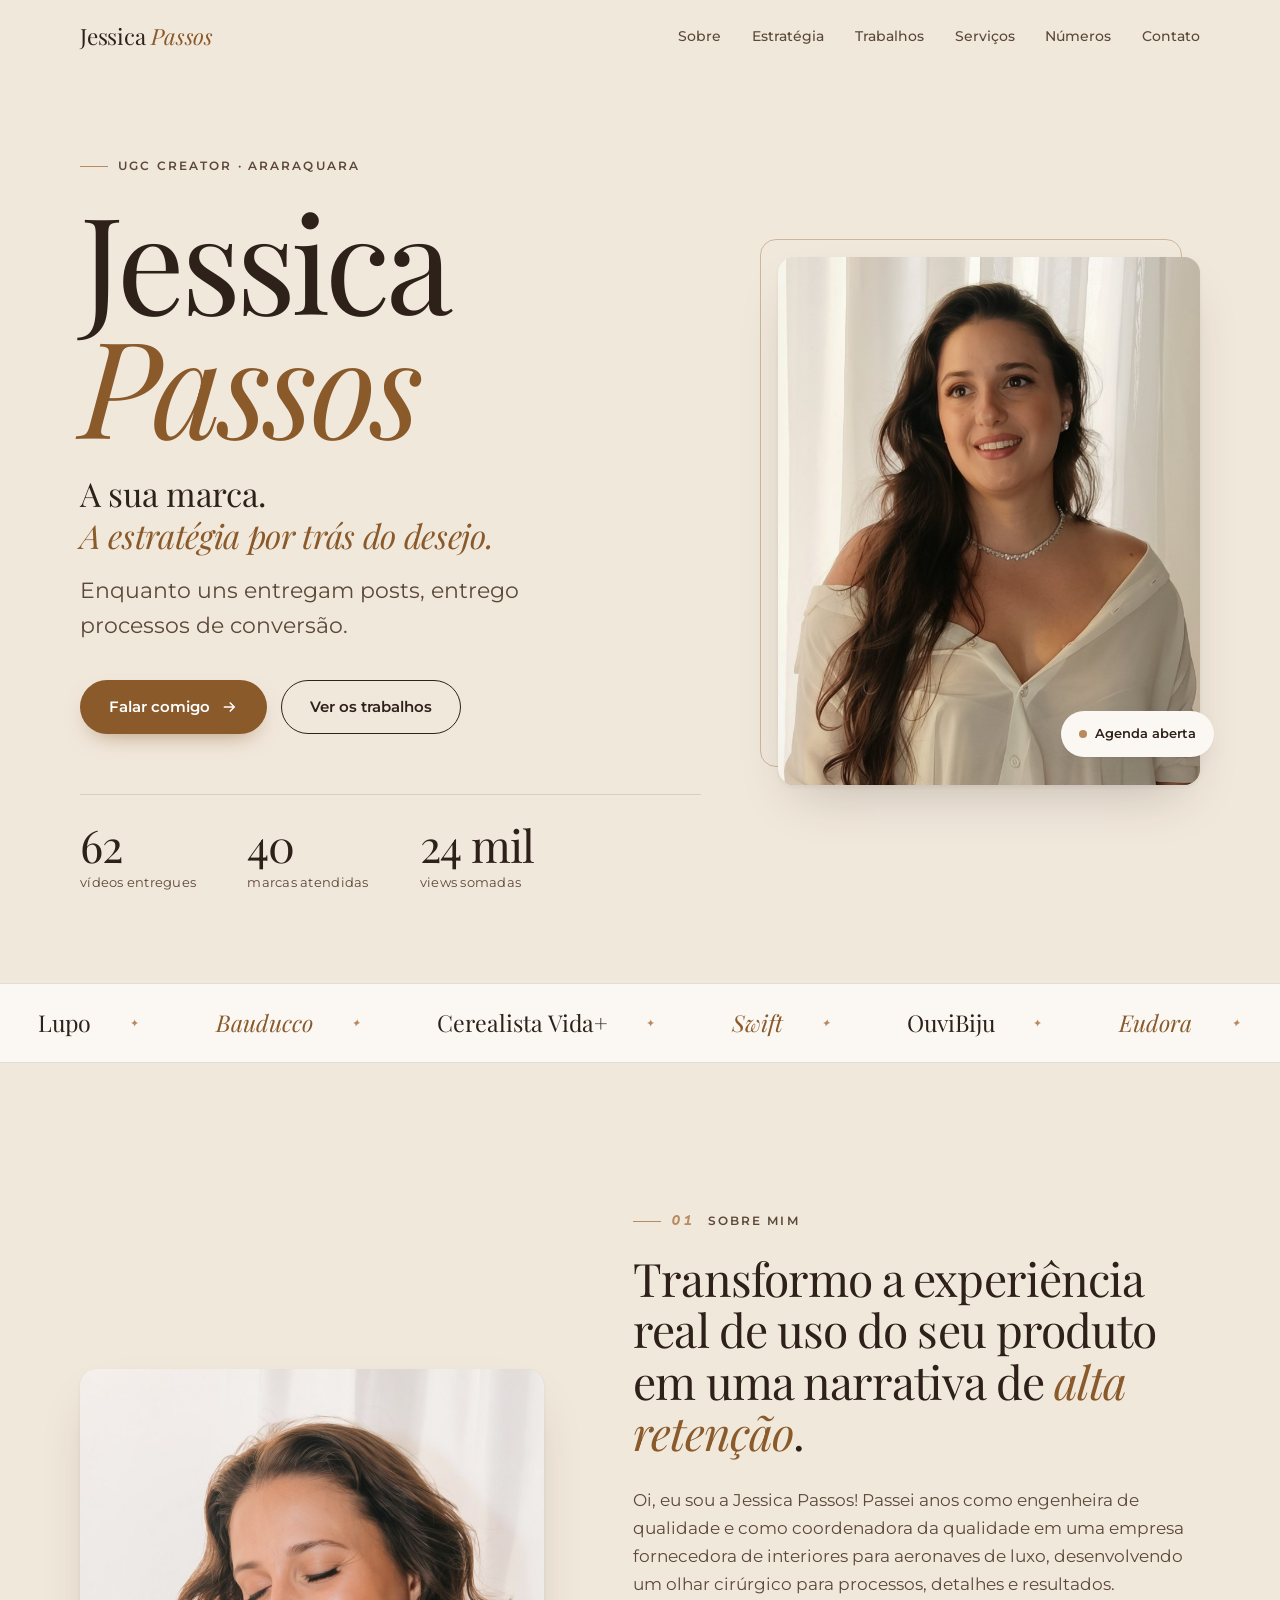
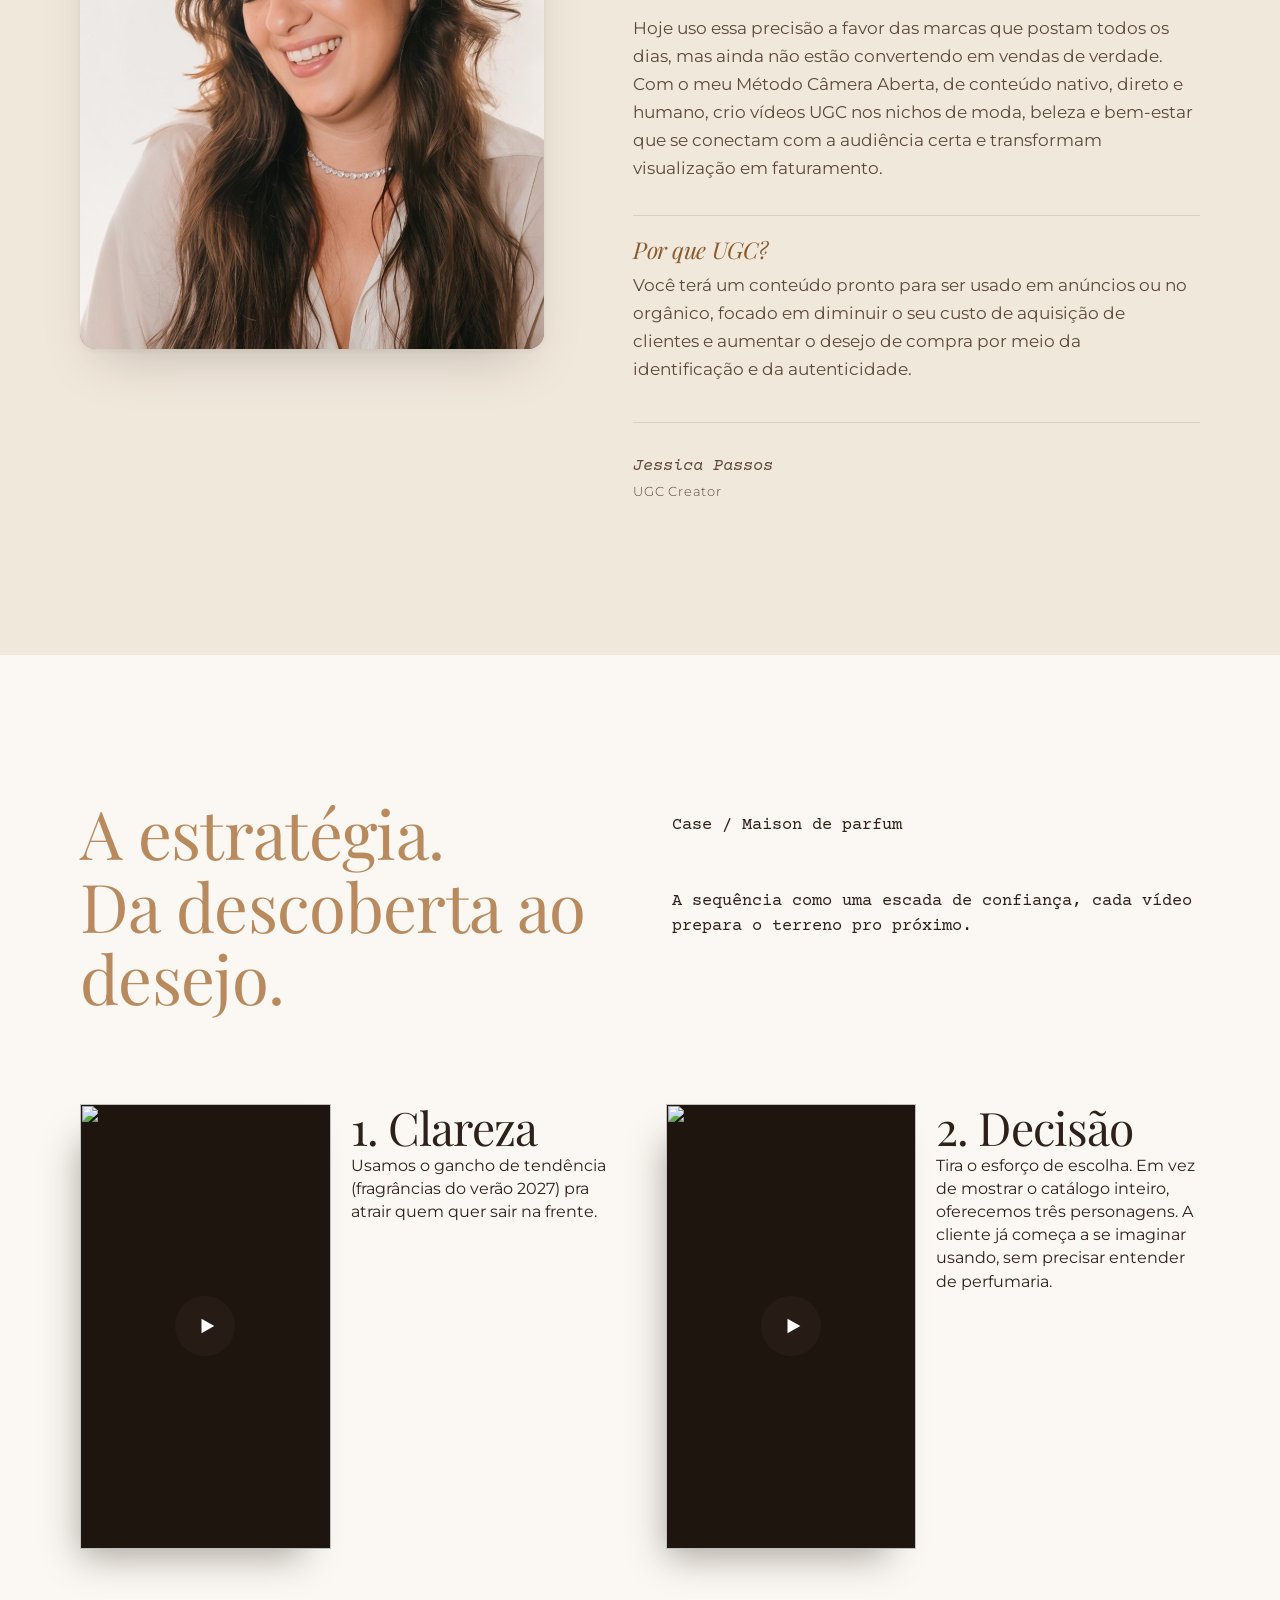
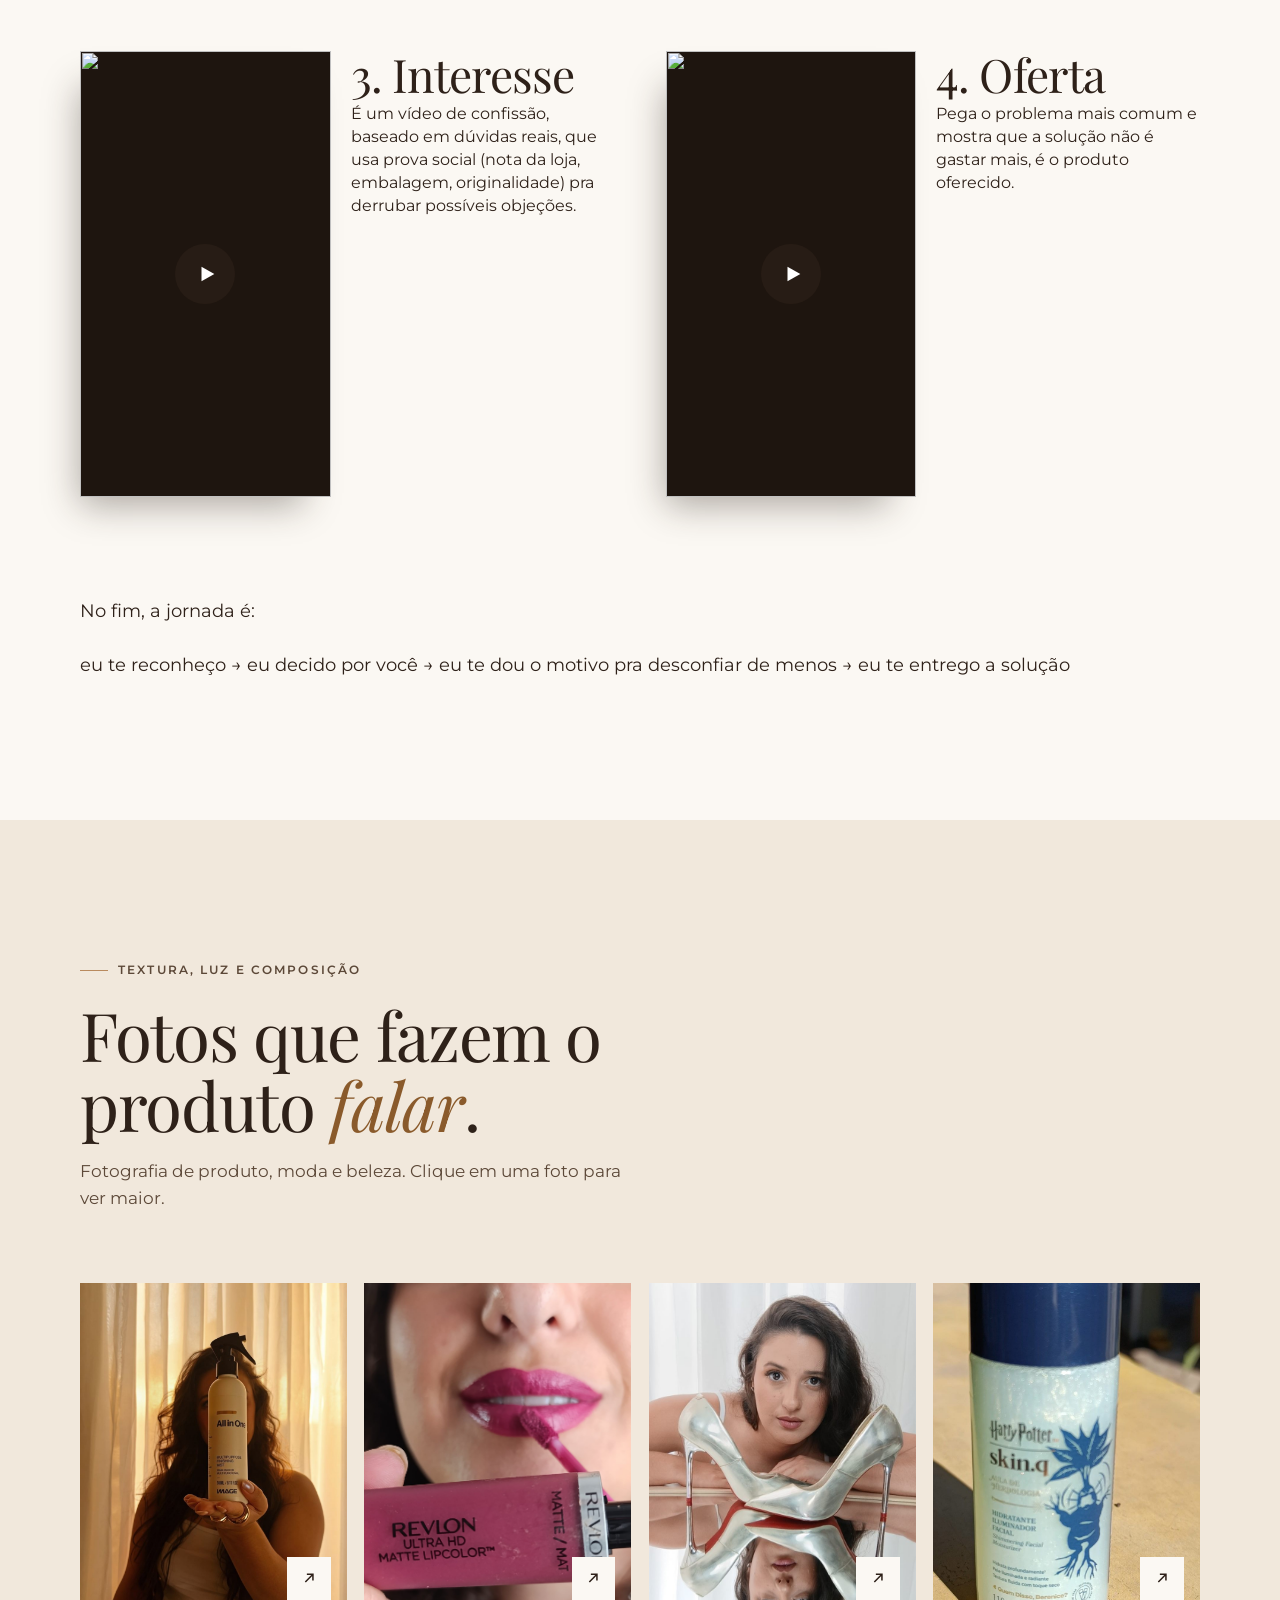
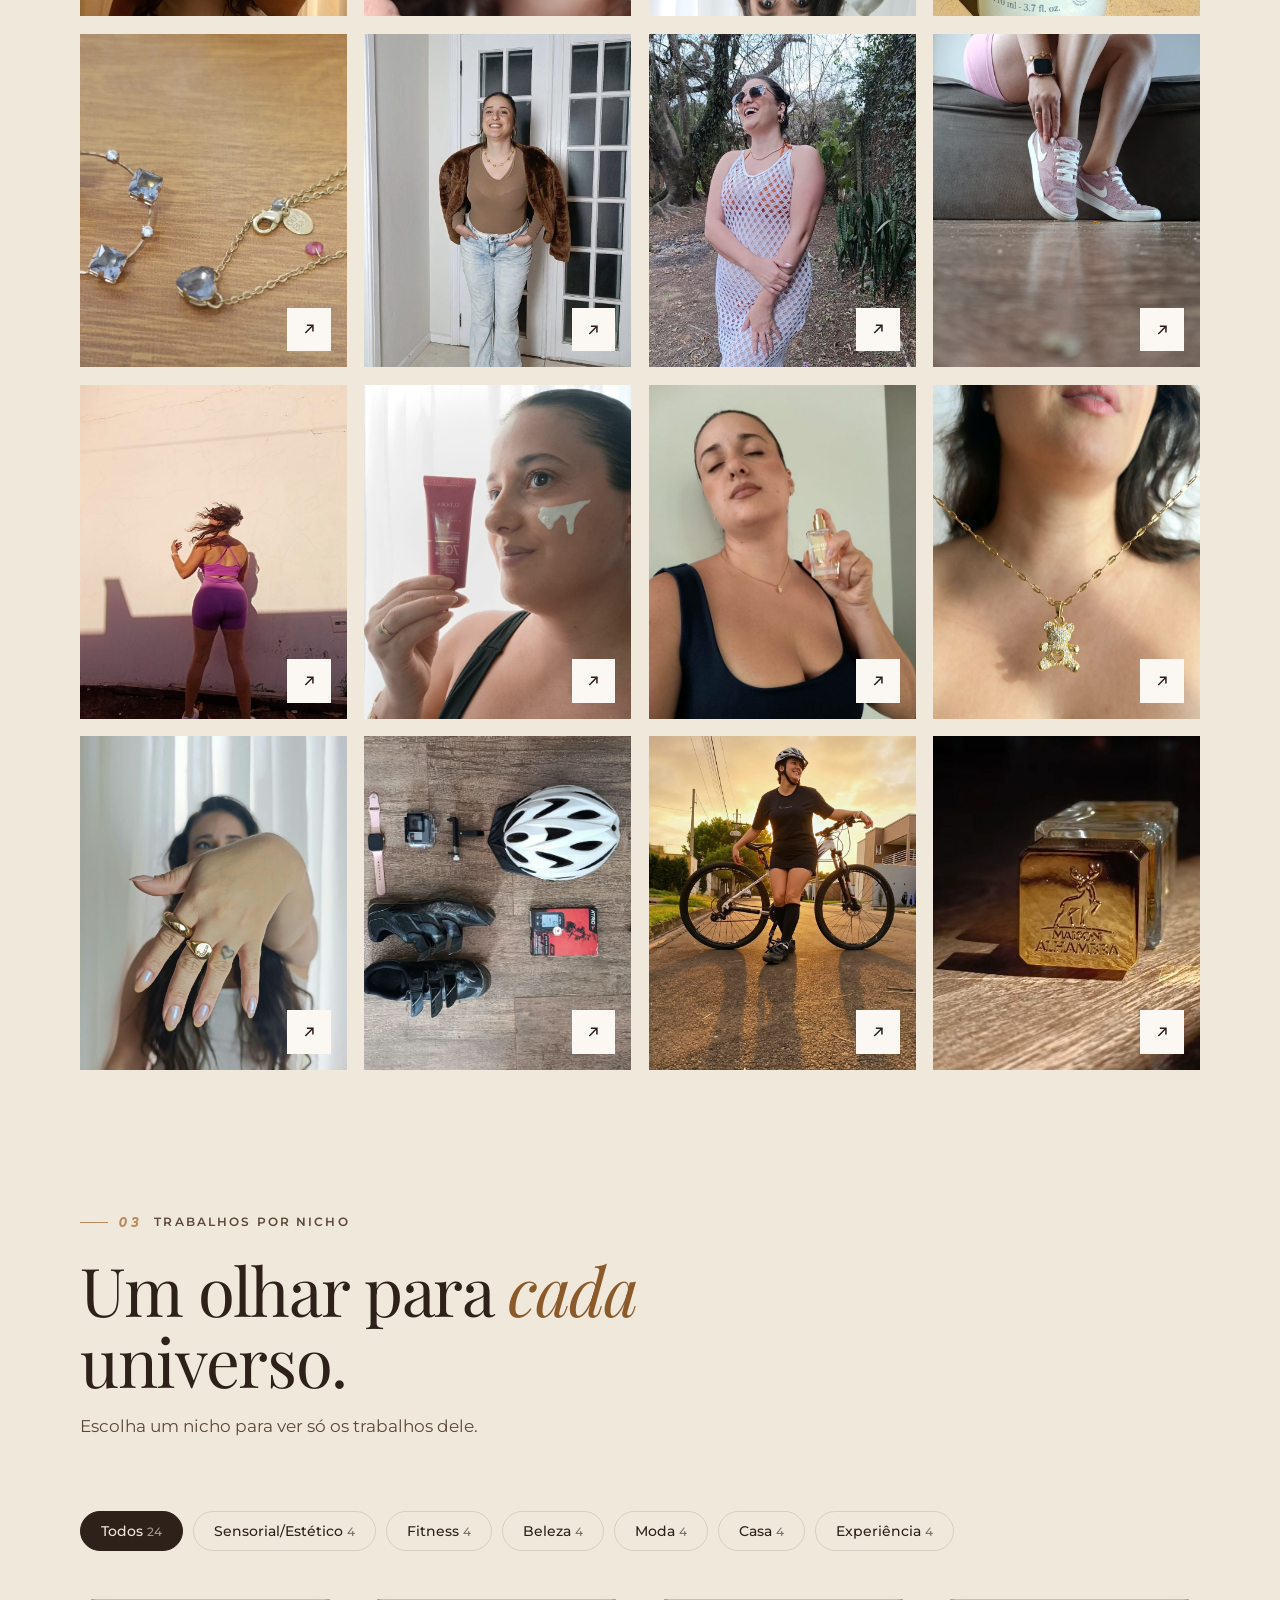
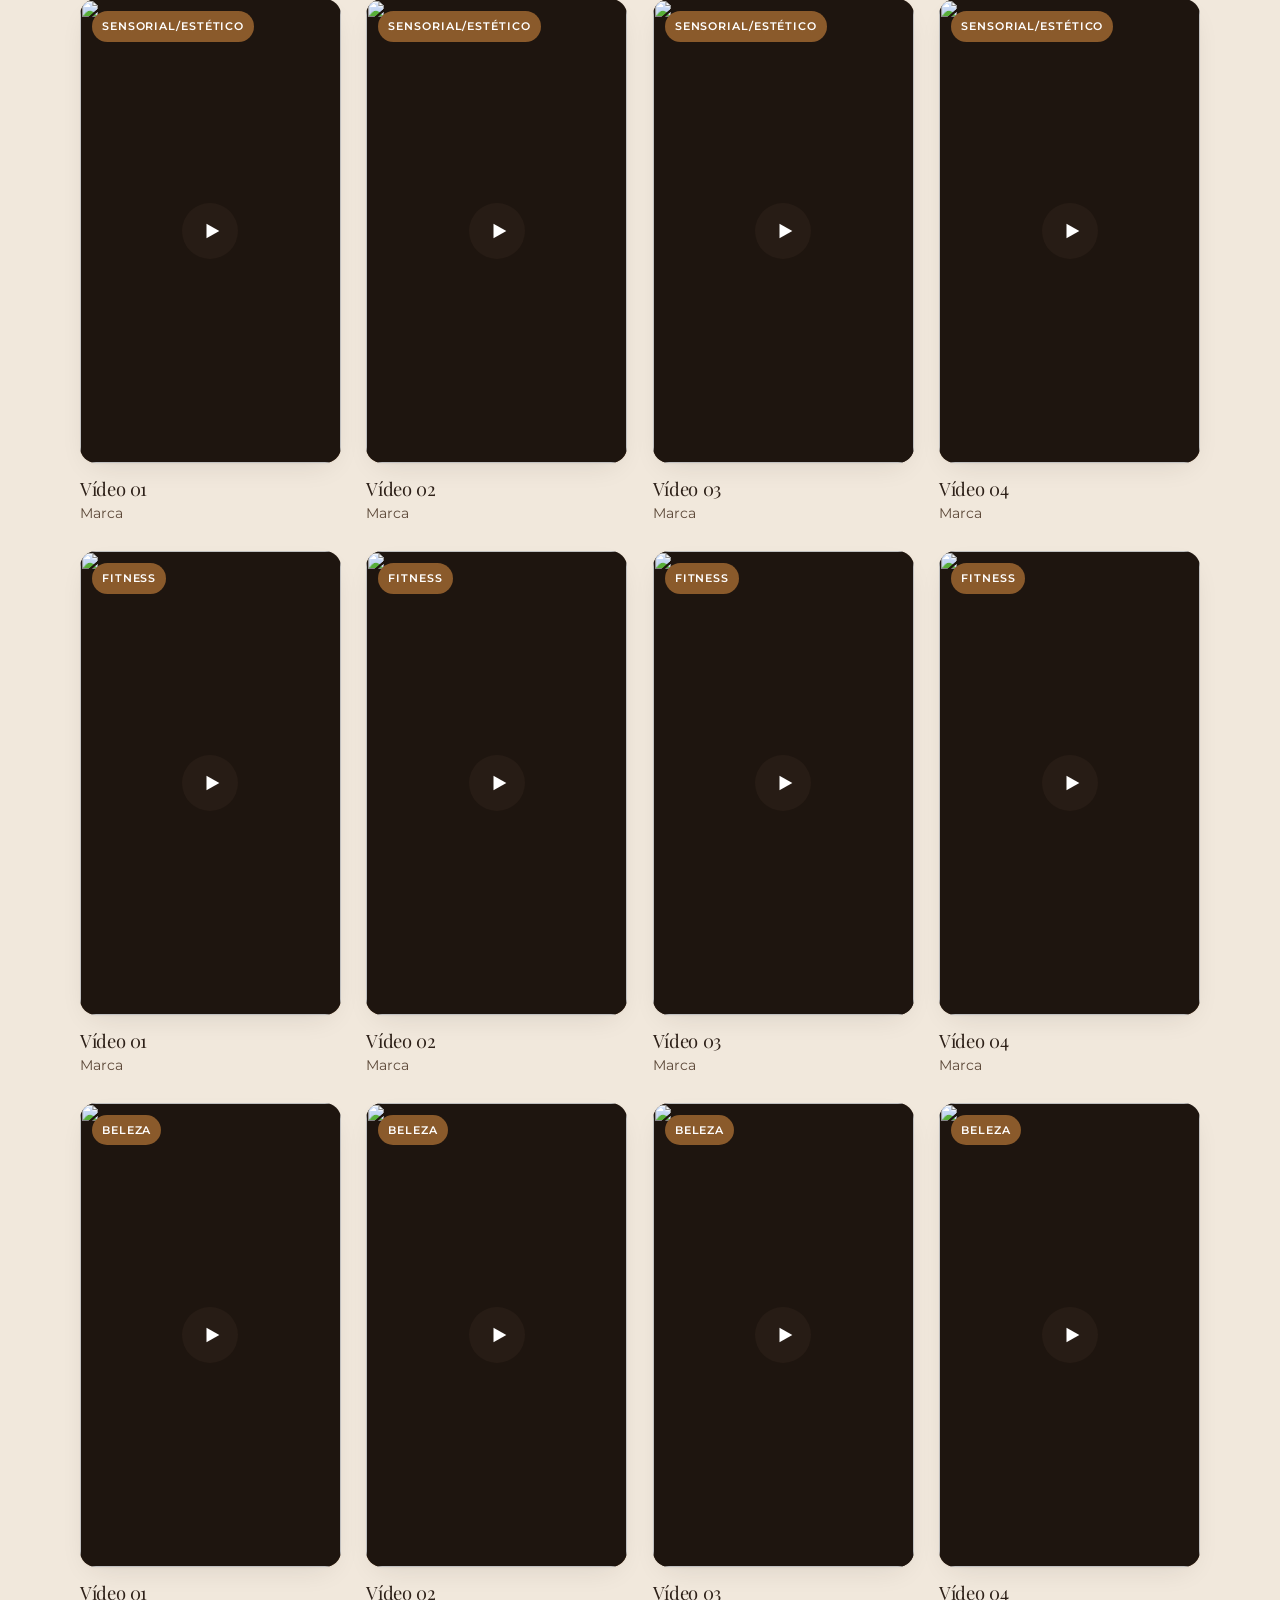
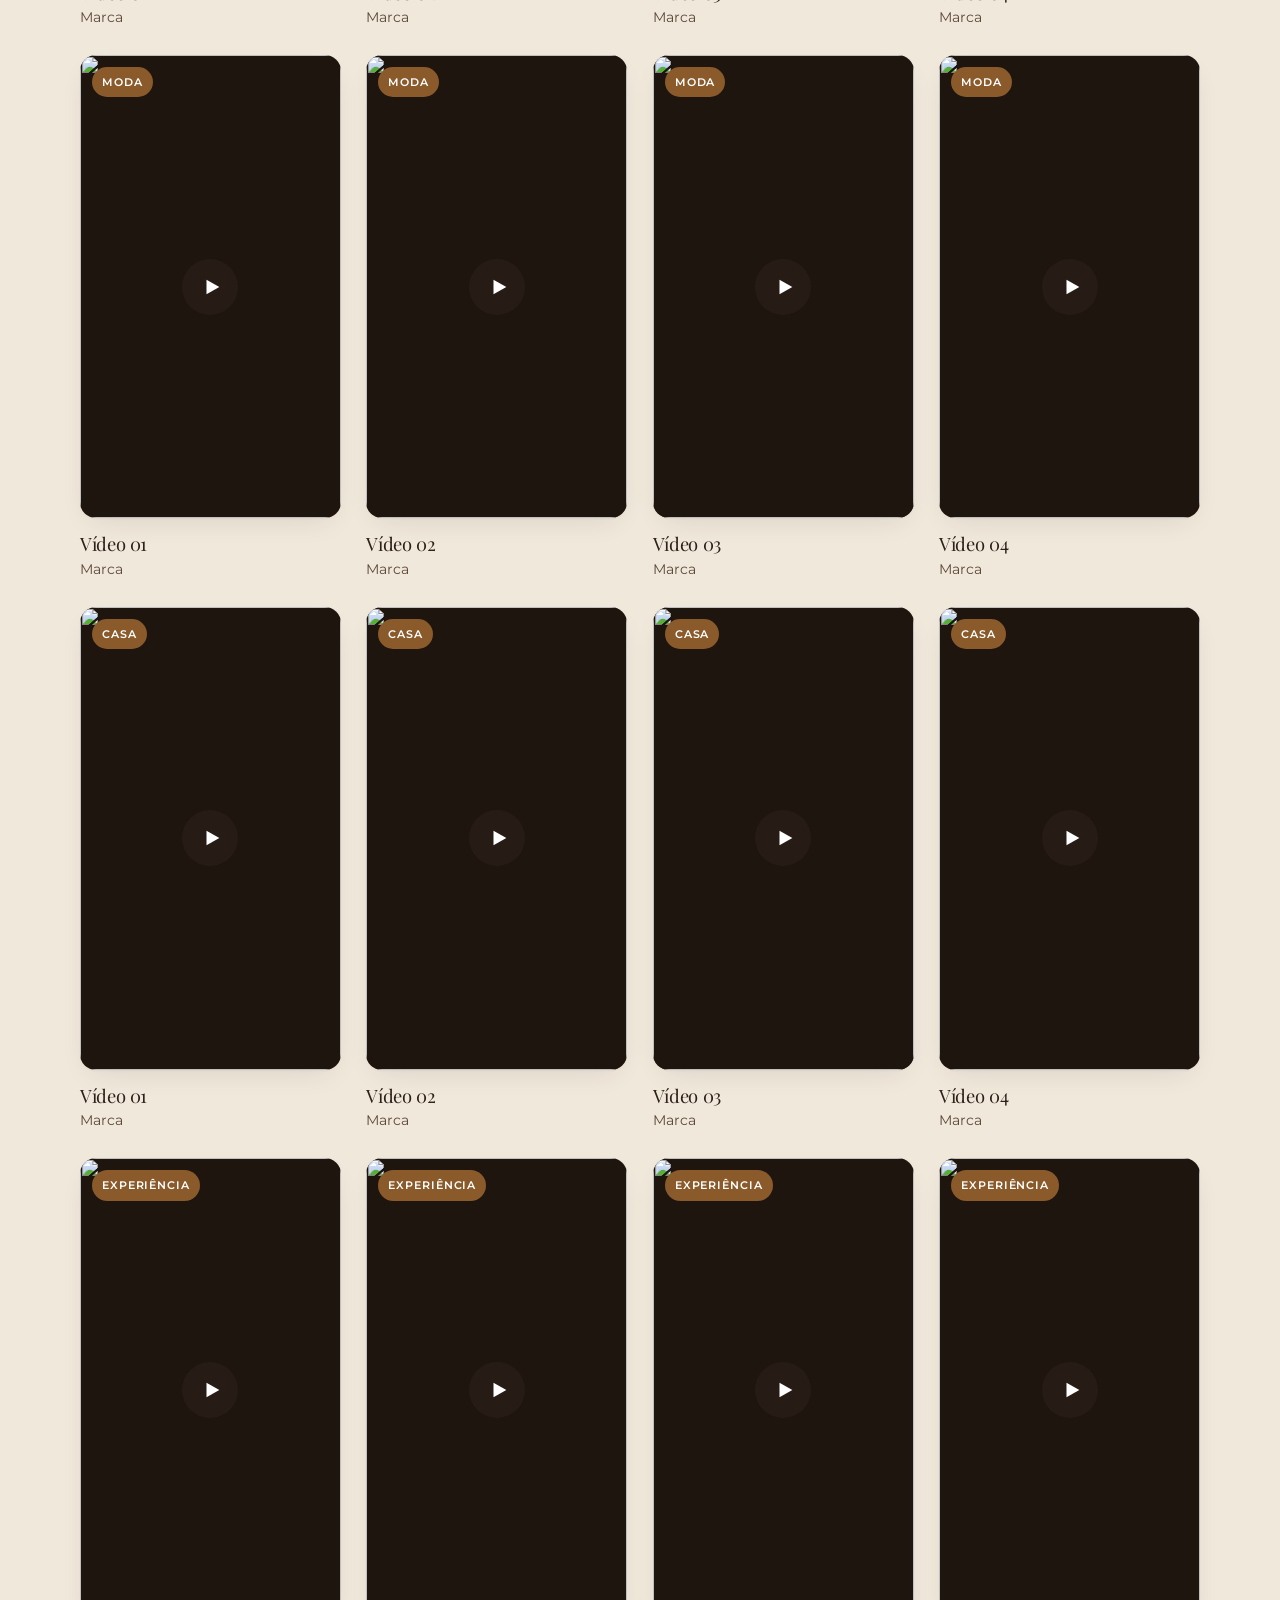
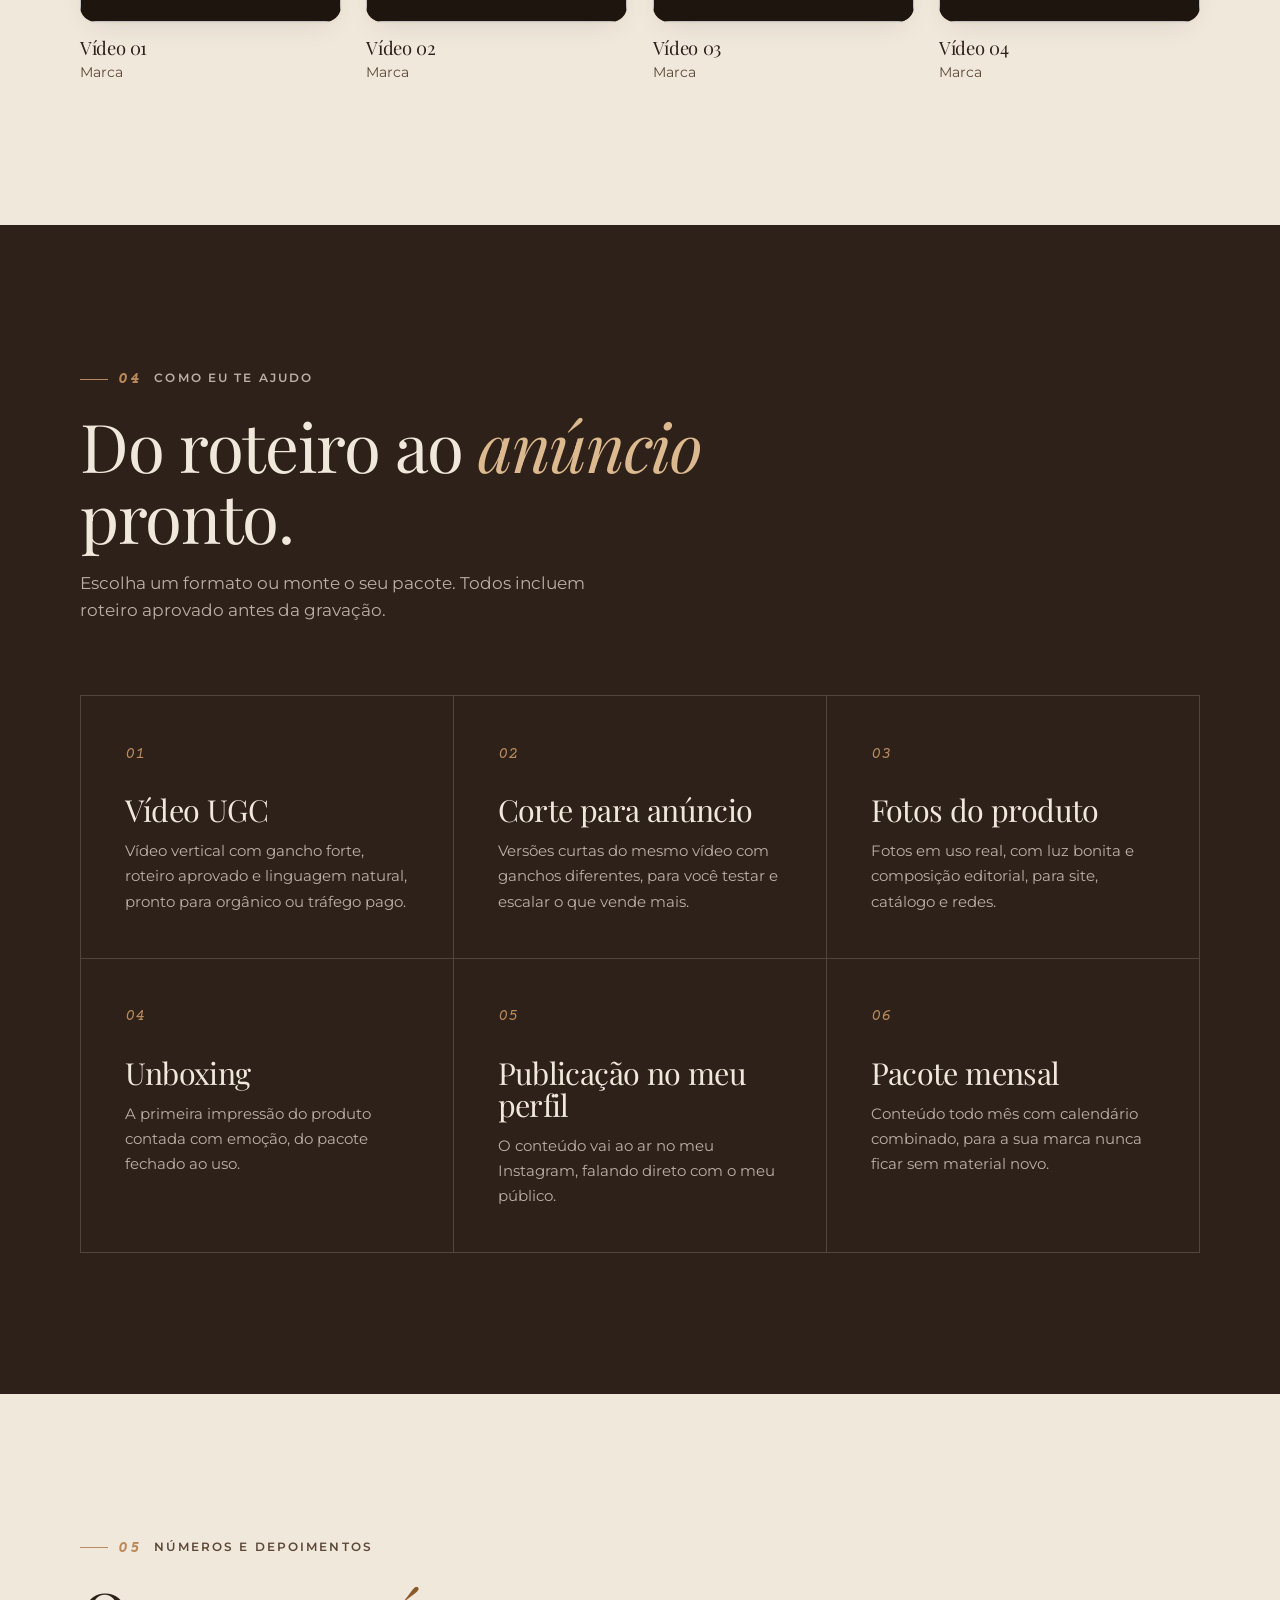
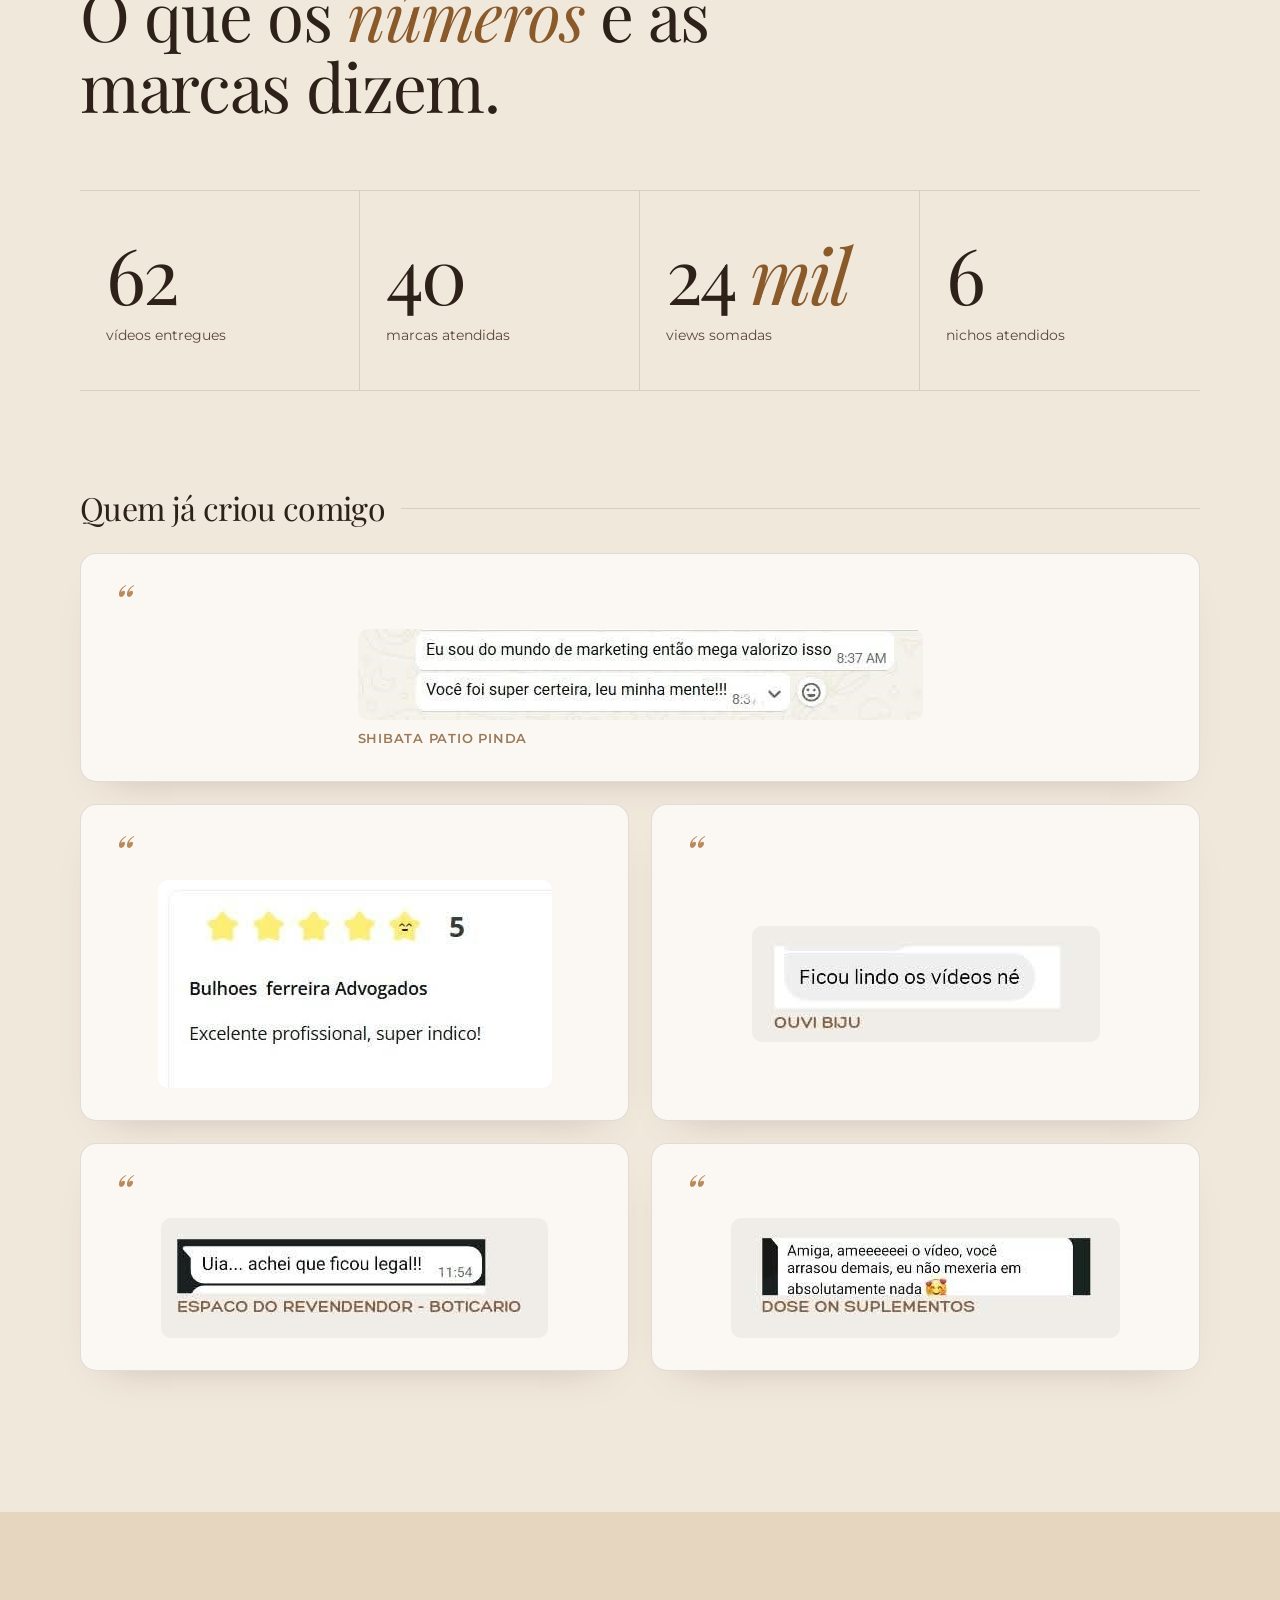
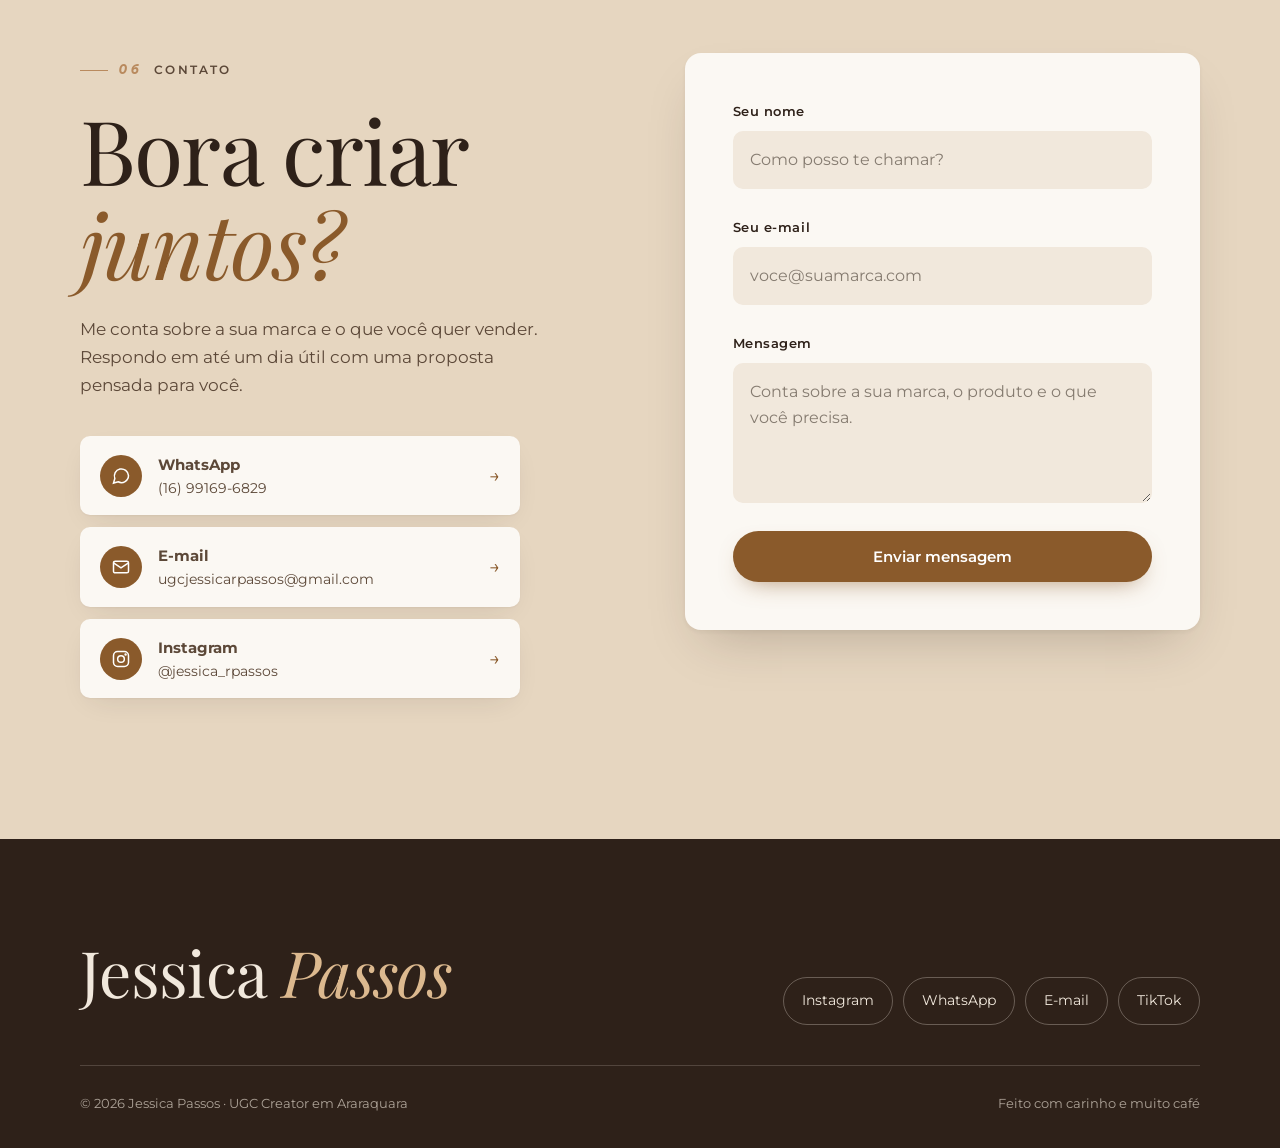
==== index.html @ 0a4bd17b "Atualiza portfolio 2026-11-25 16:59" ====
<!DOCTYPE html>
<html lang="pt-BR">
<head>
<meta charset="UTF-8">
<meta name="viewport" content="width=device-width, initial-scale=1">
<title>Jessica Passos | Portfólio UGC Creator</title>
<meta name="description" content="Jessica Passos, UGC Creator em Araraquara. Vídeos e fotos para marcas de beleza, moda, casa e decoração e fitness que querem vender mais.">
<meta name="theme-color" content="#f1e8dc">
<link rel="preconnect" href="https://fonts.googleapis.com">
<link rel="preconnect" href="https://fonts.gstatic.com" crossorigin>
<link href="https://fonts.googleapis.com/css2?family=Playfair+Display:ital,wght@0,400..700;1,400..700&family=Montserrat:wght@400;500;600;700&family=Poppins:wght@400;500;600&family=Courier+Prime:ital,wght@0,400;0,700;1,400&display=swap" rel="stylesheet">
<!-- Conexão com o banco (vídeos do painel, formulário e visitas). "defer" não atrasa a página. -->
<script src="https://cdn.jsdelivr.net/npm/@supabase/supabase-js@2.49.4/dist/umd/supabase.js" defer></script>
<script src="js/banco.js" defer></script>
<style>
/* =========================================================
   PALETA E TOKENS (troque aqui para mudar o visual todo)
   ========================================================= */
:root{
  /* Paleta terrosa: bege claro, off white, areia, camurça, caramelo escuro e marrom terroso.
     (os nomes das variáveis continuam os mesmos para não quebrar nada:
      --azul agora é o caramelo escuro e --laranja agora é a camurça) */
  --creme:#f1e8dc;        /* bege claro: fundo principal */
  --creme-2:#e6d6c0;      /* areia: fundo da seção de contato */
  --papel:#fbf8f3;        /* off white: cards e faixas */
  --tinta:#2e2119;        /* marrom terroso: textos e seções escuras */
  --tinta-suave:#5c4838;  /* marrom terroso suave: textos de apoio */
  --azul:#8a5a2b;         /* caramelo escuro: cor principal */
  --azul-escuro:#6b4420;  /* caramelo mais fundo: botão ao passar o mouse */
  --laranja:#b98a5e;      /* camurça: detalhes e fios decorativos */
  --linha:rgba(46,33,25,.13);
  --sombra:0 1px 2px rgba(46,33,25,.04),0 10px 30px -12px rgba(46,33,25,.14);
  --sombra-forte:0 2px 4px rgba(46,33,25,.05),0 24px 50px -20px rgba(46,33,25,.25);
  --raio:10px;
  --raio-g:16px;
  /* Fontes: títulos e frases de destaque / corpo, tópicos e subtítulos / assinatura e detalhes de processo */
  --serif:"Playfair Display",Georgia,"Times New Roman",serif;
  --sans:"Montserrat","Poppins",system-ui,-apple-system,"Segoe UI",Roboto,sans-serif;
  --mono:"Courier Prime","Courier New",Courier,monospace;
  --larg:1200px;
  --gutter:clamp(18px,4vw,40px);
  --header:72px;
}
*,*::before,*::after{box-sizing:border-box}
html{-webkit-text-size-adjust:100%}
@media (prefers-reduced-motion:no-preference){html{scroll-behavior:smooth}}
body{margin:0;background:var(--creme);color:var(--tinta);font-family:var(--sans);font-size:16px;line-height:1.65;overflow-x:hidden;-webkit-font-smoothing:antialiased}
img{max-width:100%;display:block}
a{color:inherit}
h1,h2,h3{font-family:var(--serif);font-weight:400;line-height:1.05;margin:0;letter-spacing:-.02em;font-variation-settings:"opsz" 144}
em{font-style:italic}
h1 em,h2 em,h3 em{color:var(--azul);font-weight:300}
p{margin:0}
[hidden]{display:none!important}
:focus-visible{outline:2px solid var(--azul);outline-offset:3px;border-radius:4px}
.sr-only{position:absolute;width:1px;height:1px;padding:0;margin:-1px;overflow:hidden;clip:rect(0,0,0,0);white-space:nowrap;border:0}
.pular{position:absolute;left:12px;top:-60px;background:var(--tinta);color:var(--creme);padding:10px 16px;border-radius:var(--raio);z-index:200;text-decoration:none}
.pular:focus{top:12px}
.container{max-width:var(--larg);margin:0 auto;padding-inline:var(--gutter)}
section{scroll-margin-top:var(--header)}
.secao{padding-block:clamp(80px,11vw,150px)}

/* Rótulo pequeno acima dos títulos */
.rotulo{display:inline-flex;align-items:center;gap:10px;font-size:.74rem;font-weight:600;letter-spacing:.18em;text-transform:uppercase;color:var(--tinta-suave)}
.rotulo::before{content:"";width:28px;height:1px;background:var(--laranja)}
.cabeca{display:grid;gap:18px;margin-bottom:clamp(40px,6vw,70px);max-width:720px}
.cabeca h2{font-size:clamp(2.3rem,5.4vw,4.2rem)}
.cabeca p{color:var(--tinta-suave);font-size:1.05rem;max-width:560px}
.num-secao{font-family:var(--mono);font-style:italic;color:var(--laranja);font-size:1rem;margin-right:2px}

/* Botões */
.btn{display:inline-flex;align-items:center;justify-content:center;gap:10px;font:600 .95rem/1 var(--sans);padding:17px 28px;border-radius:999px;text-decoration:none;border:1px solid transparent;cursor:pointer;transition:background .25s,color .25s,transform .25s,box-shadow .25s,border-color .25s}
.btn-primario{background:var(--azul);color:#fff;box-shadow:0 10px 24px -12px rgba(138,90,43,.7)}
.btn-primario:hover{background:var(--azul-escuro);transform:translateY(-2px)}
.btn-contorno{border-color:var(--tinta);color:var(--tinta);background:transparent}
.btn-contorno:hover{background:var(--tinta);color:var(--creme)}
.btn svg{width:18px;height:18px;flex:none}

/* =========================================================
   MENU FIXO
   ========================================================= */
.topo{position:fixed;inset:0 0 auto 0;z-index:100;height:var(--header);transition:background .3s,box-shadow .3s,backdrop-filter .3s}
.topo.rolou{background:rgba(241,232,220,.88);backdrop-filter:saturate(1.4) blur(12px);-webkit-backdrop-filter:saturate(1.4) blur(12px);box-shadow:0 1px 0 var(--linha)}
.topo .container{height:100%;display:flex;align-items:center;justify-content:space-between;gap:20px}
.marca-nome{font-family:var(--serif);font-size:1.4rem;text-decoration:none;letter-spacing:-.01em;white-space:nowrap}
.marca-nome em{color:var(--azul)}
.nav ul{list-style:none;margin:0;padding:0;display:flex;gap:clamp(16px,2.4vw,34px)}
.nav a{text-decoration:none;font-size:.9rem;font-weight:500;color:var(--tinta-suave);position:relative;padding:6px 0;transition:color .2s}
.nav a::after{content:"";position:absolute;left:0;right:0;bottom:0;height:1px;background:var(--azul);transform:scaleX(0);transform-origin:left;transition:transform .3s}
.nav a:hover,.nav a.ativo{color:var(--tinta)}
.nav a:hover::after,.nav a.ativo::after{transform:scaleX(1)}
.sanduiche{display:none;width:44px;height:44px;border:1px solid var(--linha);border-radius:50%;background:var(--papel);cursor:pointer;position:relative}
.sanduiche span{position:absolute;left:13px;right:13px;height:1.5px;background:var(--tinta);transition:transform .3s,opacity .3s}
.sanduiche span:nth-child(1){top:16px}.sanduiche span:nth-child(2){top:21px}.sanduiche span:nth-child(3){top:26px}
.sanduiche[aria-expanded="true"] span:nth-child(1){transform:translateY(5px) rotate(45deg)}
.sanduiche[aria-expanded="true"] span:nth-child(2){opacity:0}
.sanduiche[aria-expanded="true"] span:nth-child(3){transform:translateY(-5px) rotate(-45deg)}

@media (max-width:900px){
  .sanduiche{display:block}
  .nav{position:fixed;top:var(--header);left:0;right:0;background:var(--creme);border-bottom:1px solid var(--linha);box-shadow:var(--sombra);padding:12px var(--gutter) 28px;transform:translateY(-8px);opacity:0;visibility:hidden;transition:opacity .25s,transform .25s,visibility .25s}
  .nav.aberto{opacity:1;transform:none;visibility:visible}
  .nav ul{flex-direction:column;gap:0}
  .nav a{display:block;font-family:var(--serif);font-size:1.6rem;color:var(--tinta);padding:14px 0;border-bottom:1px solid var(--linha)}
  .nav a::after{display:none}
  .topo.menu-aberto{background:var(--creme)}
}

/* =========================================================
   1. CAPA
   ========================================================= */
.capa{padding-top:calc(var(--header) + clamp(36px,6vw,80px));position:relative;overflow:hidden}
.capa-grid{display:grid;grid-template-columns:1.25fr .85fr;gap:clamp(36px,6vw,90px);align-items:center;padding-bottom:clamp(50px,7vw,90px)}
.capa h1{font-size:clamp(3.4rem,10.5vw,8.6rem);line-height:.92;letter-spacing:-.035em;margin:22px 0 28px}
.capa h1 em{display:block}
.capa .frase-destaque{font-family:var(--serif);font-size:clamp(1.3rem,2.6vw,2.1rem);line-height:1.25;letter-spacing:-.01em;color:var(--tinta);margin-bottom:16px}
.capa .frase-destaque em{color:var(--azul)}
.capa .frase{font-size:clamp(1.1rem,1.8vw,1.35rem);max-width:520px;color:var(--tinta-suave)}
.capa .frase strong{color:var(--tinta);font-weight:600}
.capa-botoes{display:flex;flex-wrap:wrap;gap:14px;margin-top:36px}
.capa-numeros{display:flex;flex-wrap:wrap;gap:clamp(24px,4vw,56px);margin-top:clamp(40px,5vw,60px);padding-top:28px;border-top:1px solid var(--linha);list-style:none;padding-left:0;margin-bottom:0}
.capa-numeros li{display:grid;gap:4px}
.capa-numeros strong{font-family:var(--serif);font-weight:400;font-size:clamp(2rem,3.6vw,2.8rem);line-height:1;letter-spacing:-.02em}
.capa-numeros span{font-size:.82rem;color:var(--tinta-suave);letter-spacing:.02em}
.capa-foto-wrap{position:relative}
.capa-foto-wrap::before{content:"";position:absolute;inset:-18px 18px 18px -18px;border:1px solid var(--azul);border-radius:var(--raio-g);opacity:.35}
.selo{position:absolute;right:-14px;bottom:28px;background:var(--papel);border-radius:999px;padding:12px 18px;box-shadow:var(--sombra);font-size:.82rem;font-weight:600;display:flex;align-items:center;gap:8px}
.selo i{width:8px;height:8px;border-radius:50%;background:var(--laranja);display:block}

/* Blocos de mídia (placeholder com degradê).
   Para trocar por imagem real: coloque <img src="sua-foto.jpg" alt="descrição"> dentro do .midia
   e apague o <span class="legenda">. A imagem ocupa o bloco inteiro sozinha. */
.midia{position:relative;border-radius:var(--raio-g);overflow:hidden;background:linear-gradient(155deg,#efe4d4 0%,#dcc7aa 45%,#b98a5e 100%);box-shadow:var(--sombra-forte);isolation:isolate}
.midia::after{content:"";position:absolute;inset:0;background:radial-gradient(120% 80% at 80% 10%,rgba(255,255,255,.35),transparent 60%);z-index:-1}
.midia img,.midia video{position:absolute;inset:0;width:100%;height:100%;object-fit:cover}
.midia .legenda{position:absolute;left:14px;bottom:14px;font-size:.72rem;font-weight:600;letter-spacing:.12em;text-transform:uppercase;color:var(--tinta);background:rgba(250,247,243,.8);padding:7px 11px;border-radius:999px}
.r-4x5{aspect-ratio:4/5}
.r-9x16{aspect-ratio:9/16}
.r-1x1{aspect-ratio:1/1}
.g2{background:linear-gradient(160deg,#e6d6c0 0%,#c79c6e 55%,#8a5a2b 100%)}
.g3{background:linear-gradient(160deg,#d9c2a3 0%,#9a6b42 50%,#4a3424 100%)}
.g4{background:linear-gradient(160deg,#fbf8f3 0%,#e6d6c0 50%,#b98a5e 100%)}

/* Faixa de marcas */
.faixa{border-block:1px solid var(--linha);background:var(--papel);overflow:hidden;padding-block:20px}
.faixa-trilho{display:flex;width:max-content;animation:correr 38s linear infinite}
.faixa ul{display:flex;align-items:center;list-style:none;margin:0;padding:0}
.faixa li{font-family:var(--serif);font-size:clamp(1.1rem,2vw,1.45rem);white-space:nowrap;padding-inline:clamp(22px,3vw,40px);display:flex;align-items:center;gap:clamp(22px,3vw,40px);color:var(--tinta)}
.faixa li::after{content:"✦";font-size:.7rem;color:var(--laranja)}
.faixa li:nth-child(even){font-style:italic;color:var(--azul)}
.faixa:hover .faixa-trilho{animation-play-state:paused}
@keyframes correr{to{transform:translateX(-50%)}}

/* =========================================================
   2. SOBRE
   ========================================================= */
.sobre-grid{display:grid;grid-template-columns:.9fr 1.1fr;gap:clamp(40px,7vw,110px);align-items:center}
.sobre-texto h2{font-size:clamp(1.9rem,3.6vw,3rem);line-height:1.12;margin:18px 0 28px}
.por-que-ugc{margin:32px 0 36px;padding:22px 0;border-block:1px solid var(--linha)}
.por-que-ugc h3{font-family:var(--serif);font-style:italic;font-weight:400;font-size:1.45rem;color:var(--azul);margin-bottom:10px}
.por-que-ugc p{color:var(--tinta);font-size:1.02rem;max-width:560px}
.sobre-texto p{color:var(--tinta-suave);font-size:1.06rem;margin-bottom:16px;max-width:560px}
.promessas{list-style:none;margin:32px 0 36px;padding:0;display:grid;gap:0;border-top:1px solid var(--linha)}
.promessas li{display:grid;grid-template-columns:44px 1fr;gap:14px;align-items:baseline;padding:16px 0;border-bottom:1px solid var(--linha);font-weight:500}
.promessas li{font-family:var(--mono);font-size:1.02rem}
.promessas li span{font-family:var(--mono);font-style:italic;color:var(--azul);font-size:1.1rem}
.assinatura{font-family:var(--mono);font-style:italic;font-size:clamp(2rem,4vw,2.8rem);color:var(--azul);font-weight:300;line-height:1}
.assinatura small{display:block;font-family:var(--sans);font-style:normal;font-size:.8rem;color:var(--tinta-suave);letter-spacing:.06em;margin-top:10px}

/* =========================================================
   3. DESTAQUES
   ========================================================= */
.destaques{background:var(--papel)}
/* Case: cabeçalho em duas colunas, 4 passos em grade 2x2 e a jornada no fim */
.case-topo{display:grid;grid-template-columns:1fr 1fr;gap:clamp(24px,5vw,80px);align-items:start;margin-bottom:clamp(48px,7vw,90px)}
.case-titulo{font-family:var(--serif);font-weight:400;font-size:clamp(2.4rem,5.4vw,4.2rem);line-height:1.08;letter-spacing:-.01em;color:var(--laranja)}
.case-meta{font-family:var(--mono);font-size:clamp(.92rem,1.3vw,1.05rem);line-height:1.5;color:var(--tinta);padding-top:clamp(4px,1.4vw,20px)}
.case-meta p+p{margin-top:clamp(28px,4vw,52px)}
.case-grid{display:grid;grid-template-columns:repeat(2,1fr);gap:clamp(56px,8vw,110px) clamp(28px,4vw,60px)}
.case-passo{display:grid;grid-template-columns:minmax(0,.95fr) minmax(0,1fr);gap:clamp(12px,1.6vw,20px);align-items:start}
.case-video{position:relative;display:block;aspect-ratio:9/16;overflow:hidden;background:linear-gradient(160deg,#efe4d4,#dcc7aa,#b98a5e);box-shadow:-14px 22px 34px -14px rgba(46,33,25,.38);color:inherit;text-decoration:none}
.case-video.g2{background:linear-gradient(160deg,#e6d6c0,#c79c6e,#8a5a2b)}
.case-video.g3{background:linear-gradient(160deg,#d9c2a3,#9a6b42,#4a3424)}
.case-video.g4{background:linear-gradient(160deg,#fbf8f3,#e6d6c0,#b98a5e)}
.case-video video,.case-video img{position:absolute;inset:0;width:100%;height:100%;object-fit:cover;display:block}
.case-video .legenda{position:absolute;left:10px;bottom:10px;font-size:.66rem;font-weight:600;letter-spacing:.1em;text-transform:uppercase;color:var(--tinta);background:rgba(250,247,243,.8);padding:6px 10px;border-radius:999px}
.play{position:absolute;top:50%;left:50%;width:60px;height:60px;margin:-30px 0 0 -30px;border-radius:50%;background:rgba(46,33,25,.62);display:grid;place-items:center;transition:transform .35s,background .35s;pointer-events:none}
.play svg{width:22px;height:22px;margin-left:4px;fill:#fff}
a.case-video:hover .play{transform:scale(1.08);background:var(--azul)}
.case-texto h3{font-family:var(--serif);font-weight:400;font-size:clamp(2rem,3.6vw,3rem);line-height:1;letter-spacing:-.02em;color:var(--tinta);margin-bottom:4px;white-space:nowrap}
.case-texto p{font-size:clamp(.95rem,1.25vw,1.08rem);font-weight:400;line-height:1.45;color:var(--tinta)}
.case-jornada{margin-top:clamp(56px,8vw,100px);font-size:clamp(1rem,1.4vw,1.15rem);line-height:1.6;color:var(--tinta)}
.case-jornada p+p{margin-top:1.4em}

/* =========================================================
   4. TRABALHOS
   ========================================================= */
.filtros{display:flex;flex-wrap:wrap;gap:10px;margin-bottom:clamp(30px,4vw,48px)}
.filtro{font:500 .9rem/1 var(--sans);padding:12px 20px;border-radius:999px;border:1px solid var(--linha);background:transparent;color:var(--tinta);cursor:pointer;transition:all .25s}
.filtro:hover{border-color:var(--tinta)}
.filtro[aria-pressed="true"]{background:var(--tinta);color:var(--creme);border-color:var(--tinta)}
.filtro .qtd{font-size:.72rem;opacity:.6;margin-left:4px}
.galeria{display:grid;grid-template-columns:repeat(4,1fr);gap:clamp(16px,2vw,26px)}
.trabalho{animation:surgir .5s ease both}
.trabalho .midia{box-shadow:var(--sombra)}
.trabalho .midia video{position:absolute;inset:0;width:100%;height:100%;object-fit:cover;display:block}
.trabalho .play{width:56px;height:56px;margin:-28px 0 0 -28px}
.yt-capa{position:absolute;inset:0;width:100%;height:100%;padding:0;border:0;background:#1e150f;cursor:pointer}
.yt-capa img{position:absolute;inset:0;width:100%;height:100%;object-fit:cover}
.yt-capa:hover .play{transform:scale(1.08);background:var(--azul)}
.case-video iframe,.trabalho .midia iframe{position:absolute;inset:0;width:100%;height:100%;border:0;background:#000}
.trabalho .midia:has(iframe) .tag{display:none}
.trabalho .tag{position:absolute;top:12px;left:12px;font-size:.7rem;font-weight:600;letter-spacing:.08em;text-transform:uppercase;background:var(--azul);color:#fff;padding:6px 10px;border-radius:999px}
.trabalho h3{font-size:1.15rem;margin:16px 0 4px;font-family:var(--serif)}
.trabalho p{font-size:.88rem;color:var(--tinta-suave)}
@keyframes surgir{from{opacity:0;transform:translateY(12px)}to{opacity:1;transform:none}}

/* =========================================================
   5. SERVIÇOS
   ========================================================= */
.servicos{background:var(--tinta);color:var(--creme)}
.servicos .rotulo,.servicos .cabeca p{color:rgba(241,232,220,.72)}
.servicos h2 em{color:#dcb98f}
.servicos-grid{display:grid;grid-template-columns:repeat(3,1fr);border-top:1px solid rgba(241,232,220,.18);border-left:1px solid rgba(241,232,220,.18)}
.servico{padding:clamp(28px,3.4vw,44px);border-right:1px solid rgba(241,232,220,.18);border-bottom:1px solid rgba(241,232,220,.18);transition:background .35s}
.servico:hover{background:rgba(241,232,220,.04)}
.servico-num{font-family:var(--mono);font-style:italic;color:var(--laranja);font-size:1.05rem}
.servico h3{font-size:clamp(1.5rem,2.4vw,1.9rem);margin:26px 0 12px}
.servico p{color:rgba(241,232,220,.72);font-size:.96rem}

/* =========================================================
   6. NÚMEROS E DEPOIMENTOS
   ========================================================= */
.metricas{display:grid;grid-template-columns:repeat(4,1fr);gap:0;border-block:1px solid var(--linha);margin-bottom:clamp(60px,8vw,100px)}
.metrica{padding:clamp(26px,3.4vw,44px) clamp(14px,2vw,28px);border-right:1px solid var(--linha)}
.metrica:last-child{border-right:0}
.metrica strong{display:block;font-family:var(--serif);font-weight:300;font-size:clamp(2.8rem,6vw,5rem);line-height:1;letter-spacing:-.04em;font-variant-numeric:tabular-nums}
.metrica strong .suf{color:var(--azul);font-style:italic}
.metrica>span{display:block;margin-top:12px;font-size:.88rem;color:var(--tinta-suave)}
.sub-titulo{font-family:var(--serif);font-size:clamp(1.5rem,2.6vw,2rem);margin-bottom:28px;display:flex;align-items:center;gap:16px}
.sub-titulo::after{content:"";flex:1;height:1px;background:var(--linha)}
.resultados{display:grid;grid-template-columns:repeat(3,1fr);gap:clamp(16px,2vw,26px);margin-bottom:clamp(60px,8vw,100px)}
.resultado{background:var(--papel);border-radius:var(--raio-g);padding:clamp(26px,3vw,38px);box-shadow:var(--sombra);position:relative;overflow:hidden}
.resultado::before{content:"";position:absolute;top:0;left:0;width:48px;height:3px;background:var(--laranja)}
.resultado .marca{font-size:.76rem;font-weight:600;letter-spacing:.14em;text-transform:uppercase;color:var(--tinta-suave)}
.resultado strong{display:block;font-family:var(--serif);font-weight:400;font-size:clamp(2.6rem,4.4vw,3.4rem);color:var(--azul);line-height:1;margin:18px 0 10px;letter-spacing:-.03em}
.resultado p{color:var(--tinta-suave);font-size:.95rem}
.depoimentos{display:grid;grid-template-columns:repeat(2,1fr);gap:clamp(14px,1.8vw,22px);align-items:stretch}
.depoimento{margin:0;padding:clamp(22px,2.6vw,32px);border:1px solid var(--linha);border-radius:var(--raio-g);background:var(--papel);display:flex;flex-direction:column;gap:14px;box-shadow:0 18px 40px -30px rgba(60,40,20,.35)}
.depoimento::before{content:"“";display:block;font-family:var(--serif);font-size:3rem;line-height:.6;color:var(--laranja);font-style:italic}
.depoimento .print{flex:1;display:grid;place-items:center}
.depoimento .print img{display:block;max-width:100%;height:auto;border-radius:10px}
.depoimento:first-child{grid-column:1/-1}
.print-marca{display:block;margin-top:8px;font-size:.8rem;font-weight:600;letter-spacing:.06em;text-transform:uppercase;color:#9a7a5a}

/* =========================================================
   7. CONTATO
   ========================================================= */
.contato{background:var(--creme-2)}
.contato-grid{display:grid;grid-template-columns:1fr 1fr;gap:clamp(40px,7vw,100px);align-items:start}
.contato h2{font-size:clamp(2.8rem,7vw,5.6rem);margin:18px 0 26px}
.contato-texto>p{color:var(--tinta-suave);font-size:1.06rem;max-width:460px}
.canais{display:grid;gap:12px;margin-top:36px;max-width:440px}
.canal{display:flex;align-items:center;gap:16px;padding:16px 20px;background:var(--papel);border-radius:var(--raio);text-decoration:none;box-shadow:var(--sombra);transition:transform .25s,box-shadow .25s}
.canal:hover{transform:translateX(4px);box-shadow:var(--sombra-forte)}
.canal-ico{width:42px;height:42px;border-radius:50%;background:var(--azul);display:grid;place-items:center;flex:none}
.canal-ico svg{width:20px;height:20px;fill:none;stroke:#fff;stroke-width:1.8}
.canal strong{display:block;font-size:.95rem}
.canal span{font-size:.85rem;color:var(--tinta-suave);word-break:break-all}
.canal .seta{margin-left:auto;color:var(--azul);font-size:1.2rem}
.form-card{background:var(--papel);border-radius:var(--raio-g);padding:clamp(26px,4vw,48px);box-shadow:var(--sombra-forte)}
.campo{display:grid;gap:8px;margin-bottom:20px}
.campo label{font-size:.82rem;font-weight:600;letter-spacing:.04em}
.campo input,.campo textarea{font:inherit;font-size:1rem;color:var(--tinta);background:var(--creme);border:1px solid transparent;border-radius:var(--raio);padding:15px 16px;width:100%;transition:border-color .2s,background .2s}
.campo textarea{min-height:140px;resize:vertical}
.campo input:focus,.campo textarea:focus{outline:none;border-color:var(--azul);background:#fff;box-shadow:0 0 0 3px rgba(138,90,43,.15)}
.campo input::placeholder,.campo textarea::placeholder{color:#857b70}
.erro{font-size:.82rem;color:#a33a00;min-height:0}
.form-card .btn{width:100%}
.confirmacao{text-align:center;padding:30px 10px}
.confirmacao .check{width:64px;height:64px;border-radius:50%;background:var(--azul);color:#fff;display:grid;place-items:center;margin:0 auto 22px}
.confirmacao .check svg{width:28px;height:28px}
.confirmacao h3{font-size:2rem;margin-bottom:10px}
.confirmacao p{color:var(--tinta-suave)}

/* =========================================================
   8. RODAPÉ
   ========================================================= */
.rodape{background:var(--tinta);color:var(--creme);padding-block:clamp(50px,7vw,80px) 34px}
.rodape-topo{display:flex;flex-wrap:wrap;justify-content:space-between;align-items:flex-end;gap:30px;padding-bottom:40px;border-bottom:1px solid rgba(241,232,220,.18)}
.rodape .marca-nome{font-size:clamp(2.2rem,6vw,4rem)}
.rodape .marca-nome em{color:#dcb98f}
.redes{display:flex;flex-wrap:wrap;gap:10px;list-style:none;margin:0;padding:0}
.redes a{display:inline-flex;padding:11px 18px;border:1px solid rgba(241,232,220,.3);border-radius:999px;text-decoration:none;font-size:.88rem;transition:background .25s,color .25s}
.redes a:hover{background:var(--creme);color:var(--tinta)}
.rodape-base{display:flex;flex-wrap:wrap;justify-content:space-between;gap:12px;padding-top:26px;font-size:.84rem;color:rgba(241,232,220,.65)}
.rodape :focus-visible,.servicos :focus-visible{outline-color:#dcb98f}

/* =========================================================
   FOTOS (dentro de Trabalhos) e visualização ampliada
   ========================================================= */
.fotos-bloco{margin-bottom:clamp(80px,11vw,140px)}
.fotos-grid{display:grid;grid-template-columns:repeat(4,1fr);gap:clamp(10px,1.4vw,18px)}
.foto{position:relative;display:block;width:100%;padding:0;border:0;cursor:zoom-in;aspect-ratio:4/5;overflow:hidden;background:linear-gradient(160deg,#efe4d4,#dcc7aa,#b98a5e);font:inherit;color:inherit}
.foto.g2{background:linear-gradient(160deg,#e6d6c0,#c79c6e,#8a5a2b)}
.foto.g3{background:linear-gradient(160deg,#d9c2a3,#9a6b42,#4a3424)}
.foto.g4{background:linear-gradient(160deg,#fbf8f3,#e6d6c0,#b98a5e)}
.foto img{position:absolute;inset:0;width:100%;height:100%;object-fit:cover;transition:transform .6s cubic-bezier(.2,.7,.2,1)}
.foto:hover img{transform:scale(1.04)}
.foto .legenda{position:absolute;left:12px;top:12px;font-size:.66rem;font-weight:600;letter-spacing:.1em;text-transform:uppercase;color:var(--tinta);background:rgba(250,247,243,.8);padding:6px 10px;border-radius:999px}
.foto-seta{position:absolute;right:clamp(10px,1.4vw,16px);bottom:clamp(10px,1.4vw,16px);width:clamp(36px,3.4vw,46px);height:clamp(36px,3.4vw,46px);display:grid;place-items:center;background:var(--papel);color:var(--tinta);transition:background .3s,color .3s}
.foto-seta svg{width:42%;height:42%}
.foto:hover .foto-seta,.foto:focus-visible .foto-seta{background:var(--tinta);color:var(--papel)}
.lupa{position:fixed;inset:0;z-index:320;background:rgba(30,21,15,.92);display:grid;grid-template-columns:auto 1fr auto;align-items:center;gap:12px;padding:clamp(14px,3vw,40px);opacity:0;transition:opacity .3s}
.lupa.visivel{opacity:1}
.lupa-palco{position:relative;min-width:0;height:calc(100vh - clamp(28px,6vw,80px) - 40px);display:grid;place-items:center;margin:0}
.lupa-palco img{max-width:100%;max-height:calc(100vh - clamp(28px,6vw,80px) - 40px);width:auto;height:auto;object-fit:contain;box-shadow:0 30px 80px -30px rgba(0,0,0,.7)}
.lupa-vazio{width:min(100%,64vh);aspect-ratio:4/5;display:grid;place-items:center;background:linear-gradient(160deg,#efe4d4,#dcc7aa,#b98a5e);font-size:.8rem;font-weight:600;letter-spacing:.12em;text-transform:uppercase;color:var(--tinta)}
.lupa-legenda{position:absolute;left:0;right:0;top:100%;margin-top:10px;text-align:center;font-family:var(--mono);font-size:.9rem;color:rgba(241,232,220,.8)}
.lupa button{width:48px;height:48px;border-radius:50%;border:1px solid rgba(241,232,220,.35);background:transparent;color:#f1e8dc;cursor:pointer;display:grid;place-items:center;transition:background .25s}
.lupa button:hover{background:rgba(241,232,220,.14)}
.lupa button svg{width:20px;height:20px}
.lupa .lupa-fechar{position:absolute;top:clamp(12px,2vw,24px);right:clamp(12px,2vw,24px)}
.lupa :focus-visible{outline-color:#dcb98f}
.yt-lupa{grid-template-columns:1fr;justify-items:center}
.yt-palco{height:min(calc(100vh - 80px),calc((100vw - 32px) * 16 / 9));aspect-ratio:9/16;max-width:calc(100vw - 32px);background:#000;box-shadow:0 30px 80px -30px rgba(0,0,0,.7)}
.yt-palco iframe{width:100%;height:100%;border:0;display:block}

/* =========================================================
   CARD DE CAPTURA (mídia kit)
   ========================================================= */
.modal-fundo{position:fixed;inset:0;z-index:300;background:rgba(46,33,25,.6);backdrop-filter:blur(4px);-webkit-backdrop-filter:blur(4px);display:grid;place-items:center;padding:20px;opacity:0;transition:opacity .35s}
.modal-fundo.visivel{opacity:1}
.modal{position:relative;width:100%;max-width:440px;max-height:calc(100vh - 40px);overflow:auto;background:var(--creme);border-radius:var(--raio-g);padding:clamp(28px,5vw,44px);box-shadow:0 40px 80px -30px rgba(0,0,0,.5);transform:translateY(16px) scale(.98);transition:transform .4s cubic-bezier(.2,.7,.2,1)}
.modal-fundo.visivel .modal{transform:none}
.modal::before{content:"";position:absolute;top:0;left:clamp(28px,5vw,44px);width:56px;height:3px;background:var(--laranja)}
.modal h2{font-size:clamp(1.9rem,5vw,2.4rem);margin:14px 0 12px;padding-right:30px}
.modal>p,.modal form>p{color:var(--tinta-suave);margin-bottom:24px;font-size:.96rem}
.modal .campo input{background:var(--papel)}
.modal .btn{width:100%}
.fechar{position:absolute;top:14px;right:14px;width:40px;height:40px;border-radius:50%;border:1px solid var(--linha);background:var(--papel);cursor:pointer;display:grid;place-items:center;font-size:1.3rem;line-height:1;color:var(--tinta)}
.fechar:hover{background:var(--tinta);color:var(--creme)}

/* =========================================================
   ANIMAÇÃO DE ENTRADA
   ========================================================= */
.js .reveal{opacity:0;transform:translateY(26px);transition:opacity .9s cubic-bezier(.2,.7,.2,1),transform .9s cubic-bezier(.2,.7,.2,1)}
.js .reveal.visto{opacity:1;transform:none}
.js .reveal.d1{transition-delay:.1s}.js .reveal.d2{transition-delay:.2s}.js .reveal.d3{transition-delay:.3s}

@media (prefers-reduced-motion:reduce){
  *,*::before,*::after{animation-duration:.001ms!important;animation-iteration-count:1!important;transition-duration:.001ms!important;transition-delay:0s!important}
  .js .reveal{opacity:1;transform:none}
  .faixa-trilho{animation:none;flex-wrap:wrap;width:auto;justify-content:center}
  .faixa-trilho ul[aria-hidden]{display:none}
  .faixa ul{flex-wrap:wrap;justify-content:center;row-gap:8px}
}

/* =========================================================
   RESPONSIVO
   ========================================================= */
@media (max-width:1024px){
  .galeria{grid-template-columns:repeat(3,1fr)}
  .servicos-grid{grid-template-columns:repeat(2,1fr)}
  .metricas{grid-template-columns:repeat(2,1fr)}
  .metrica:nth-child(2){border-right:0}
  .metrica:nth-child(-n+2){border-bottom:1px solid var(--linha)}
}
@media (max-width:860px){
  .capa-grid,.sobre-grid,.contato-grid{grid-template-columns:1fr}
  .capa-foto-wrap{max-width:420px;width:100%;margin:10px auto 0;order:2}
  .sobre-grid .midia{max-width:460px}
  .case-topo{grid-template-columns:1fr}
  .case-grid{grid-template-columns:1fr;max-width:520px;margin-inline:auto}
  .resultados{grid-template-columns:1fr}

  .galeria{grid-template-columns:repeat(2,1fr)}
  .fotos-grid{grid-template-columns:repeat(2,1fr)}  .depoimentos{grid-template-columns:1fr}  .depoimento{padding:16px 12px 18px}  .lupa{grid-template-columns:1fr;padding:60px 12px 90px}
  .lupa-palco{height:calc(100vh - 200px)}  .lupa-palco img{max-height:calc(100vh - 200px)}
  .lupa .lupa-ant,.lupa .lupa-prox{position:absolute;bottom:12px}
  .lupa .lupa-ant{left:calc(50% - 60px)}
  .lupa .lupa-prox{left:calc(50% + 12px)}
  .lupa-legenda{margin-top:8px;font-size:.8rem}
}
@media (max-width:560px){
  :root{--header:64px}
  .servicos-grid{grid-template-columns:1fr}
  .capa-botoes .btn{flex:1 1 100%}
  .capa-numeros{gap:22px 28px}
  .capa-foto-wrap::before{inset:-10px 10px 10px -10px}
  .selo{right:8px}
  .galeria{gap:14px}
  .trabalho h3{font-size:1rem}
  .metrica strong{font-size:2.6rem}
}
@media (max-width:380px){
  .galeria{grid-template-columns:1fr}
}
</style>
</head>
<body>
<a class="pular" href="#conteudo">Pular para o conteúdo</a>

<!-- ================= MENU FIXO ================= -->
<header class="topo" id="topo">
  <div class="container">
    <a href="#capa" class="marca-nome" aria-label="Jessica Passos, voltar ao início">Jessica <em>Passos</em></a>
    <button class="sanduiche" id="sanduiche" aria-label="Abrir menu" aria-expanded="false" aria-controls="nav">
      <span></span><span></span><span></span>
    </button>
    <nav class="nav" id="nav" aria-label="Menu principal">
      <ul>
        <li><a href="#sobre">Sobre</a></li>
        <li><a href="#destaques">Estratégia</a></li>
        <li><a href="#trabalhos">Trabalhos</a></li>
        <li><a href="#servicos">Serviços</a></li>
        <li><a href="#numeros">Números</a></li>
        <li><a href="#contato">Contato</a></li>
      </ul>
    </nav>
  </div>
</header>

<main id="conteudo">

<!-- ================= 1. CAPA ================= -->
<section class="capa" id="capa" aria-labelledby="titulo-capa">
  <div class="container capa-grid">
    <div>
      <span class="rotulo reveal">UGC Creator · Araraquara</span>
      <h1 id="titulo-capa" class="reveal d1">Jessica <em>Passos</em></h1>
      <p class="frase-destaque reveal d2">A sua marca.<br><em>A estratégia por trás do desejo.</em></p>
      <p class="frase reveal d2">Enquanto uns entregam posts, entrego processos de conversão.</p>
      <div class="capa-botoes reveal d3">
        <a href="#contato" class="btn btn-primario">Falar comigo
          <svg viewBox="0 0 24 24" fill="none" stroke="currentColor" stroke-width="2" aria-hidden="true"><path d="M5 12h14M13 6l6 6-6 6"/></svg>
        </a>
        <a href="#trabalhos" class="btn btn-contorno">Ver os trabalhos</a>
      </div>
      <!-- Os três números da capa vêm do array "numerosCapa" no script -->
      <ul class="capa-numeros reveal d3" id="capaNumeros"></ul>
    </div>

    <div class="capa-foto-wrap reveal d2">
      <!-- FOTO DA CAPA: arquivo foto-capa.jpg, na mesma pasta do index -->
      <div class="midia r-4x5">
        <img src="foto-capa.jpg" alt="Jessica Passos de camisa branca, em pé em frente a uma cortina clara, sorrindo" width="722" height="903">
      </div>
      <div class="selo"><i aria-hidden="true"></i> Agenda aberta</div>
    </div>
  </div>

  <!-- Faixa de marcas: os nomes vêm do array "marcas" no script -->
  <div class="faixa" aria-label="Marcas com quem já trabalhei">
    <div class="faixa-trilho" id="faixaTrilho"></div>
  </div>
</section>

<!-- ================= 2. SOBRE MIM ================= -->
<section class="secao" id="sobre" aria-labelledby="titulo-sobre">
  <div class="container sobre-grid">
    <!-- FOTO DO SOBRE: arquivo foto-sobre.jpg, na mesma pasta do index -->
    <div class="midia r-4x5 g2 reveal">
      <img src="foto-sobre.jpg" alt="Jessica Passos sorrindo de olhos fechados, com cabelo longo ondulado e camisa branca" width="903" height="1129" loading="lazy">
    </div>
    <div class="sobre-texto">
      <span class="rotulo reveal"><span class="num-secao">01</span> Sobre mim</span>
      <h2 id="titulo-sobre" class="reveal d1">Transformo a experiência real de uso do seu produto em uma narrativa de <em>alta retenção</em>.</h2>
      <p class="reveal d2">Oi, eu sou a Jessica Passos! Passei anos como engenheira de qualidade e como coordenadora da qualidade em uma empresa fornecedora de interiores para aeronaves de luxo, desenvolvendo um olhar cirúrgico para processos, detalhes e resultados.</p>
      <p class="reveal d2">Hoje uso essa precisão a favor das marcas que postam todos os dias, mas ainda não estão convertendo em vendas de verdade. Com o meu Método Câmera Aberta, de conteúdo nativo, direto e humano, crio vídeos UGC nos nichos de moda, beleza e bem-estar que se conectam com a audiência certa e transformam visualização em faturamento.</p>
      <div class="por-que-ugc reveal d3">
        <h3>Por que UGC?</h3>
        <p>Você terá um conteúdo pronto para ser usado em anúncios ou no orgânico, focado em diminuir o seu custo de aquisição de clientes e aumentar o desejo de compra por meio da identificação e da autenticidade.</p>
      </div>
      <p class="assinatura reveal d3">Jessica Passos<small>UGC Creator</small></p>
    </div>
  </div>
</section>

<!-- ================= 3. CONTEÚDOS DE DESTAQUE ================= -->
<section class="secao destaques" id="destaques" aria-labelledby="titulo-destaques">
  <div class="container">
    <div class="case-topo">
      <h2 id="titulo-destaques" class="case-titulo reveal">A estratégia.<br>Da descoberta ao<br>desejo.</h2>
      <div class="case-meta reveal d1">
        <p>Case / Maison de parfum</p>
        <p>A sequência como uma escada de confiança, cada vídeo prepara o terreno pro próximo.</p>
      </div>
    </div>
    <!-- Os quatro passos vêm do array "casePassos" no script.
         VÍDEO: campo "video" de cada item (ex.: "video-1.mp4", na mesma pasta do index).
         CAPA: campo "capa" (ex.: "capa-1.jpg"). LINK: campo "link" (Reels, TikTok, Drive). -->
    <div class="case-grid" id="caseGrid"></div>
    <div class="case-jornada reveal">
      <p>No fim, a jornada é:</p>
      <p>eu te reconheço → eu decido por você → eu te dou o motivo pra desconfiar de menos → eu te entrego a solução</p>
    </div>
  </div>
</section>

<!-- ================= 4. TRABALHOS POR NICHO ================= -->
<section class="secao" id="trabalhos" aria-labelledby="titulo-trabalhos">
  <div class="container">
    <!-- FOTOS: as 12 fotos vêm do array "fotos" no script -->
    <div class="fotos-bloco">
      <div class="cabeca">
        <span class="rotulo reveal">Textura, luz e composição</span>
        <h2 class="reveal d1">Fotos que fazem o produto <em>falar</em>.</h2>
        <p class="reveal d2">Fotografia de produto, moda e beleza. Clique em uma foto para ver maior.</p>
      </div>
      <div class="fotos-grid" id="fotosGrid"></div>
    </div>

    <div class="cabeca">
      <span class="rotulo reveal"><span class="num-secao">03</span> Trabalhos por nicho</span>
      <h2 id="titulo-trabalhos" class="reveal d1">Um olhar para <em>cada</em> universo.</h2>
      <p class="reveal d2">Escolha um nicho para ver só os trabalhos dele.</p>
    </div>
    <div class="filtros reveal" id="filtros" role="group" aria-label="Filtrar trabalhos por nicho"></div>
    <!-- Os trabalhos vêm do array "trabalhos" no script -->
    <div class="galeria" id="galeria" aria-live="polite"></div>
  </div>
</section>

<!-- ================= 5. COMO EU TE AJUDO ================= -->
<section class="secao servicos" id="servicos" aria-labelledby="titulo-servicos">
  <div class="container">
    <div class="cabeca">
      <span class="rotulo reveal"><span class="num-secao">04</span> Como eu te ajudo</span>
      <h2 id="titulo-servicos" class="reveal d1">Do roteiro ao <em>anúncio</em> pronto.</h2>
      <p class="reveal d2">Escolha um formato ou monte o seu pacote. Todos incluem roteiro aprovado antes da gravação.</p>
    </div>
    <!-- Os serviços vêm do array "servicos" no script -->
    <div class="servicos-grid" id="servicosGrid"></div>
  </div>
</section>

<!-- ================= 6. NÚMEROS E DEPOIMENTOS ================= -->
<section class="secao" id="numeros" aria-labelledby="titulo-numeros">
  <div class="container">
    <div class="cabeca">
      <span class="rotulo reveal"><span class="num-secao">05</span> Números e depoimentos</span>
      <h2 id="titulo-numeros" class="reveal d1">O que os <em>números</em> e as marcas dizem.</h2>
    </div>
    <!-- Métricas: array "metricas" no script -->
    <div class="metricas" id="metricas"></div>

    <!-- "Resultados de campanha" foi tirado por enquanto. Para voltar, cole aqui:
         <h3 class="sub-titulo reveal">Resultados de campanha</h3>
         <div class="resultados" id="resultados"></div>  e preencha o array "resultados" no script -->

    <h3 class="sub-titulo reveal">Quem já criou comigo</h3>
    <!-- Depoimentos: array "depoimentos" no script -->
    <div class="depoimentos" id="depoimentos"></div>
  </div>
</section>

<!-- ================= 7. BORA CRIAR JUNTOS ================= -->
<section class="secao contato" id="contato" aria-labelledby="titulo-contato">
  <div class="container contato-grid">
    <div class="contato-texto">
      <span class="rotulo reveal"><span class="num-secao">06</span> Contato</span>
      <h2 id="titulo-contato" class="reveal d1">Bora criar <em>juntos?</em></h2>
      <p class="reveal d2">Me conta sobre a sua marca e o que você quer vender. Respondo em até um dia útil com uma proposta pensada para você.</p>
      <div class="canais reveal d3">
        <a class="canal" href="https://wa.me/5516991696829" target="_blank" rel="noopener">
          <span class="canal-ico" aria-hidden="true"><svg viewBox="0 0 24 24"><path d="M21 11.5a8.4 8.4 0 0 1-12.4 7.4L3 20.5l1.6-5.4A8.5 8.5 0 1 1 21 11.5z"/></svg></span>
          <span><strong>WhatsApp</strong><span>(16) 99169-6829</span></span>
          <span class="seta" aria-hidden="true">→</span>
        </a>
        <a class="canal" href="mailto:ugcjessicarpassos@gmail.com">
          <span class="canal-ico" aria-hidden="true"><svg viewBox="0 0 24 24"><rect x="3" y="5" width="18" height="14" rx="2"/><path d="m3 7 9 6 9-6"/></svg></span>
          <span><strong>E-mail</strong><span>ugcjessicarpassos@gmail.com</span></span>
          <span class="seta" aria-hidden="true">→</span>
        </a>
        <a class="canal" href="https://www.instagram.com/jessica_rpassos/" target="_blank" rel="noopener">
          <span class="canal-ico" aria-hidden="true"><svg viewBox="0 0 24 24"><rect x="3" y="3" width="18" height="18" rx="5"/><circle cx="12" cy="12" r="4"/><circle cx="17.5" cy="6.5" r=".6" fill="#fff"/></svg></span>
          <span><strong>Instagram</strong><span>@jessica_rpassos</span></span>
          <span class="seta" aria-hidden="true">→</span>
        </a>
      </div>
    </div>

    <div class="form-card reveal d2">
      <!-- Cada mensagem enviada aqui entra no painel, em Marcas, como "Lead". -->
      <form id="formContato" novalidate>
        <div class="campo">
          <label for="cNome">Seu nome</label>
          <input id="cNome" name="nome" type="text" autocomplete="name" placeholder="Como posso te chamar?" required>
          <span class="erro" id="cNomeErro" aria-live="polite"></span>
        </div>
        <div class="campo">
          <label for="cEmail">Seu e-mail</label>
          <input id="cEmail" name="email" type="email" autocomplete="email" placeholder="voce@suamarca.com" required>
          <span class="erro" id="cEmailErro" aria-live="polite"></span>
        </div>
        <div class="campo">
          <label for="cMsg">Mensagem</label>
          <textarea id="cMsg" name="mensagem" placeholder="Conta sobre a sua marca, o produto e o que você precisa." required></textarea>
          <span class="erro" id="cMsgErro" aria-live="polite"></span>
        </div>
        <button type="submit" class="btn btn-primario">Enviar mensagem</button>
      </form>
      <div class="confirmacao" id="confirmacao" hidden tabindex="-1">
        <div class="check" aria-hidden="true"><svg viewBox="0 0 24 24" fill="none" stroke="currentColor" stroke-width="2.4"><path d="m5 12 5 5 9-10"/></svg></div>
        <h3>Recebi, <em id="confNome">obrigada</em>!</h3>
        <p>Sua mensagem chegou. Em até um dia útil eu te respondo com todos os detalhes.</p>
      </div>
    </div>
  </div>
</section>

</main>

<!-- ================= 8. RODAPÉ ================= -->
<footer class="rodape">
  <div class="container">
    <div class="rodape-topo">
      <a href="#capa" class="marca-nome">Jessica <em>Passos</em></a>
      <ul class="redes">
        <li><a href="https://www.instagram.com/jessica_rpassos/" target="_blank" rel="noopener">Instagram</a></li>
        <li><a href="https://wa.me/5516991696829" target="_blank" rel="noopener">WhatsApp</a></li>
        <li><a href="mailto:ugcjessicarpassos@gmail.com">E-mail</a></li>
        <!-- TikTok: troque @seuusuario pelo seu perfil ou apague esta linha -->
        <li><a href="https://www.tiktok.com/@seuusuario" target="_blank" rel="noopener">TikTok</a></li>
      </ul>
    </div>
    <div class="rodape-base">
      <span>© <span id="ano"></span> Jessica Passos · UGC Creator em Araraquara</span>
      <span>Feito com carinho e muito café</span>
    </div>
  </div>
</footer>

<!-- ================= CARD DE CAPTURA (MÍDIA KIT) ================= -->
<!-- Player do YouTube em tamanho grande -->
<div class="lupa yt-lupa" id="ytLupa" role="dialog" aria-modal="true" aria-label="Vídeo" hidden>
  <div class="yt-palco" id="ytPalco"></div>
  <button type="button" class="lupa-fechar" id="ytFechar" aria-label="Fechar vídeo"><svg viewBox="0 0 24 24" fill="none" stroke="currentColor" stroke-width="2"><path d="M6 6l12 12M18 6L6 18"/></svg></button>
</div>

<!-- Visualização ampliada das fotos -->
<div class="lupa" id="lupa" role="dialog" aria-modal="true" aria-label="Foto ampliada" hidden>
  <button type="button" class="lupa-ant" id="lupaAnt" aria-label="Foto anterior"><svg viewBox="0 0 24 24" fill="none" stroke="currentColor" stroke-width="2"><path d="M15 5l-7 7 7 7"/></svg></button>
  <figure class="lupa-palco" id="lupaPalco"></figure>
  <button type="button" class="lupa-prox" id="lupaProx" aria-label="Próxima foto"><svg viewBox="0 0 24 24" fill="none" stroke="currentColor" stroke-width="2"><path d="M9 5l7 7-7 7"/></svg></button>
  <button type="button" class="lupa-fechar" id="lupaFechar" aria-label="Fechar"><svg viewBox="0 0 24 24" fill="none" stroke="currentColor" stroke-width="2"><path d="M6 6l12 12M18 6L6 18"/></svg></button>
</div>

<div class="modal-fundo" id="modalFundo" hidden>
  <div class="modal" role="dialog" aria-modal="true" aria-labelledby="modalTitulo">
    <button class="fechar" id="modalFechar" aria-label="Fechar">×</button>
    <div id="modalConteudo">
      <span class="rotulo">Presente para marcas</span>
      <h2 id="modalTitulo">Quer meu <em>mídia kit</em> completo?</h2>
      <!-- Quem pede o mídia kit entra no painel, em Marcas, como "Lead". -->
      <form id="formKit" novalidate>
        <p>Valores, formatos e cases reunidos em um PDF. Deixa seu contato que eu te envio.</p>
        <div class="campo">
          <label for="kNome">Nome</label>
          <input id="kNome" type="text" autocomplete="name" placeholder="Seu nome" required>
        </div>
        <div class="campo">
          <label for="kEmail">E-mail</label>
          <input id="kEmail" type="email" autocomplete="email" placeholder="voce@suamarca.com" required>
          <span class="erro" id="kErro" aria-live="polite"></span>
        </div>
        <button type="submit" class="btn btn-primario">Quero receber</button>
      </form>
    </div>
  </div>
</div>

<script>
/* =========================================================
   DADOS DO PORTFÓLIO
   Edite só aqui. O HTML se monta sozinho a partir destes arrays.
   ========================================================= */

/* Números curtos da capa */
const numerosCapa = [
  { valor: 62, sufixo: "",     rotulo: "vídeos entregues" },
  { valor: 40, sufixo: "",     rotulo: "marcas atendidas" },
  { valor: 24, sufixo: " mil", rotulo: "views somadas" }
];

/* Marcas da faixa da capa (adicione ou remova à vontade) */
const marcas = ["Lupo", "Bauducco", "Cerealista Vida+", "Swift", "OuviBiju", "Eudora", "OLX", "OBoticario", "Shibata"];

/* Case Maison de parfum: os 4 vídeos da sequência
   video: nome do arquivo do vídeo vertical 9:16 (ex.: "video-1.mp4"), na mesma pasta do index. Toca direto na página.
   capa: imagem que aparece antes do play (ex.: "capa-1.jpg"). Opcional.
   link: se preferir, cole o link do Reels, TikTok ou Drive. Usado quando "video" estiver vazio.
   Tudo vazio mostra o espaço reservado com o degradê. */
const casePassos = [
  { titulo: "Clareza",    texto: "Usamos o gancho de tendência (fragrâncias do verão 2027) pra atrair quem quer sair na frente.", youtube: "https://youtube.com/shorts/-ddsvJnyfX4", video: "", capa: "", link: "", degrade: "" },
  { titulo: "Decisão",    texto: "Tira o esforço de escolha. Em vez de mostrar o catálogo inteiro, oferecemos três personagens. A cliente já começa a se imaginar usando, sem precisar entender de perfumaria.", youtube: "https://youtube.com/shorts/rKPtQIDraKA", video: "", capa: "", link: "", degrade: "g4" },
  { titulo: "Interesse",  texto: "É um vídeo de confissão, baseado em dúvidas reais, que usa prova social (nota da loja, embalagem, originalidade) pra derrubar possíveis objeções.", youtube: "https://youtube.com/shorts/LMXSDcYPg_M", video: "", capa: "", link: "", degrade: "g2" },
  { titulo: "Oferta",     texto: "Pega o problema mais comum e mostra que a solução não é gastar mais, é o produto oferecido.", youtube: "https://youtube.com/shorts/pgzU-hQ5-O8", video: "", capa: "", link: "", degrade: "g3" }
];

/* Fotos que aparecem antes dos vídeos por nicho
   imagem: arquivo da foto na pasta "fotos"
   descricao: o que aparece na foto (legenda da foto ampliada e leitores de tela)
   foco (opcional): qual parte da foto aparece no quadradinho, ex.: "center 80%" mostra mais a parte de baixo */
const fotos = [
  { imagem: "fotos/foto-01.jpg", descricao: "Finalizador All in One contra a luz dourada da cortina" },
  { imagem: "fotos/foto-02.jpg", descricao: "Batom líquido matte sendo aplicado nos lábios" },
  { imagem: "fotos/foto-03.jpg", descricao: "Scarpins prateados refletidos no espelho" },
  { imagem: "fotos/foto-04.jpg", descricao: "Hidratante iluminador facial brilhando ao sol" },
  { imagem: "fotos/foto-05.jpg", descricao: "Colar e pulseira com pedras azuis sobre a madeira" },
  { imagem: "fotos/foto-06.jpg", descricao: "Look com casaco de pelúcia marrom e jeans claro" },
  { imagem: "fotos/foto-07.jpg", descricao: "Saída de praia de crochê branca no jardim" },
  { imagem: "fotos/foto-08.jpg", descricao: "Tênis rosa com conjunto fitness" },
  { imagem: "fotos/foto-09.jpg", descricao: "Conjunto fitness roxo contra o muro ao sol", foco: "center 75%" },
  { imagem: "fotos/foto-10.jpg", descricao: "Protetor solar facial aplicado no rosto" },
  { imagem: "fotos/foto-11.jpg", descricao: "Perfume borrifado no pescoço" },
  { imagem: "fotos/foto-12.jpg", descricao: "Colar dourado com pingente de ursinho cravejado" },
  { imagem: "fotos/foto-13.jpg", descricao: "Anéis dourados em destaque na mão estendida" },
  { imagem: "fotos/foto-14.jpg", descricao: "Acessórios de ciclismo organizados sobre a madeira" },
  { imagem: "fotos/foto-15.jpg", descricao: "Pedal ao pôr do sol com a bicicleta", foco: "center 40%" },
  { imagem: "fotos/foto-16.jpg", descricao: "Tampa dourada do perfume sob a luz do sol", foco: "54% center" }
];

/* Nichos, na ordem dos botões. O primeiro abre selecionado. "todos" mostra tudo. */
const nichos = [
  { id: "todos",       nome: "Todos" },
  { id: "sensorial",   nome: "Sensorial/Estético" },
  { id: "fitness",     nome: "Fitness" },
  { id: "beleza",      nome: "Beleza" },
  { id: "moda",        nome: "Moda" },
  { id: "casa",        nome: "Casa" },
  { id: "experiencia", nome: "Experiência" }
];

/* Vídeos da galeria: 4 por nicho
   nicho: use um id da lista acima
   titulo e marca: TROQUE pelo nome do vídeo e da marca
   video: nome do arquivo do vídeo vertical 9:16 (ex.: "fitness-1.mp4"), na mesma pasta do index. Toca direto na página.
   capa: imagem que aparece antes do play (ex.: "fitness-1.jpg"). Opcional.
   link: se preferir, cole o link do Reels, TikTok ou Drive. Usado quando "video" estiver vazio.
   youtube: link do YouTube ou YouTube Shorts. O vídeo toca dentro do próprio site. */
/* Esta lista é a reserva: o site passa a mostrar os vídeos cadastrados no painel (tabela "videos").
   Ela só aparece se o banco não responder. */
let trabalhos = [
  { nicho: "sensorial",   titulo: "Vídeo 01", marca: "Marca", youtube: "https://youtube.com/shorts/BuXYTkAcTx8", video: "", capa: "", link: "" },
  { nicho: "sensorial",   titulo: "Vídeo 02", marca: "Marca", youtube: "https://youtube.com/shorts/09SJ9cvk9sA", video: "", capa: "", link: "" },
  { nicho: "sensorial",   titulo: "Vídeo 03", marca: "Marca", youtube: "https://youtube.com/shorts/bYbx7PSaAws", video: "", capa: "", link: "" },
  { nicho: "sensorial",   titulo: "Vídeo 04", marca: "Marca", youtube: "https://youtube.com/shorts/I7alzuYg6xY", video: "", capa: "", link: "" },
  { nicho: "fitness",     titulo: "Vídeo 01", marca: "Marca", youtube: "https://youtube.com/shorts/P8lf_rLAGU0", video: "", capa: "", link: "" },
  { nicho: "fitness",     titulo: "Vídeo 02", marca: "Marca", youtube: "https://youtube.com/shorts/2hF5AJEsu6U", video: "", capa: "", link: "" },
  { nicho: "fitness",     titulo: "Vídeo 03", marca: "Marca", youtube: "https://youtube.com/shorts/lywLD-rxNOM", video: "", capa: "", link: "" },
  { nicho: "fitness",     titulo: "Vídeo 04", marca: "Marca", youtube: "https://youtube.com/shorts/CyTenlZls8c", video: "", capa: "", link: "" },
  { nicho: "beleza",      titulo: "Vídeo 01", marca: "Marca", youtube: "https://youtube.com/shorts/RtnM47xZVBg", video: "", capa: "", link: "" },
  { nicho: "beleza",      titulo: "Vídeo 02", marca: "Marca", youtube: "https://youtube.com/shorts/5wSsqSWEHzk", video: "", capa: "", link: "" },
  { nicho: "beleza",      titulo: "Vídeo 03", marca: "Marca", youtube: "https://youtube.com/shorts/JYUPs7DxQa0", video: "", capa: "", link: "" },
  { nicho: "beleza",      titulo: "Vídeo 04", marca: "Marca", youtube: "https://youtube.com/shorts/9_OY8A4A3mc", video: "", capa: "", link: "" },
  { nicho: "moda",        titulo: "Vídeo 01", marca: "Marca", youtube: "https://youtube.com/shorts/3JYNXBiQ830", video: "", capa: "", link: "" },
  { nicho: "moda",        titulo: "Vídeo 02", marca: "Marca", youtube: "https://youtube.com/shorts/fTWkzCsSXdE", video: "", capa: "", link: "" },
  { nicho: "moda",        titulo: "Vídeo 03", marca: "Marca", youtube: "https://youtube.com/shorts/vMOMZiYj5yI", video: "", capa: "", link: "" },
  { nicho: "moda",        titulo: "Vídeo 04", marca: "Marca", youtube: "https://youtube.com/shorts/C_CnRQ05ZzE", video: "", capa: "", link: "" },
  { nicho: "casa",        titulo: "Vídeo 01", marca: "Marca", youtube: "https://youtube.com/shorts/fe0QgZkCqHY", video: "", capa: "", link: "" },
  { nicho: "casa",        titulo: "Vídeo 02", marca: "Marca", youtube: "https://youtube.com/shorts/Q3mxBSZR5no", video: "", capa: "", link: "" },
  { nicho: "casa",        titulo: "Vídeo 03", marca: "Marca", youtube: "https://youtube.com/shorts/h1vrkrv4rlg", video: "", capa: "", link: "" },
  { nicho: "casa",        titulo: "Vídeo 04", marca: "Marca", youtube: "https://youtube.com/shorts/VwcBguvZNBA", video: "", capa: "", link: "" },
  { nicho: "experiencia", titulo: "Vídeo 01", marca: "Marca", youtube: "https://youtube.com/shorts/VPeDsEUpmWU", video: "", capa: "", link: "" },
  { nicho: "experiencia", titulo: "Vídeo 02", marca: "Marca", youtube: "https://youtube.com/shorts/G9P8jWsGWV8", video: "", capa: "", link: "" },
  { nicho: "experiencia", titulo: "Vídeo 03", marca: "Marca", youtube: "https://youtube.com/shorts/G0HCqfV8Evc", video: "", capa: "", link: "" },
  { nicho: "experiencia", titulo: "Vídeo 04", marca: "Marca", youtube: "https://youtube.com/shorts/bW3l9AmJEGE", video: "", capa: "", link: "" }
];

/* Serviços */
const servicos = [
  { titulo: "Vídeo UGC",            descricao: "Vídeo vertical com gancho forte, roteiro aprovado e linguagem natural, pronto para orgânico ou tráfego pago." },
  { titulo: "Corte para anúncio",   descricao: "Versões curtas do mesmo vídeo com ganchos diferentes, para você testar e escalar o que vende mais." },
  { titulo: "Fotos do produto",     descricao: "Fotos em uso real, com luz bonita e composição editorial, para site, catálogo e redes." },
  { titulo: "Unboxing",             descricao: "A primeira impressão do produto contada com emoção, do pacote fechado ao uso." },
  { titulo: "Publicação no meu perfil", descricao: "O conteúdo vai ao ar no meu Instagram, falando direto com o meu público." },
  { titulo: "Pacote mensal",        descricao: "Conteúdo todo mês com calendário combinado, para a sua marca nunca ficar sem material novo." }
];

/* Métricas com contador animado */
const metricas = [
  { valor: 62, sufixo: "",     rotulo: "vídeos entregues" },
  { valor: 40, sufixo: "",     rotulo: "marcas atendidas" },
  { valor: 24, sufixo: " mil", rotulo: "views somadas" },
  { valor: 6,  sufixo: "",     rotulo: "nichos atendidos" }
];

/* Resultados de campanha: TROQUE pelos resultados reais */
const resultados = [
  { marca: "Marca 01", numero: "+00%", texto: "Resultado da campanha 01. Ex.: aumento nas vendas no primeiro mês." },
  { marca: "Marca 02", numero: "+00K", texto: "Resultado da campanha 02. Ex.: views em uma semana de anúncio." },
  { marca: "Marca 03", numero: "0,0x", texto: "Resultado da campanha 03. Ex.: retorno sobre o investimento em mídia." }
];

/* Depoimentos: prints dos feedbacks reais, na pasta "depoimentos"
   texto: o que está escrito no print (lido por leitores de tela e pelo Google) */
const depoimentos = [
  { imagem: "depoimentos/depoimento-01.jpg", largura: 565, altura: 91, marca: "Shibata Patio Pinda", texto: "Shibata Patio Pinda: Eu sou do mundo de marketing então mega valorizo isso. Você foi super certeira, leu minha mente!!!" },
  { imagem: "depoimentos/depoimento-02.jpg", largura: 394, altura: 208, texto: "Avaliação 5 estrelas de Bulhoes Ferreira Advogados: Excelente profissional, super indico!" },
  { imagem: "depoimentos/depoimento-03.jpg", largura: 348, altura: 116, texto: "Ouvi Biju: Ficou lindo os vídeos né" },
  { imagem: "depoimentos/depoimento-04.jpg", largura: 387, altura: 120, texto: "Espaço do Revendedor Boticário: Uia... achei que ficou legal!!" },
  { imagem: "depoimentos/depoimento-05.jpg", largura: 389, altura: 120, texto: "Dose On Suplementos: Amiga, ameeeeeei o vídeo, você arrasou demais, eu não mexeria em absolutamente nada" }
];

/* =========================================================
   A PARTIR DAQUI É O FUNCIONAMENTO (não precisa mexer)
   ========================================================= */
document.documentElement.classList.add("js");
const semMovimento = window.matchMedia("(prefers-reduced-motion: reduce)").matches;
const $ = (s, el = document) => el.querySelector(s);
const esc = s => String(s).replace(/[&<>"']/g, c => ({ "&":"&amp;", "<":"&lt;", ">":"&gt;", '"':"&quot;", "'":"&#39;" }[c]));
const pad = n => String(n).padStart(2, "0");
const degrades = ["", "g2", "g3", "g4"];

/* Capa: números */
$("#capaNumeros").innerHTML = numerosCapa.map(n =>
  `<li><strong data-contar="${n.valor}" data-sufixo="${esc(n.sufixo)}">${n.valor}${esc(n.sufixo)}</strong><span>${esc(n.rotulo)}</span></li>`
).join("");

/* Faixa de marcas (duplicada para o loop contínuo) */
const listaMarcas = marcas.map(m => `<li>${esc(m)}</li>`).join("");
$("#faixaTrilho").innerHTML = `<ul>${listaMarcas}</ul><ul aria-hidden="true">${listaMarcas}</ul>`;

/* Case: 4 passos com vídeo */
const iconePlay = `<span class="play" aria-hidden="true"><svg viewBox="0 0 24 24"><path d="M6 4l14 8-14 8z"/></svg></span>`;
$("#caseGrid").innerHTML = casePassos.map((p, i) => {
  const nome = `${i + 1}. ${p.titulo}`;
  let midia;
  const yt = idYoutube(p.youtube);
  if (yt) {
    midia = `<div class="case-video ${p.degrade}" data-yt="${yt}" data-nome="${esc(nome)}">${capaYoutube(yt, nome)}</div>`;
  } else if (p.video) {
    midia = `<div class="case-video ${p.degrade}"><video src="${esc(p.video)}" ${p.capa ? `poster="${esc(p.capa)}"` : ""} controls playsinline preload="metadata" aria-label="Vídeo ${esc(nome)}"></video></div>`;
  } else {
    const dentro = (p.capa ? `<img src="${esc(p.capa)}" alt="Capa do vídeo ${esc(nome)}" loading="lazy">` : `<span class="legenda">Vídeo ${i + 1} · 9:16</span>`) + iconePlay;
    midia = p.link
      ? `<a class="case-video ${p.degrade}" href="${esc(p.link)}" target="_blank" rel="noopener" aria-label="Assistir: ${esc(nome)}">${dentro}</a>`
      : `<div class="case-video ${p.degrade}">${dentro}</div>`;
  }
  return `
  <article class="case-passo reveal d${(i % 2) + 1}">
    ${midia}
    <div class="case-texto">
      <h3>${esc(nome)}</h3>
      <p>${esc(p.texto)}</p>
    </div>
  </article>`;
}).join("");

/* Fotos e visualização ampliada */
const setaFoto = `<span class="foto-seta" aria-hidden="true"><svg viewBox="0 0 24 24" fill="none" stroke="currentColor" stroke-width="2"><path d="M7 17L17 7M9 7h8v8"/></svg></span>`;
$("#fotosGrid").innerHTML = fotos.map((f, i) => `
  <button type="button" class="foto ${degrades[i % 4]}" data-foto="${i}" aria-label="Ver maior: ${esc(f.descricao)}">
    ${f.imagem ? `<img src="${esc(f.imagem)}" alt="${esc(f.descricao)}" loading="lazy"${f.foco ? ` style="object-position:${esc(f.foco)}"` : ""}>` : `<span class="legenda">Foto ${pad(i + 1)} · 4:5</span>`}
    ${setaFoto}
  </button>`).join("");

const lupa = $("#lupa");
let fotoAtual = 0, focoAntesLupa = null;
function mostrarFoto(i) {
  fotoAtual = (i + fotos.length) % fotos.length;
  const f = fotos[fotoAtual];
  $("#lupaPalco").innerHTML = (f.imagem
    ? `<img src="${esc(f.imagem)}" alt="${esc(f.descricao)}">`
    : `<div class="lupa-vazio ${degrades[fotoAtual % 4]}">Foto ${pad(fotoAtual + 1)}</div>`)
    + `<figcaption class="lupa-legenda">${pad(fotoAtual + 1)} / ${pad(fotos.length)}${f.imagem ? " · " + esc(f.descricao) : ""}</figcaption>`;
}
function abrirLupa(i) {
  focoAntesLupa = document.activeElement;
  mostrarFoto(i);
  lupa.hidden = false;
  document.body.style.overflow = "hidden";
  requestAnimationFrame(() => lupa.classList.add("visivel"));
  $("#lupaFechar").focus();
}
function fecharLupa() {
  lupa.classList.remove("visivel");
  document.body.style.overflow = "";
  setTimeout(() => { lupa.hidden = true; }, semMovimento ? 0 : 300);
  if (focoAntesLupa && focoAntesLupa.focus) focoAntesLupa.focus();
}
$("#fotosGrid").addEventListener("click", e => {
  const b = e.target.closest(".foto");
  if (b) abrirLupa(+b.dataset.foto);
});
$("#lupaFechar").addEventListener("click", fecharLupa);
$("#lupaAnt").addEventListener("click", () => mostrarFoto(fotoAtual - 1));
$("#lupaProx").addEventListener("click", () => mostrarFoto(fotoAtual + 1));
lupa.addEventListener("click", e => { if (e.target === lupa || e.target.id === "lupaPalco") fecharLupa(); });
document.addEventListener("keydown", e => {
  if (lupa.hidden) return;
  if (e.key === "Escape") fecharLupa();
  else if (e.key === "ArrowLeft") mostrarFoto(fotoAtual - 1);
  else if (e.key === "ArrowRight") mostrarFoto(fotoAtual + 1);
  else if (e.key === "Tab") { /* mantém o foco dentro da visualização */
    const foc = lupa.querySelectorAll("button"), pri = foc[0], ult = foc[foc.length - 1];
    if (e.shiftKey && document.activeElement === pri) { e.preventDefault(); ult.focus(); }
    else if (!e.shiftKey && document.activeElement === ult) { e.preventDefault(); pri.focus(); }
  }
});
/* deslizar o dedo para o lado troca a foto no celular */
let toqueX = null;
lupa.addEventListener("touchstart", e => { toqueX = e.touches[0].clientX; }, { passive: true });
lupa.addEventListener("touchend", e => {
  if (toqueX === null) return;
  const dx = e.changedTouches[0].clientX - toqueX; toqueX = null;
  if (Math.abs(dx) > 50) mostrarFoto(fotoAtual + (dx < 0 ? 1 : -1));
});

/* Trabalhos e filtros */
const nomeNicho = id => (nichos.find(n => n.id === id) || {}).nome || id;
let nichoAtual = nichos[0].id;
function desenharFiltros() {
  $("#filtros").innerHTML = nichos.map(n => {
    const qtd = n.id === "todos" ? trabalhos.length : trabalhos.filter(t => t.nicho === n.id).length;
    return `<button type="button" class="filtro" data-nicho="${n.id}" aria-pressed="${n.id === nichoAtual}">${esc(n.nome)}<span class="qtd">${qtd}</span></button>`;
  }).join("");
}
desenharFiltros();

/* YouTube: mostra a capa do vídeo e só carrega o player quando a pessoa clica (a página fica leve) */
function idYoutube(url) {
  const m = String(url || "").match(/(?:shorts\/|youtu\.be\/|[?&]v=|embed\/)([\w-]{11})/);
  return m ? m[1] : "";
}
function capaYoutube(id, nome) {
  return `<button type="button" class="yt-capa" data-yt-play="${id}" aria-label="Assistir: ${esc(nome)}">
      <img src="https://i.ytimg.com/vi/${id}/oar2.jpg" alt="" loading="lazy" onerror="this.onerror=null;this.src='https://i.ytimg.com/vi/${id}/hqdefault.jpg'" onload="if(this.naturalWidth<400&&!/hqdefault/.test(this.src))this.src='https://i.ytimg.com/vi/${id}/hqdefault.jpg'">${iconePlay}</button>`;
}
/* O vídeo abre grande, por cima da página: player maior = o YouTube entrega em HD */
const ytLupa = $("#ytLupa");
let focoAntesYt = null;
function abrirYoutube(id, nome) {
  focoAntesYt = document.activeElement;
  $("#ytPalco").innerHTML = `<iframe id="ytFrame" src="https://www.youtube-nocookie.com/embed/${id}?autoplay=1&playsinline=1&rel=0&modestbranding=1&cc_load_policy=0&iv_load_policy=3&hl=pt-BR&vq=hd1080&enablejsapi=1&origin=${encodeURIComponent(location.origin)}" title="${esc(nome)}" allow="autoplay; encrypted-media; picture-in-picture; fullscreen" allowfullscreen></iframe>`;
  ytLupa.hidden = false;
  document.body.style.overflow = "hidden";
  requestAnimationFrame(() => ytLupa.classList.add("visivel"));
  $("#ytFechar").focus();
  comecarMedirVideo(id, nome);
}
function fecharYoutube() {
  terminarMedirVideo();
  $("#ytPalco").innerHTML = ""; /* tirar o player para o som parar */
  ytLupa.classList.remove("visivel");
  ytLupa.hidden = true;
  document.body.style.overflow = "";
  if (focoAntesYt && focoAntesYt.focus) focoAntesYt.focus();
}
document.addEventListener("click", e => {
  const b = e.target.closest("[data-yt-play]");
  if (!b) return;
  abrirYoutube(b.dataset.ytPlay, b.getAttribute("aria-label").replace("Assistir: ", ""));
});
$("#ytFechar").addEventListener("click", fecharYoutube);
ytLupa.addEventListener("click", e => { if (e.target === ytLupa) fecharYoutube(); });
document.addEventListener("keydown", e => {
  if (ytLupa.hidden) return;
  if (e.key === "Escape") fecharYoutube();
  if (e.key === "Tab") { e.preventDefault(); $("#ytFechar").focus(); }
});

function desenharGaleria(nicho) {
  const lista = nicho === "todos" ? trabalhos : trabalhos.filter(t => t.nicho === nicho);
  $("#galeria").innerHTML = lista.map((t, i) => {
    const nome = `${t.titulo}, ${nomeNicho(t.nicho)}`;
    const tag = `<span class="tag">${esc(nomeNicho(t.nicho))}</span>`;
    let midia;
    const yt = idYoutube(t.youtube);
    if (yt) {
      midia = `<div class="midia r-9x16 ${degrades[i % 4]}" data-yt="${yt}" data-nome="${esc(nome)}">${capaYoutube(yt, nome)}${tag}</div>`;
    } else if (t.video) {
      midia = `<div class="midia r-9x16 ${degrades[i % 4]}"><video src="${esc(t.video)}" ${t.capa ? `poster="${esc(t.capa)}"` : ""} controls playsinline preload="metadata" aria-label="Vídeo ${esc(nome)}"></video>${tag}</div>`;
    } else {
      midia = `<div class="midia r-9x16 ${degrades[i % 4]}">
        ${t.capa ? `<img src="${esc(t.capa)}" alt="Capa do vídeo ${esc(nome)}" loading="lazy">` : `<span class="legenda">Vídeo 9:16</span>`}
        ${iconePlay}${tag}
      </div>`;
    }
    const corpo = `${midia}<h3>${esc(t.titulo)}</h3><p>${esc(t.marca)}</p>`;
    return `<article class="trabalho" style="animation-delay:${semMovimento ? 0 : i * 60}ms">
      ${!t.video && t.link ? `<a href="${esc(t.link)}" target="_blank" rel="noopener" aria-label="Assistir: ${esc(nome)}" style="text-decoration:none;color:inherit;display:block">${corpo}</a>` : corpo}
    </article>`;
  }).join("") || `<p>Nenhum vídeo neste nicho ainda.</p>`;
}
$("#filtros").addEventListener("click", e => {
  const b = e.target.closest(".filtro");
  if (!b) return;
  document.querySelectorAll(".filtro").forEach(f => f.setAttribute("aria-pressed", f === b));
  nichoAtual = b.dataset.nicho;
  desenharGaleria(nichoAtual);
});
desenharGaleria(nichoAtual);

/* =========================================================
   LIGAÇÃO COM O PAINEL (banco de dados)
   ========================================================= */
/* Os vídeos vêm do painel. Quando você edita lá, o site muda sozinho. */
async function videosDoPainel() {
  const db = window.banco;
  if (!db) return;
  try {
    const { data, error } = await db.from("videos").select("*").eq("visivel", true);
    if (error || !Array.isArray(data)) return; /* sem resposta: fica a lista reserva */
    data.sort((a, b) => (Number(a.ordem) || 0) - (Number(b.ordem) || 0) || (Number(a.id) || 0) - (Number(b.id) || 0));
    trabalhos = data.map(v => {
      const link = String(v.link || "");
      const ehArquivo = /\.(mp4|webm|mov)(\?|$)/i.test(link);
      return {
        nicho: v.nicho || "", titulo: v.titulo || "",
        marca: [v.marca, v.destaque].filter(Boolean).join(" · "),
        youtube: idYoutube(link) ? link : "", video: ehArquivo ? link : "",
        capa: "", link: !idYoutube(link) && !ehArquivo ? link : ""
      };
    });
    desenharFiltros();
    desenharGaleria(nichoAtual);
  } catch (e) { /* sem banco, o site segue com a lista reserva */ }
}

/* Registra a visita: data, página e de onde a pessoa veio. Sem serviço de fora e sem pedir nada. */
function deOndeVeio() {
  try {
    const utm = new URLSearchParams(location.search).get("utm_source");
    if (utm) return utm.slice(0, 60);
    if (!document.referrer) return "Direto";
    const host = new URL(document.referrer).hostname.replace(/^www\./, "");
    if (host === location.hostname) return "Direto";
    const conhecidos = [["instagram", "Instagram"], ["facebook", "Facebook"], ["fb.", "Facebook"], ["google", "Google"], ["bing", "Bing"],
      ["whatsapp", "WhatsApp"], ["wa.me", "WhatsApp"], ["tiktok", "TikTok"], ["youtube", "YouTube"], ["linkedin", "LinkedIn"], ["t.co", "X (Twitter)"], ["twitter", "X (Twitter)"], ["pinterest", "Pinterest"]];
    const achado = conhecidos.find(([k]) => host.includes(k));
    return achado ? achado[1] : host.slice(0, 60);
  } catch (e) { return "Direto"; }
}
function podeContar() {
  try {
    if (window.JP_TESTE) return true;
    if (location.protocol === "file:" || /^(localhost|127\.0\.0\.1|\[::1\])$/.test(location.hostname)) return false; /* testes no computador não contam */
    if (localStorage.getItem("jp_nao_contar")) return false; /* você mesma, depois de entrar no painel, não conta */
  } catch (e) {}
  return true;
}
async function registrarVisita() {
  try {
    if (!podeContar()) return;
    if (sessionStorage.getItem("jp_visita")) return;    /* recarregar a página não conta duas vezes */
    sessionStorage.setItem("jp_visita", "1");
    if (window.banco) await window.banco.from("visitas").insert({ pagina: location.pathname.slice(0, 300), origem: deOndeVeio() });
  } catch (e) {}
}
document.addEventListener("DOMContentLoaded", () => { videosDoPainel(); registrarVisita(); });

/* ---------- Métricas: tempo no site e vídeos assistidos ----------
   Nada aparece na tela. Não identifica ninguém: só um código sorteado
   por visita, para somar os tempos da mesma pessoa. */
const sessaoId = (() => {
  const novo = () => Math.random().toString(36).slice(2, 12) + Date.now().toString(36);
  try {
    let s = sessionStorage.getItem("jp_sessao");
    if (!s) { s = novo(); sessionStorage.setItem("jp_sessao", s); }
    return s;
  } catch (e) { return novo(); }
})();
function anotar(evento) {
  if (!podeContar() || !window.BANCO_URL || !window.BANCO_CHAVE) return;
  try {
    /* "keepalive" deixa o envio terminar mesmo se a pessoa estiver fechando a página */
    fetch(window.BANCO_URL + "/rest/v1/eventos", {
      method: "POST", keepalive: true,
      headers: { apikey: window.BANCO_CHAVE, "Content-Type": "application/json", Prefer: "return=minimal" },
      body: JSON.stringify(Object.assign({ sessao: sessaoId }, evento))
    }).catch(() => {});
  } catch (e) {}
}

/* Tempo no site: conta só enquanto a página está na tela e a pessoa está por perto.
   Se ficar 5 minutos sem mexer em nada (e sem vídeo tocando), o relógio para. */
const PARADO_MS = 5 * 60 * 1000;
let tempoDesde = document.visibilityState === "visible" ? Date.now() : 0;
let tempoMs = 0, ultimoMovimento = Date.now();
function pararRelogio(fim) {
  if (!tempoDesde) return;
  tempoMs += Math.max(0, (fim || Date.now()) - tempoDesde);
  tempoDesde = 0;
}
function enviarTempo() {
  const s = Math.floor(tempoMs / 1000);
  if (s < 1) return;
  tempoMs -= s * 1000;
  anotar({ tipo: "tempo", segundos: Math.min(s, 86400) });
}
function mexeu() {
  ultimoMovimento = Date.now();
  if (!tempoDesde && document.visibilityState === "visible") tempoDesde = Date.now();
}
["pointerdown", "pointermove", "keydown", "scroll", "touchstart", "wheel"].forEach(ev =>
  addEventListener(ev, mexeu, { passive: true, capture: true }));
setInterval(() => {
  if (videoAtual && videoAtual.desde) ultimoMovimento = Date.now(); /* assistindo vídeo conta como presente */
  if (tempoDesde && Date.now() - ultimoMovimento > PARADO_MS) pararRelogio(ultimoMovimento + PARADO_MS);
}, 15000);

/* Vídeos: anota quando abre e quanto tempo ficou TOCANDO (pausado não conta) */
let videoAtual = null, apiYoutube = null;
function carregarApiYoutube() {
  if (window.YT && window.YT.Player) return Promise.resolve();
  if (!apiYoutube) apiYoutube = new Promise((ok, falhou) => {
    const antes = window.onYouTubeIframeAPIReady;
    window.onYouTubeIframeAPIReady = () => { if (typeof antes === "function") antes(); ok(); };
    const s = document.createElement("script");
    s.src = "https://www.youtube.com/iframe_api";
    s.async = true;
    s.onerror = () => { apiYoutube = null; falhou(); };
    document.head.appendChild(s);
  });
  return apiYoutube;
}
function videoTocando(sim) {
  const v = videoAtual;
  if (!v) return;
  if (sim && !v.desde) v.desde = Date.now();
  if (!sim && v.desde) { v.ms += Date.now() - v.desde; v.desde = 0; }
}
function enviarVideo() {
  const v = videoAtual;
  if (!v) return;
  if (v.desde) { v.ms += Date.now() - v.desde; v.desde = Date.now(); }
  const s = Math.floor(v.ms / 1000);
  if (s < 1) return;
  v.ms -= s * 1000;
  anotar({ tipo: "assistiu", video: v.id, titulo: v.nome, segundos: Math.min(s, 86400) });
}
function comecarMedirVideo(id, nome) {
  terminarMedirVideo();
  const v = videoAtual = { id: String(id).slice(0, 20), nome: String(nome || "").slice(0, 200), ms: 0, desde: 0 };
  anotar({ tipo: "abriu", video: v.id, titulo: v.nome });
  carregarApiYoutube().then(() => {
    const frame = document.getElementById("ytFrame");
    if (videoAtual !== v || !frame) return; /* a pessoa já fechou */
    new YT.Player(frame, { events: {
      onReady: e => { try { if (videoAtual === v && e.target.getPlayerState() === 1) videoTocando(true); } catch (x) {} },
      onStateChange: e => { if (videoAtual === v) videoTocando(e.data === 1); }
    } });
  }).catch(() => {});
}
function terminarMedirVideo() {
  if (!videoAtual) return;
  videoTocando(false);
  enviarVideo();
  videoAtual = null;
}

/* Quando a pessoa sai da aba, minimiza ou fecha: manda o que foi medido até ali */
function guardarTudo() {
  pararRelogio();
  enviarTempo();
  enviarVideo();
}
document.addEventListener("visibilitychange", () => {
  if (document.visibilityState === "hidden") guardarTudo();
  else { ultimoMovimento = Date.now(); if (!tempoDesde) tempoDesde = Date.now(); }
});
addEventListener("pagehide", guardarTudo);

/* Serviços */
$("#servicosGrid").innerHTML = servicos.map((s, i) => `
  <article class="servico reveal d${i % 3 + 1}">
    <span class="servico-num">${pad(i + 1)}</span>
    <h3>${esc(s.titulo)}</h3>
    <p>${esc(s.descricao)}</p>
  </article>`).join("");

/* Métricas */
$("#metricas").innerHTML = metricas.map((m, i) => `
  <div class="metrica reveal d${i % 3 + 1}">
    <strong><span data-contar="${m.valor}">${m.valor}</span><span class="suf">${esc(m.sufixo)}</span></strong>
    <span>${esc(m.rotulo)}</span>
  </div>`).join("");

/* Resultados */
if ($("#resultados")) $("#resultados").innerHTML = resultados.map((r, i) => `
  <article class="resultado reveal d${i + 1}">
    <span class="marca">${esc(r.marca)}</span>
    <strong>${esc(r.numero)}</strong>
    <p>${esc(r.texto)}</p>
  </article>`).join("");

/* Depoimentos */
$("#depoimentos").innerHTML = depoimentos.map((d, i) => `
  <figure class="depoimento reveal d${i % 3 + 1}">
    <div class="print"><div><img src="${esc(d.imagem)}" alt="${esc(d.texto)}" width="${d.largura}" height="${d.altura}" loading="lazy">${d.marca ? `<span class="print-marca">${esc(d.marca)}</span>` : ""}</div></div>
  </figure>`).join("");

/* Ano automático */
$("#ano").textContent = new Date().getFullYear();

/* =========================================================
   CONTADOR ANIMADO
   ========================================================= */
function contar(el) {
  const alvo = +el.dataset.contar;
  const suf = el.dataset.sufixo || "";
  if (semMovimento) { el.textContent = alvo + suf; return; }
  const dur = 1600, ini = performance.now();
  const passo = agora => {
    const p = Math.min((agora - ini) / dur, 1);
    const e = 1 - Math.pow(1 - p, 3);
    el.textContent = Math.round(alvo * e) + suf;
    if (p < 1) requestAnimationFrame(passo);
  };
  el.textContent = "0" + suf;
  requestAnimationFrame(passo);
}

/* =========================================================
   ANIMAÇÃO DE ENTRADA AO ROLAR
   ========================================================= */
const reveals = document.querySelectorAll(".reveal");
const contadores = document.querySelectorAll("[data-contar]");
if ("IntersectionObserver" in window && !semMovimento) {
  const io = new IntersectionObserver(ents => {
    ents.forEach(en => { if (en.isIntersecting) { en.target.classList.add("visto"); io.unobserve(en.target); } });
  }, { threshold: .12, rootMargin: "0px 0px -40px 0px" });
  reveals.forEach(el => io.observe(el));
  const ioC = new IntersectionObserver(ents => {
    ents.forEach(en => { if (en.isIntersecting) { contar(en.target); ioC.unobserve(en.target); } });
  }, { threshold: .5 });
  contadores.forEach(el => ioC.observe(el));
} else {
  reveals.forEach(el => el.classList.add("visto"));
}

/* =========================================================
   MENU: fundo ao rolar, sanduíche e link ativo
   ========================================================= */
const topo = $("#topo"), nav = $("#nav"), sand = $("#sanduiche");
const aoRolar = () => topo.classList.toggle("rolou", window.scrollY > 20);
window.addEventListener("scroll", aoRolar, { passive: true }); aoRolar();

function menu(abrir) {
  nav.classList.toggle("aberto", abrir);
  topo.classList.toggle("menu-aberto", abrir);
  sand.setAttribute("aria-expanded", abrir);
  sand.setAttribute("aria-label", abrir ? "Fechar menu" : "Abrir menu");
}
sand.addEventListener("click", () => menu(sand.getAttribute("aria-expanded") !== "true"));
nav.addEventListener("click", e => { if (e.target.closest("a")) menu(false); });
document.addEventListener("keydown", e => { if (e.key === "Escape" && nav.classList.contains("aberto")) { menu(false); sand.focus(); } });

if ("IntersectionObserver" in window) {
  const links = nav.querySelectorAll("a");
  const ioNav = new IntersectionObserver(ents => {
    ents.forEach(en => {
      if (en.isIntersecting) links.forEach(a => a.classList.toggle("ativo", a.getAttribute("href") === "#" + en.target.id));
    });
  }, { rootMargin: "-45% 0px -50% 0px" });
  document.querySelectorAll("main section[id]").forEach(s => ioNav.observe(s));
}

/* =========================================================
   FORMULÁRIO DE CONTATO
   ========================================================= */
const emailOk = v => /^[^\s@]+@[^\s@]+\.[^\s@]+$/.test(v);
$("#formContato").addEventListener("submit", async e => {
  e.preventDefault();
  const f = e.target;
  const nome = f.nome.value.trim(), email = f.email.value.trim(), msg = f.mensagem.value.trim();
  const erros = {
    cNome: nome ? "" : "Me conta seu nome.",
    cEmail: emailOk(email) ? "" : "Confere o e-mail, por favor.",
    cMsg: msg ? "" : "Escreve uma mensagem rapidinha."
  };
  let primeiro = null;
  Object.entries(erros).forEach(([id, txt]) => {
    $("#" + id + "Erro").textContent = txt;
    $("#" + id).setAttribute("aria-invalid", !!txt);
    if (txt && !primeiro) primeiro = $("#" + id);
  });
  if (primeiro) { primeiro.focus(); return; }
  /* Manda o contato para a sua base de Marcas no painel, como "Lead" */
  const botao = f.querySelector("[type=submit]");
  botao.disabled = true; botao.textContent = "Enviando...";
  const ok = await novoLead({ nome, email, obs: "Mensagem pelo site: " + msg });
  botao.disabled = false; botao.textContent = "Enviar mensagem";
  if (!ok) {
    $("#cMsgErro").textContent = "Não consegui enviar agora. Tenta de novo em instantes ou me chama no WhatsApp ou no e-mail aqui ao lado.";
    return;
  }
  $("#confNome").textContent = nome.split(" ")[0];
  f.hidden = true;
  const c = $("#confirmacao"); c.hidden = false; c.focus();
});
/* Grava um novo contato na tabela "marcas" do painel */
async function novoLead({ nome, email, obs }) {
  const db = window.banco;
  if (!db) return false;
  try {
    const { error } = await db.from("marcas").insert({
      nome: nome.slice(0, 200), email: email.slice(0, 200), obs: obs.slice(0, 3000),
      situacao: "lead", ultimo_contato: new Date().toISOString().slice(0, 10)
    });
    return !error;
  } catch (e) { return false; }
}

/* =========================================================
   CARD DE CAPTURA: aparece após 7s, uma vez por visita
   ========================================================= */
const fundo = $("#modalFundo");
let ultimoFoco = null;
function lerSessao() { try { return sessionStorage.getItem("midiaKitVisto"); } catch (e) { return null; } }
function marcarSessao() { try { sessionStorage.setItem("midiaKitVisto", "1"); } catch (e) {} }

function abrirModal() {
  ultimoFoco = document.activeElement;
  fundo.hidden = false;
  requestAnimationFrame(() => fundo.classList.add("visivel"));
  marcarSessao();
  setTimeout(() => $("#kNome") ? $("#kNome").focus() : $("#modalFechar").focus(), 50);
}
function fecharModal() {
  fundo.classList.remove("visivel");
  setTimeout(() => { fundo.hidden = true; }, semMovimento ? 0 : 350);
  if (ultimoFoco && ultimoFoco.focus) ultimoFoco.focus();
}
$("#modalFechar").addEventListener("click", fecharModal);
fundo.addEventListener("click", e => { if (e.target === fundo) fecharModal(); });
document.addEventListener("keydown", e => {
  if (fundo.hidden) return;
  if (e.key === "Escape") fecharModal();
  if (e.key === "Tab") { /* mantém o foco dentro do card */
    const foc = fundo.querySelectorAll("button, input, [tabindex]:not([tabindex='-1'])");
    const pri = foc[0], ult = foc[foc.length - 1];
    if (e.shiftKey && document.activeElement === pri) { e.preventDefault(); ult.focus(); }
    else if (!e.shiftKey && document.activeElement === ult) { e.preventDefault(); pri.focus(); }
  }
});
$("#formKit").addEventListener("submit", e => {
  e.preventDefault();
  const nome = $("#kNome").value.trim(), email = $("#kEmail").value.trim();
  if (!nome || !emailOk(email)) { $("#kErro").textContent = "Preenche seu nome e um e-mail válido."; (nome ? $("#kEmail") : $("#kNome")).focus(); return; }
  novoLead({ nome, email, obs: "Pediu o mídia kit pelo site." }); /* entra na sua base de Marcas como Lead */
  $("#modalConteudo").innerHTML = `
    <span class="rotulo">Tudo certo</span>
    <h2 id="modalTitulo">Obrigada, <em>${esc(nome.split(" ")[0])}</em>!</h2>
    <p>Meu mídia kit vai chegar no seu e-mail em breve. Enquanto isso, dá uma olhada nos meus trabalhos.</p>
    <button type="button" class="btn btn-primario" id="kOk">Ver os trabalhos</button>`;
  $("#kOk").addEventListener("click", () => { fecharModal(); location.hash = "#trabalhos"; });
  $("#kOk").focus();
});
/* não interrompe quem está vendo uma foto ampliada: espera ela fechar */
function tentarAbrirModal() { if (lerSessao()) return; if (!lupa.hidden) { setTimeout(tentarAbrirModal, 3000); return; } abrirModal(); }
if (!lerSessao()) setTimeout(tentarAbrirModal, 7000);
</script>
</body>
</html>
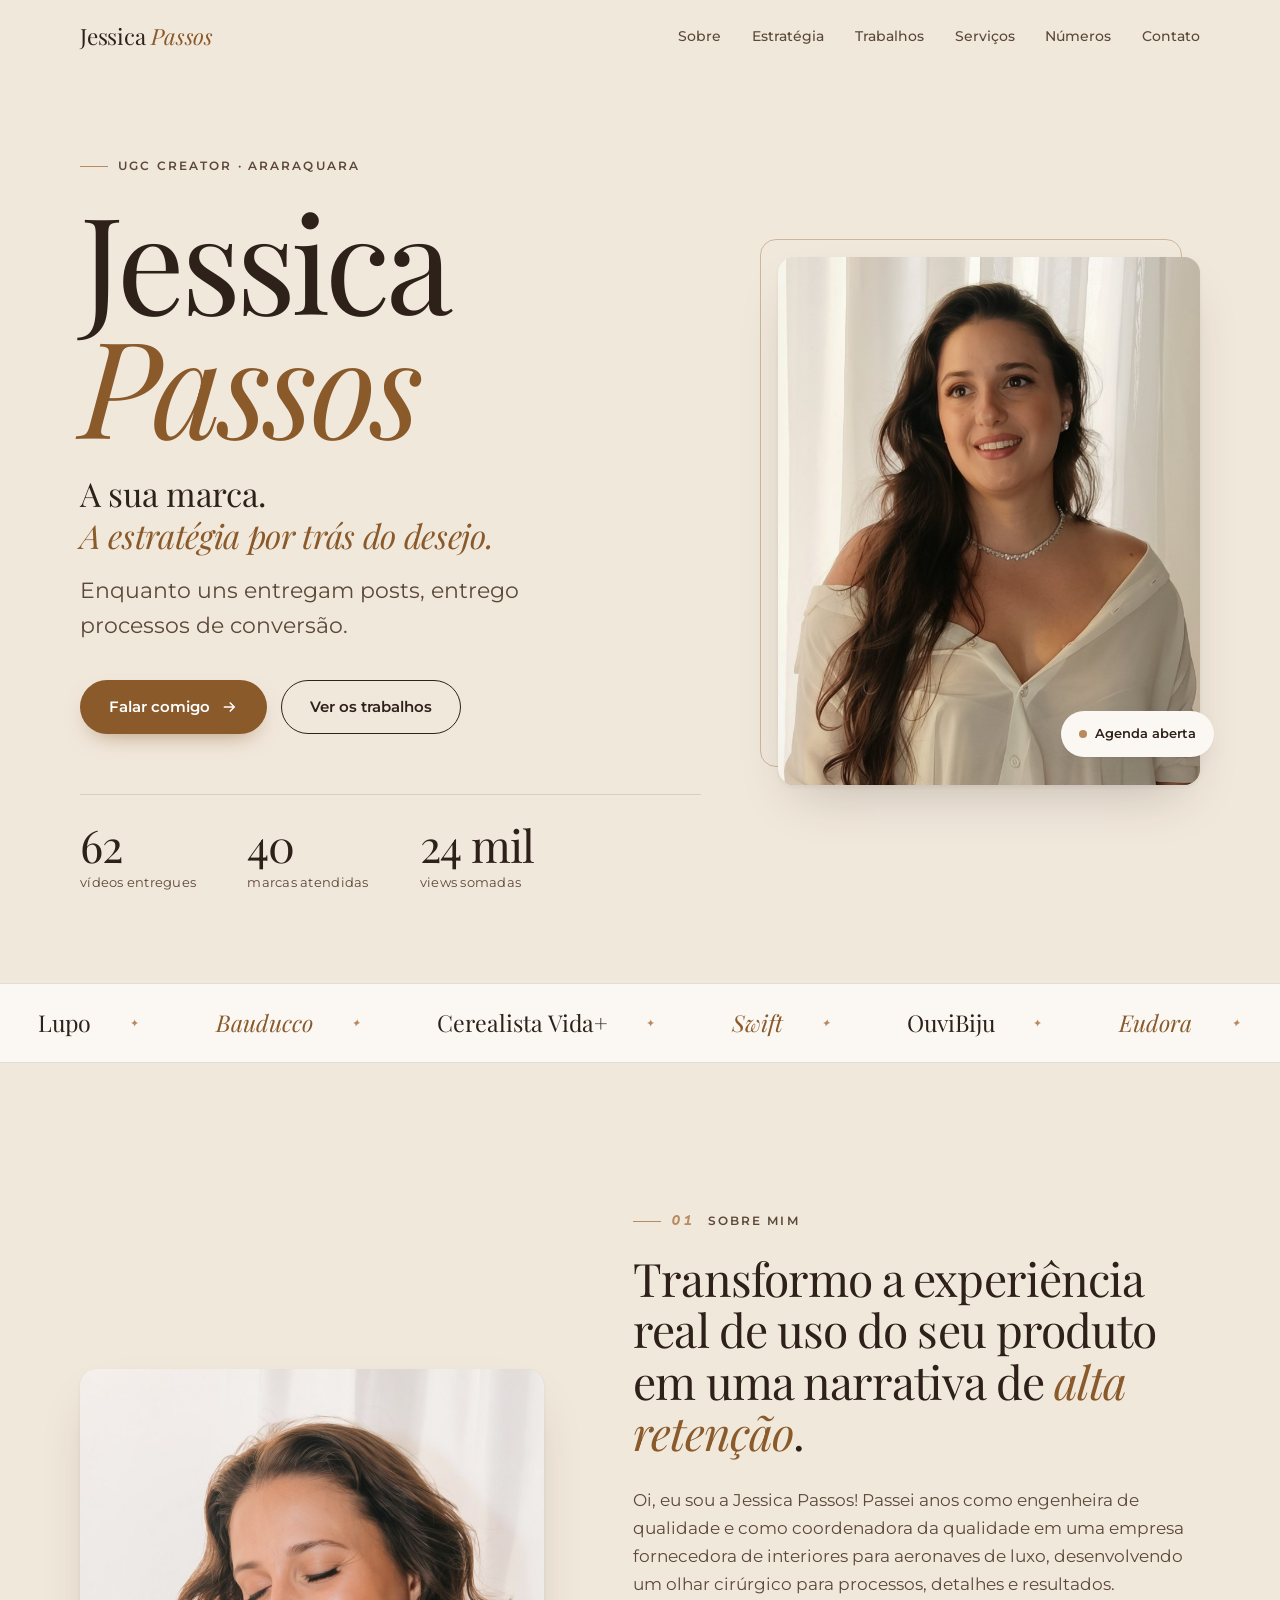
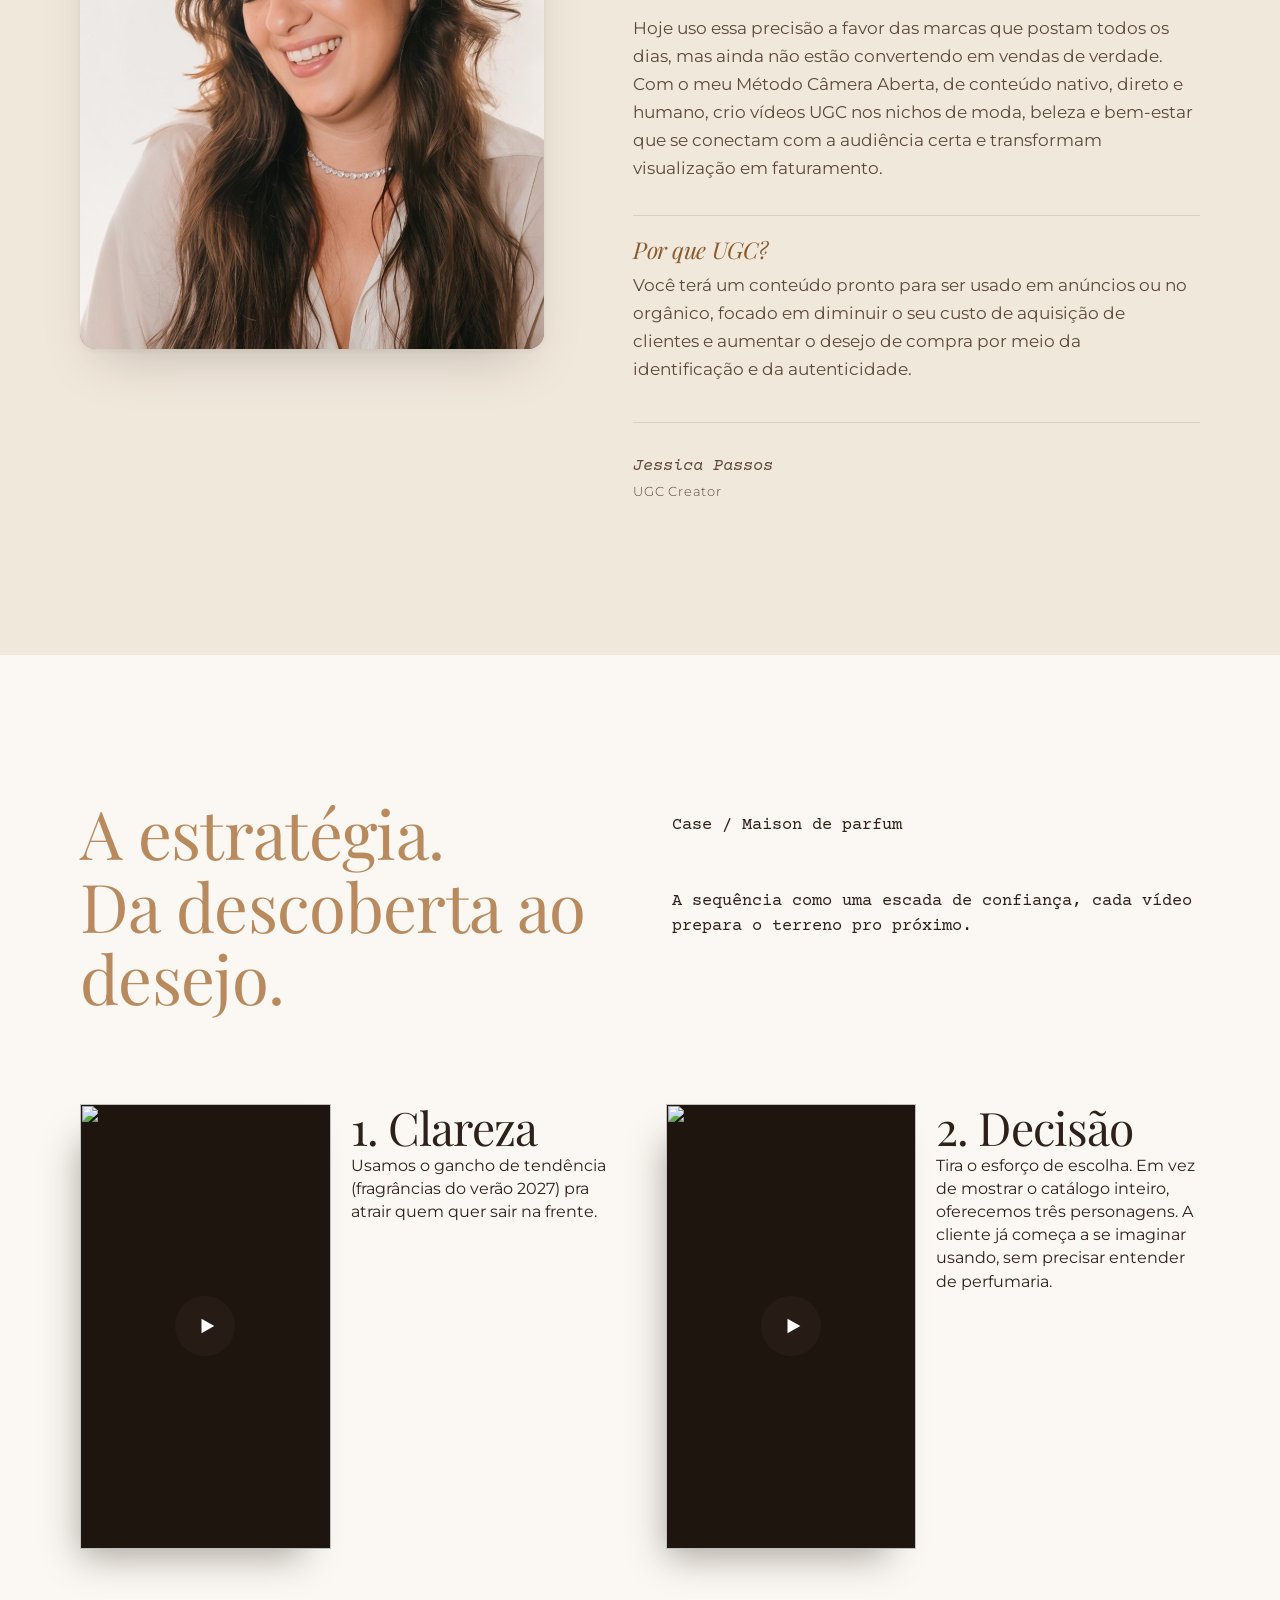
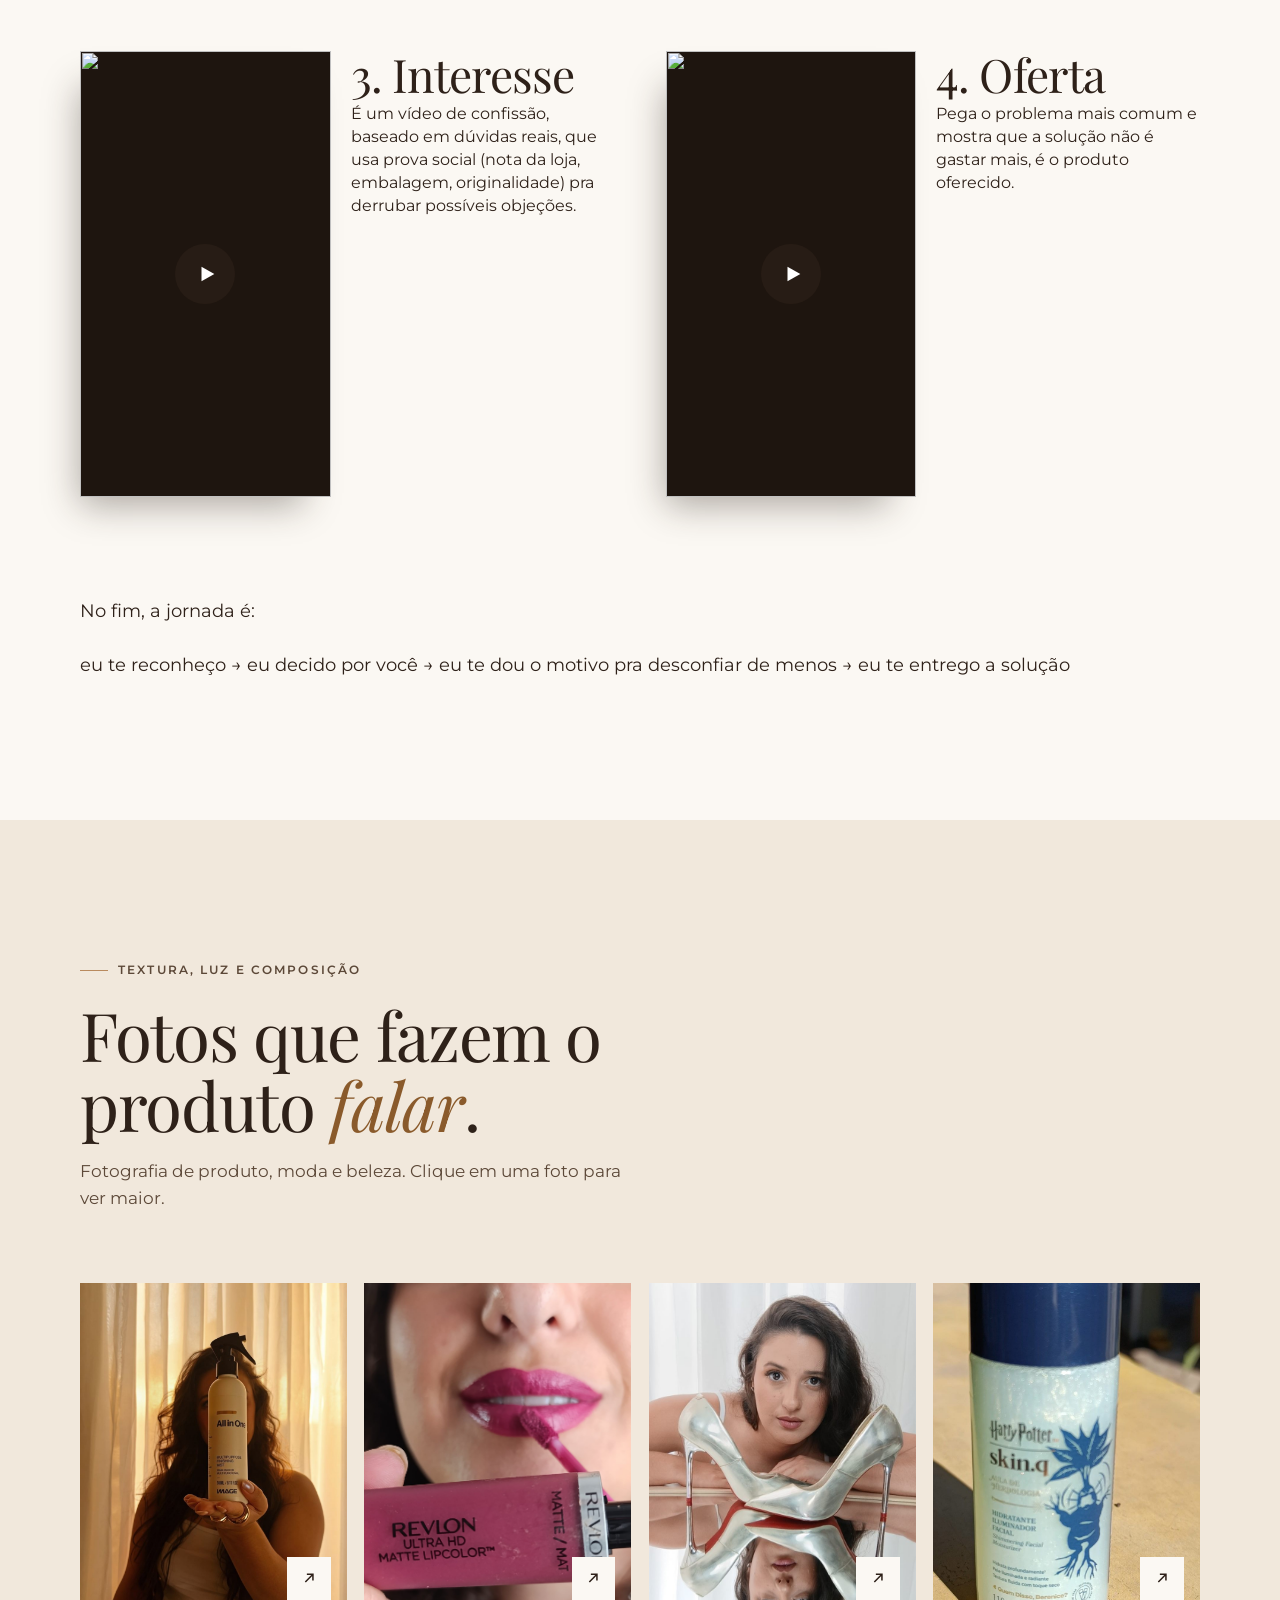
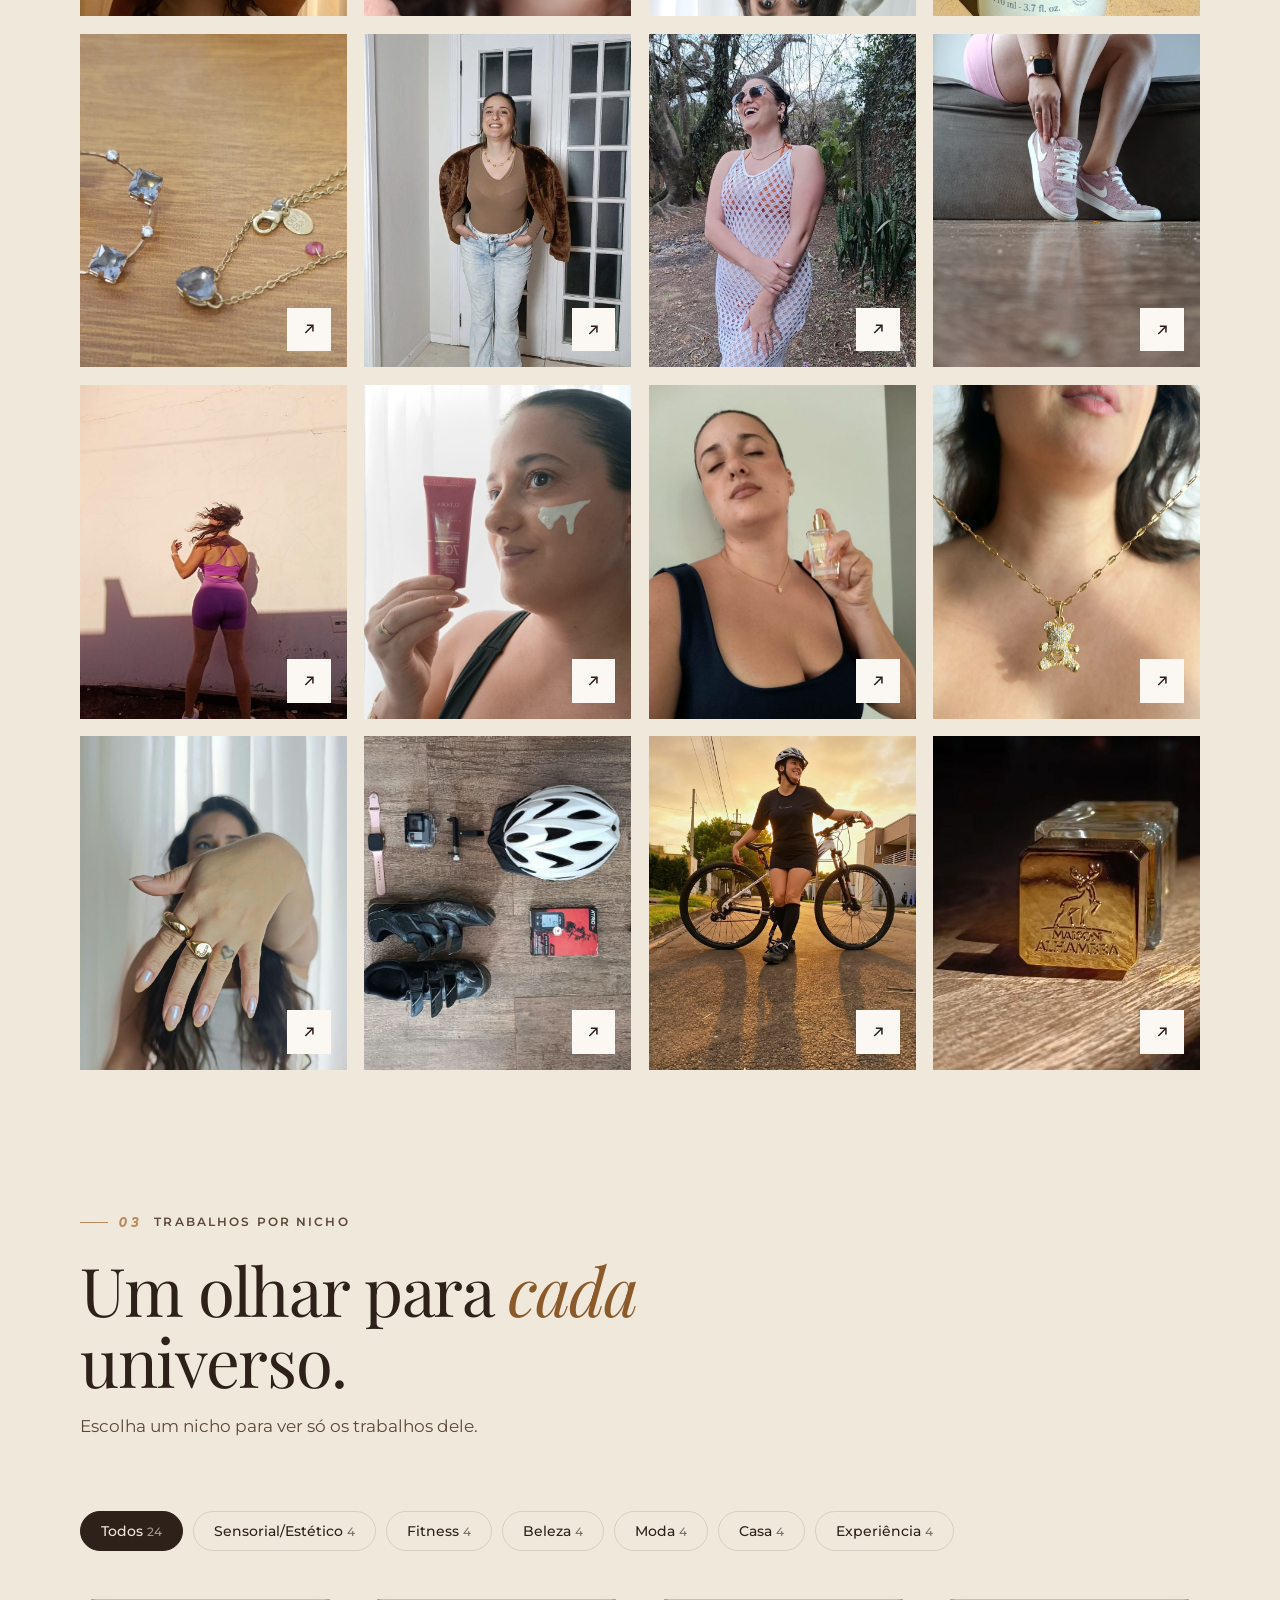
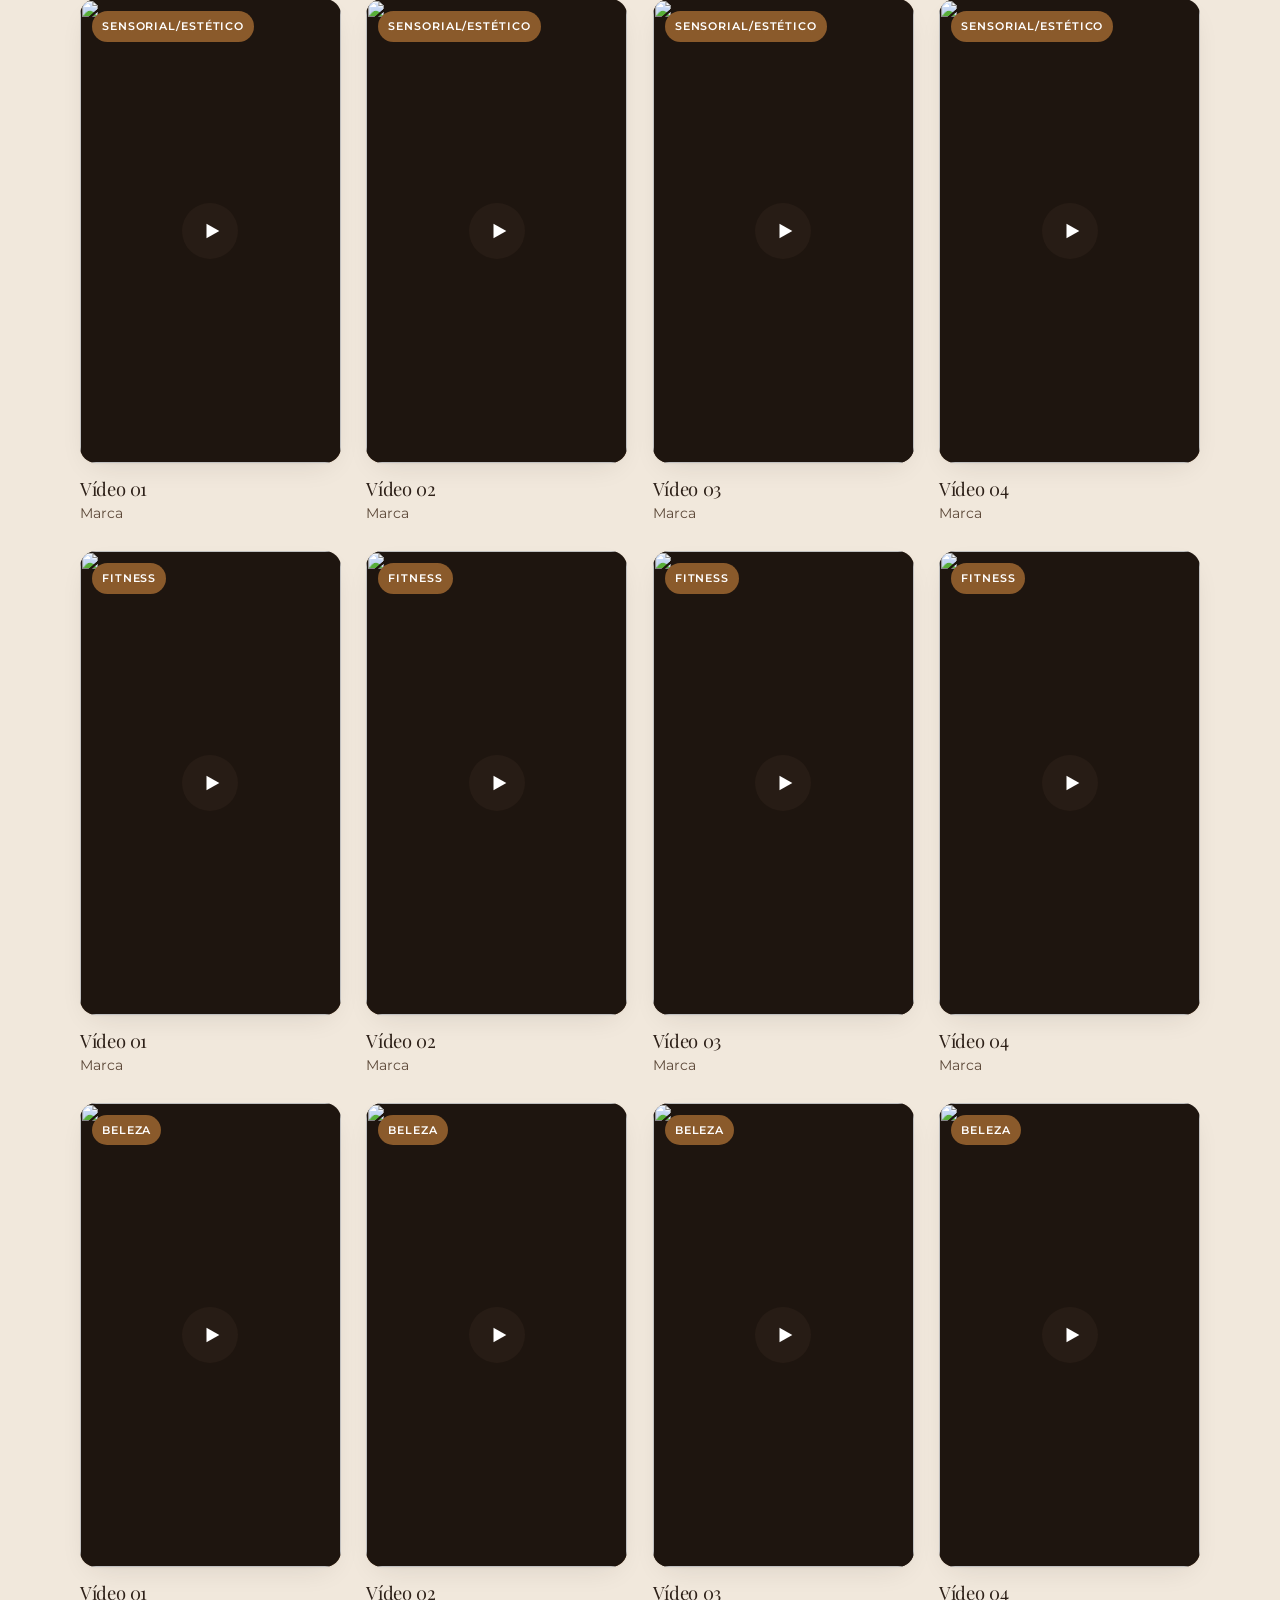
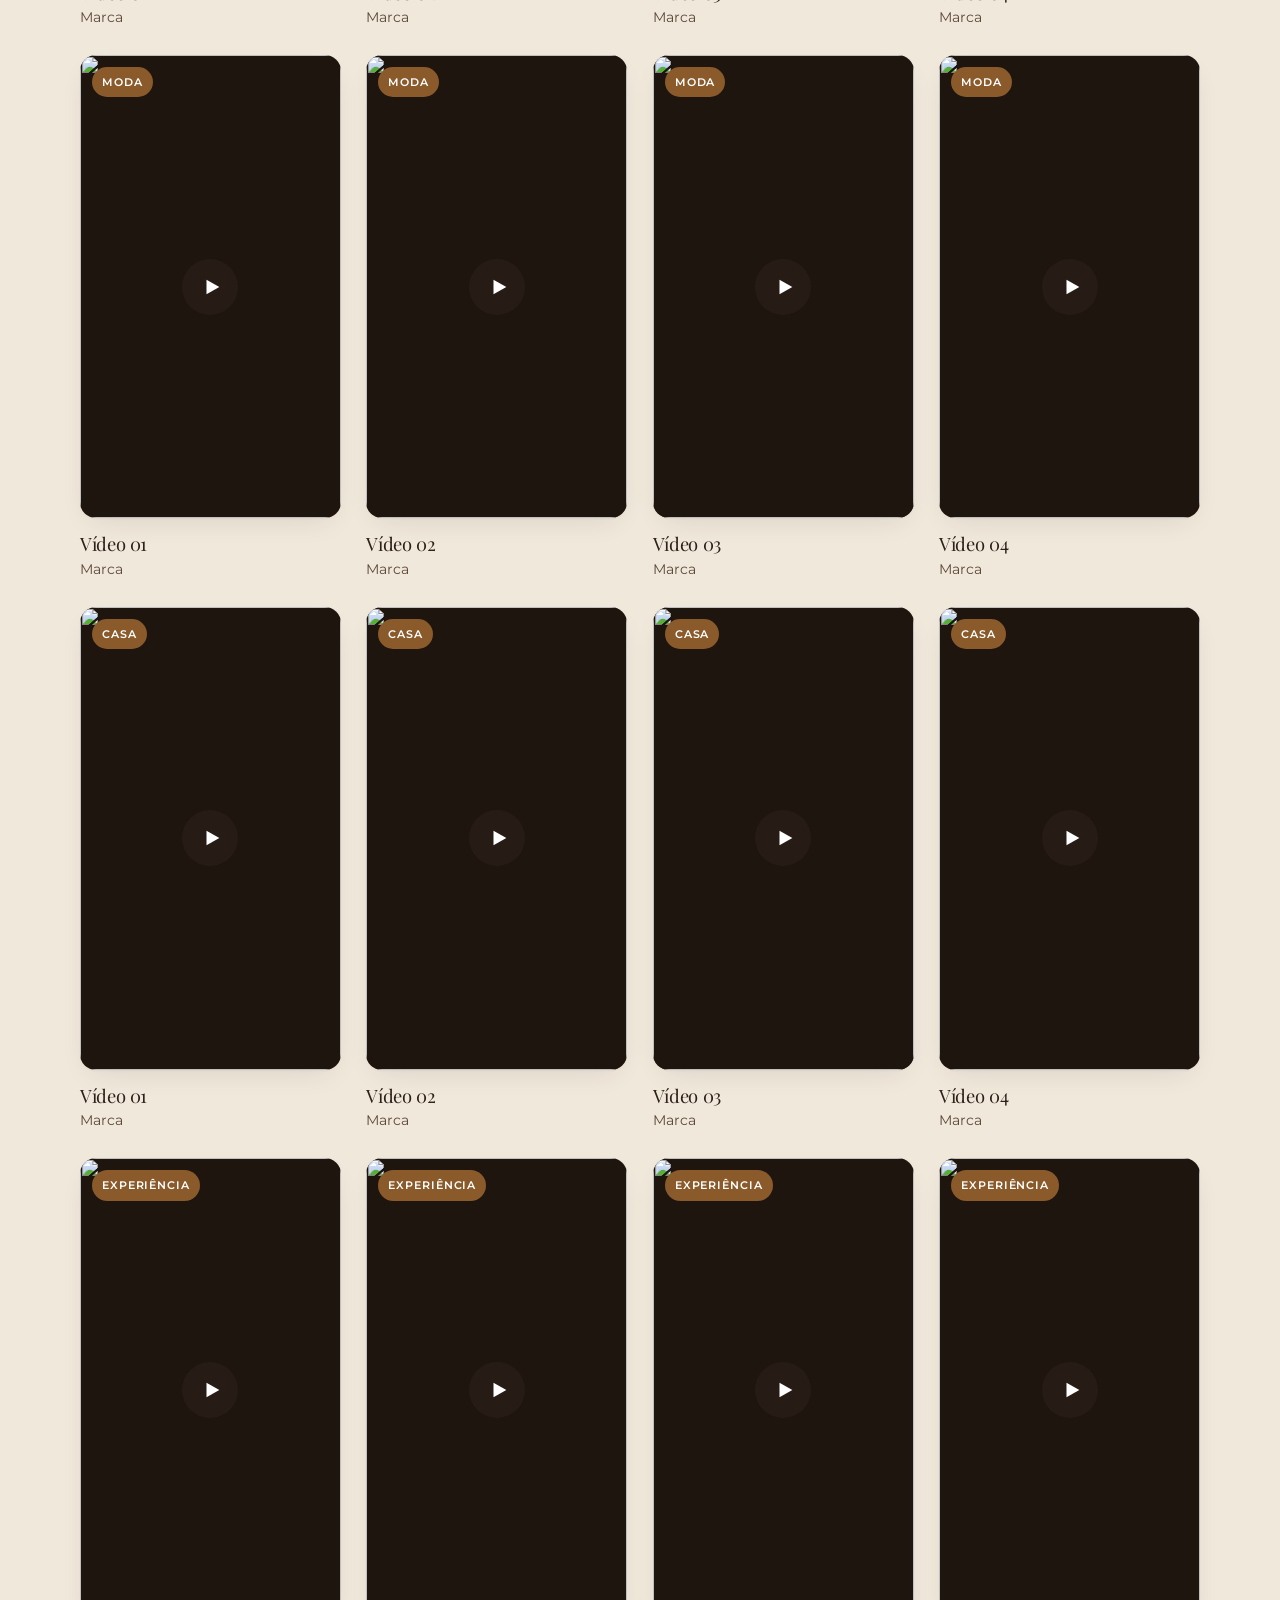
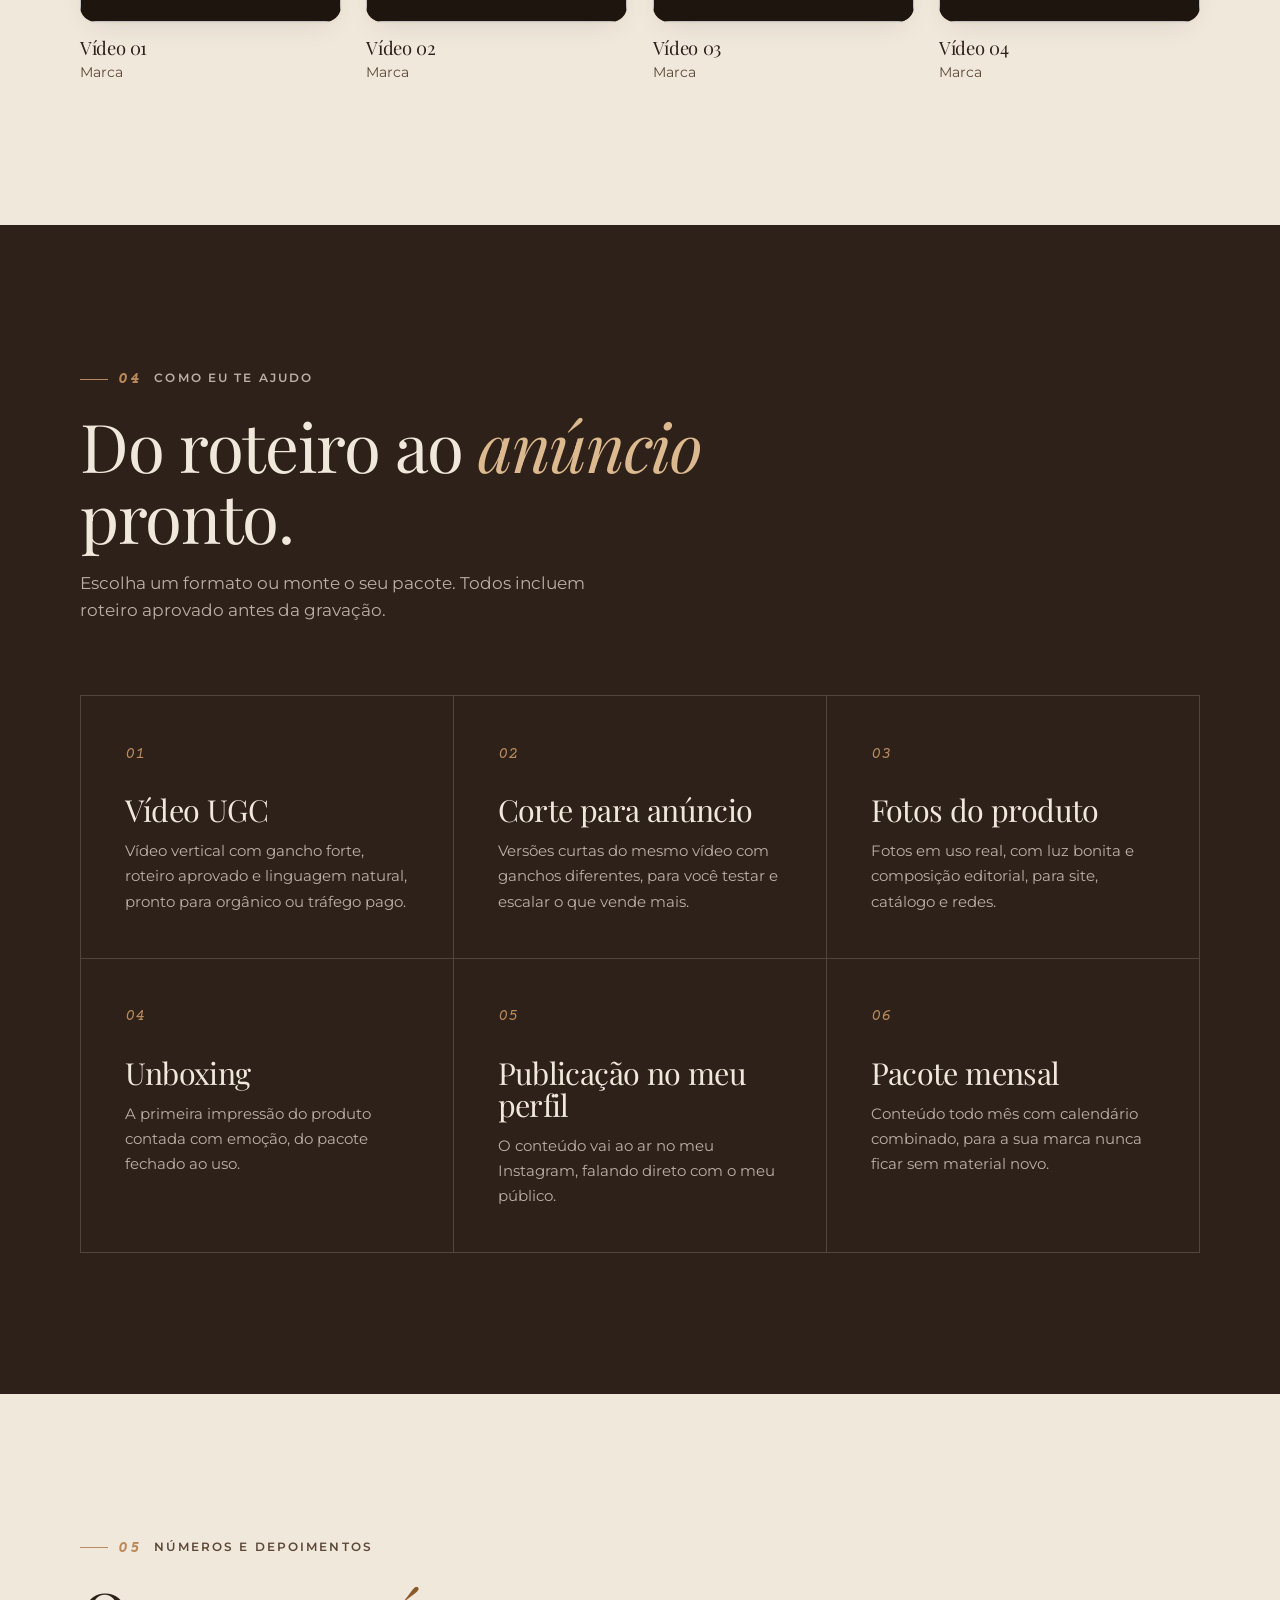
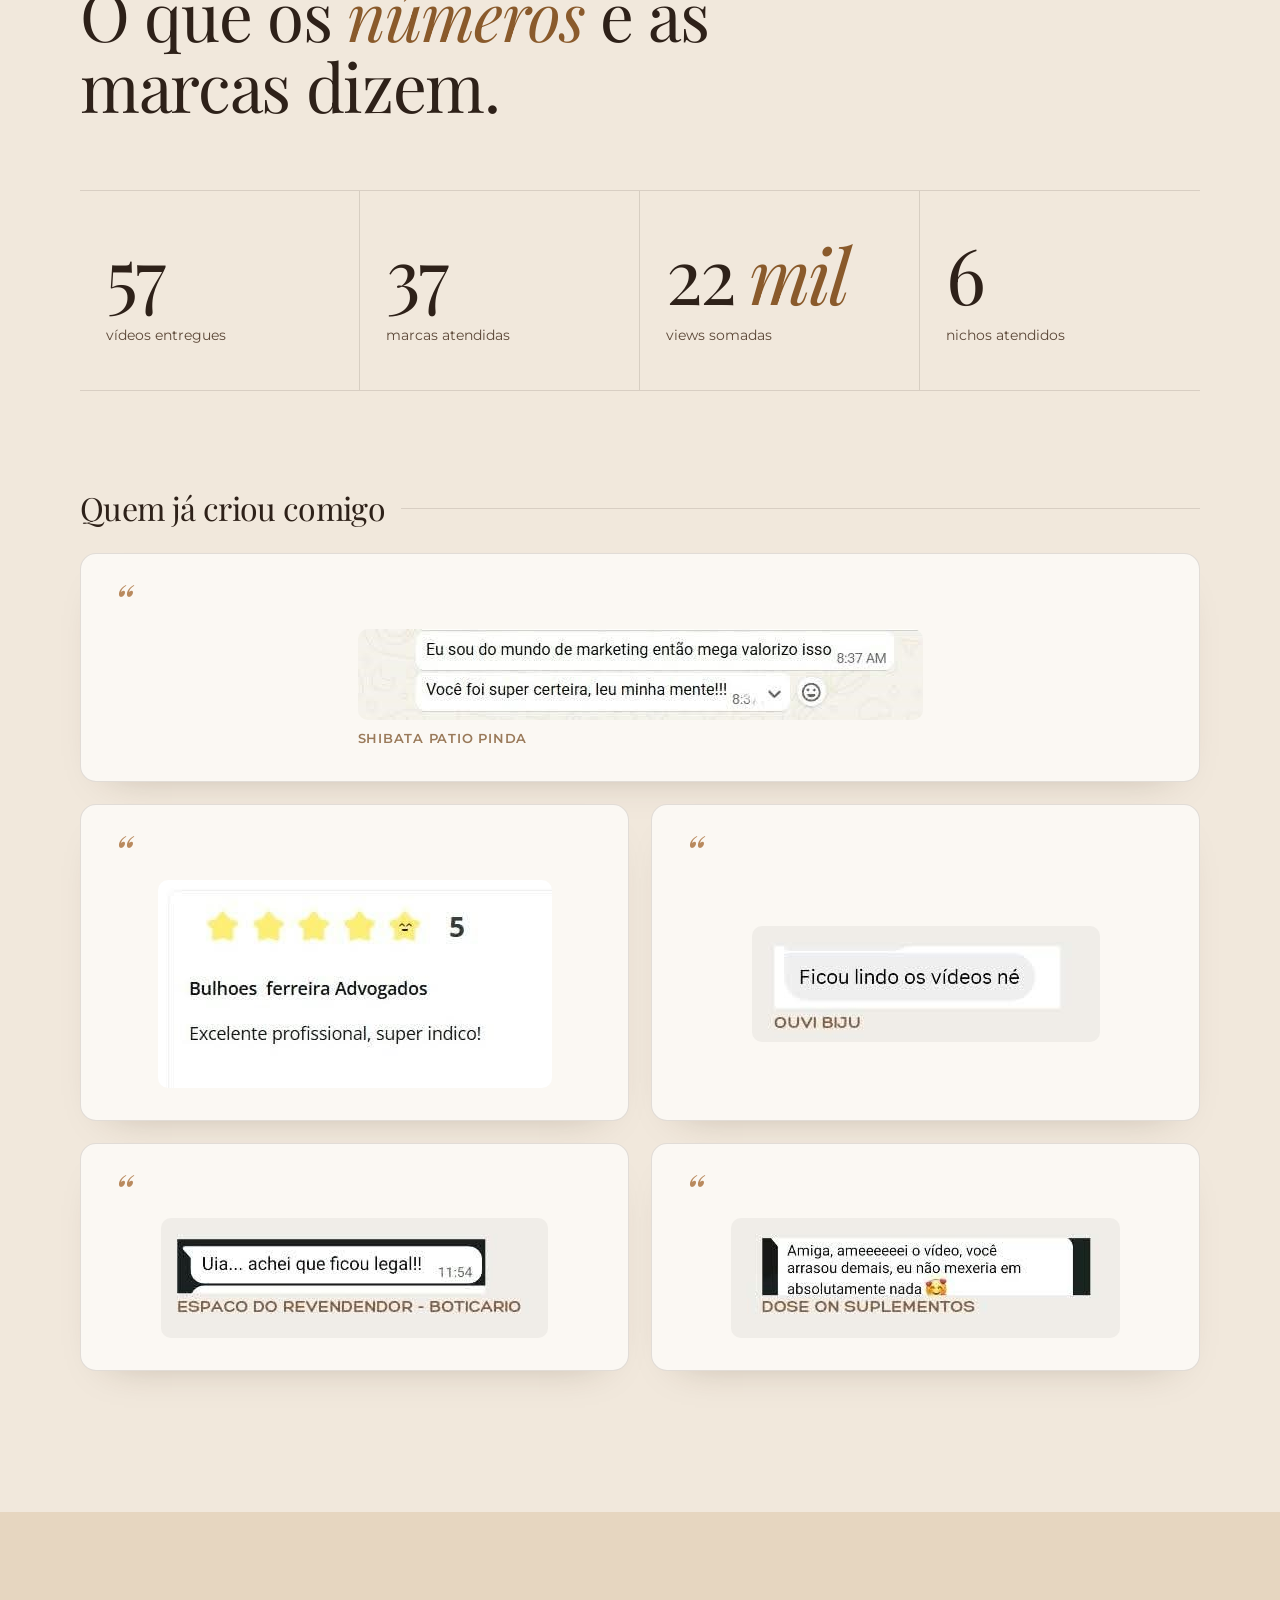
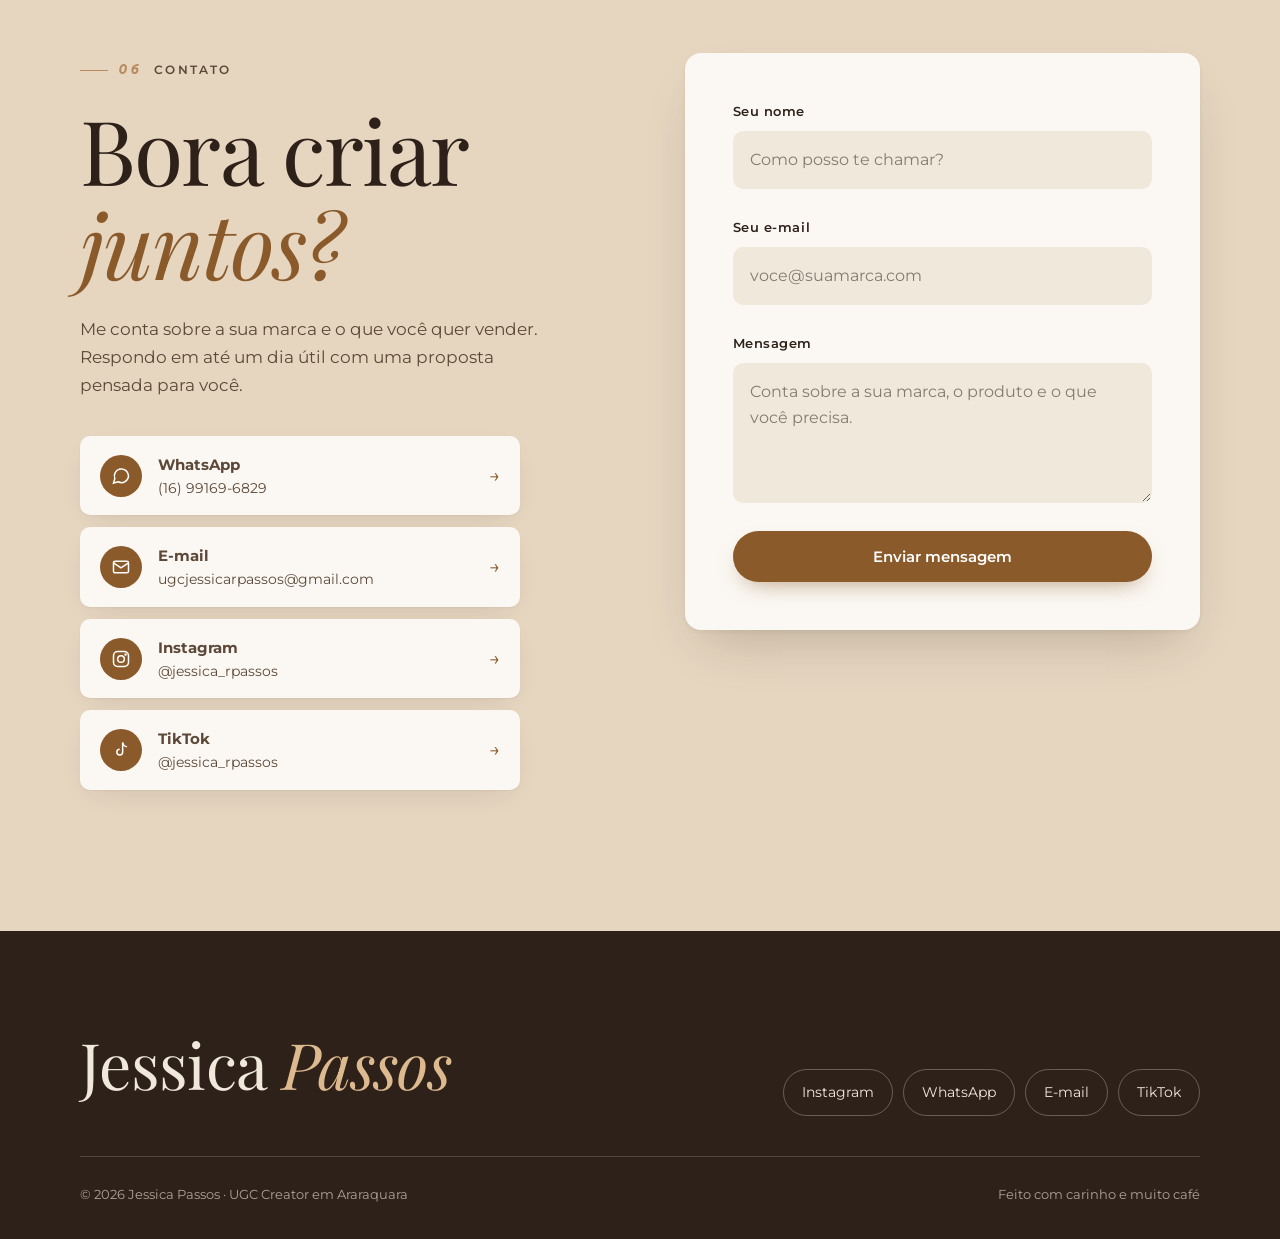
==== commit e1cf9878: "Atualiza portfolio 2026-11-25 17:04" ====
--- a/index.html
+++ b/index.html
@@ -578,6 +578,11 @@
           <span><strong>Instagram</strong><span>@jessica_rpassos</span></span>
           <span class="seta" aria-hidden="true">→</span>
         </a>
+        <a class="canal" href="https://www.tiktok.com/@jessica_rpassos" target="_blank" rel="noopener">
+          <span class="canal-ico" aria-hidden="true"><svg viewBox="0 0 24 24"><path d="M14 3v11.5a3.5 3.5 0 1 1-3.5-3.5"/><path d="M14 3c.4 2.7 2.3 4.6 5 5"/></svg></span>
+          <span><strong>TikTok</strong><span>@jessica_rpassos</span></span>
+          <span class="seta" aria-hidden="true">→</span>
+        </a>
       </div>
     </div>
 
@@ -621,8 +626,7 @@
         <li><a href="https://www.instagram.com/jessica_rpassos/" target="_blank" rel="noopener">Instagram</a></li>
         <li><a href="https://wa.me/5516991696829" target="_blank" rel="noopener">WhatsApp</a></li>
         <li><a href="mailto:ugcjessicarpassos@gmail.com">E-mail</a></li>
-        <!-- TikTok: troque @seuusuario pelo seu perfil ou apague esta linha -->
-        <li><a href="https://www.tiktok.com/@seuusuario" target="_blank" rel="noopener">TikTok</a></li>
+        <li><a href="https://www.tiktok.com/@jessica_rpassos" target="_blank" rel="noopener">TikTok</a></li>
       </ul>
     </div>
     <div class="rodape-base">
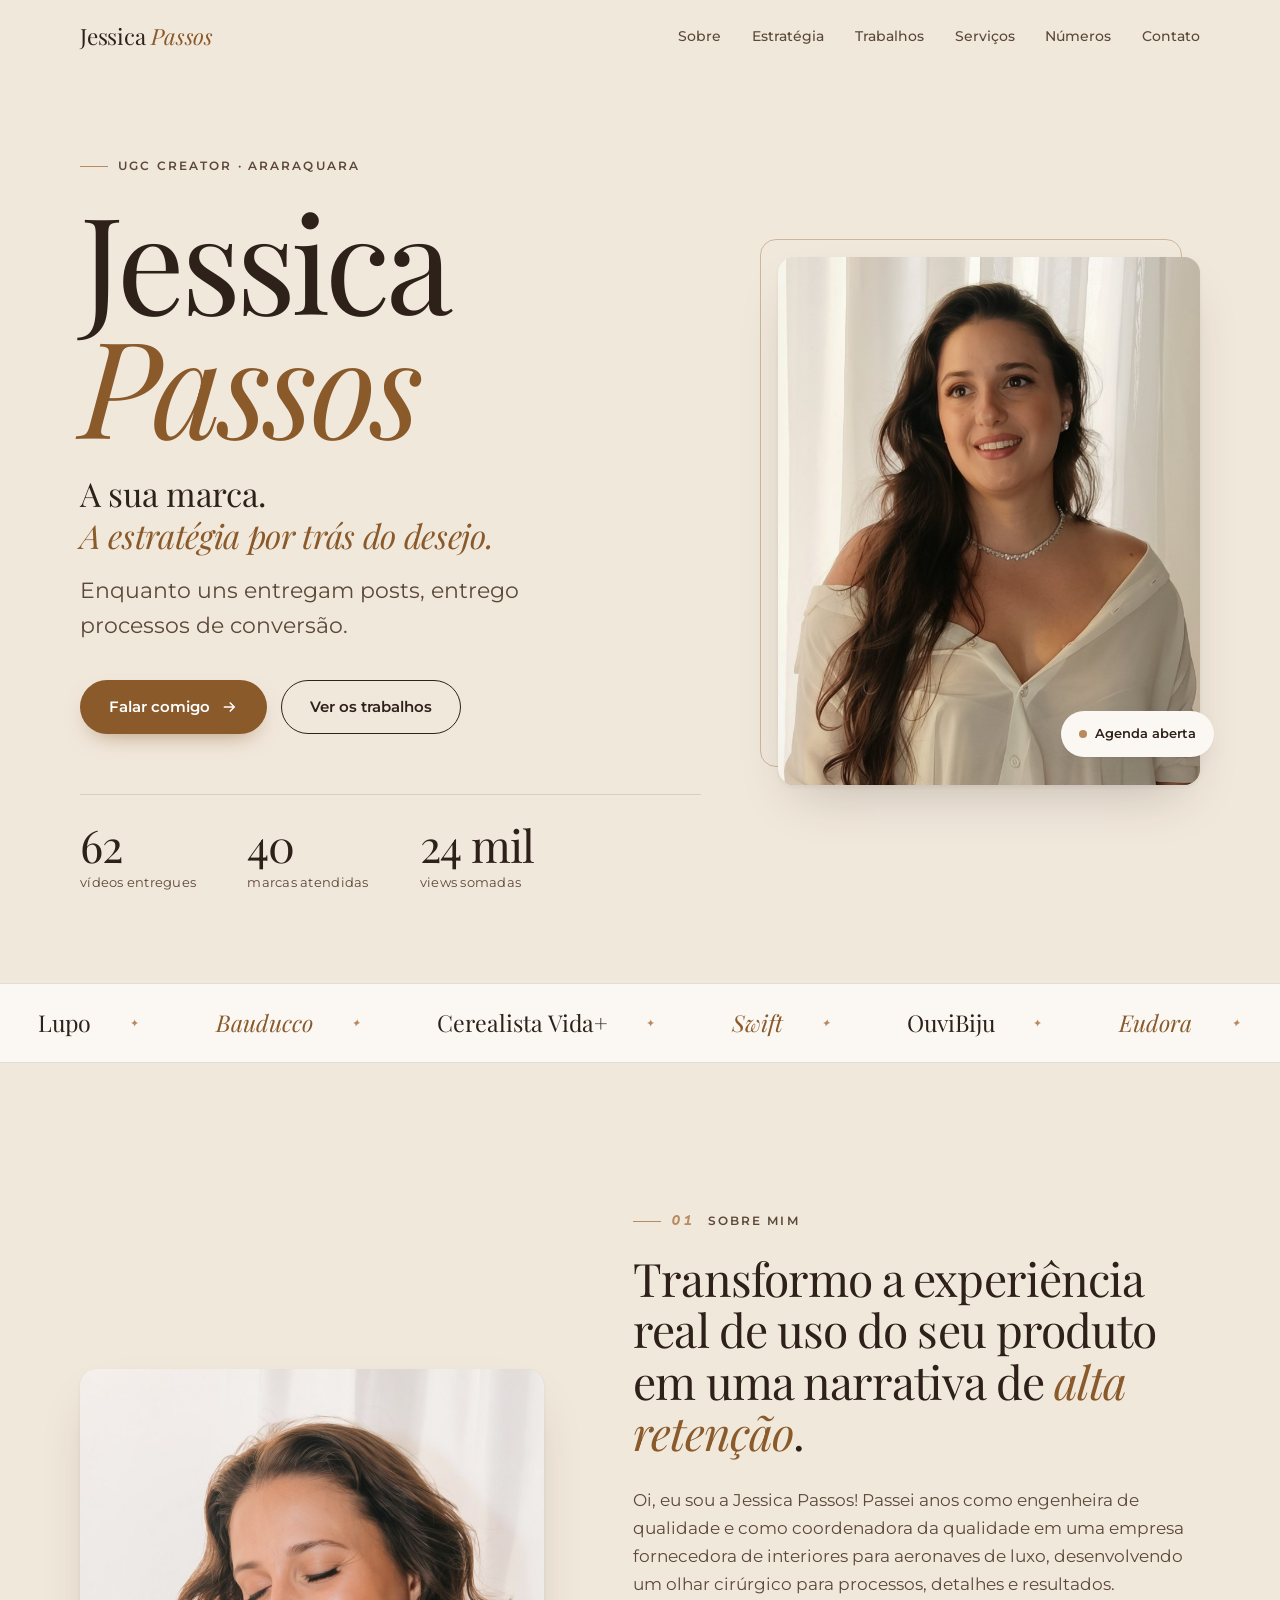
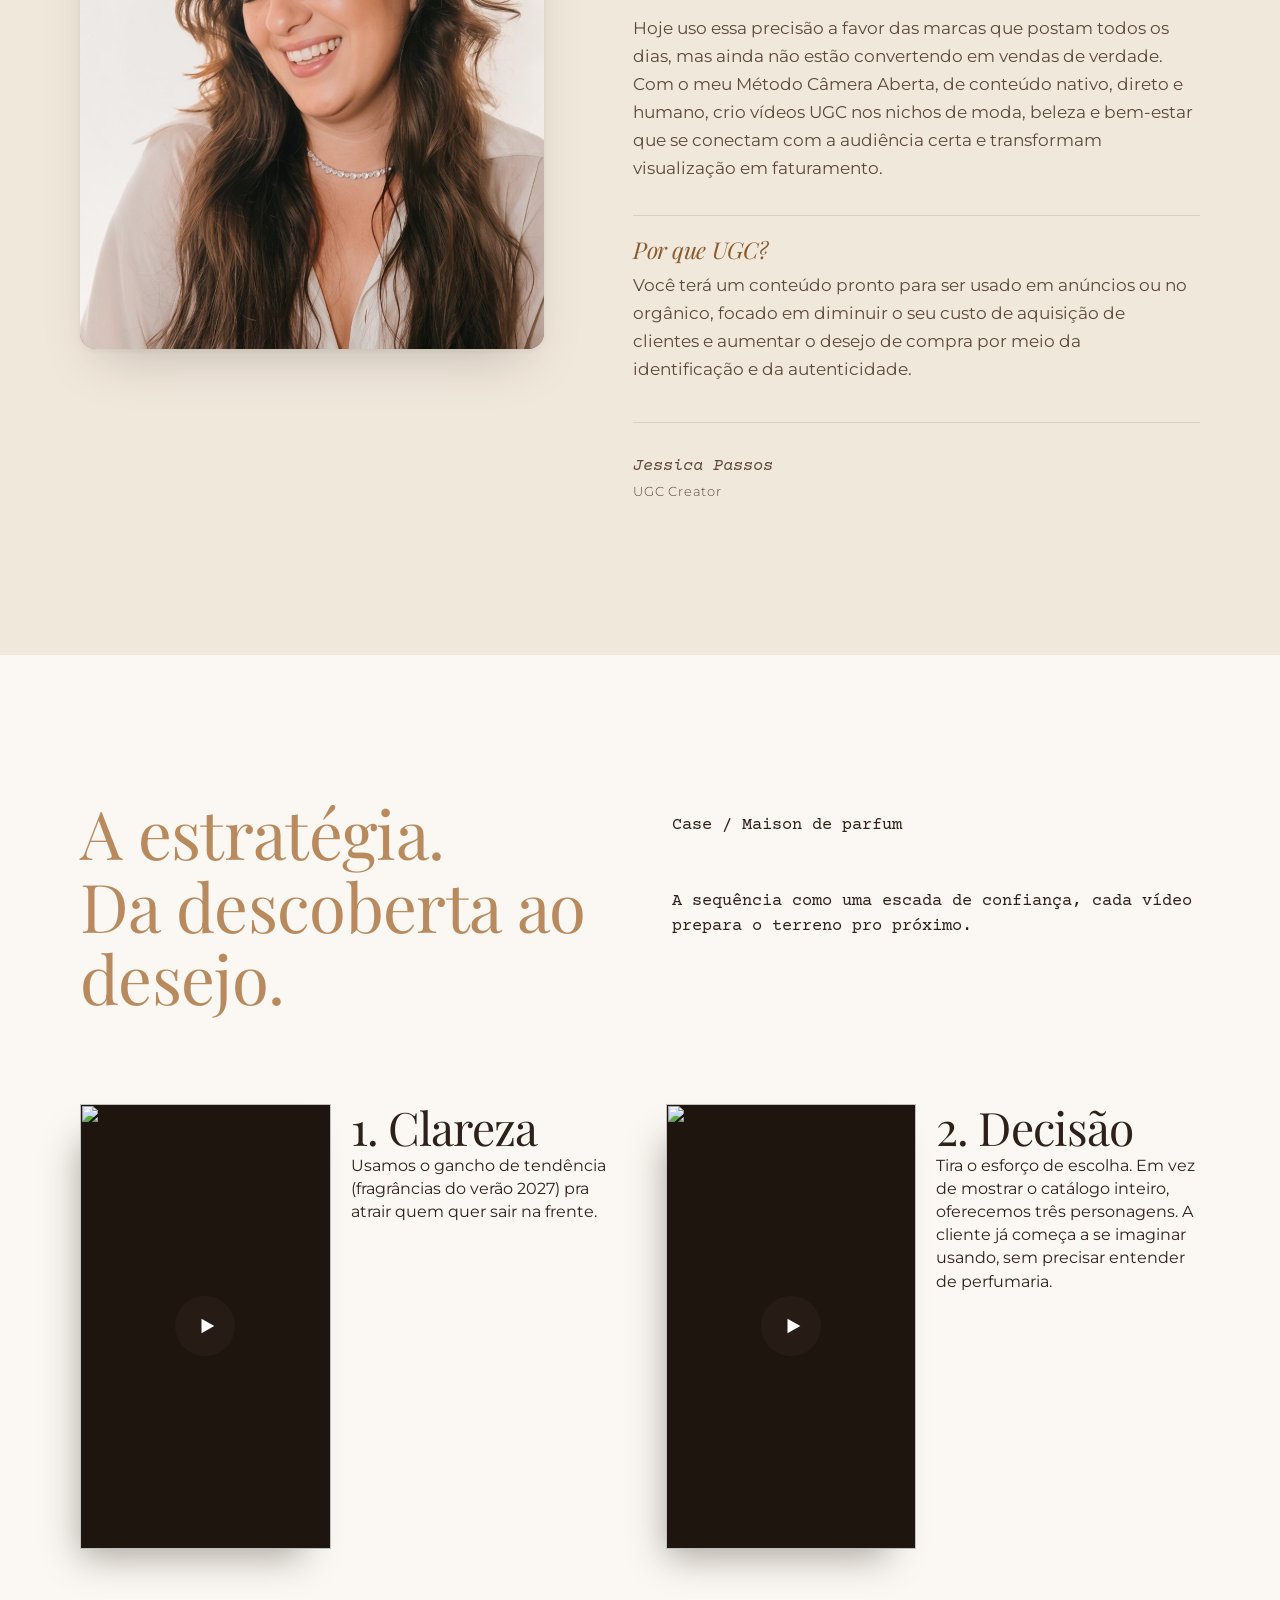
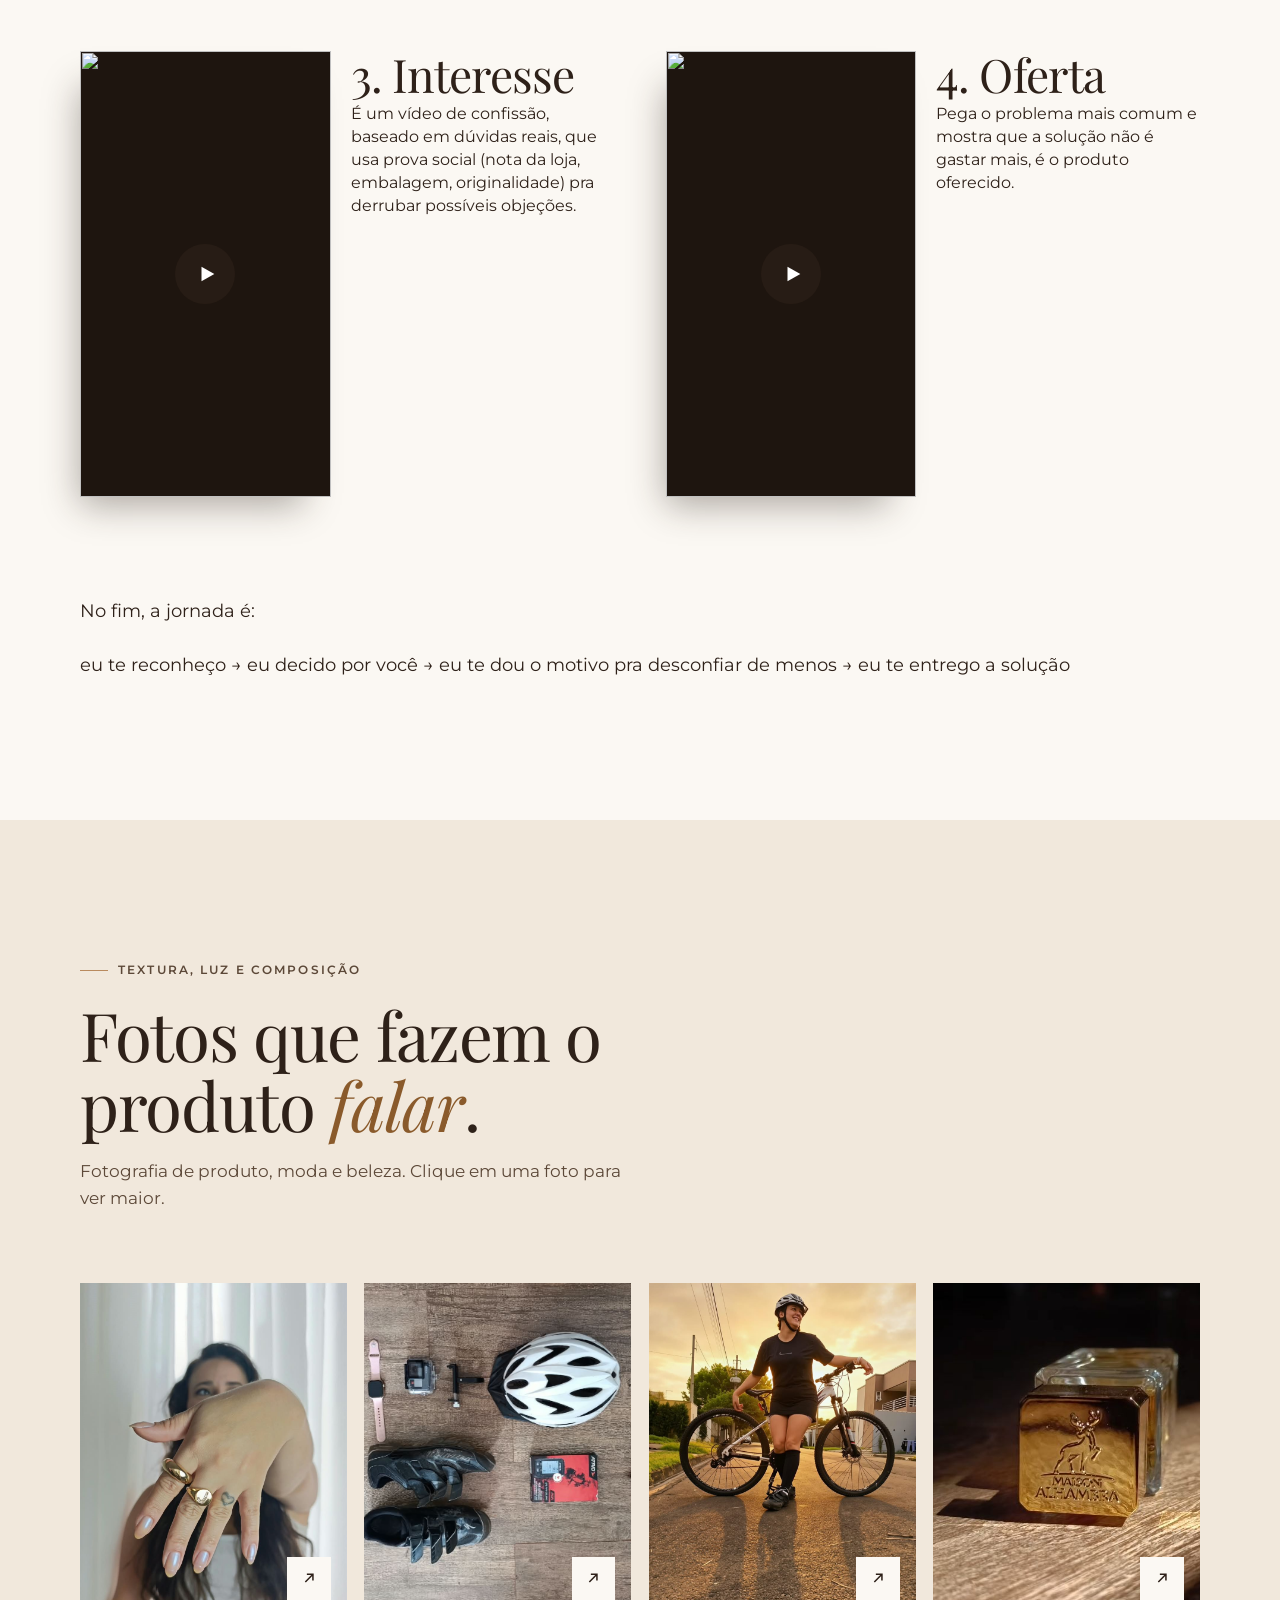
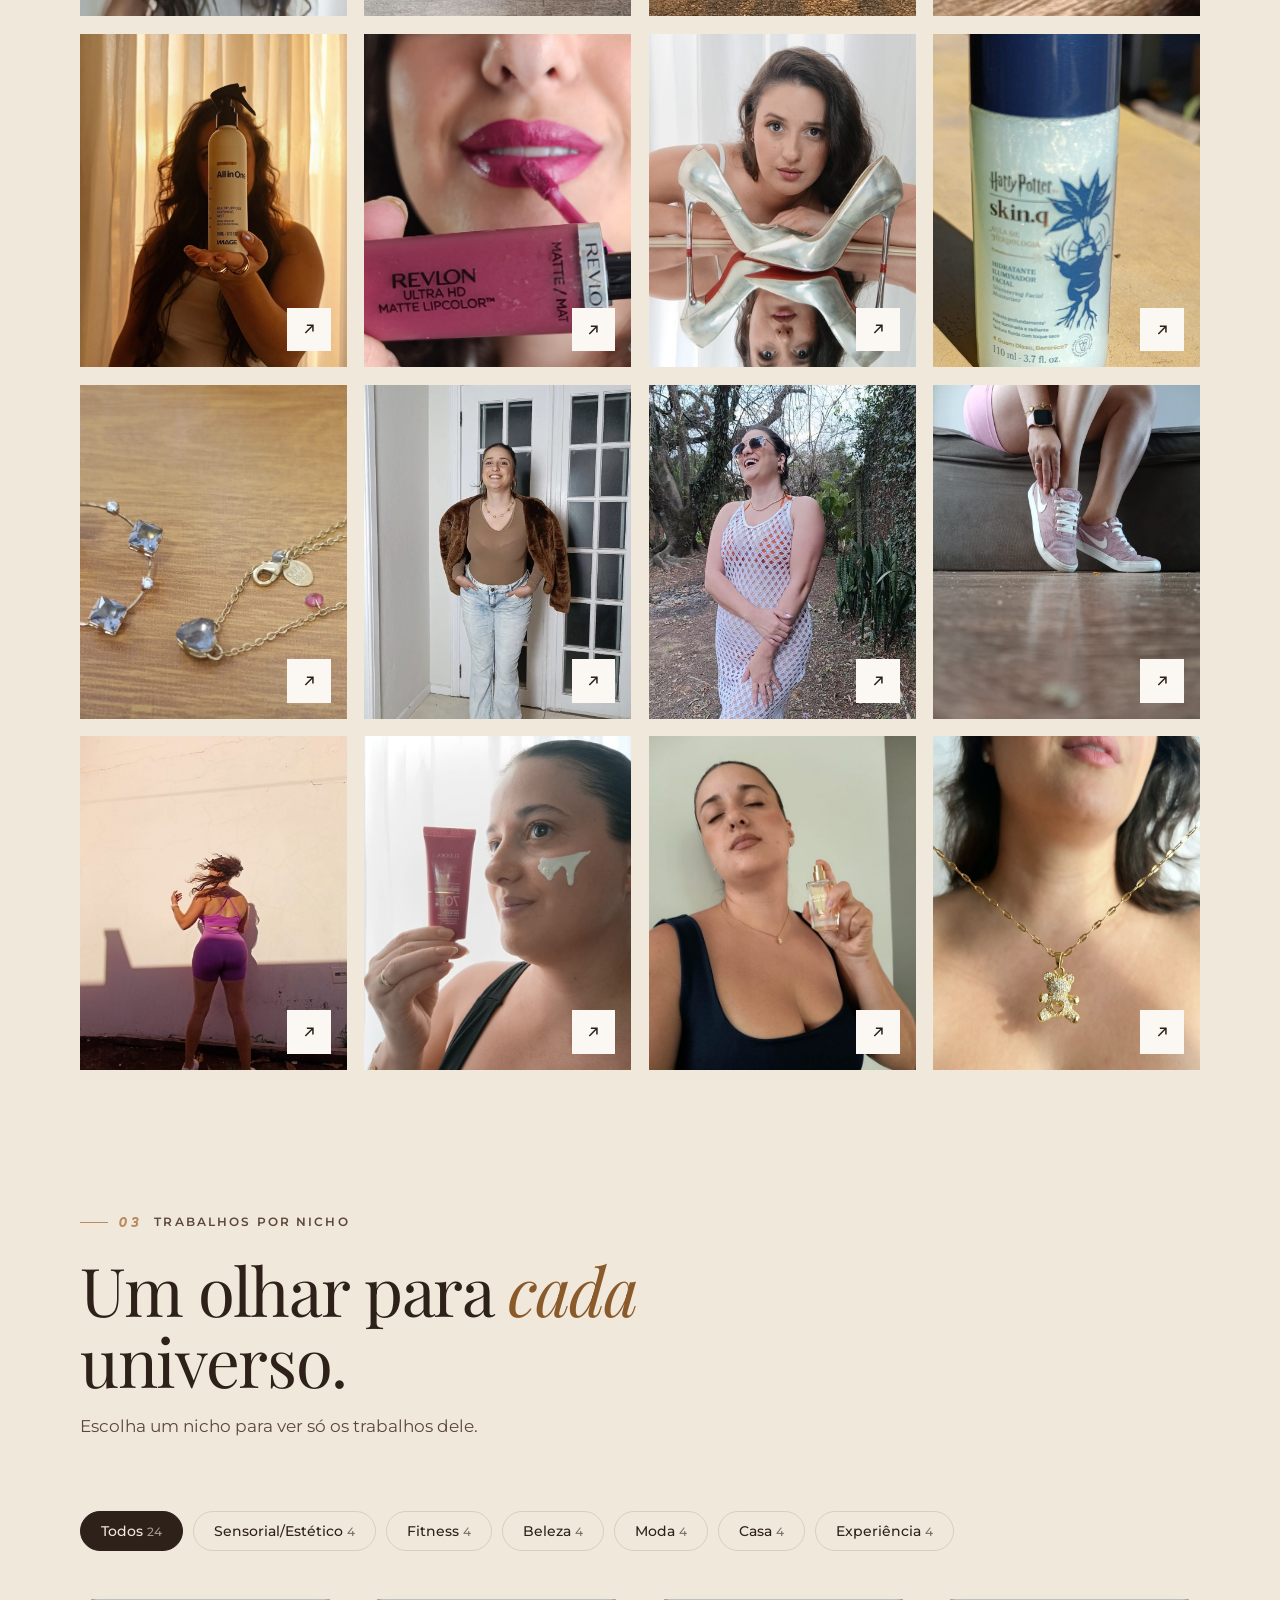
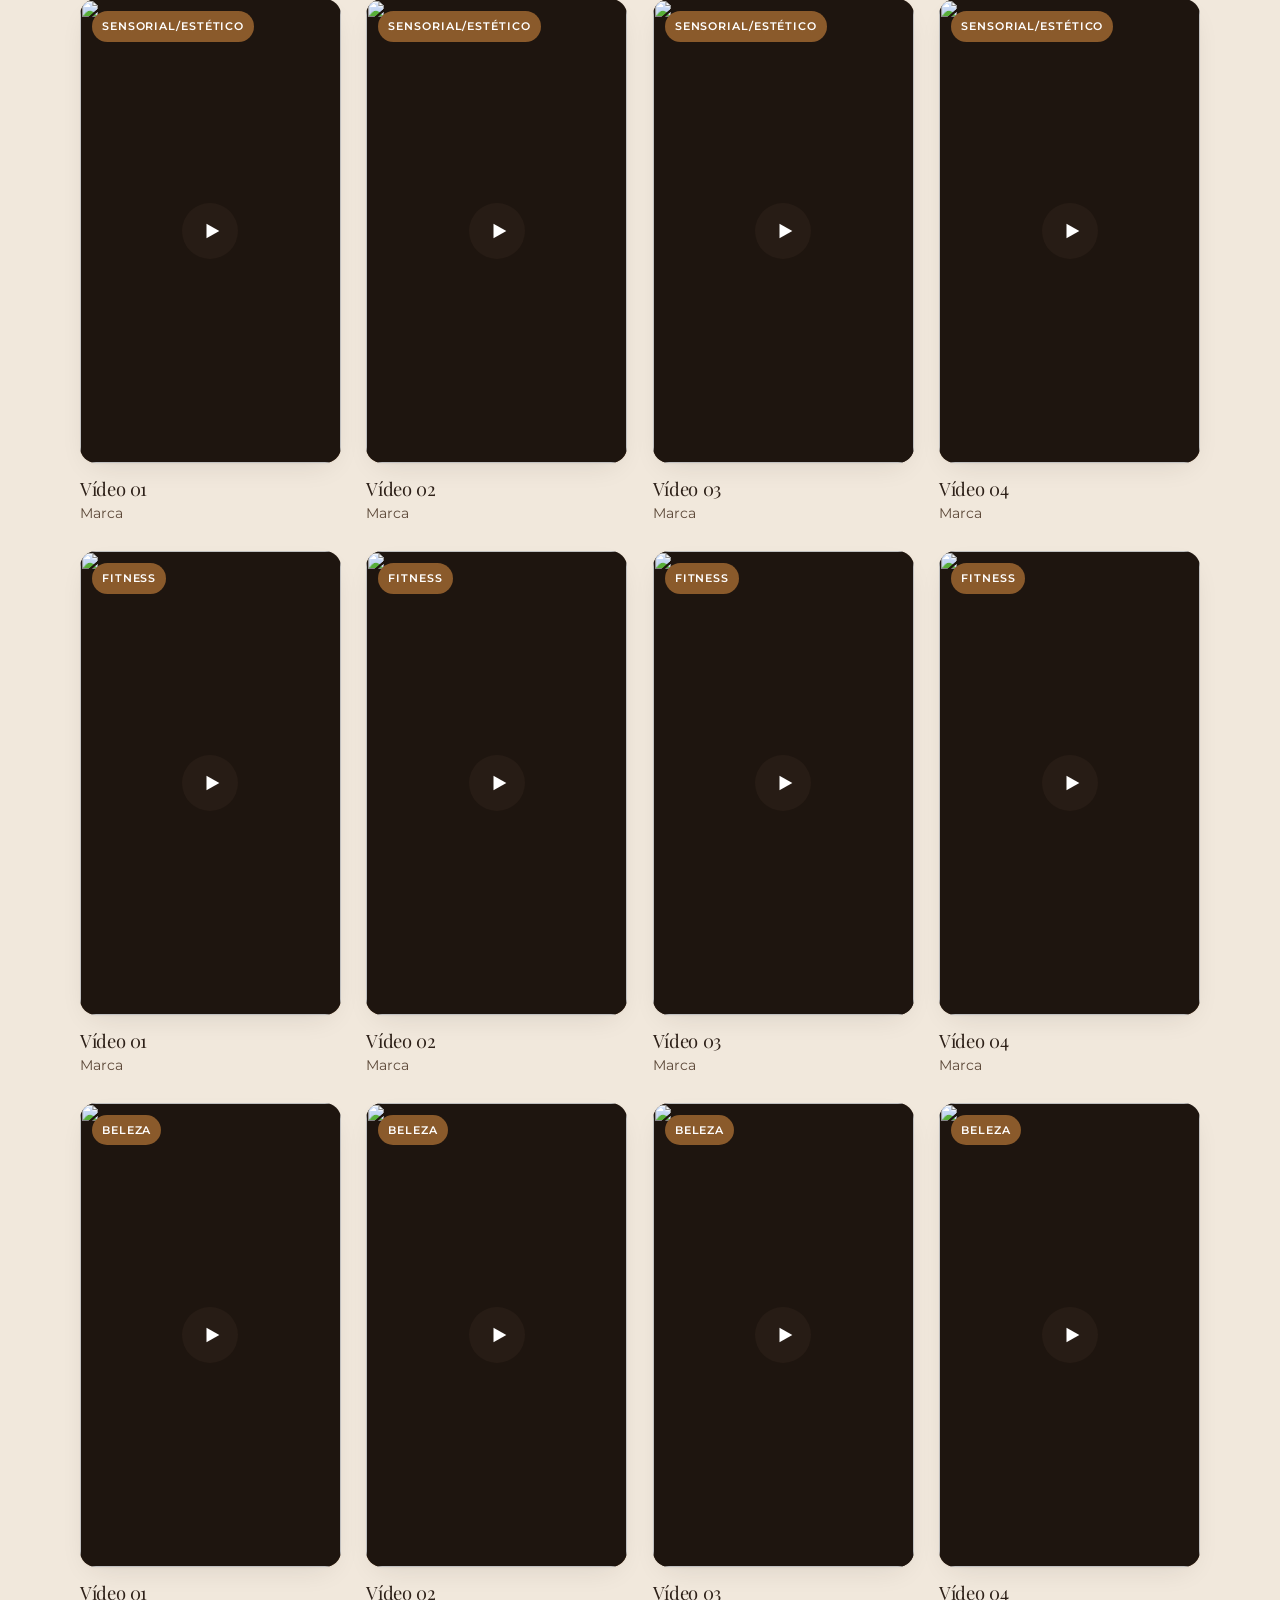
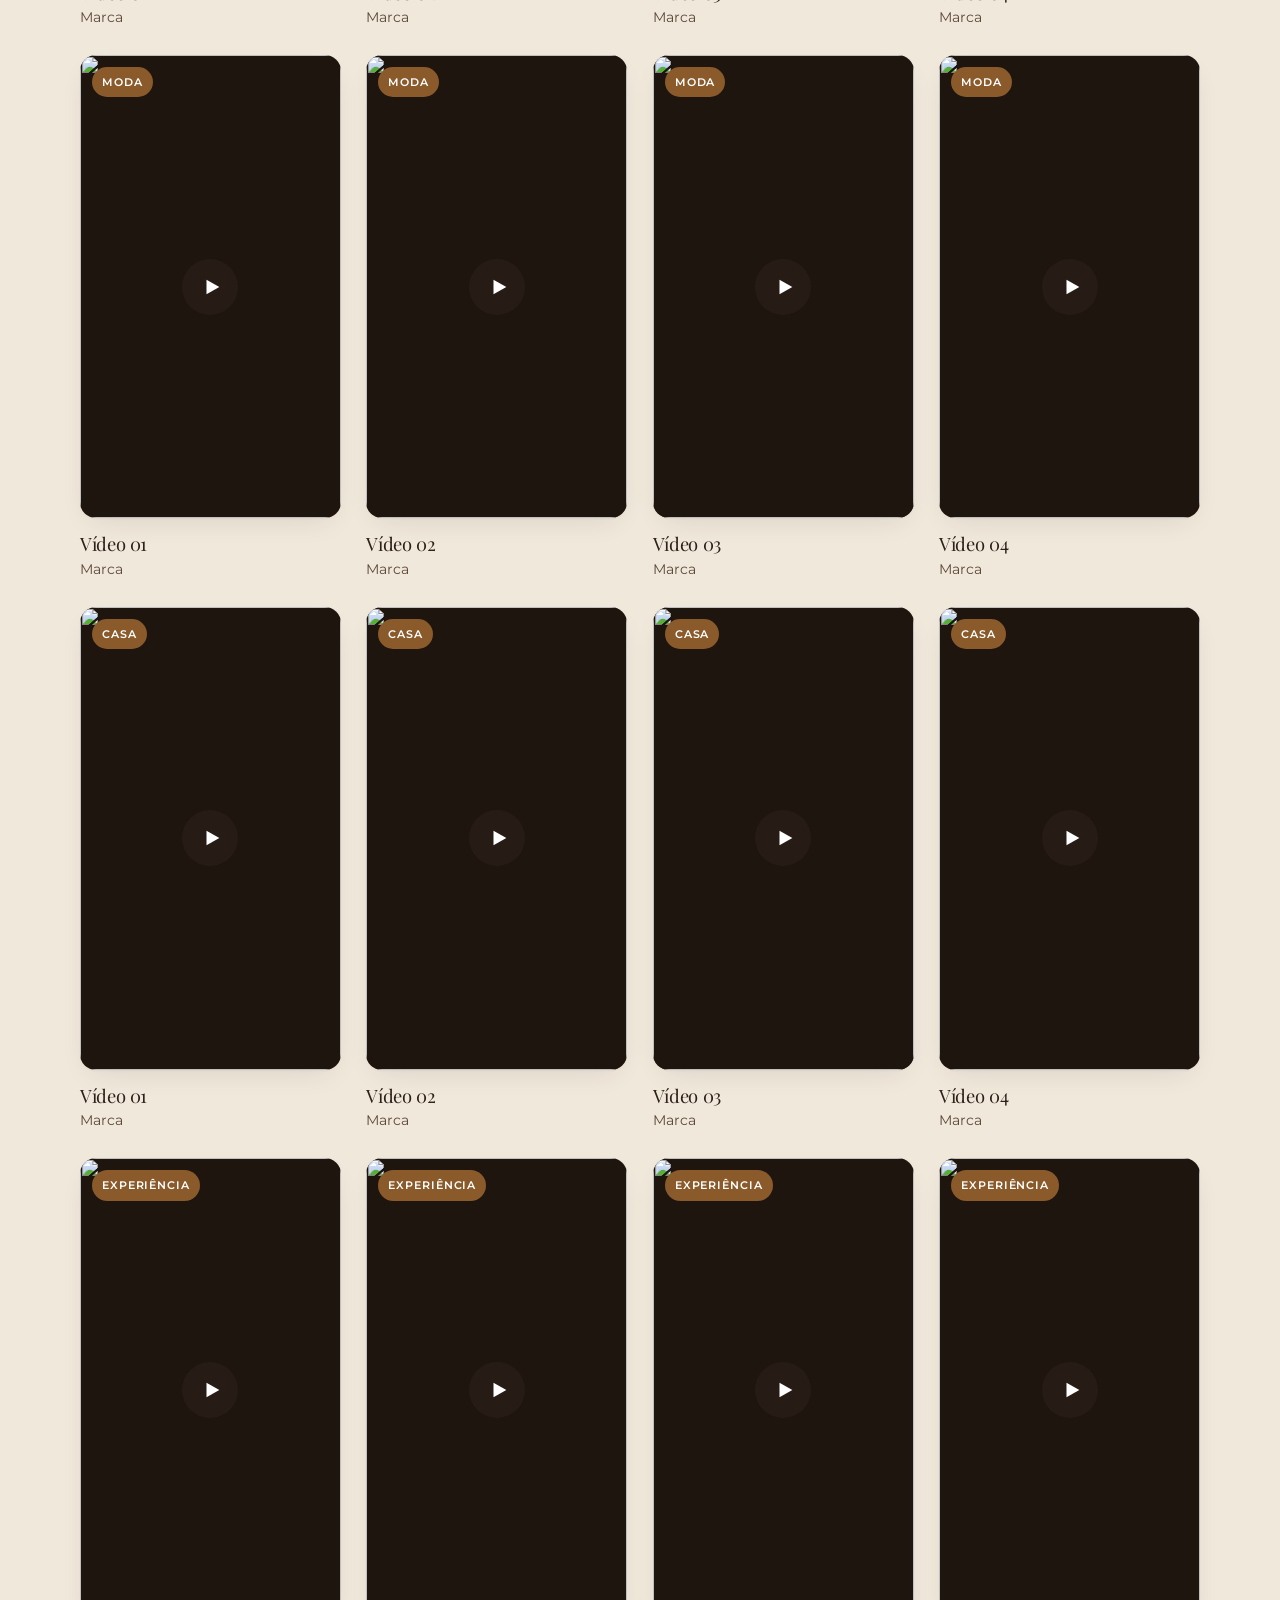
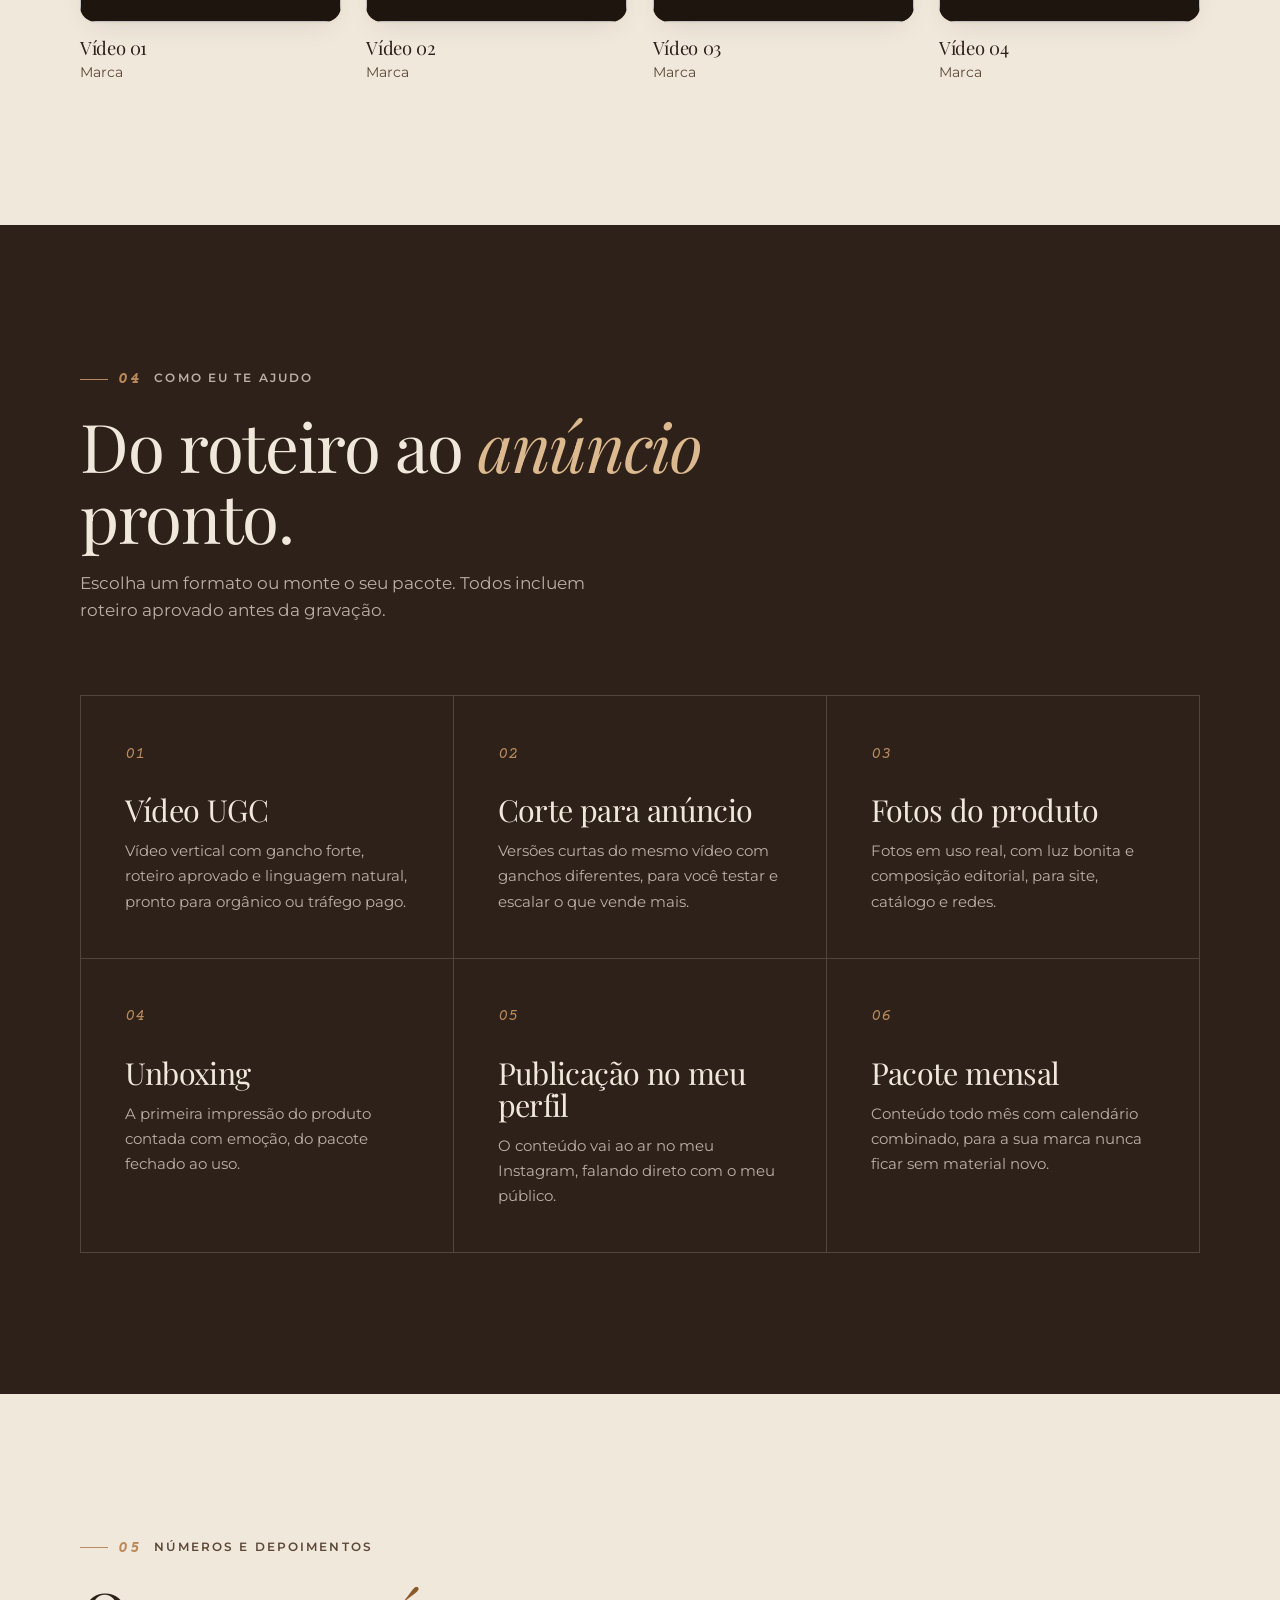
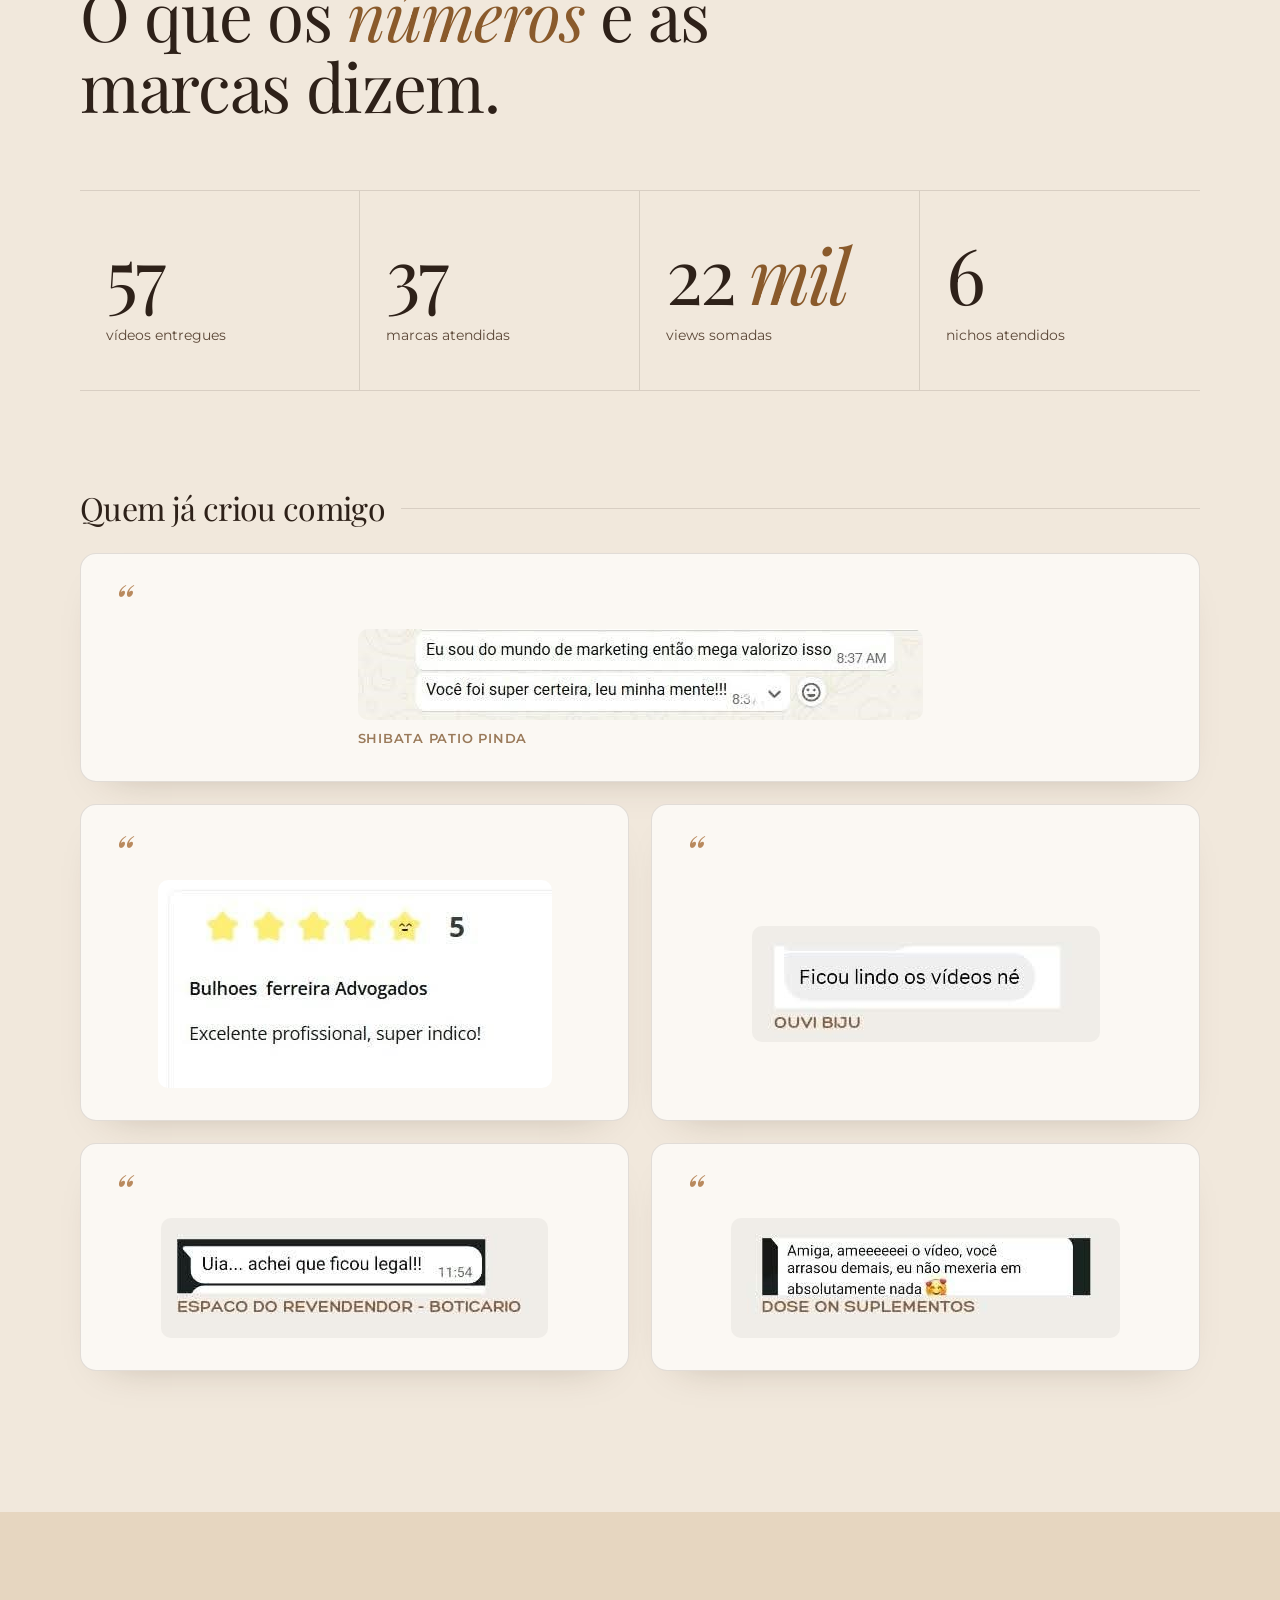
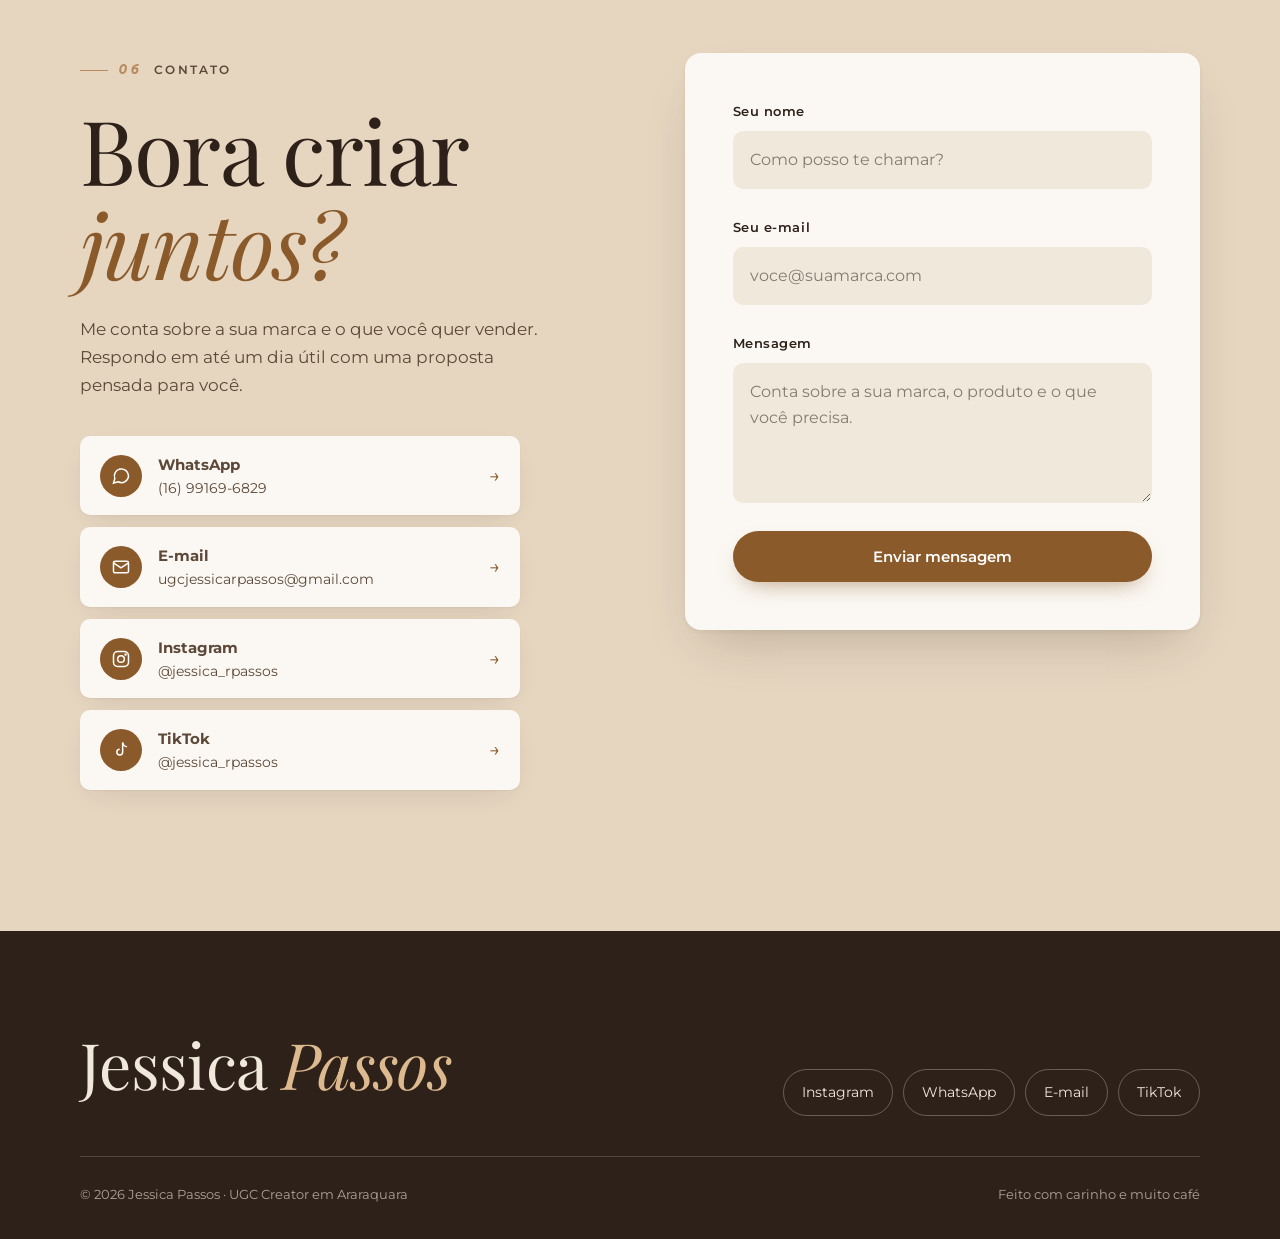
==== commit 7eba947c: "Atualiza portfolio 2026-11-25 17:11" ====
--- a/index.html
+++ b/index.html
@@ -708,6 +708,10 @@
    descricao: o que aparece na foto (legenda da foto ampliada e leitores de tela)
    foco (opcional): qual parte da foto aparece no quadradinho, ex.: "center 80%" mostra mais a parte de baixo */
 const fotos = [
+  { imagem: "fotos/foto-13.jpg", descricao: "Anéis dourados em destaque na mão estendida" },
+  { imagem: "fotos/foto-14.jpg", descricao: "Acessórios de ciclismo organizados sobre a madeira" },
+  { imagem: "fotos/foto-15.jpg", descricao: "Pedal ao pôr do sol com a bicicleta", foco: "center 40%" },
+  { imagem: "fotos/foto-16.jpg", descricao: "Tampa dourada do perfume sob a luz do sol", foco: "54% center" },
   { imagem: "fotos/foto-01.jpg", descricao: "Finalizador All in One contra a luz dourada da cortina" },
   { imagem: "fotos/foto-02.jpg", descricao: "Batom líquido matte sendo aplicado nos lábios" },
   { imagem: "fotos/foto-03.jpg", descricao: "Scarpins prateados refletidos no espelho" },
@@ -719,11 +723,7 @@
   { imagem: "fotos/foto-09.jpg", descricao: "Conjunto fitness roxo contra o muro ao sol", foco: "center 75%" },
   { imagem: "fotos/foto-10.jpg", descricao: "Protetor solar facial aplicado no rosto" },
   { imagem: "fotos/foto-11.jpg", descricao: "Perfume borrifado no pescoço" },
-  { imagem: "fotos/foto-12.jpg", descricao: "Colar dourado com pingente de ursinho cravejado" },
-  { imagem: "fotos/foto-13.jpg", descricao: "Anéis dourados em destaque na mão estendida" },
-  { imagem: "fotos/foto-14.jpg", descricao: "Acessórios de ciclismo organizados sobre a madeira" },
-  { imagem: "fotos/foto-15.jpg", descricao: "Pedal ao pôr do sol com a bicicleta", foco: "center 40%" },
-  { imagem: "fotos/foto-16.jpg", descricao: "Tampa dourada do perfume sob a luz do sol", foco: "54% center" }
+  { imagem: "fotos/foto-12.jpg", descricao: "Colar dourado com pingente de ursinho cravejado" }
 ];
 
 /* Nichos, na ordem dos botões. O primeiro abre selecionado. "todos" mostra tudo. */
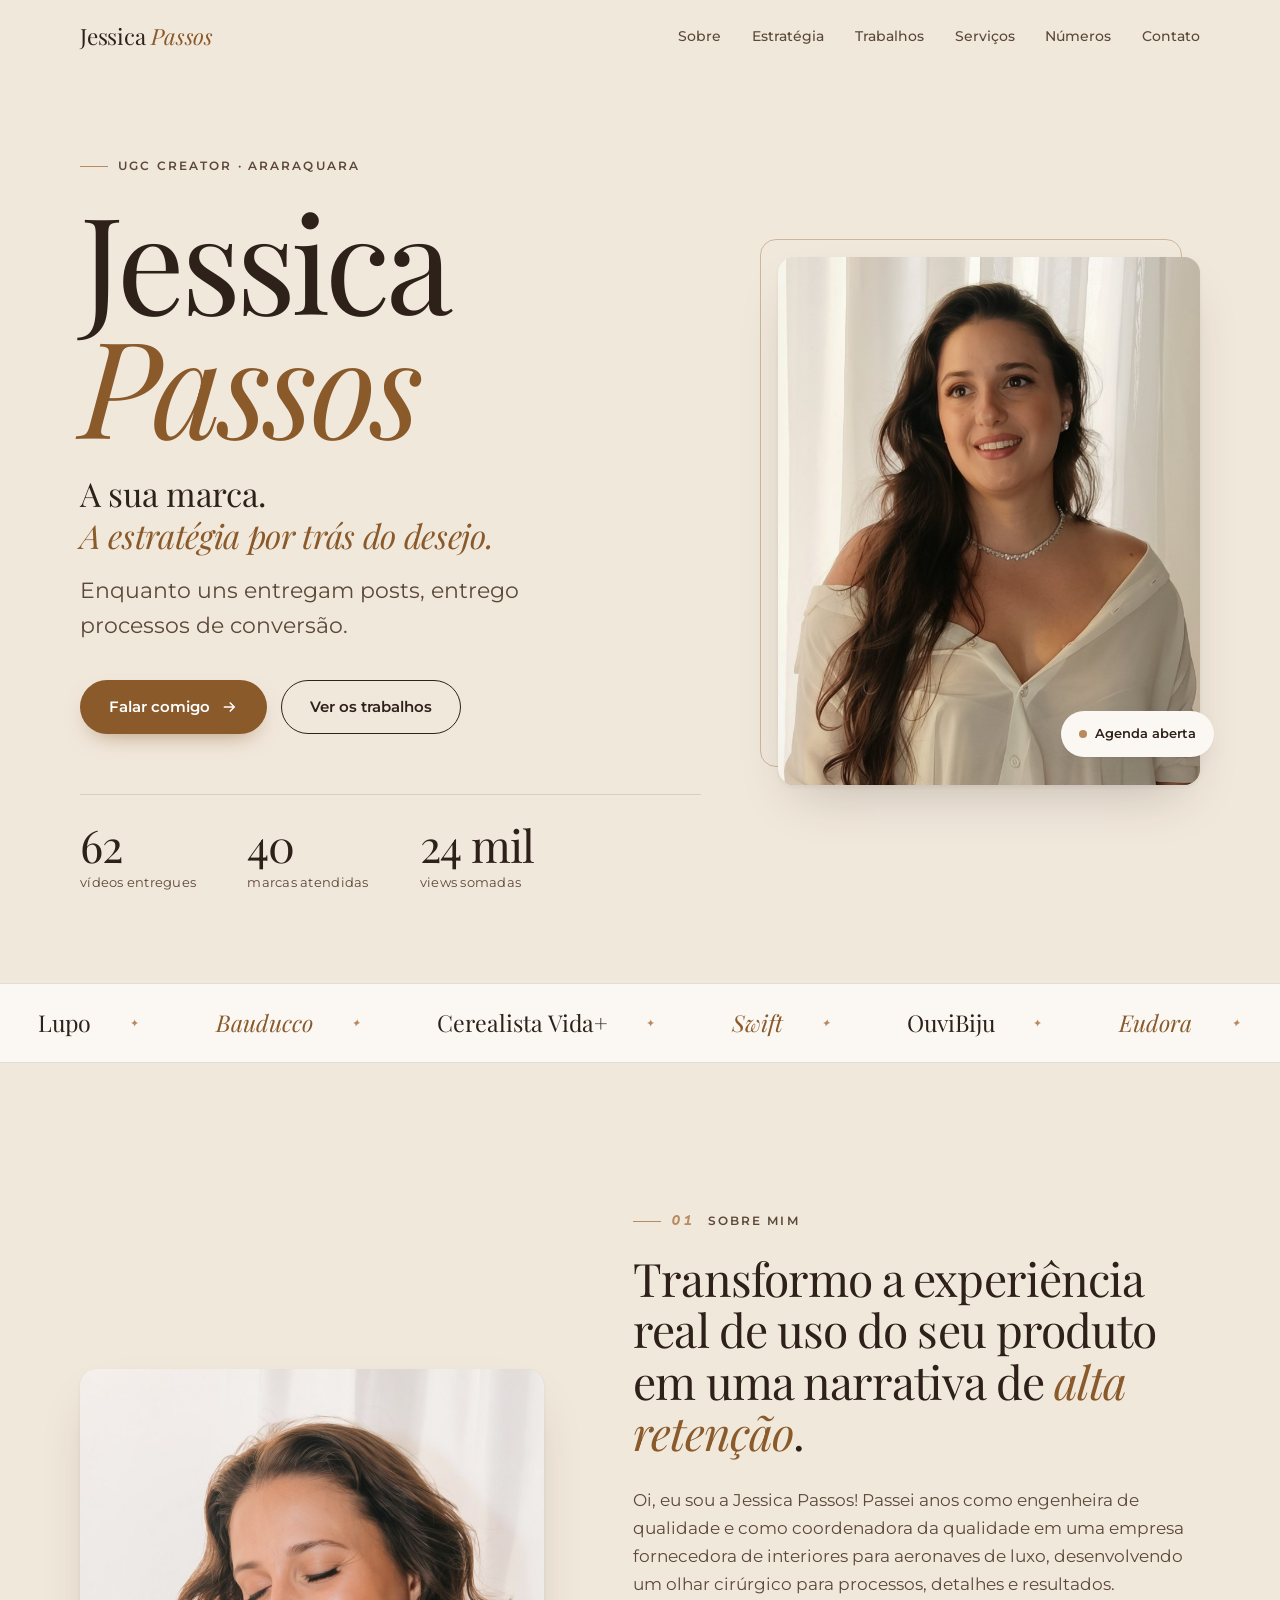
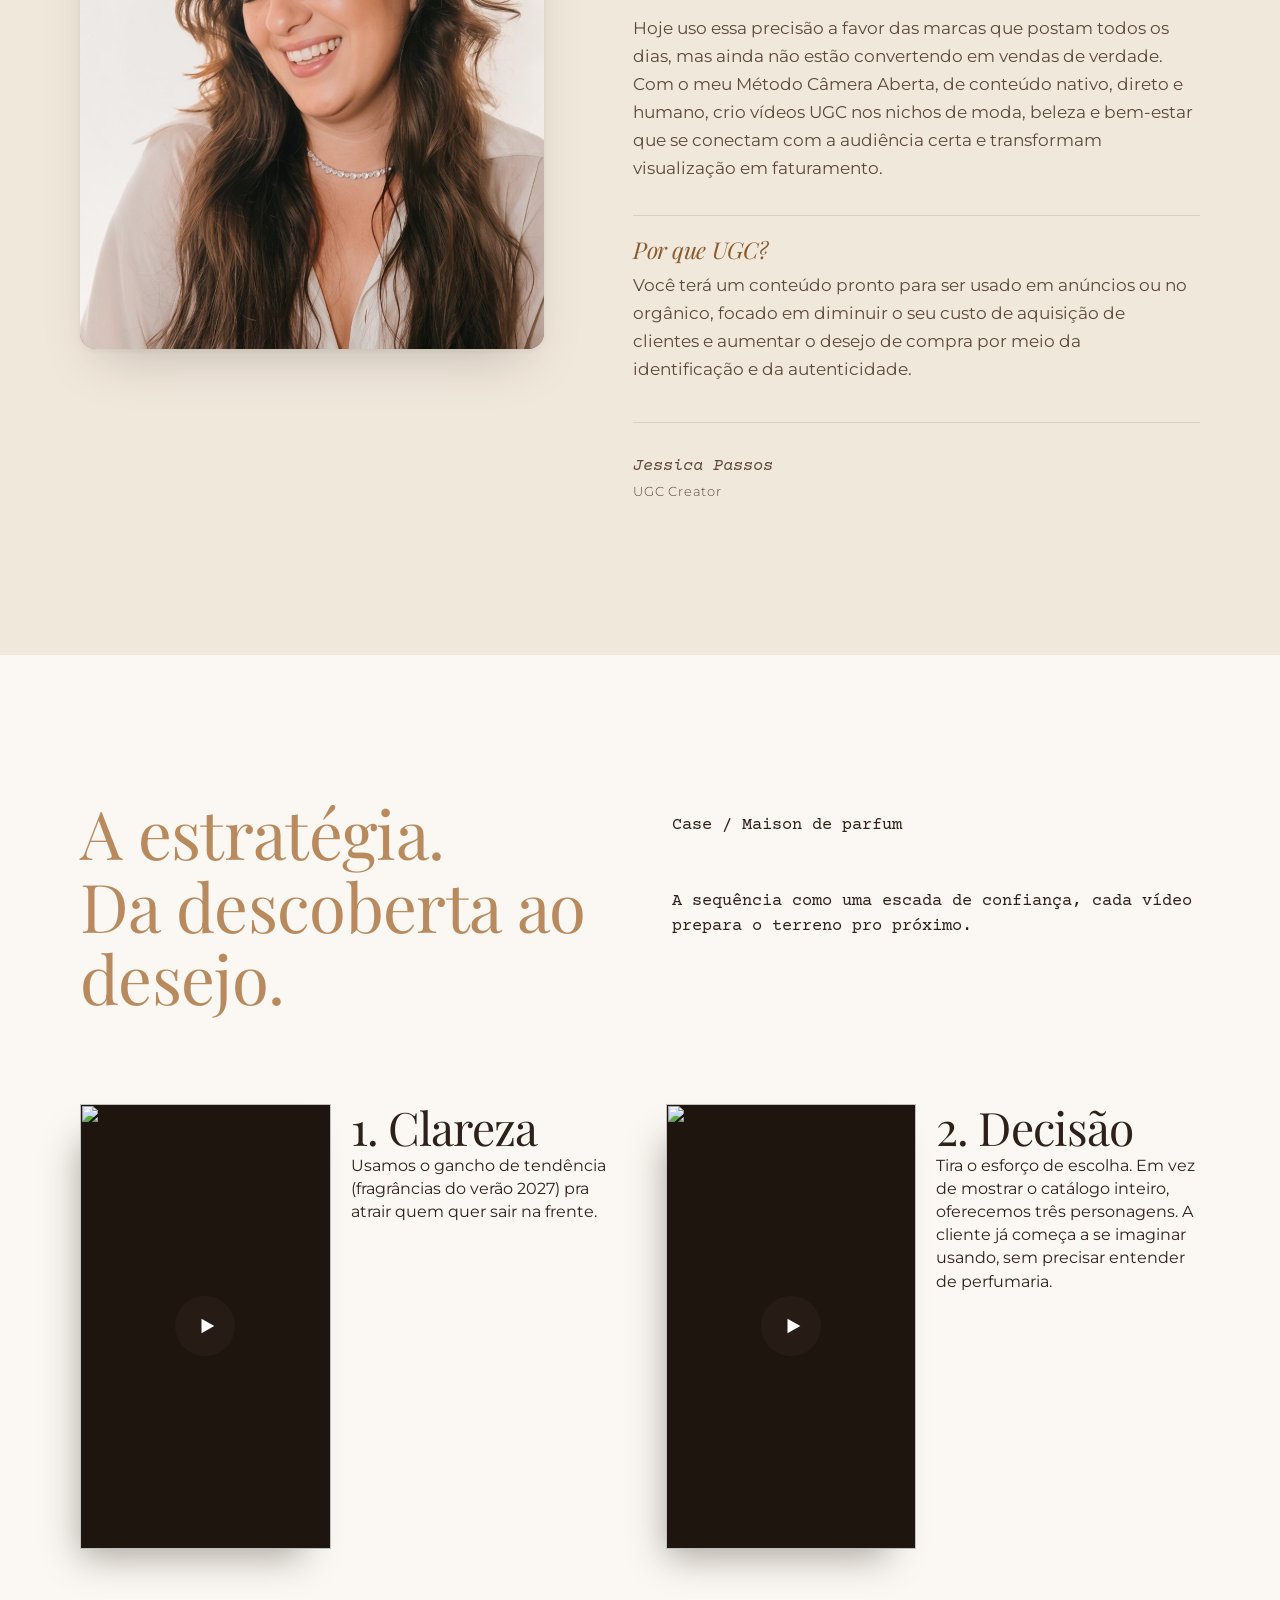
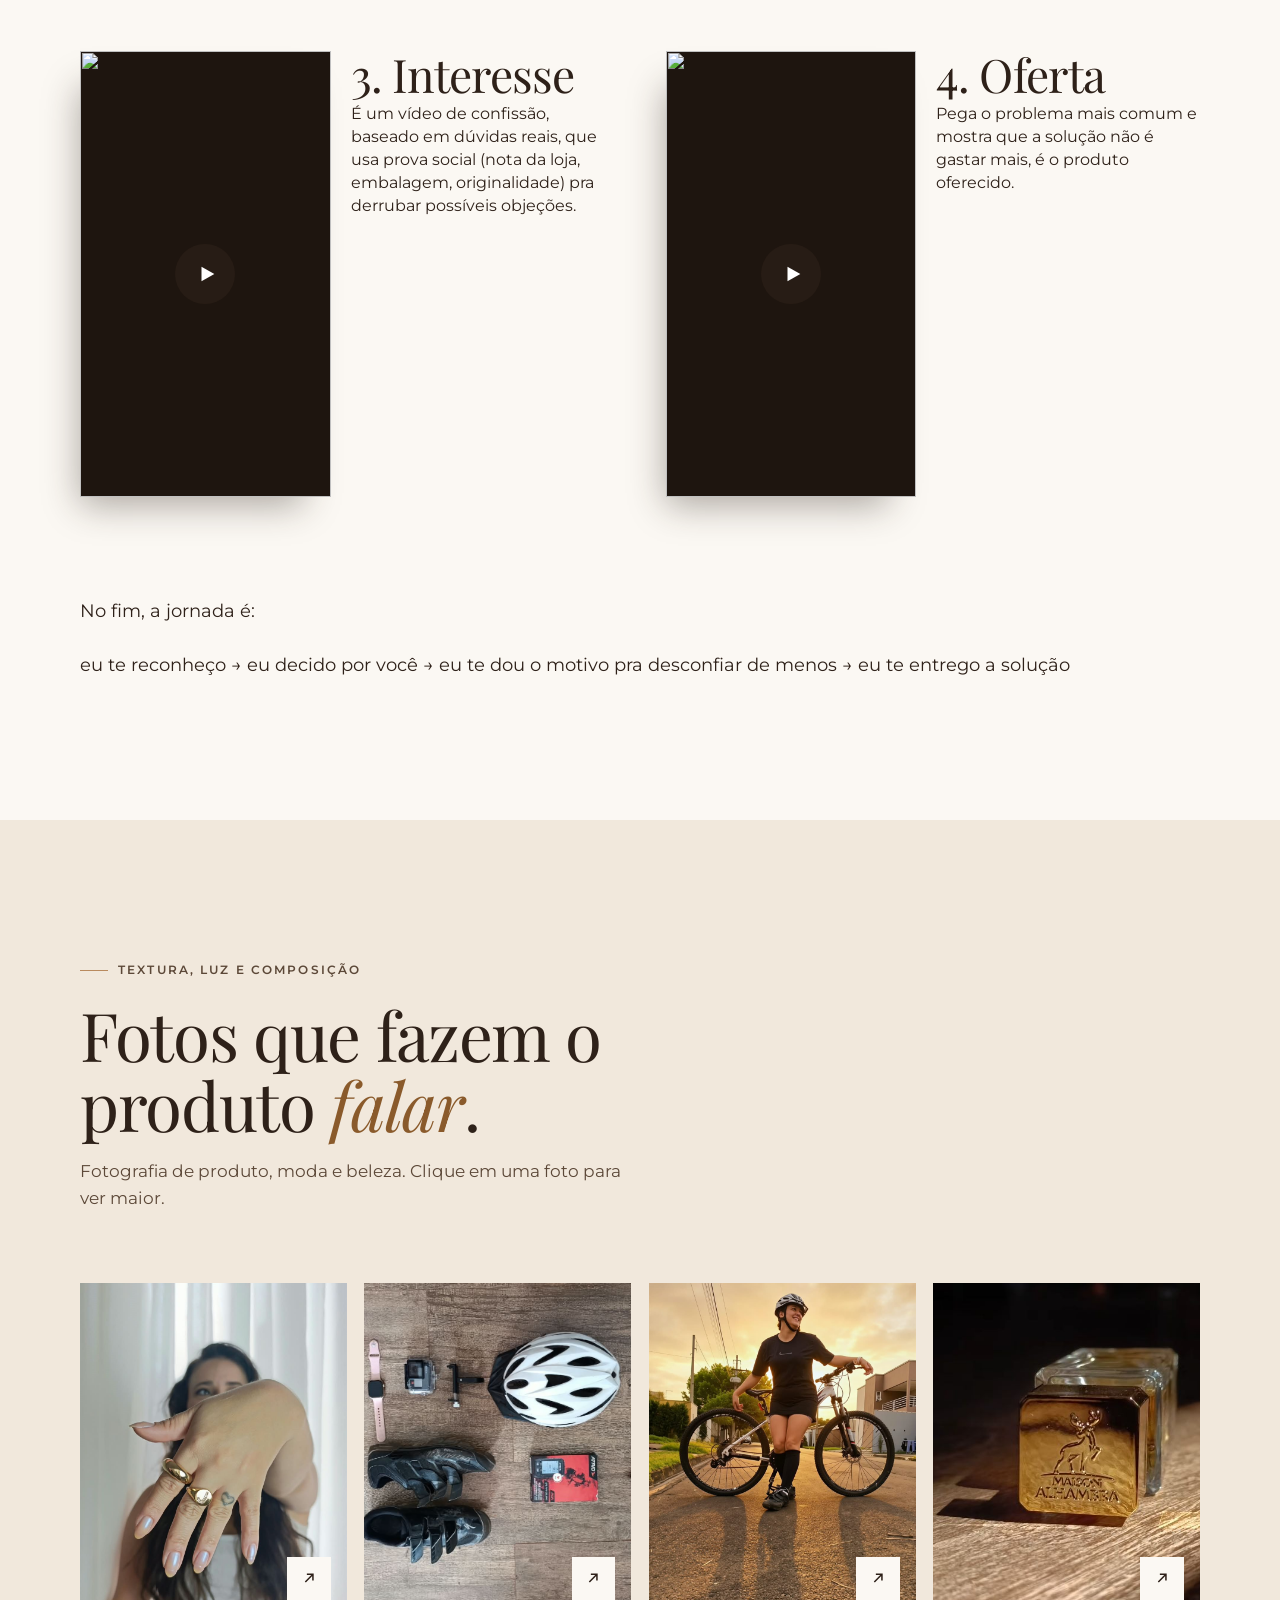
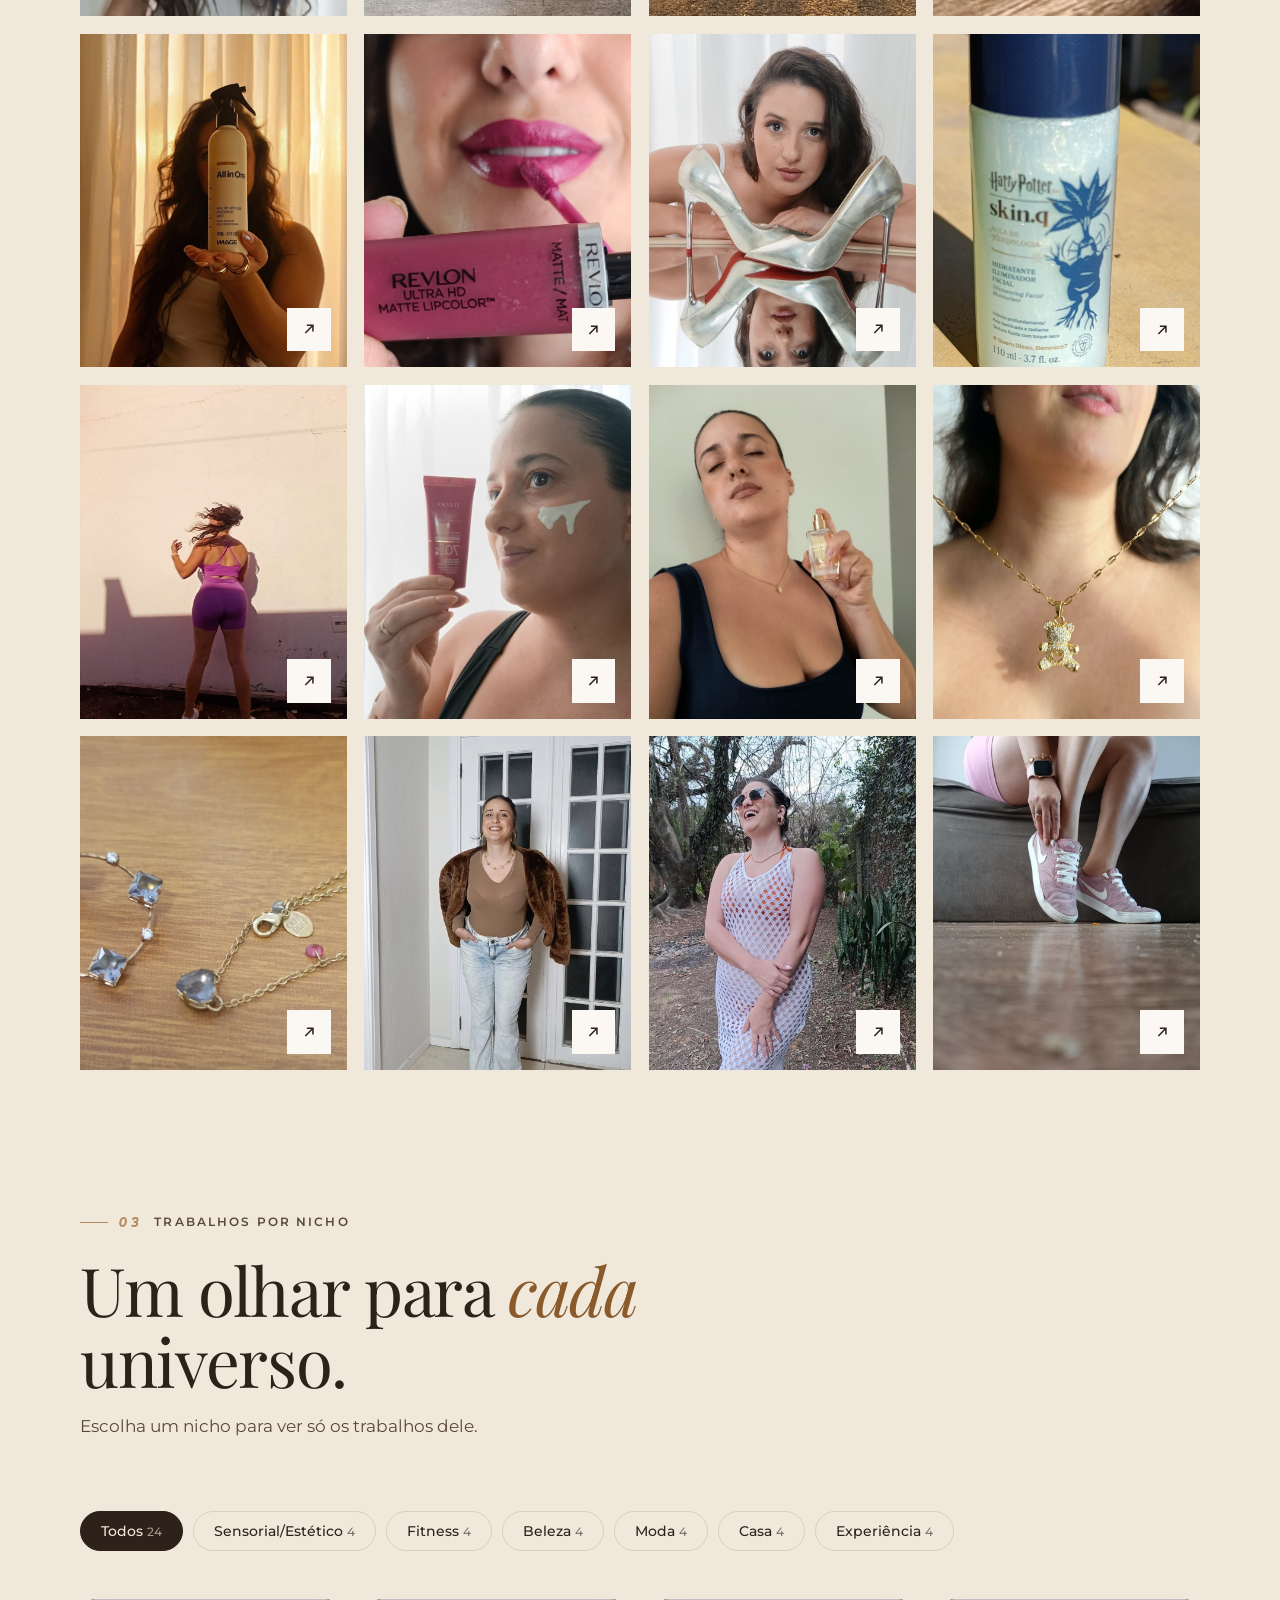
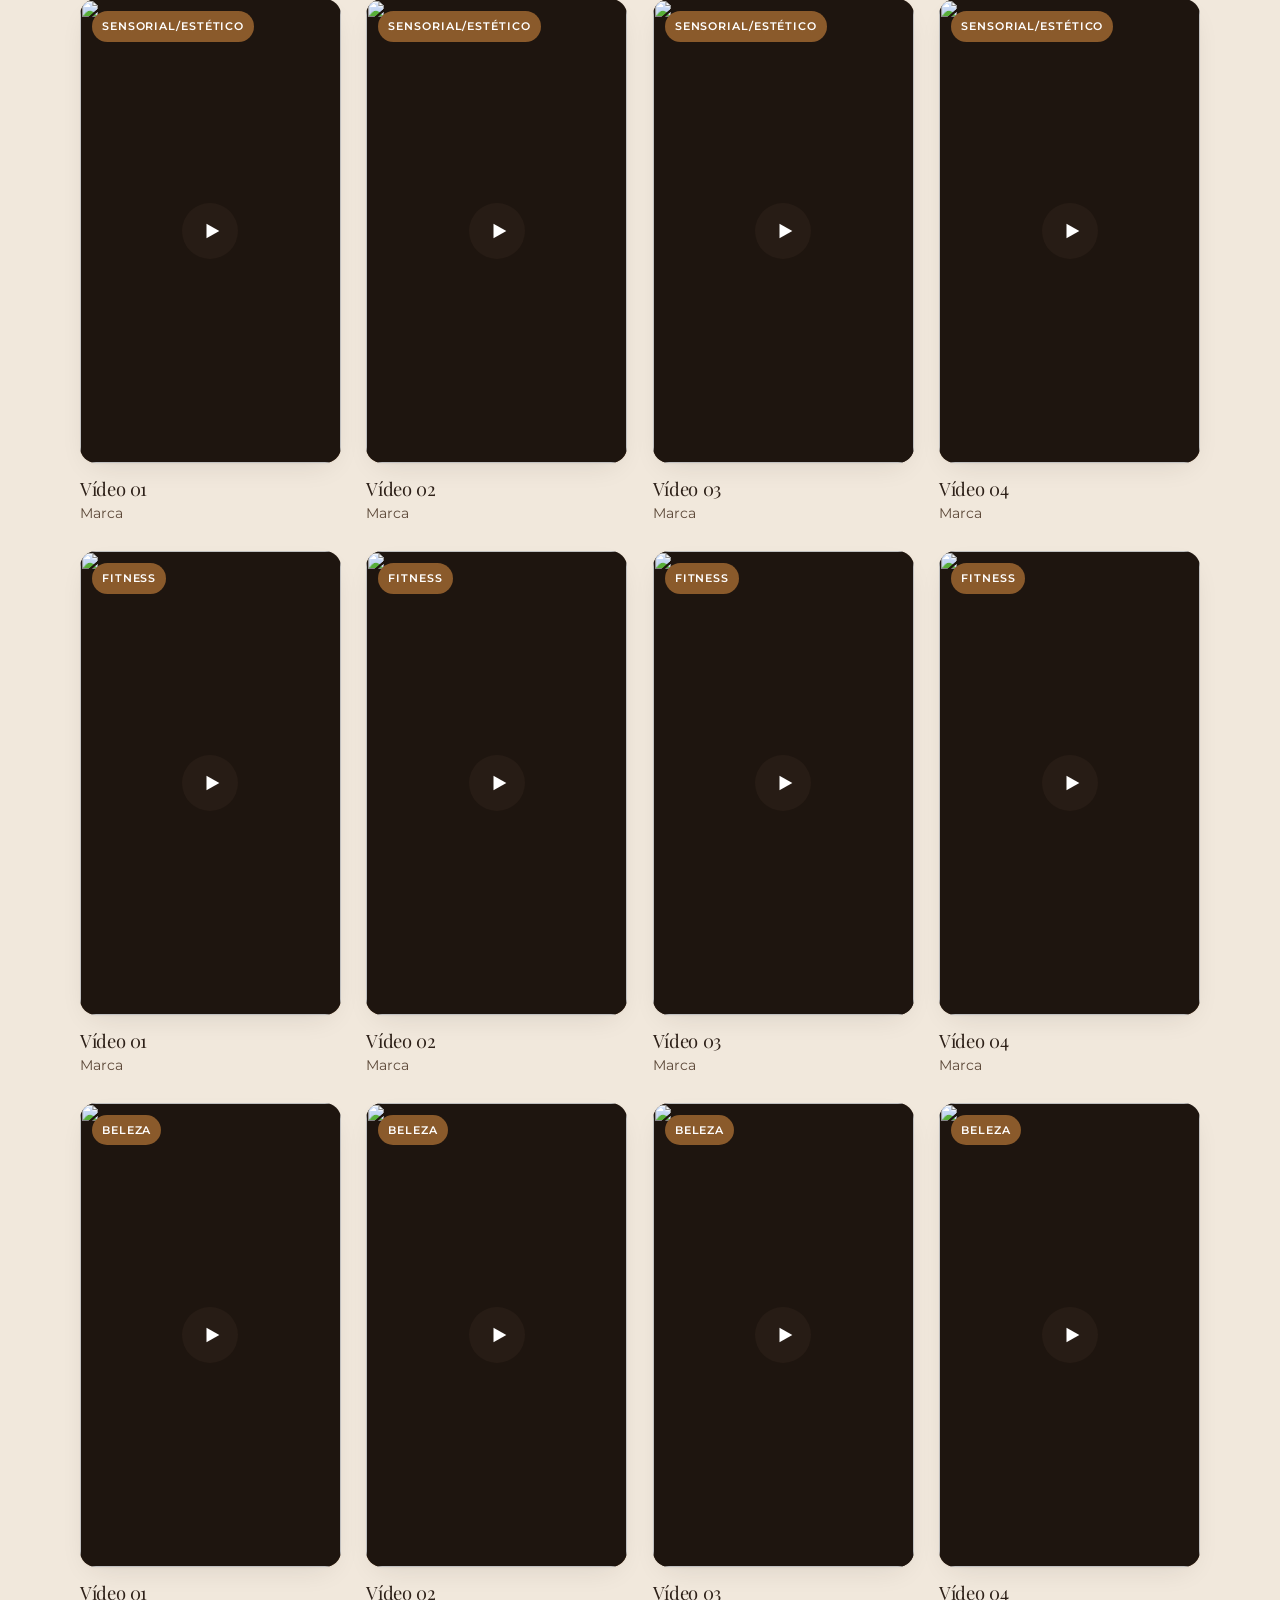
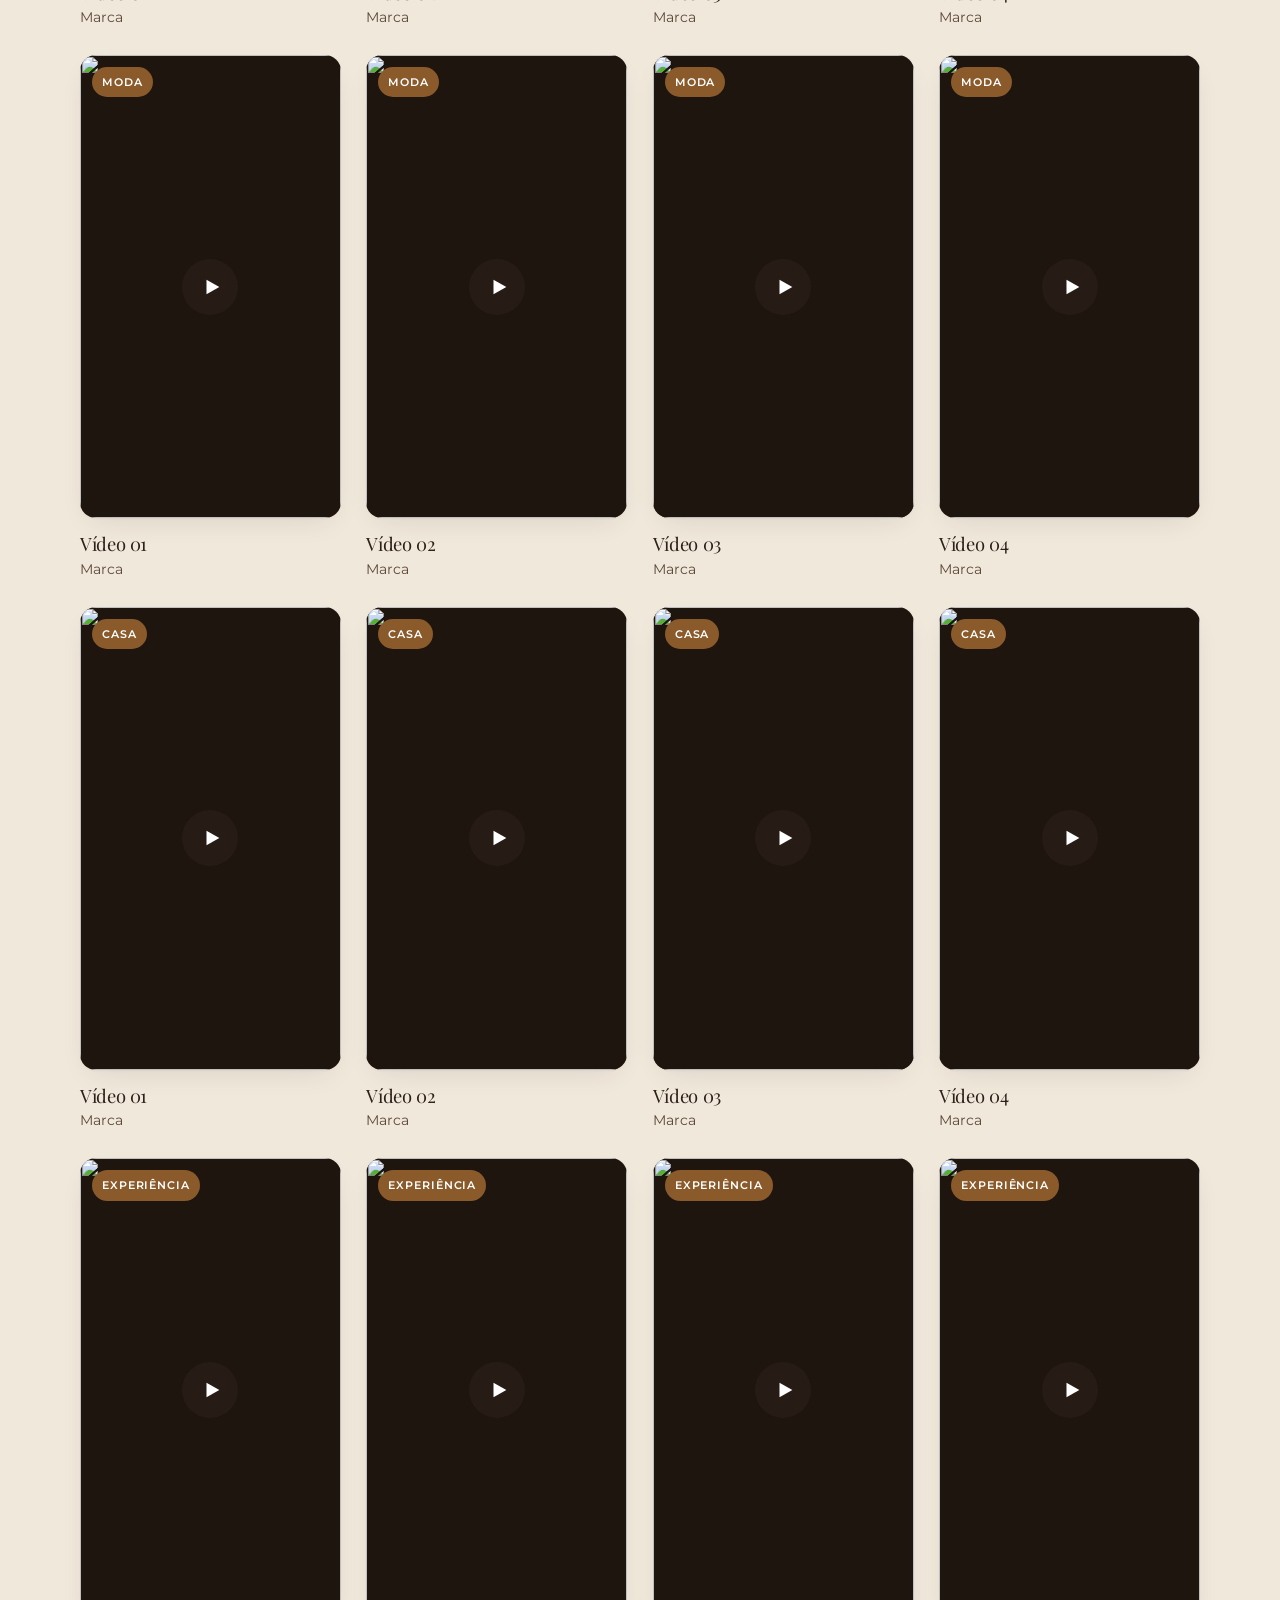
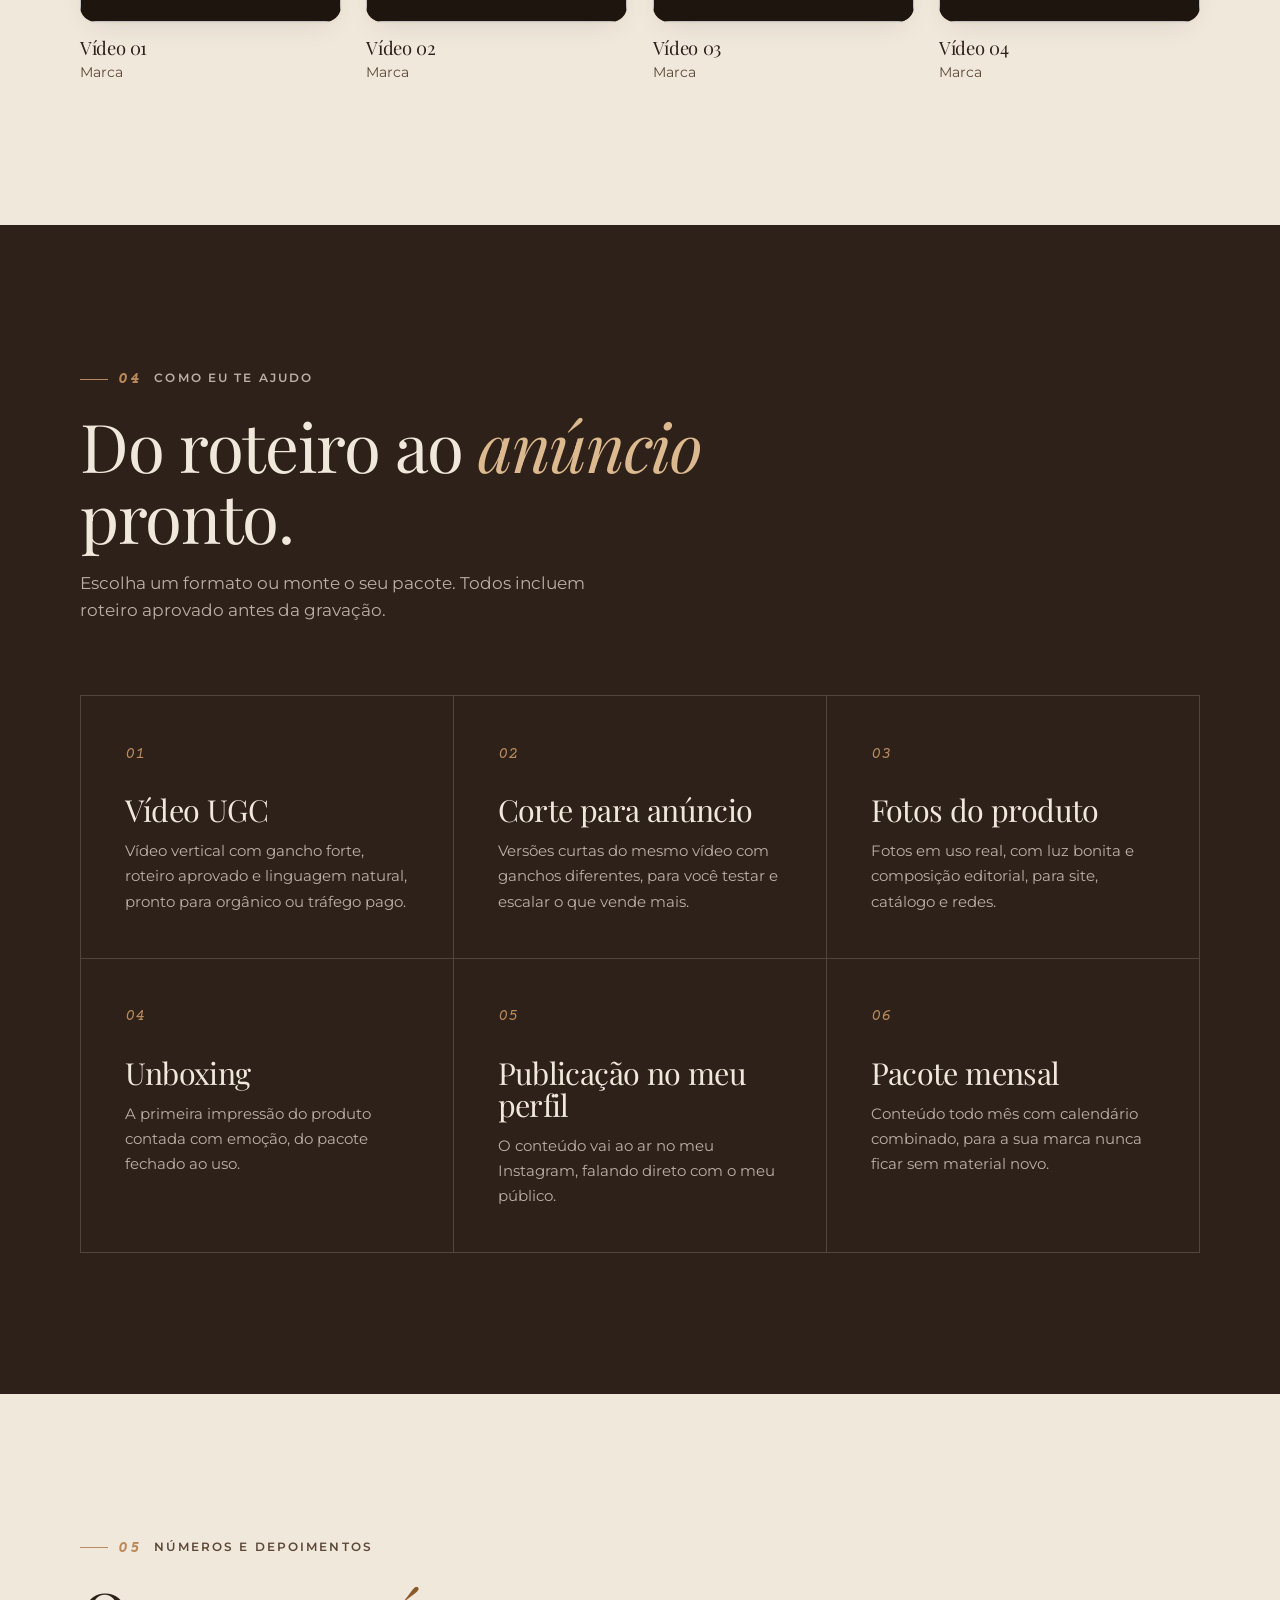
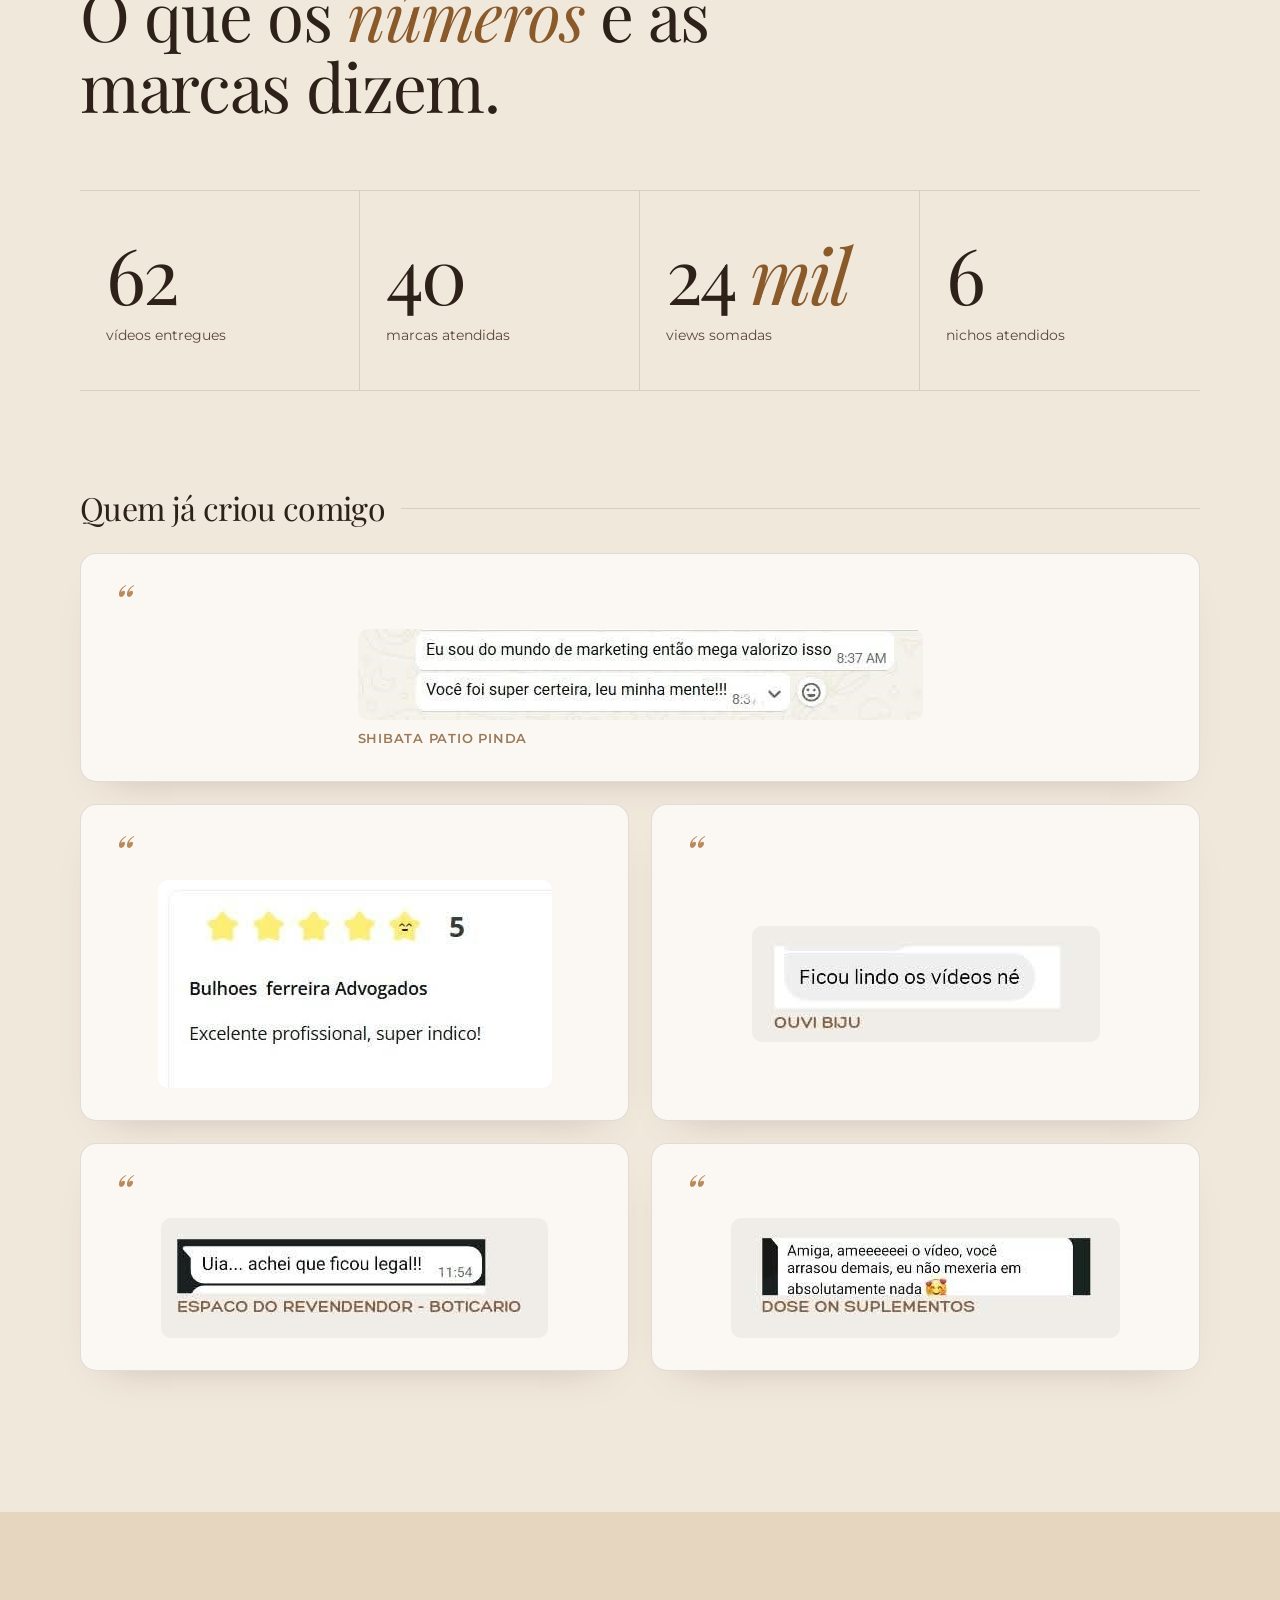
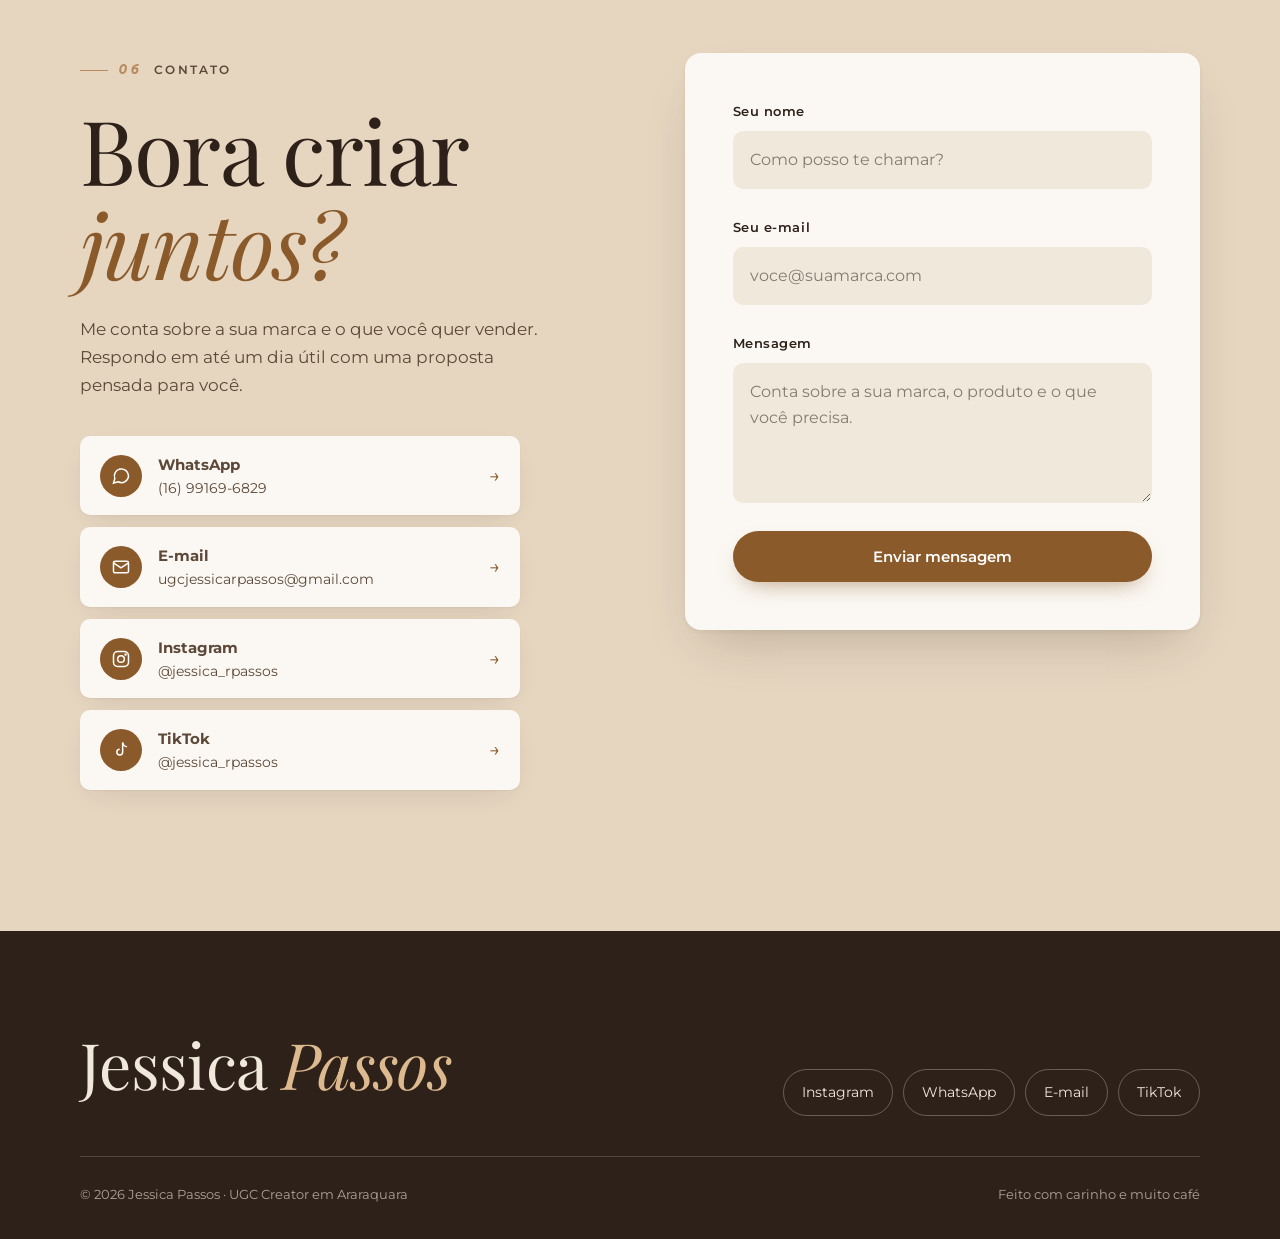
==== commit e01fa709: "Atualiza portfolio 2026-11-25 17:14" ====
--- a/index.html
+++ b/index.html
@@ -716,14 +716,14 @@
   { imagem: "fotos/foto-02.jpg", descricao: "Batom líquido matte sendo aplicado nos lábios" },
   { imagem: "fotos/foto-03.jpg", descricao: "Scarpins prateados refletidos no espelho" },
   { imagem: "fotos/foto-04.jpg", descricao: "Hidratante iluminador facial brilhando ao sol" },
+  { imagem: "fotos/foto-09.jpg", descricao: "Conjunto fitness roxo contra o muro ao sol", foco: "center 75%" },
+  { imagem: "fotos/foto-10.jpg", descricao: "Protetor solar facial aplicado no rosto" },
+  { imagem: "fotos/foto-11.jpg", descricao: "Perfume borrifado no pescoço" },
+  { imagem: "fotos/foto-12.jpg", descricao: "Colar dourado com pingente de ursinho cravejado" },
   { imagem: "fotos/foto-05.jpg", descricao: "Colar e pulseira com pedras azuis sobre a madeira" },
   { imagem: "fotos/foto-06.jpg", descricao: "Look com casaco de pelúcia marrom e jeans claro" },
   { imagem: "fotos/foto-07.jpg", descricao: "Saída de praia de crochê branca no jardim" },
-  { imagem: "fotos/foto-08.jpg", descricao: "Tênis rosa com conjunto fitness" },
-  { imagem: "fotos/foto-09.jpg", descricao: "Conjunto fitness roxo contra o muro ao sol", foco: "center 75%" },
-  { imagem: "fotos/foto-10.jpg", descricao: "Protetor solar facial aplicado no rosto" },
-  { imagem: "fotos/foto-11.jpg", descricao: "Perfume borrifado no pescoço" },
-  { imagem: "fotos/foto-12.jpg", descricao: "Colar dourado com pingente de ursinho cravejado" }
+  { imagem: "fotos/foto-08.jpg", descricao: "Tênis rosa com conjunto fitness" }
 ];
 
 /* Nichos, na ordem dos botões. O primeiro abre selecionado. "todos" mostra tudo. */
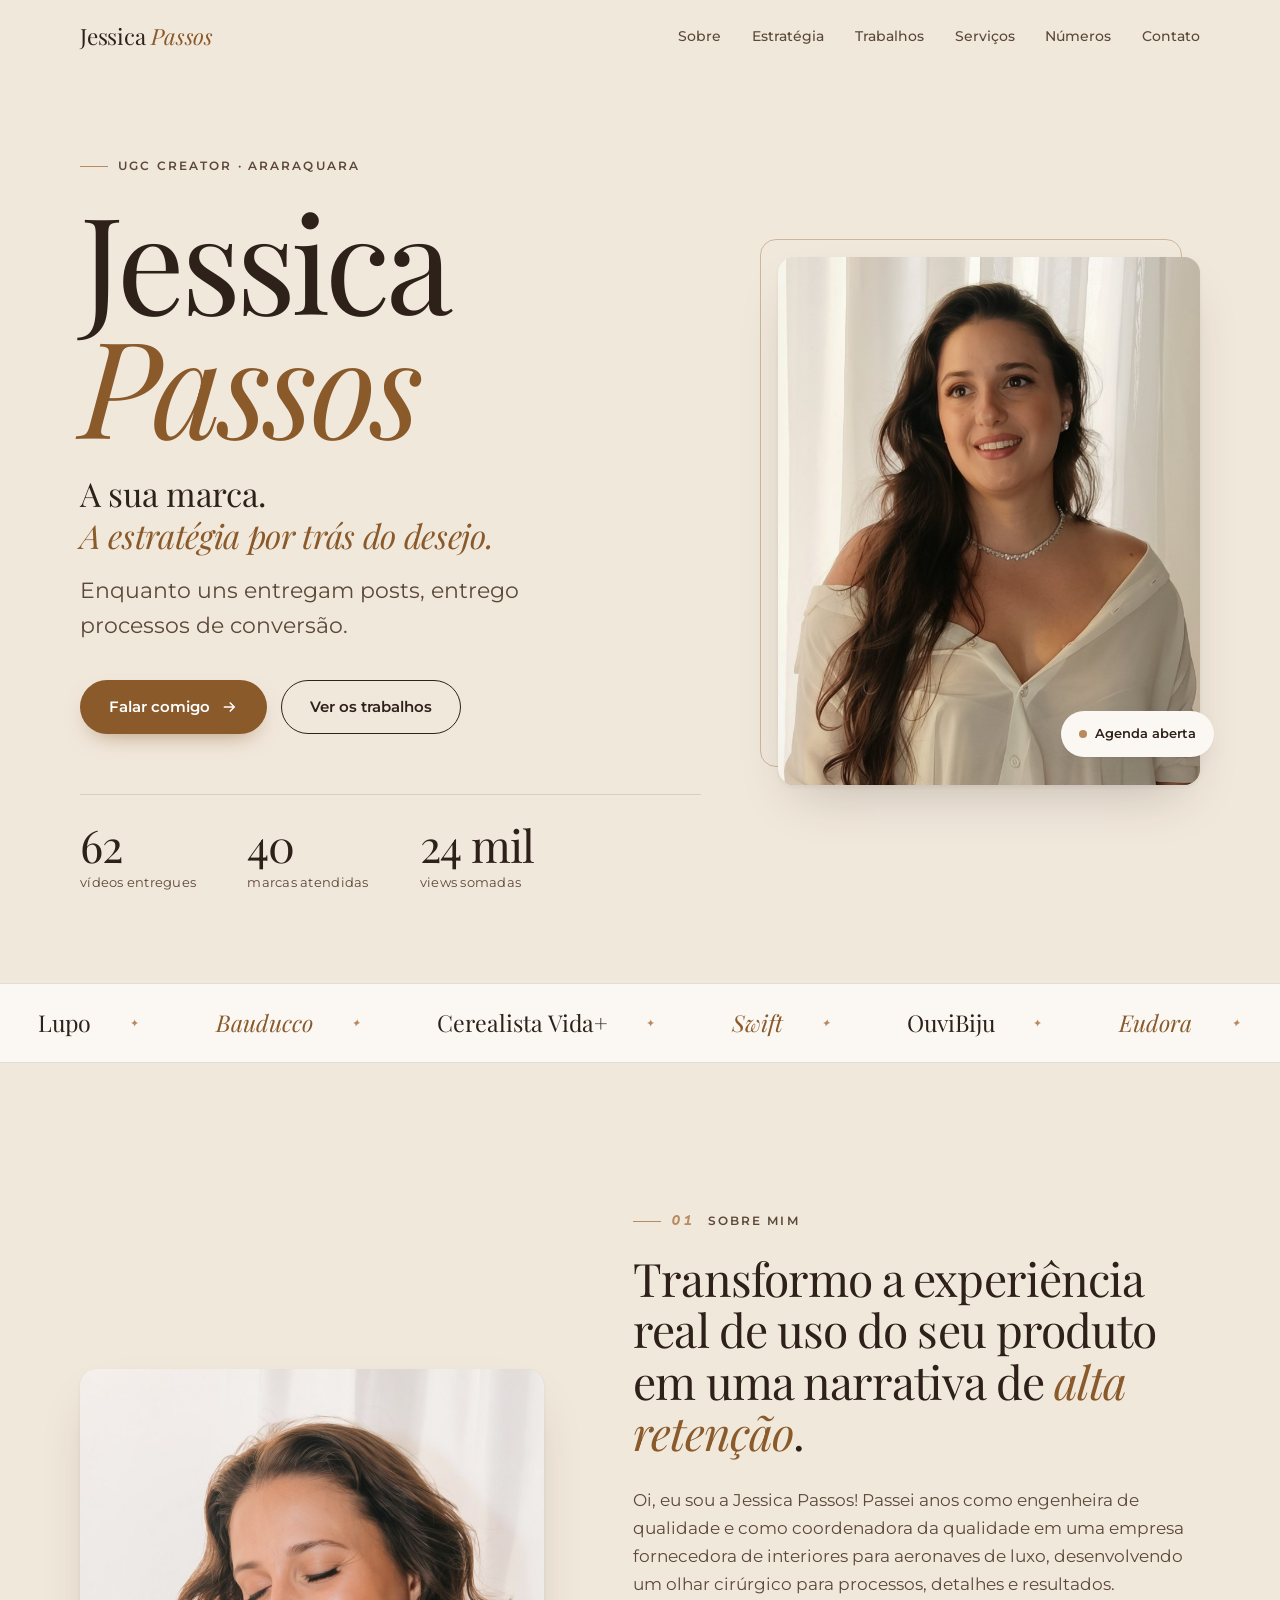
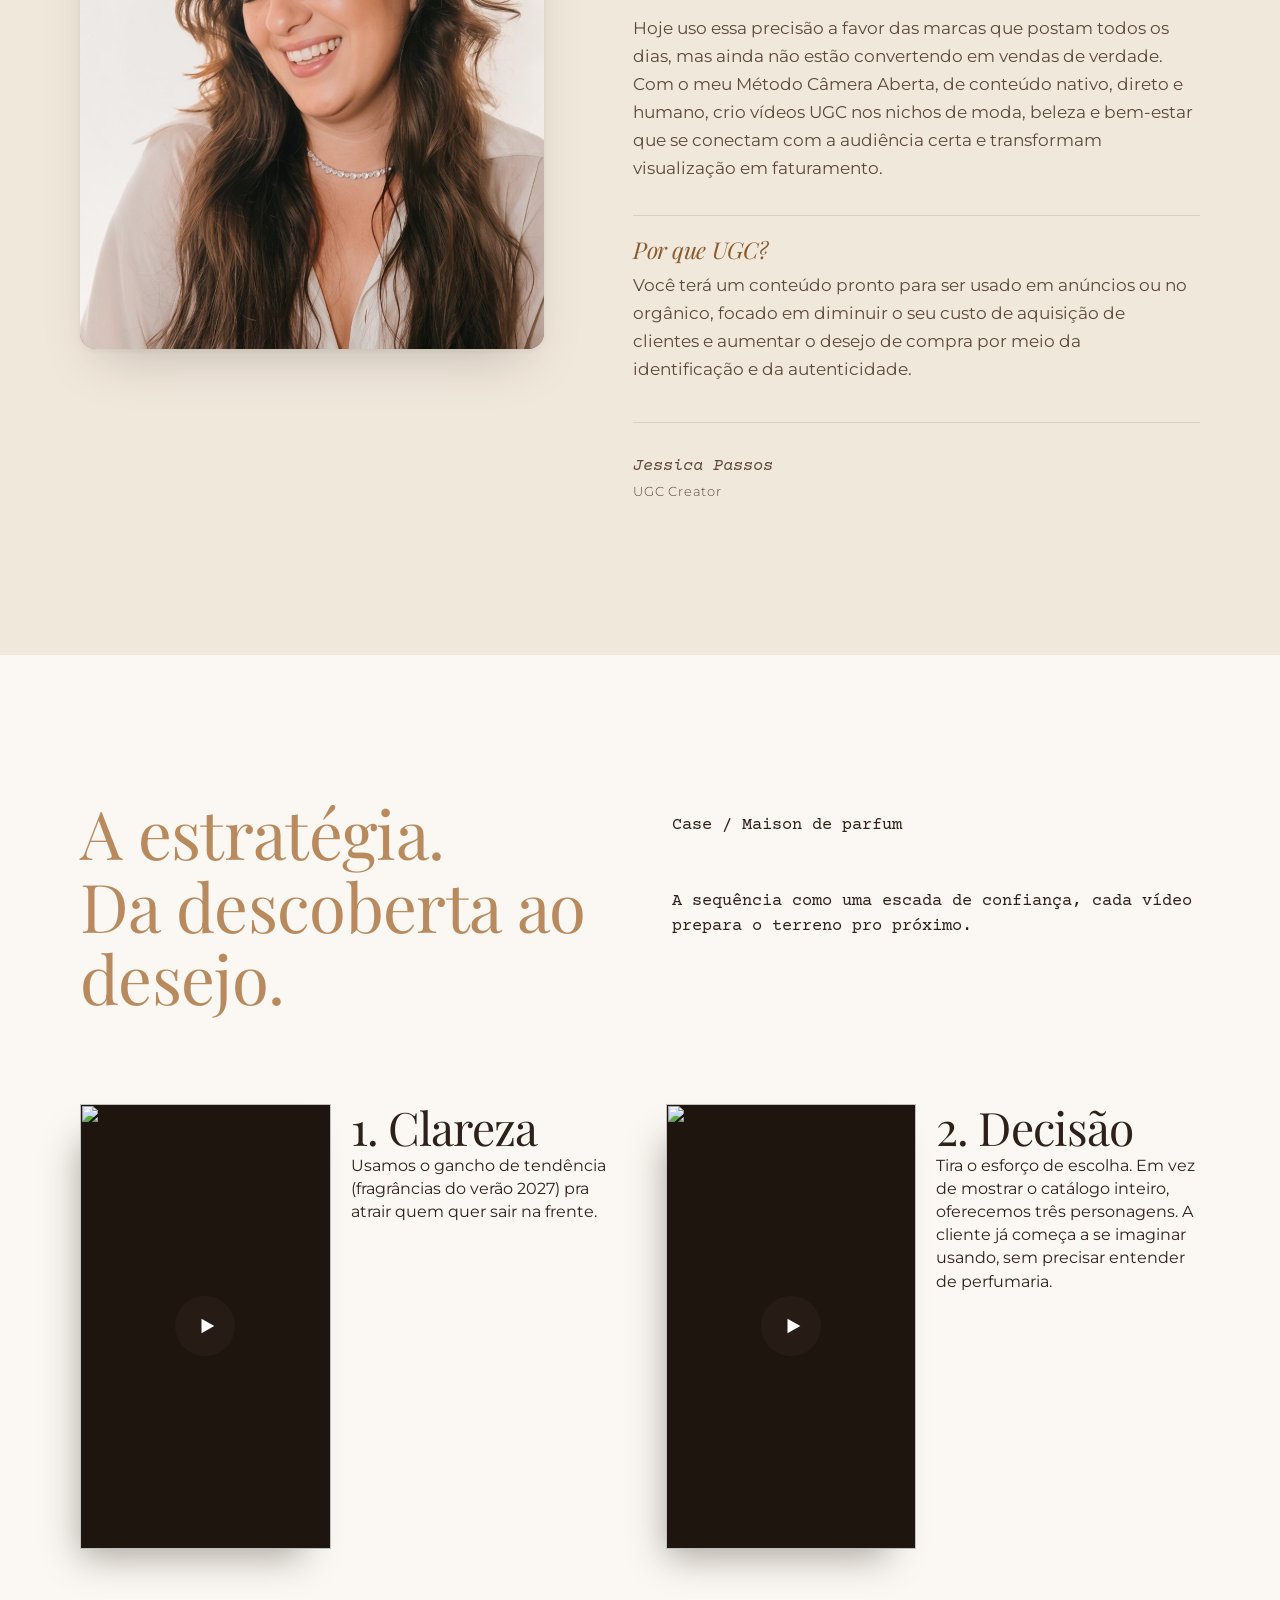
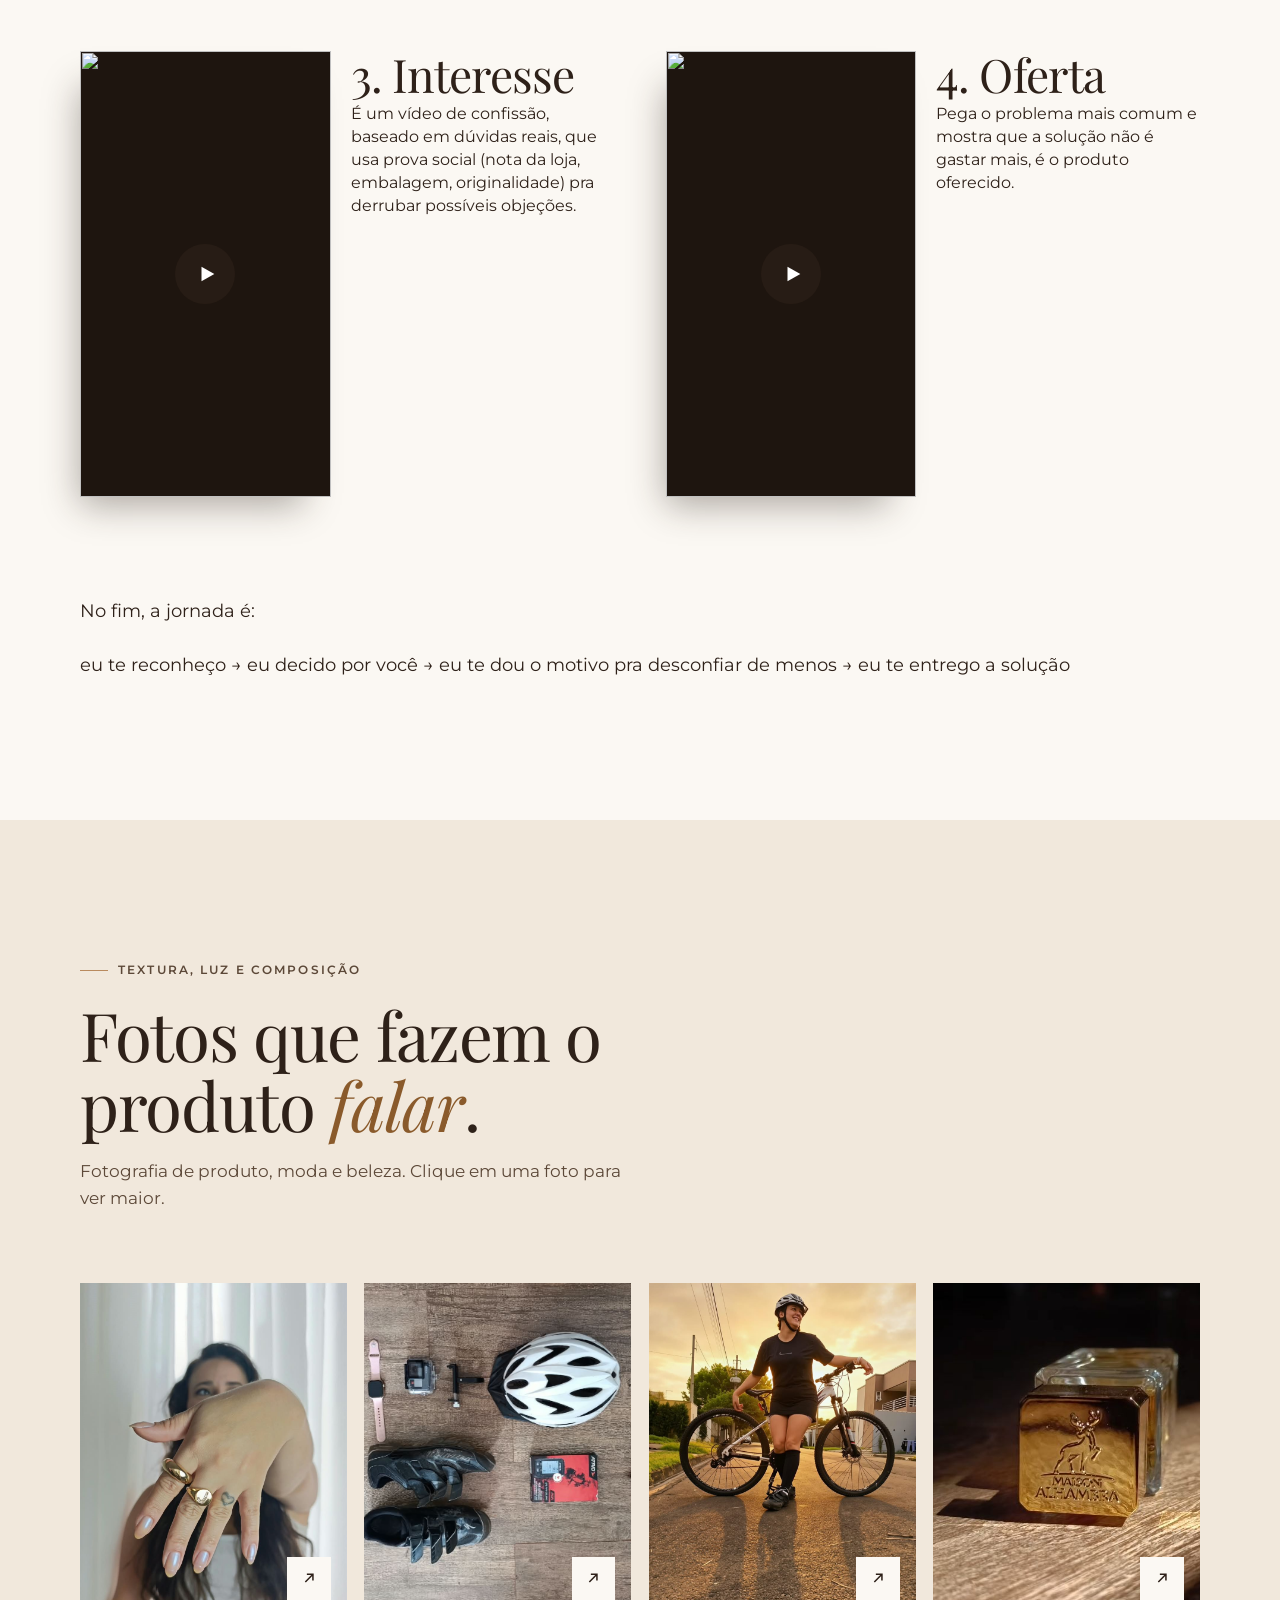
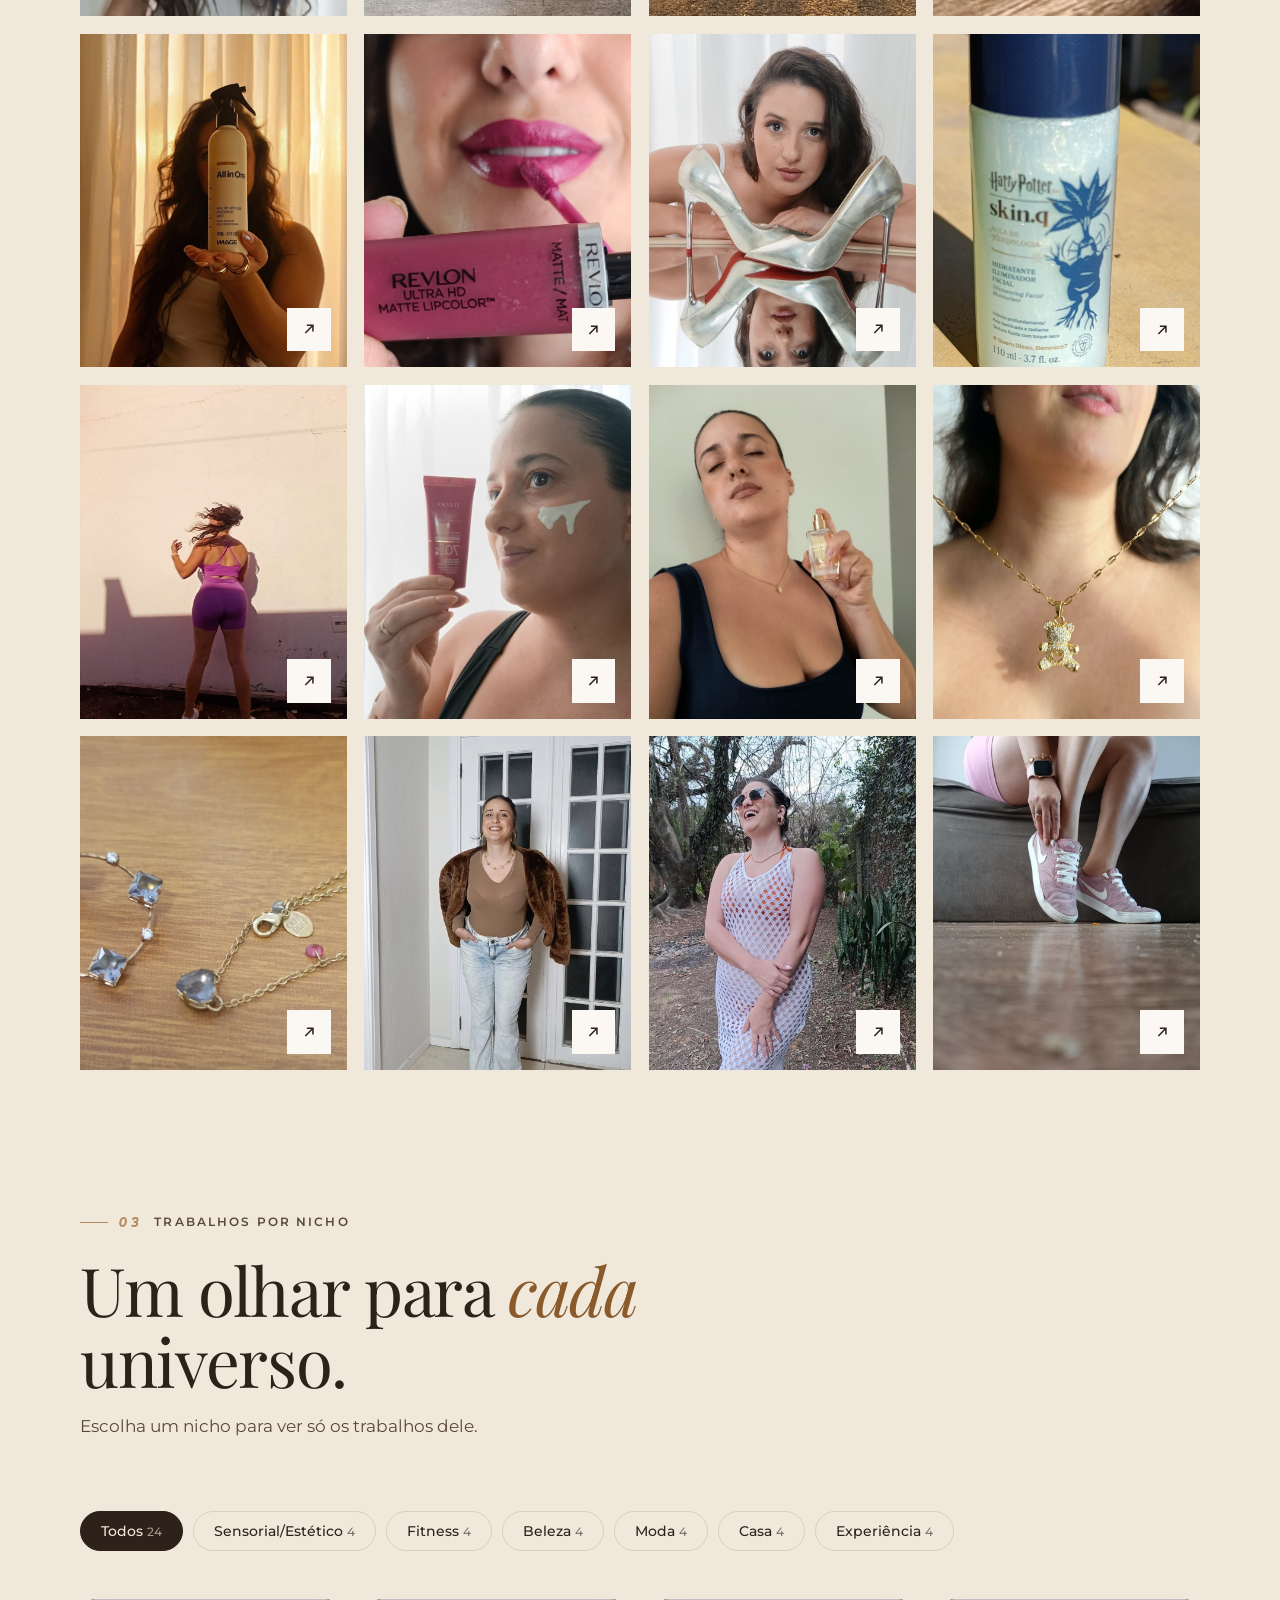
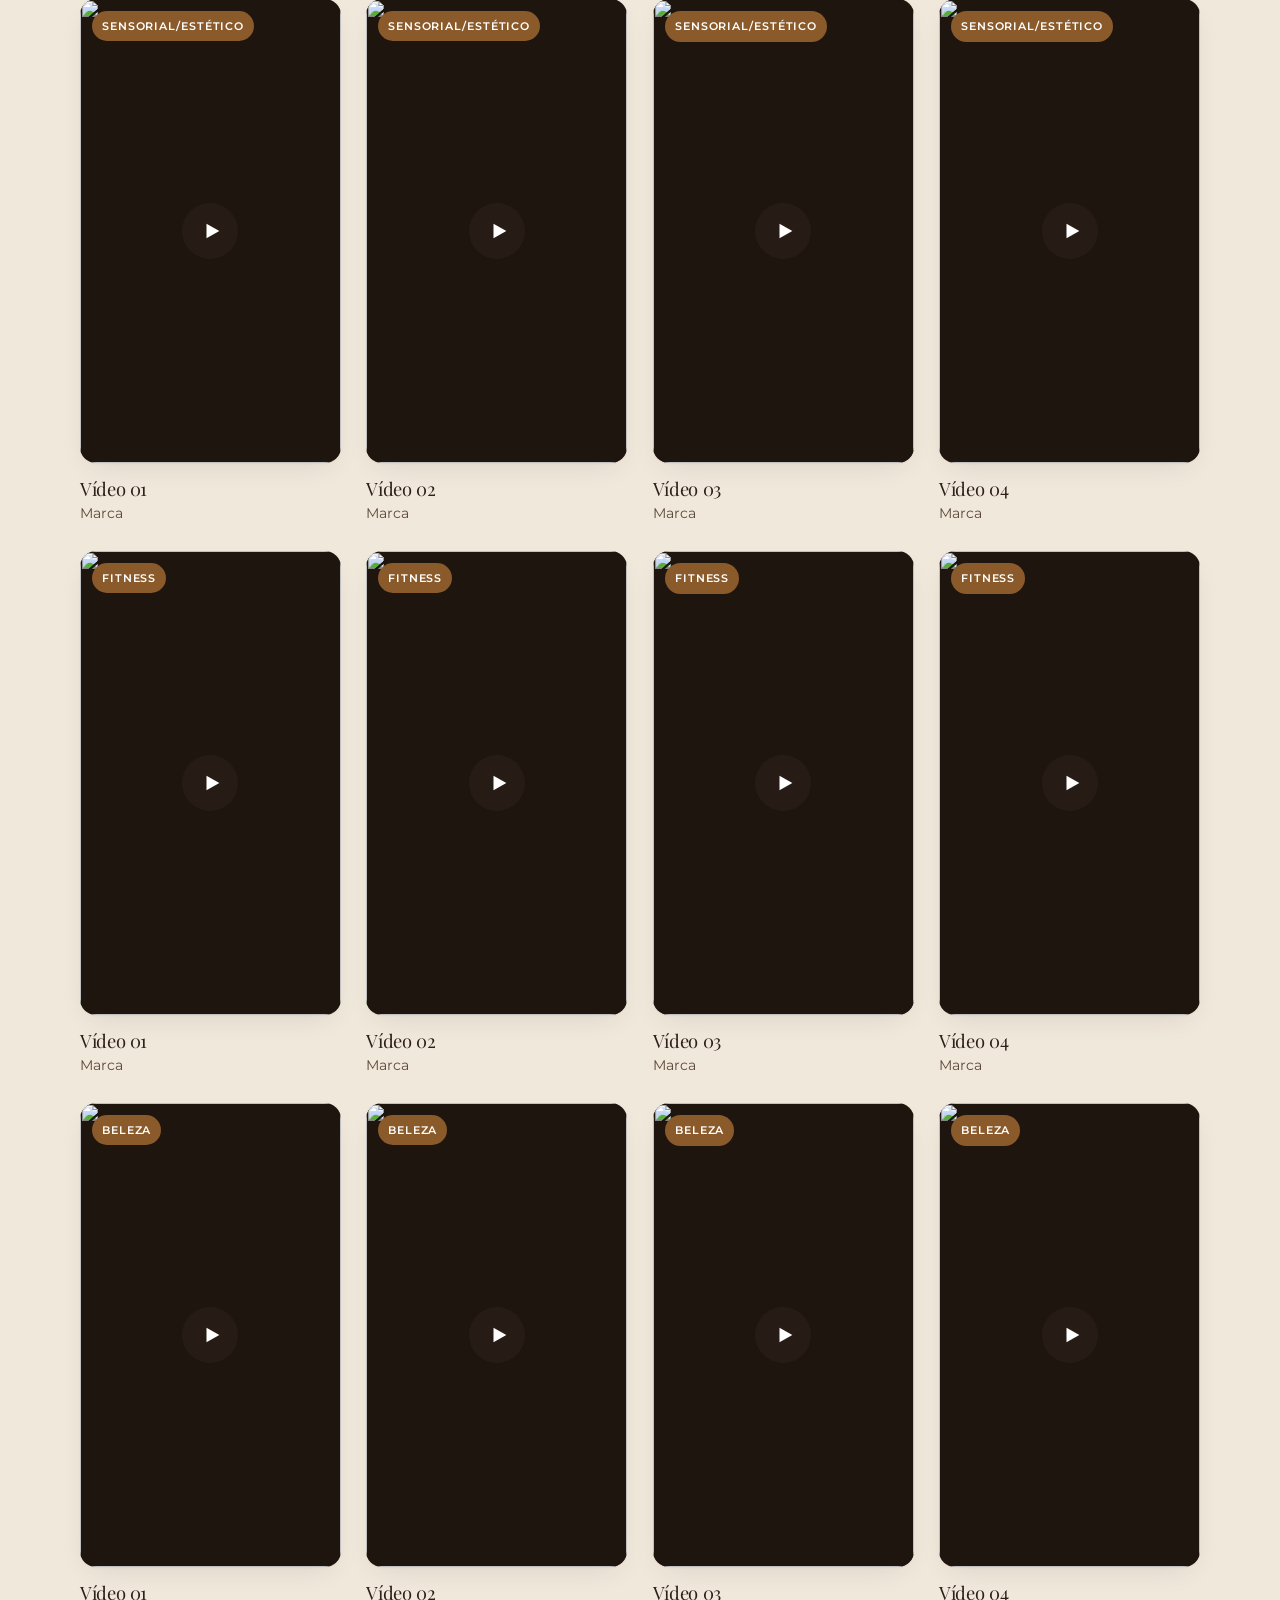
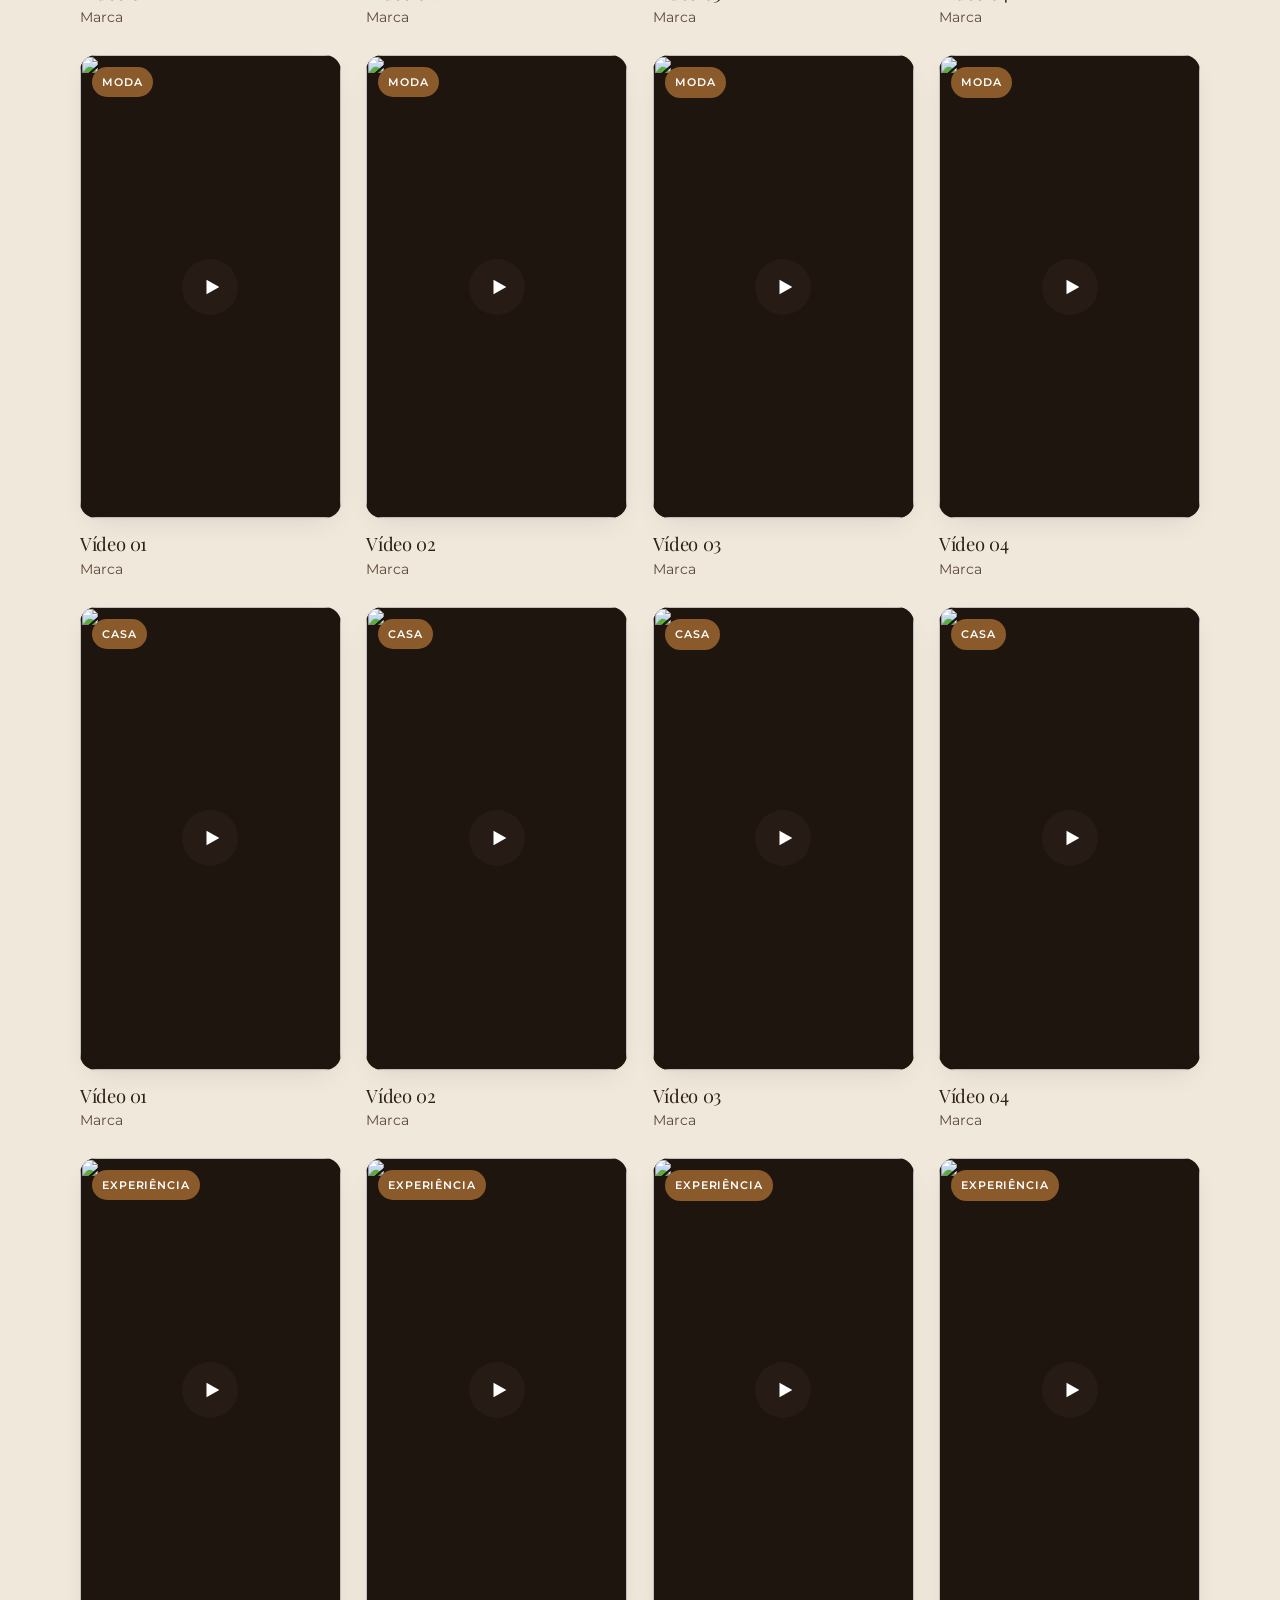
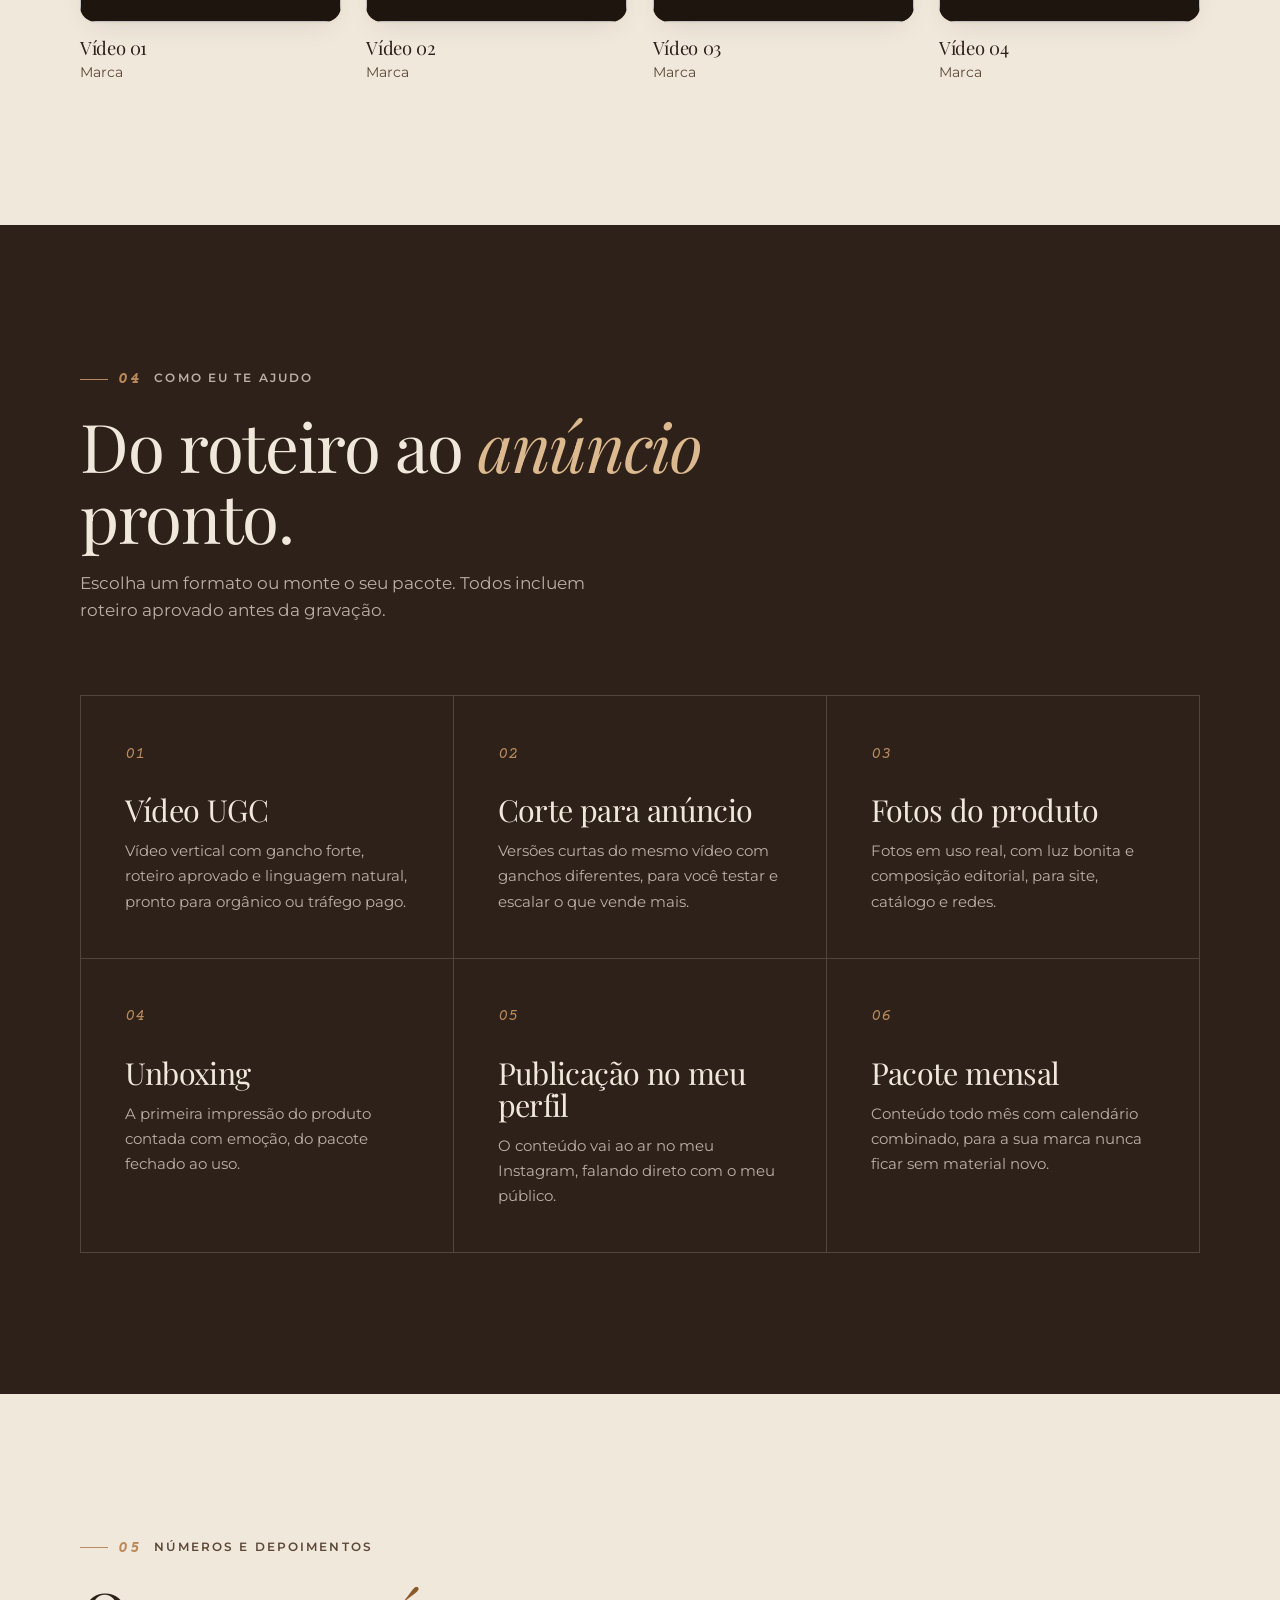
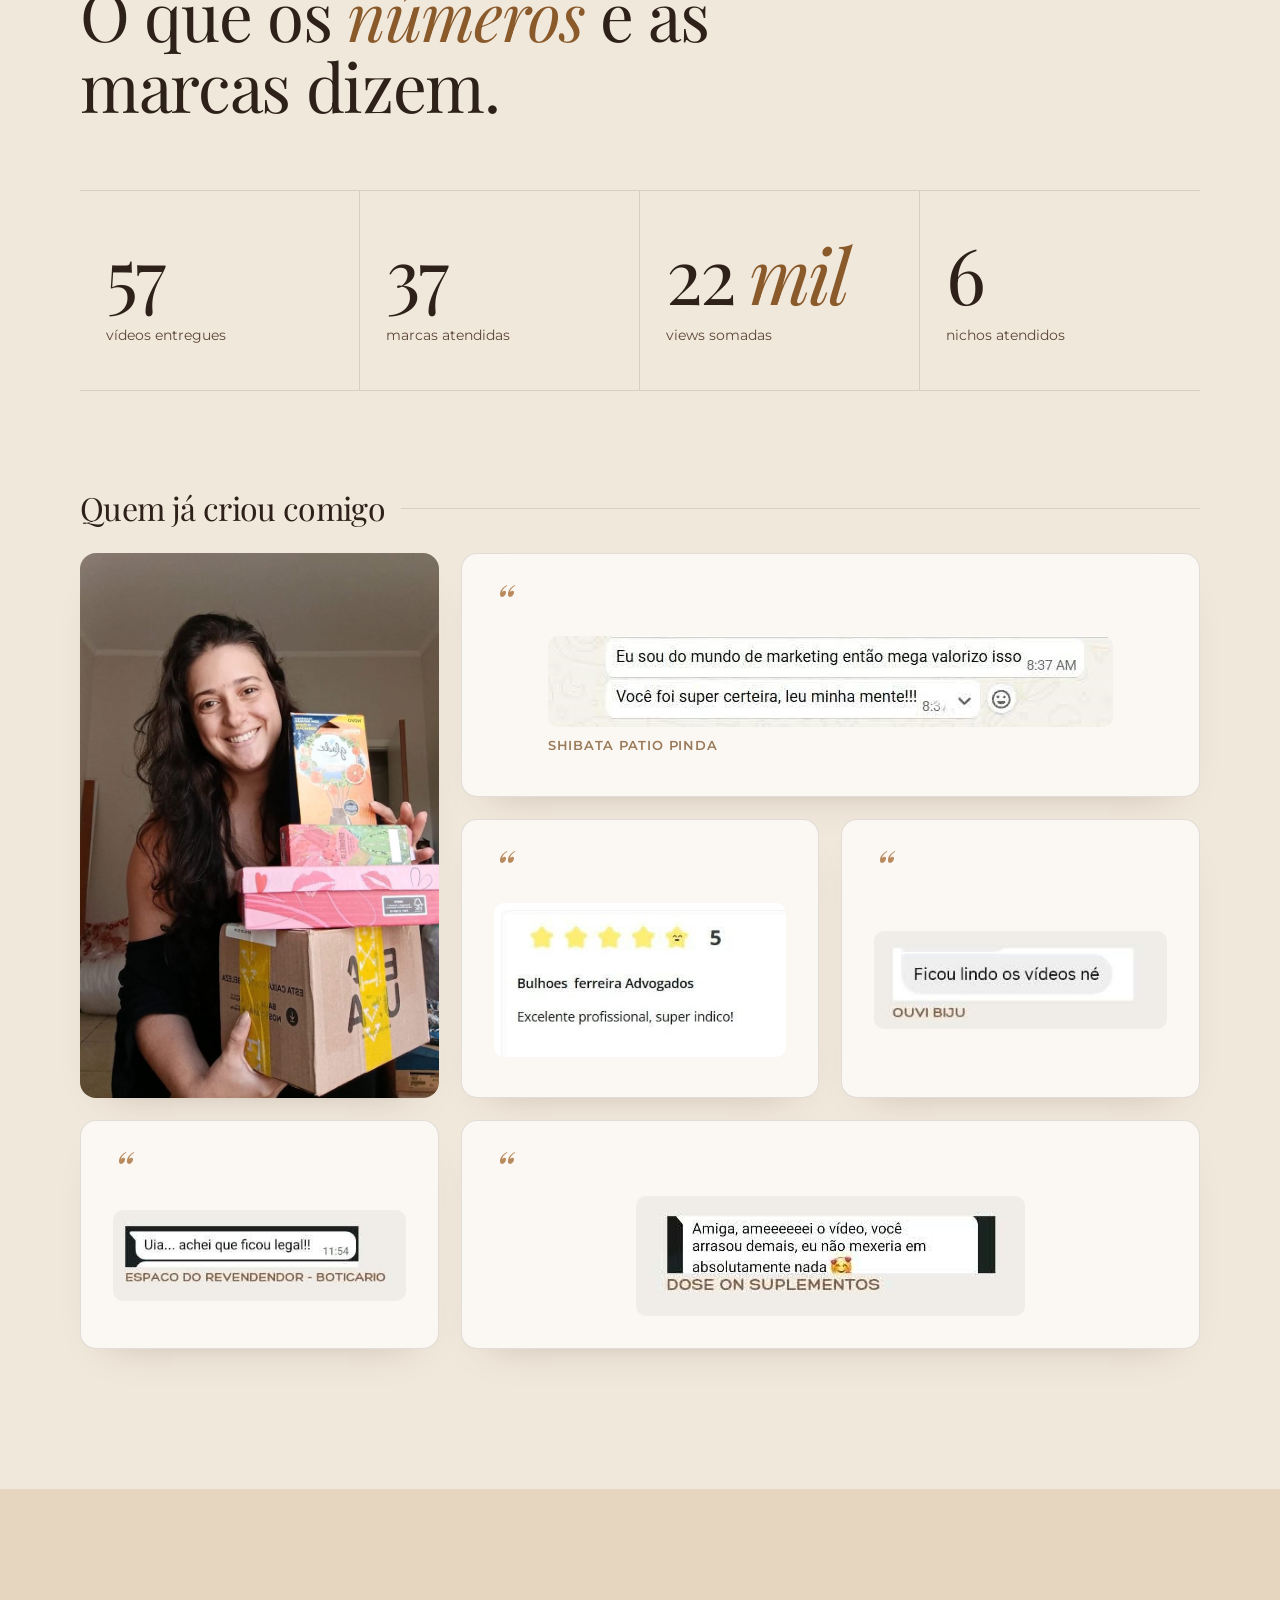
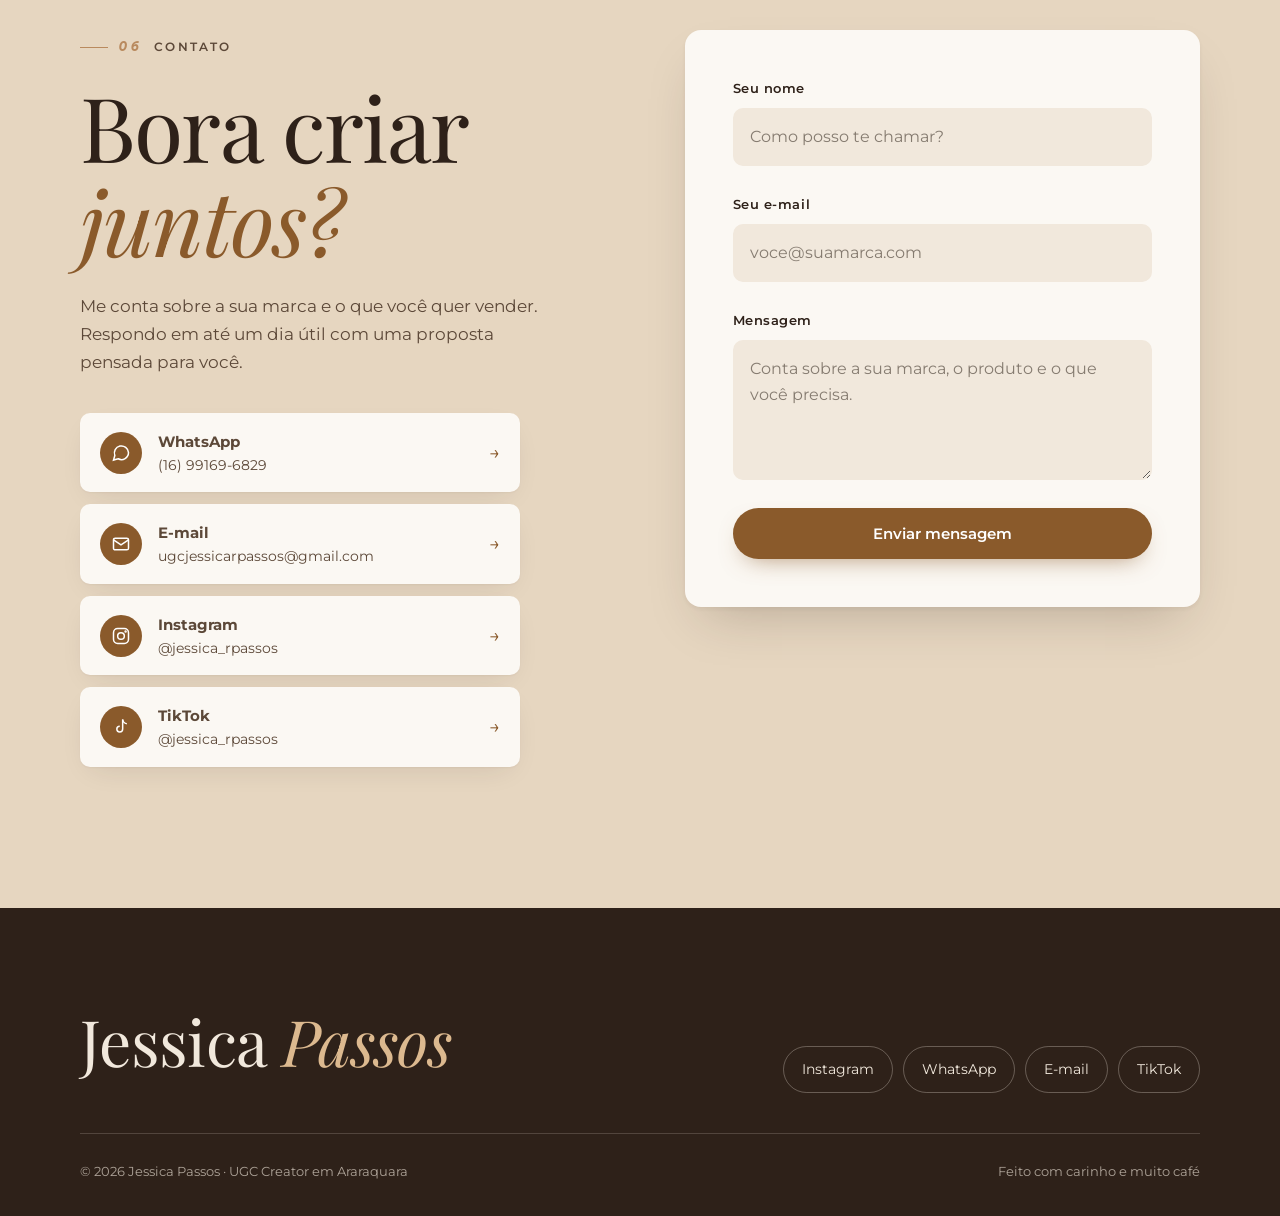
==== commit f3379b51: "Atualiza portfolio 2026-11-25 17:20" ====
--- a/index.html
+++ b/index.html
@@ -245,12 +245,14 @@
 .resultado .marca{font-size:.76rem;font-weight:600;letter-spacing:.14em;text-transform:uppercase;color:var(--tinta-suave)}
 .resultado strong{display:block;font-family:var(--serif);font-weight:400;font-size:clamp(2.6rem,4.4vw,3.4rem);color:var(--azul);line-height:1;margin:18px 0 10px;letter-spacing:-.03em}
 .resultado p{color:var(--tinta-suave);font-size:.95rem}
-.depoimentos{display:grid;grid-template-columns:repeat(2,1fr);gap:clamp(14px,1.8vw,22px);align-items:stretch}
+.depoimentos{display:grid;grid-template-columns:repeat(3,1fr);gap:clamp(14px,1.8vw,22px);align-items:stretch}
 .depoimento{margin:0;padding:clamp(22px,2.6vw,32px);border:1px solid var(--linha);border-radius:var(--raio-g);background:var(--papel);display:flex;flex-direction:column;gap:14px;box-shadow:0 18px 40px -30px rgba(60,40,20,.35)}
 .depoimento::before{content:"“";display:block;font-family:var(--serif);font-size:3rem;line-height:.6;color:var(--laranja);font-style:italic}
 .depoimento .print{flex:1;display:grid;place-items:center}
 .depoimento .print img{display:block;max-width:100%;height:auto;border-radius:10px}
-.depoimento:first-child{grid-column:1/-1}
+.dep-foto{grid-column:1;grid-row:1/3;margin:0;border-radius:var(--raio-g);overflow:hidden;min-height:420px;box-shadow:0 18px 40px -30px rgba(60,40,20,.35)}
+.dep-foto img{display:block;width:100%;height:100%;object-fit:cover;object-position:center 30%}
+.dep-largo{grid-column:span 2}
 .print-marca{display:block;margin-top:8px;font-size:.8rem;font-weight:600;letter-spacing:.06em;text-transform:uppercase;color:#9a7a5a}
 
 /* =========================================================
@@ -360,6 +362,7 @@
    RESPONSIVO
    ========================================================= */
 @media (max-width:1024px){
+  .depoimentos{grid-template-columns:repeat(2,1fr)}  .dep-largo{grid-column:auto}  .dep-fim{grid-column:1/-1}
   .galeria{grid-template-columns:repeat(3,1fr)}
   .servicos-grid{grid-template-columns:repeat(2,1fr)}
   .metricas{grid-template-columns:repeat(2,1fr)}
@@ -375,7 +378,7 @@
   .resultados{grid-template-columns:1fr}
 
   .galeria{grid-template-columns:repeat(2,1fr)}
-  .fotos-grid{grid-template-columns:repeat(2,1fr)}  .depoimentos{grid-template-columns:1fr}  .depoimento{padding:16px 12px 18px}  .lupa{grid-template-columns:1fr;padding:60px 12px 90px}
+  .fotos-grid{grid-template-columns:repeat(2,1fr)}  .depoimentos{grid-template-columns:1fr}  .depoimento{padding:16px 12px 18px}  .dep-foto{grid-row:auto;min-height:0;aspect-ratio:4/5;width:100%;max-width:440px;justify-self:center}  .dep-fim{grid-column:auto}  .lupa{grid-template-columns:1fr;padding:60px 12px 90px}
   .lupa-palco{height:calc(100vh - 200px)}  .lupa-palco img{max-height:calc(100vh - 200px)}
   .lupa .lupa-ant,.lupa .lupa-prox{position:absolute;bottom:12px}
   .lupa .lupa-ant{left:calc(50% - 60px)}
@@ -1191,9 +1194,12 @@
     <p>${esc(r.texto)}</p>
   </article>`).join("");
 
-/* Depoimentos */
-$("#depoimentos").innerHTML = depoimentos.map((d, i) => `
-  <figure class="depoimento reveal d${i % 3 + 1}">
+/* Depoimentos: a sua foto com as caixas das marcas abre a seção, e os prints vêm em volta */
+const fotoMarcas = { imagem: "depoimentos/jessica-marcas.jpg", descricao: "Jessica sorrindo com caixas de produtos recebidos das marcas" };
+$("#depoimentos").innerHTML = `
+  <figure class="dep-foto reveal"><img src="${esc(fotoMarcas.imagem)}" alt="${esc(fotoMarcas.descricao)}" width="790" height="1200" loading="lazy"></figure>`
+  + depoimentos.map((d, i) => `
+  <figure class="depoimento reveal d${i % 3 + 1}${i === 0 ? " dep-largo" : ""}${i === depoimentos.length - 1 ? " dep-largo dep-fim" : ""}">
     <div class="print"><div><img src="${esc(d.imagem)}" alt="${esc(d.texto)}" width="${d.largura}" height="${d.altura}" loading="lazy">${d.marca ? `<span class="print-marca">${esc(d.marca)}</span>` : ""}</div></div>
   </figure>`).join("");
 
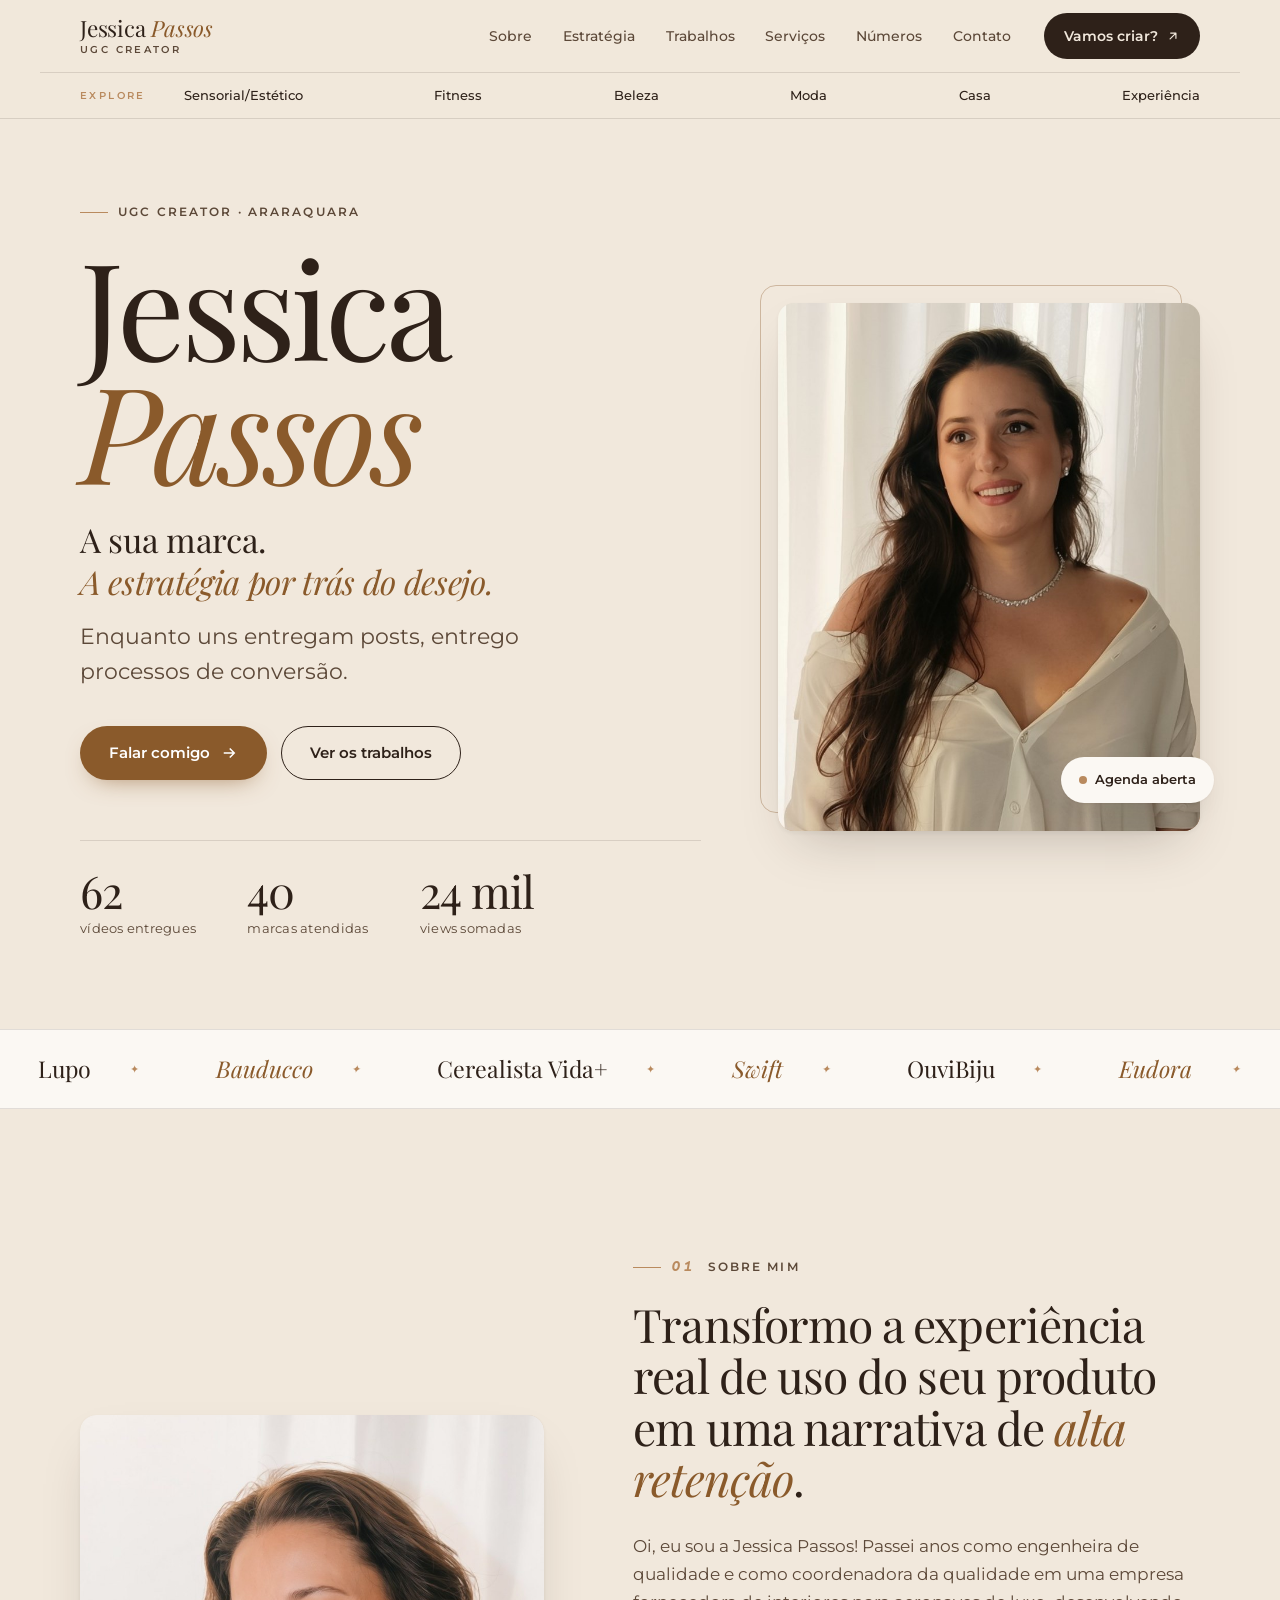
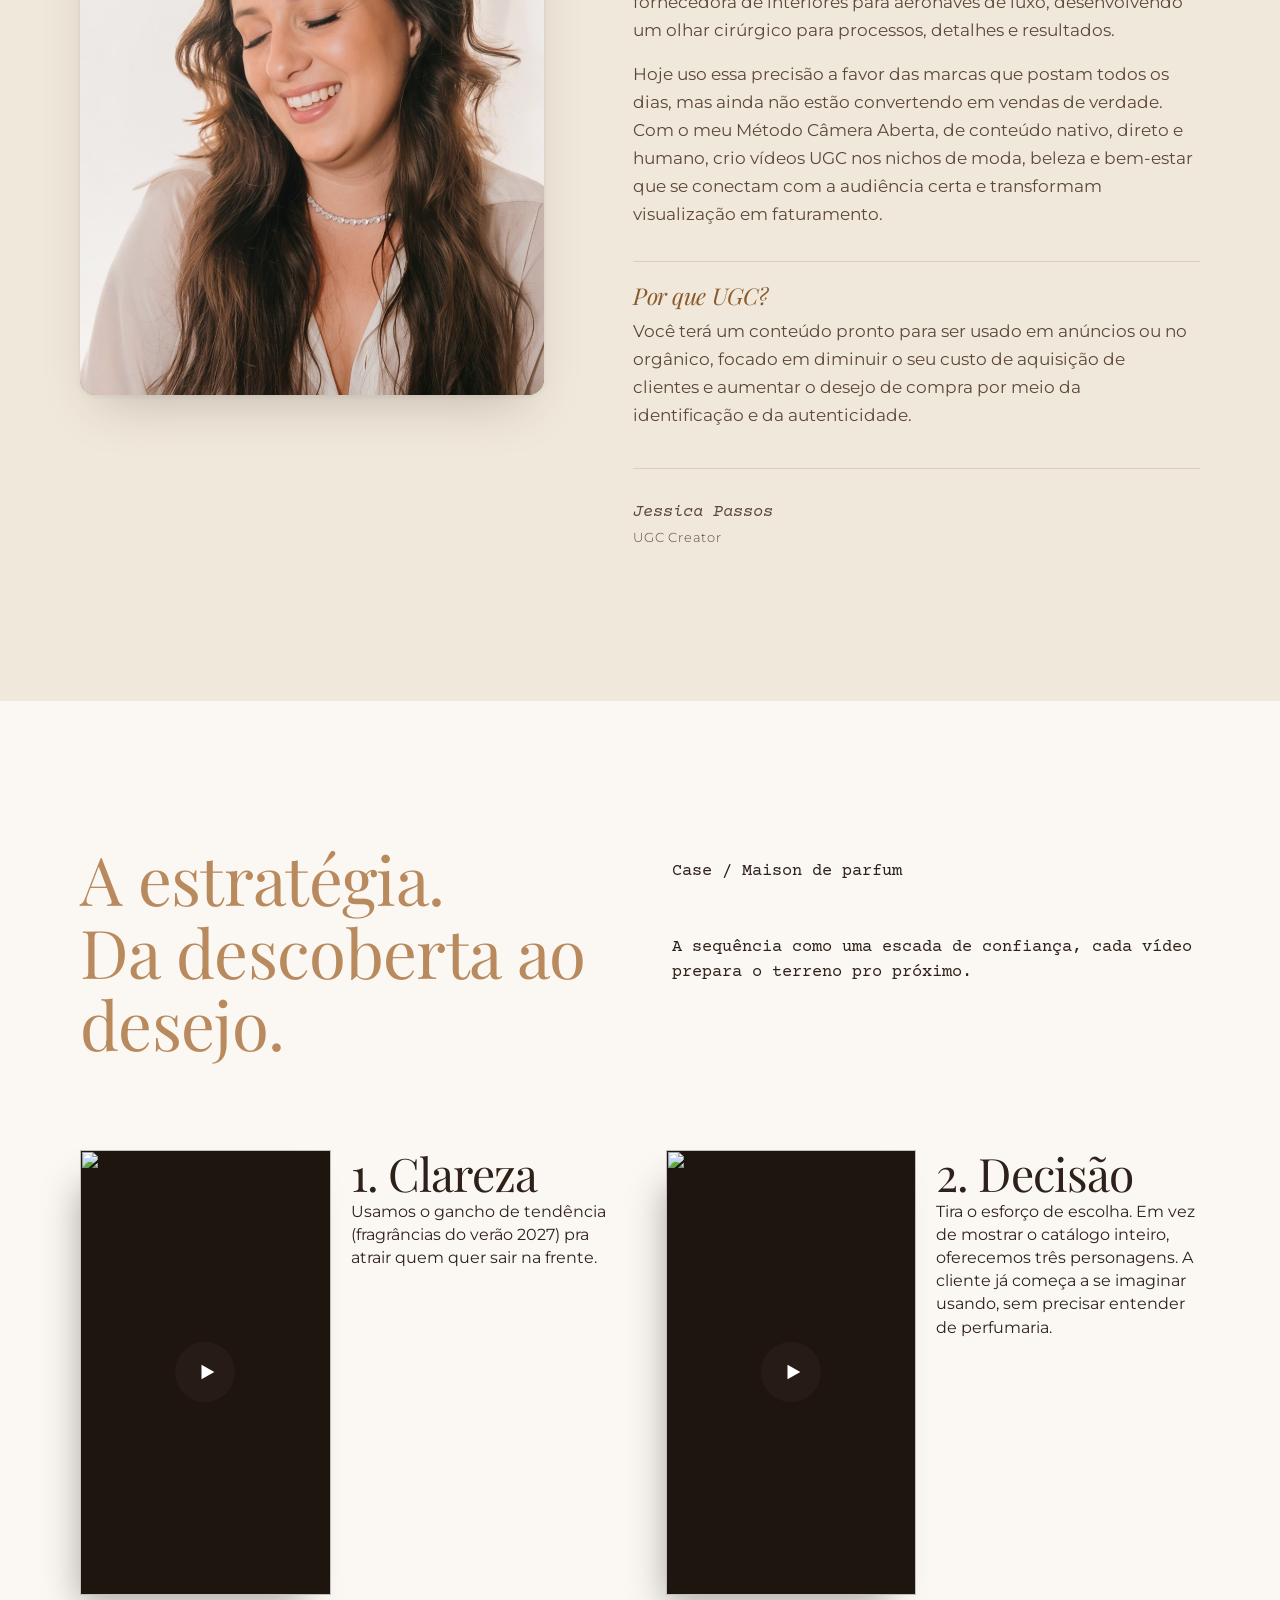
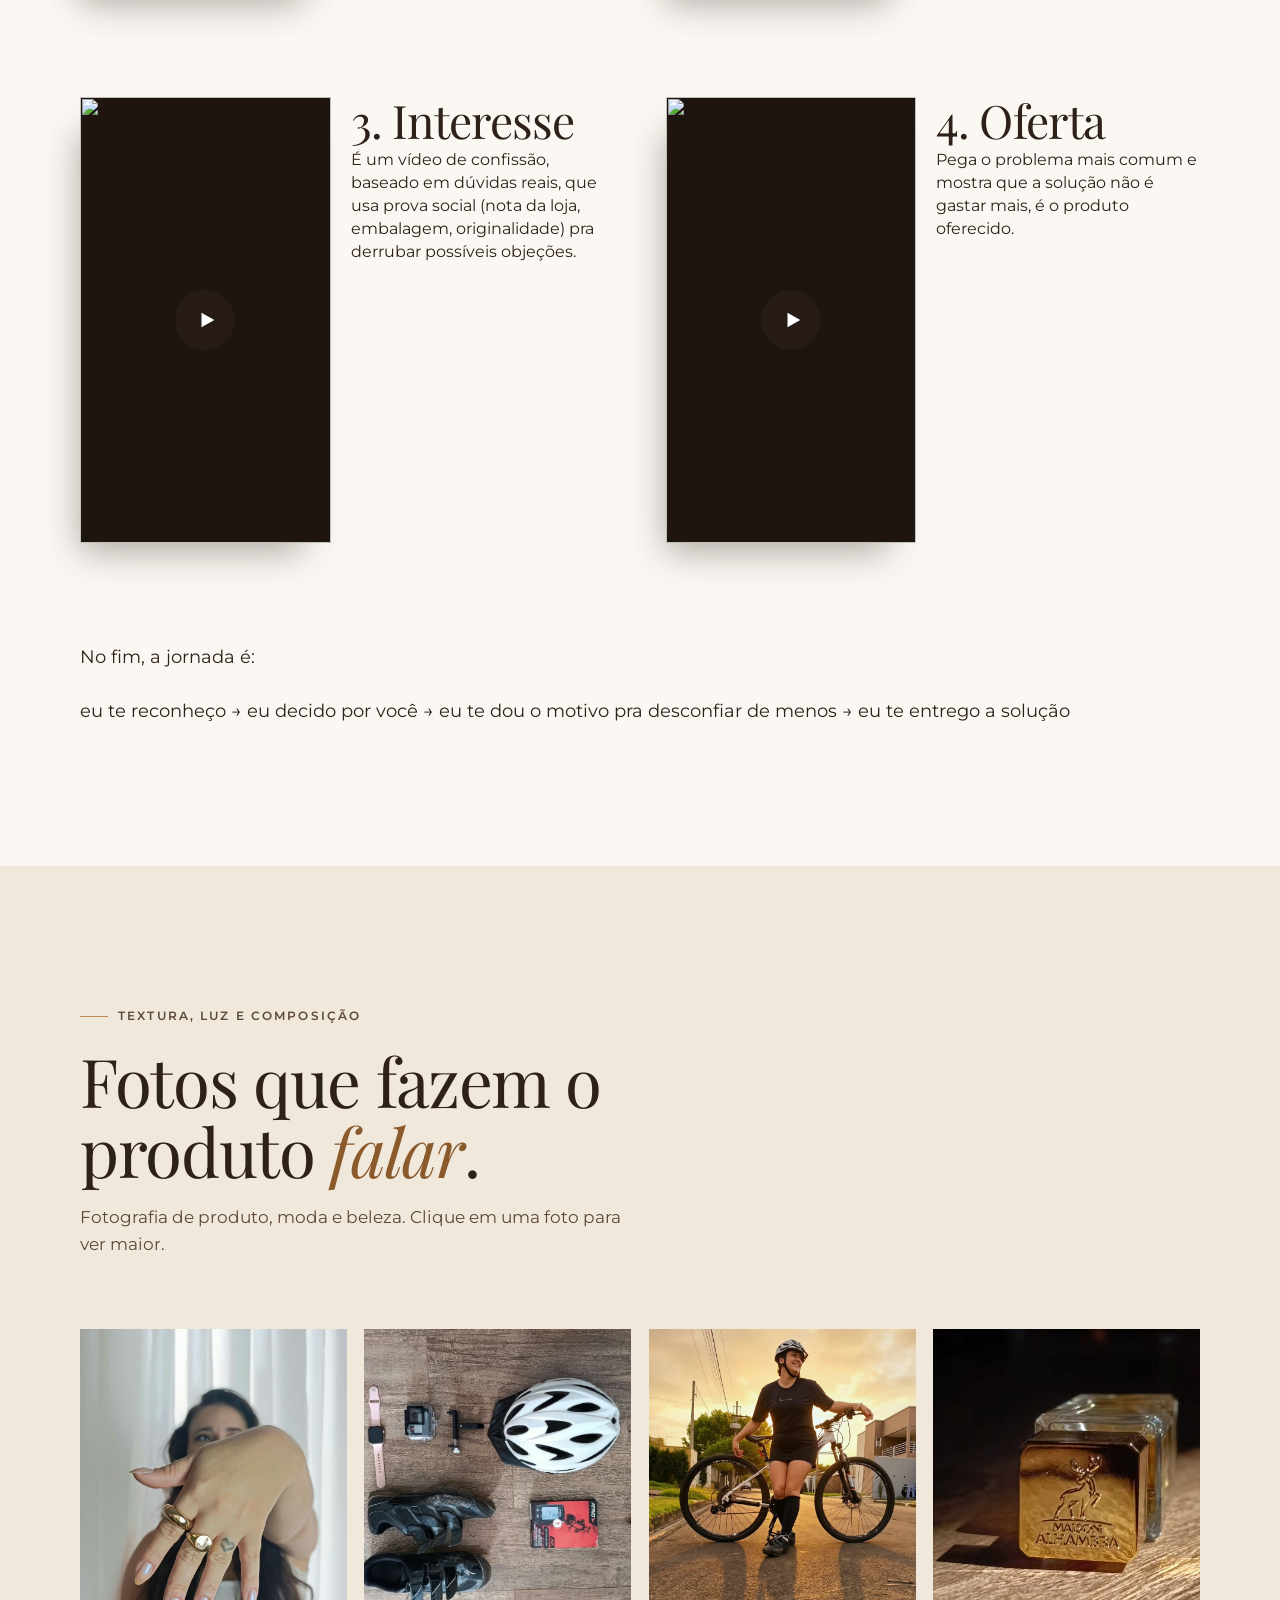
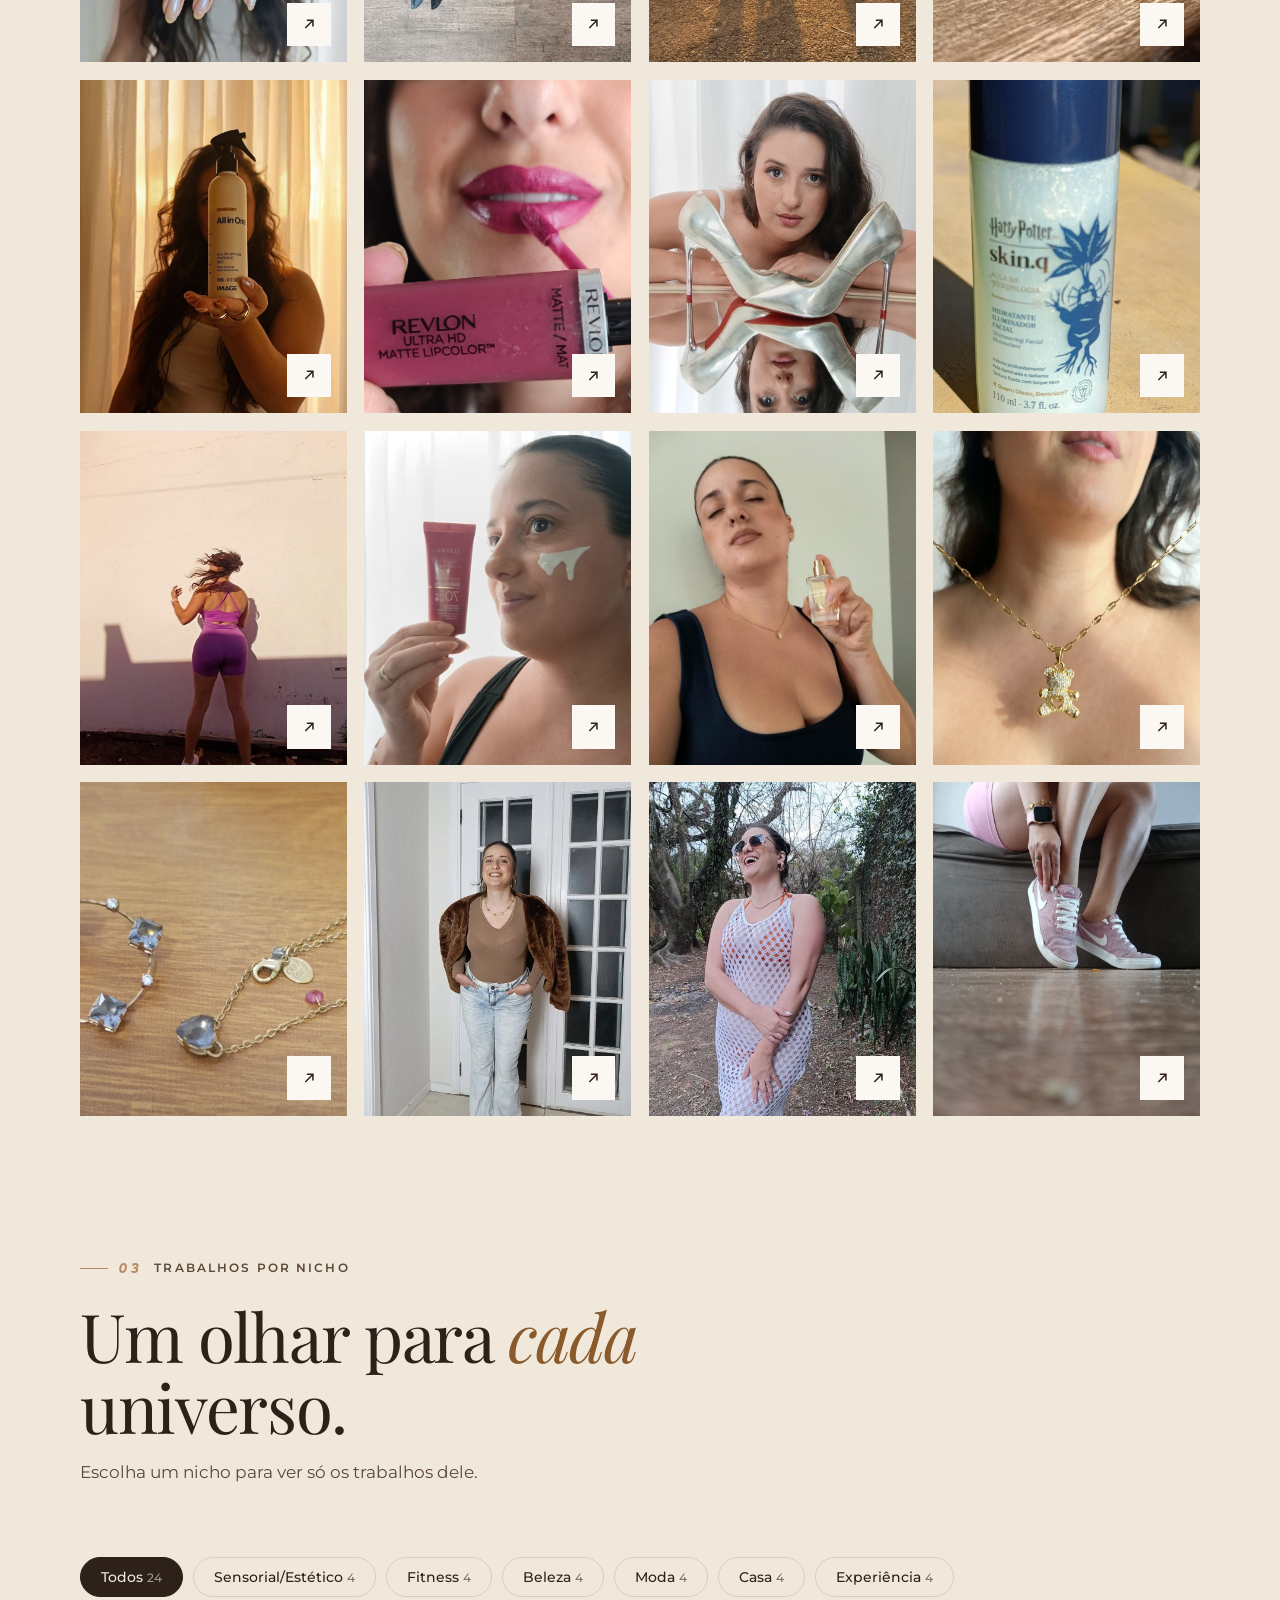
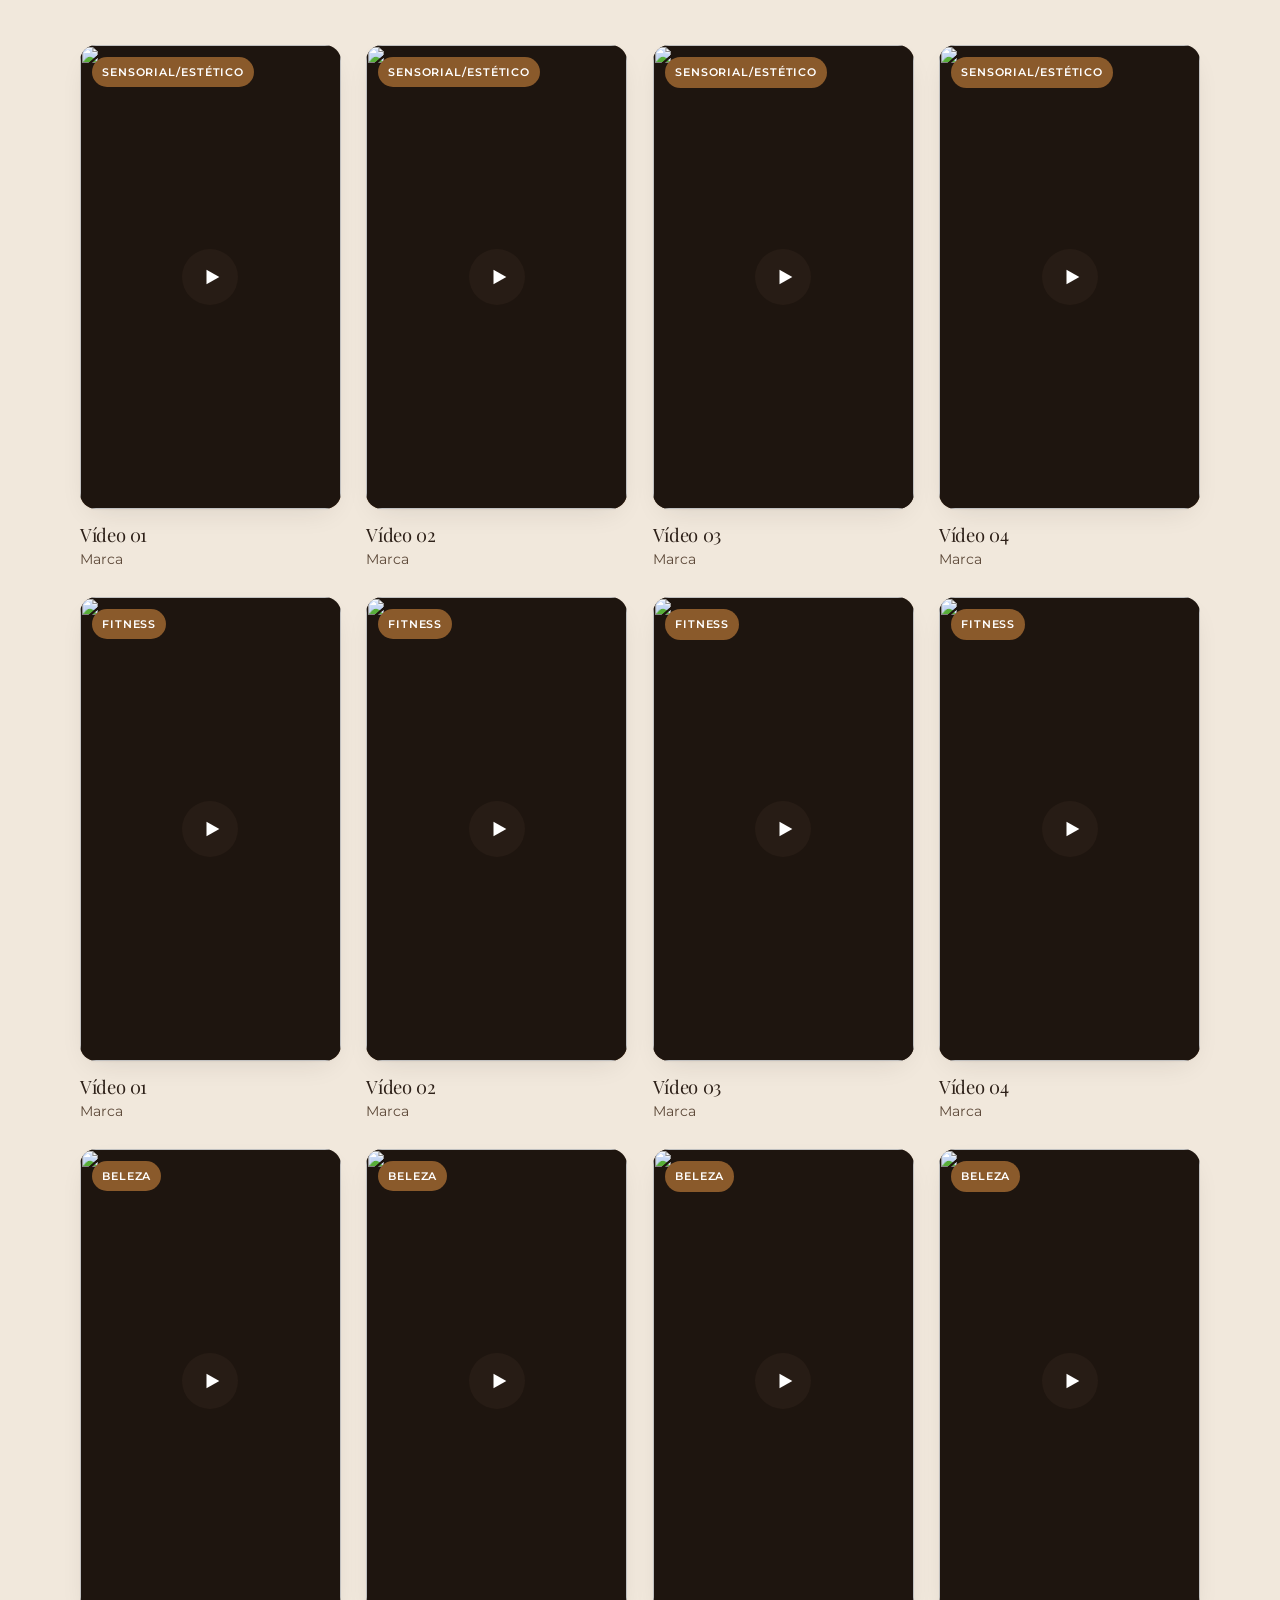
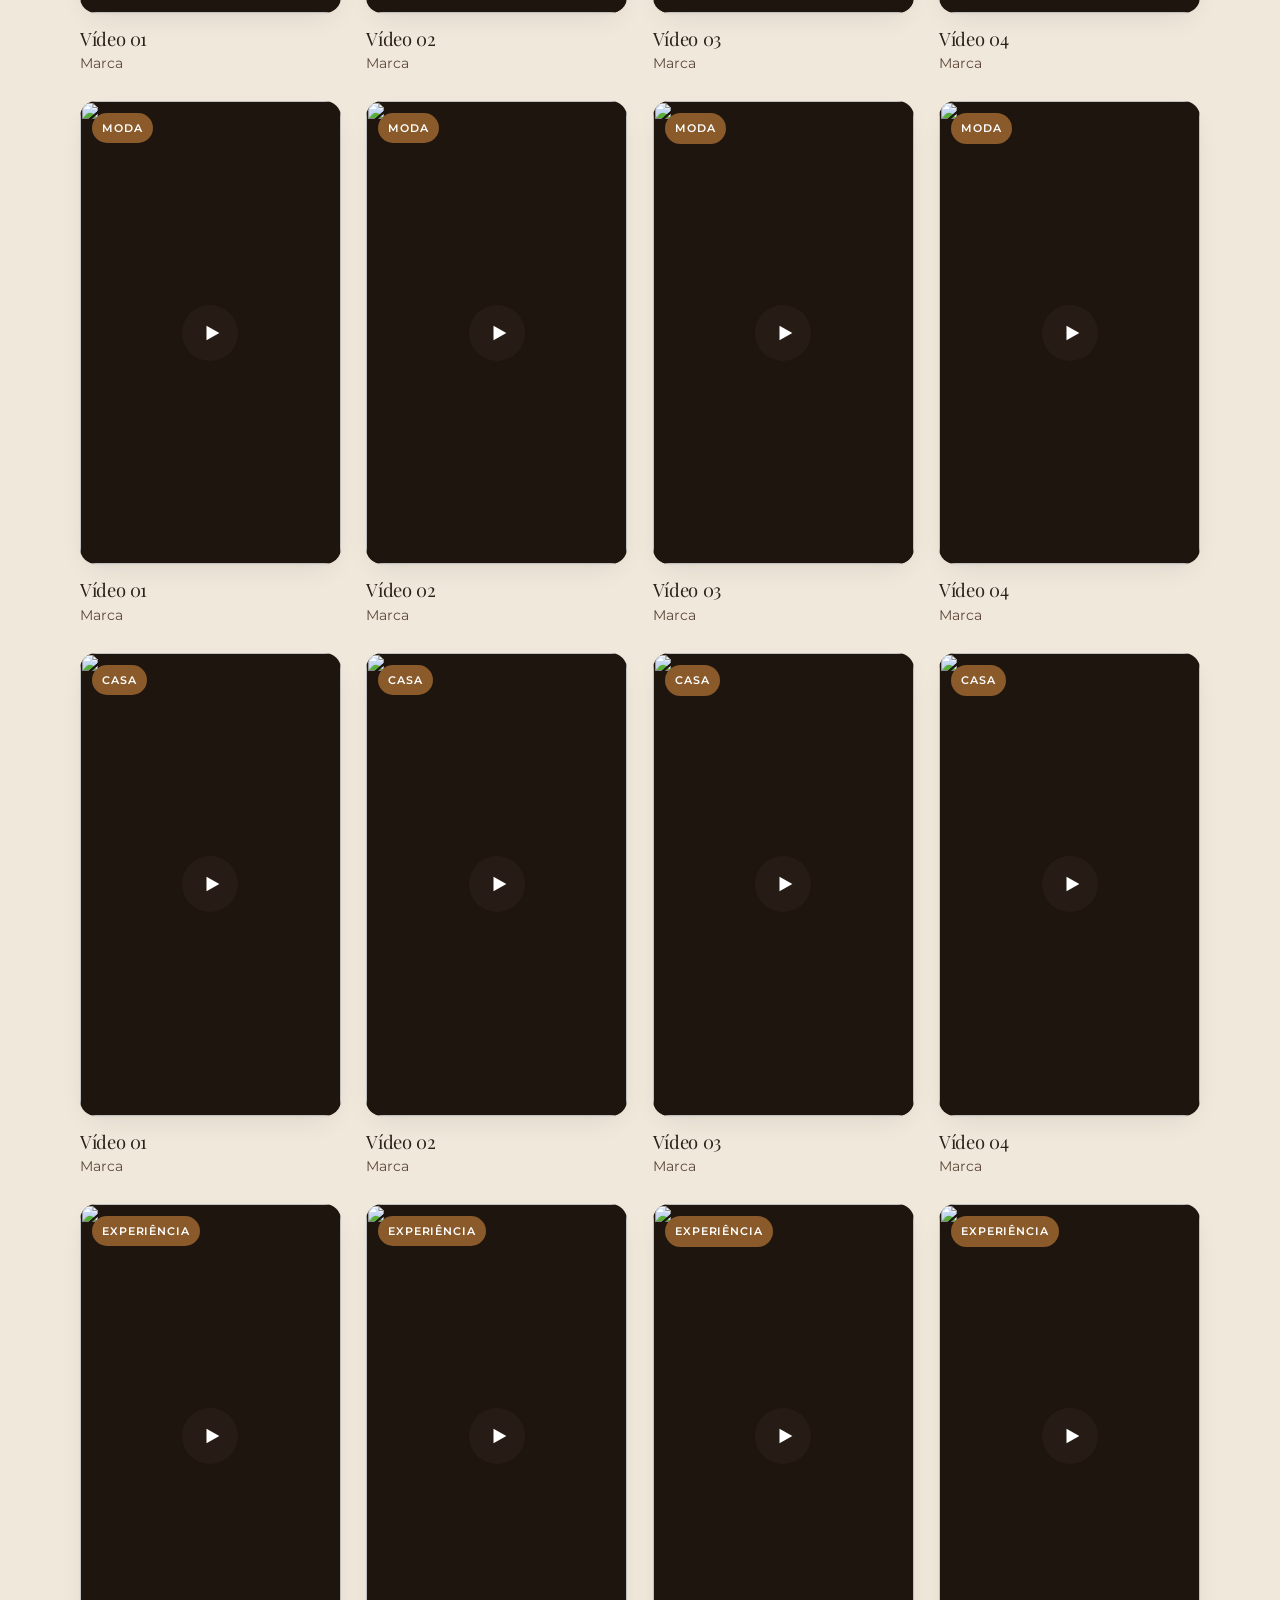
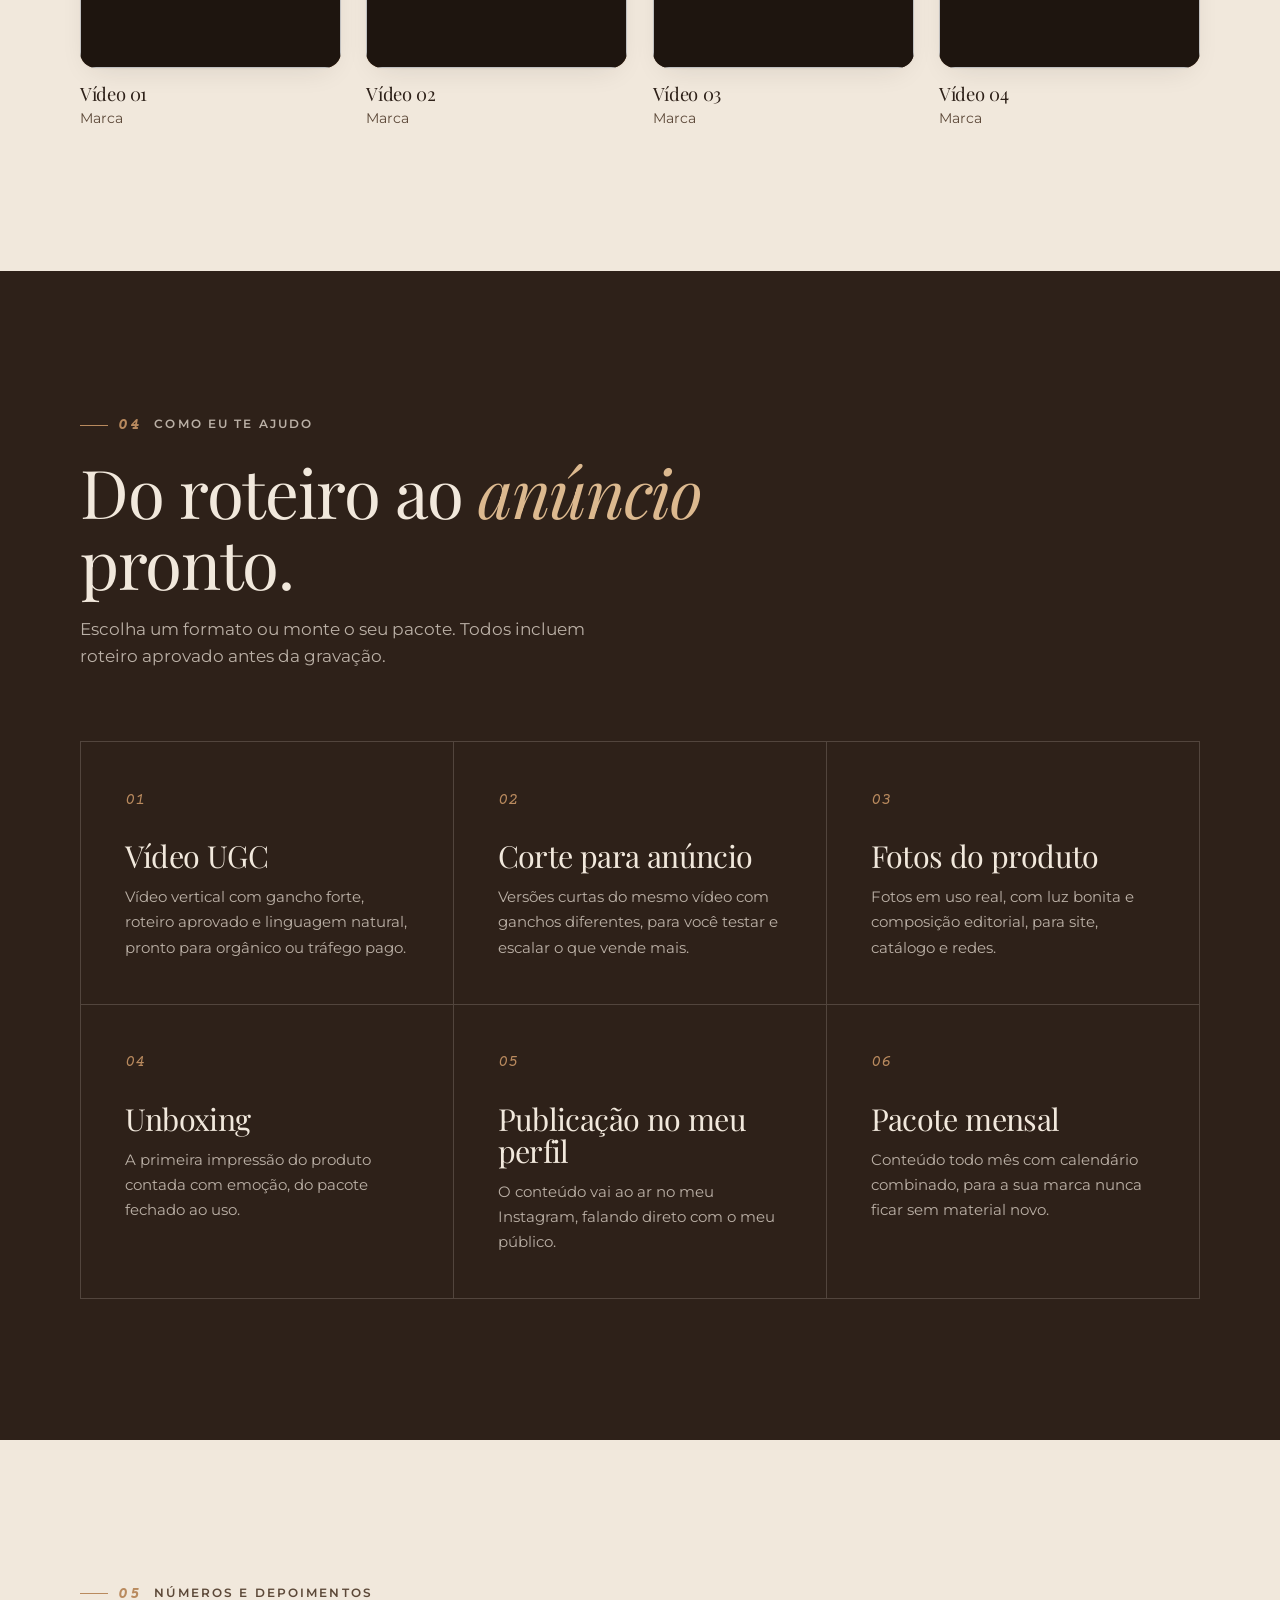
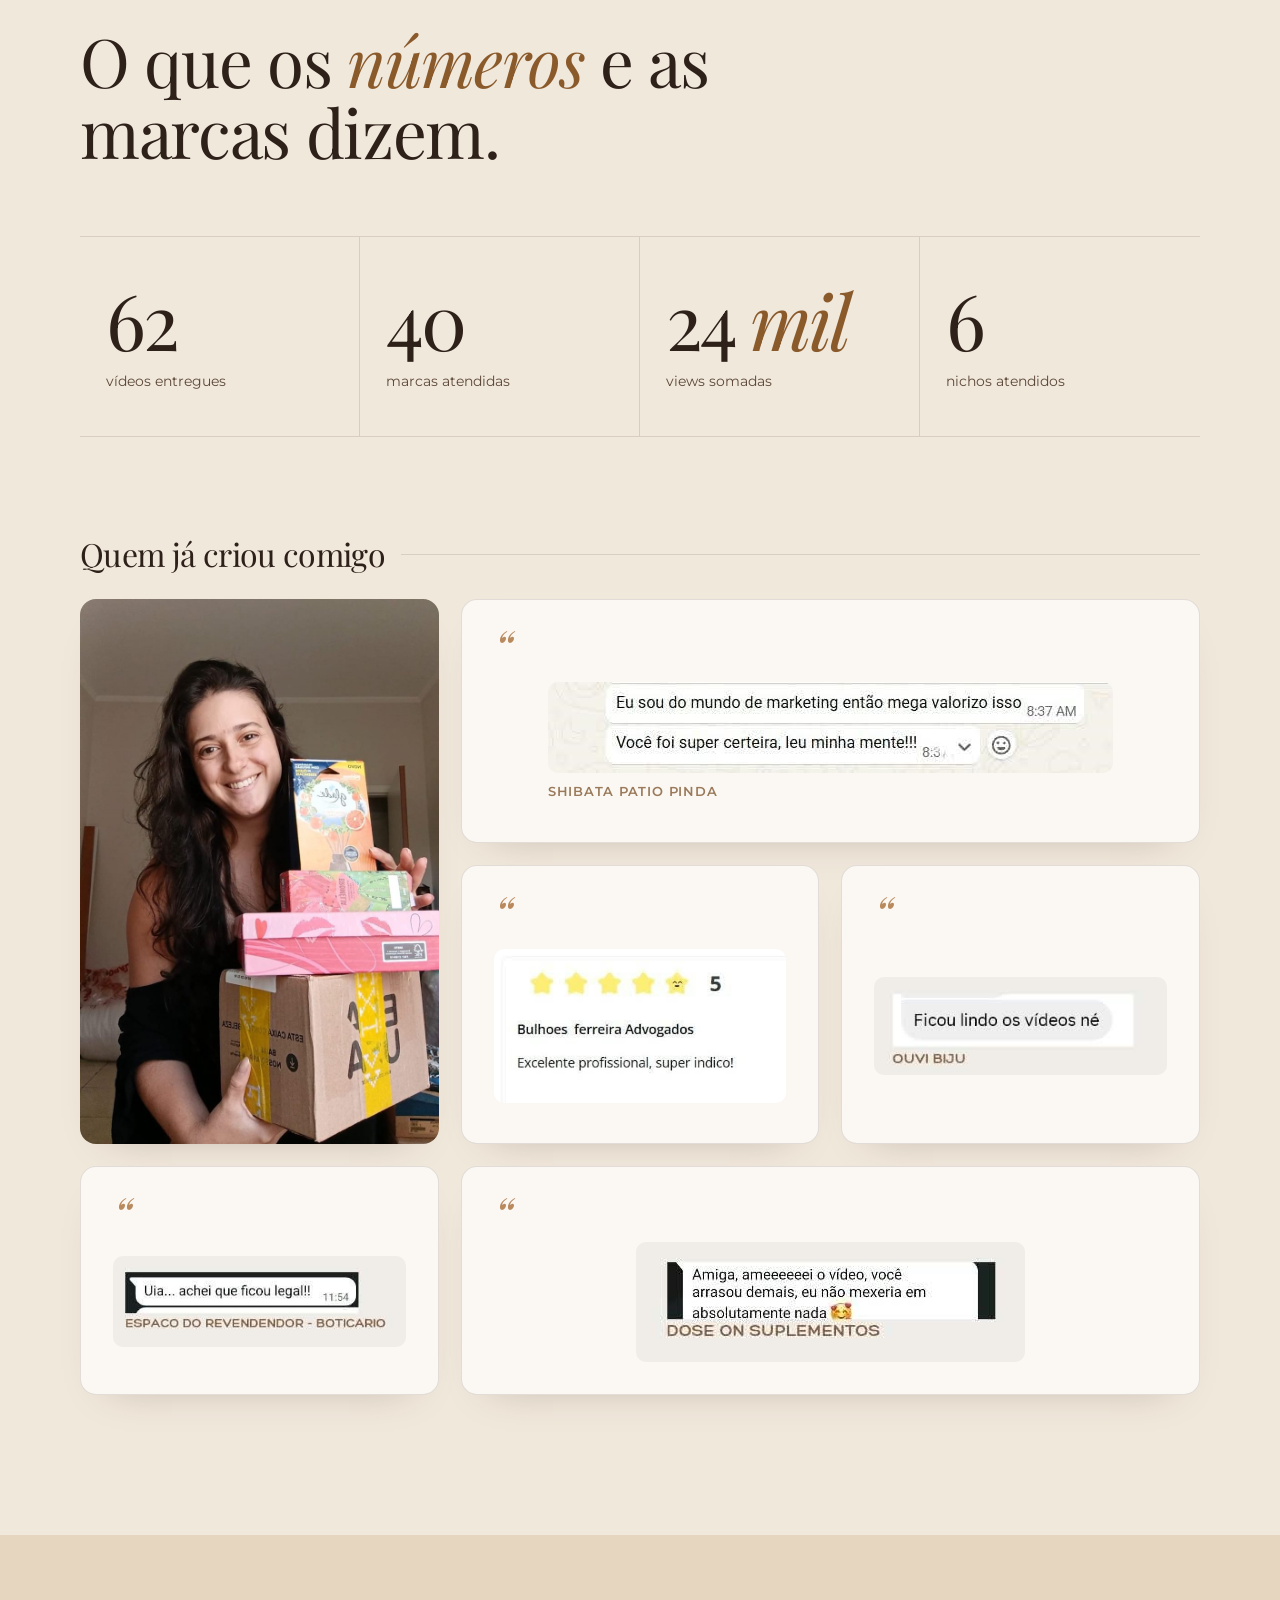
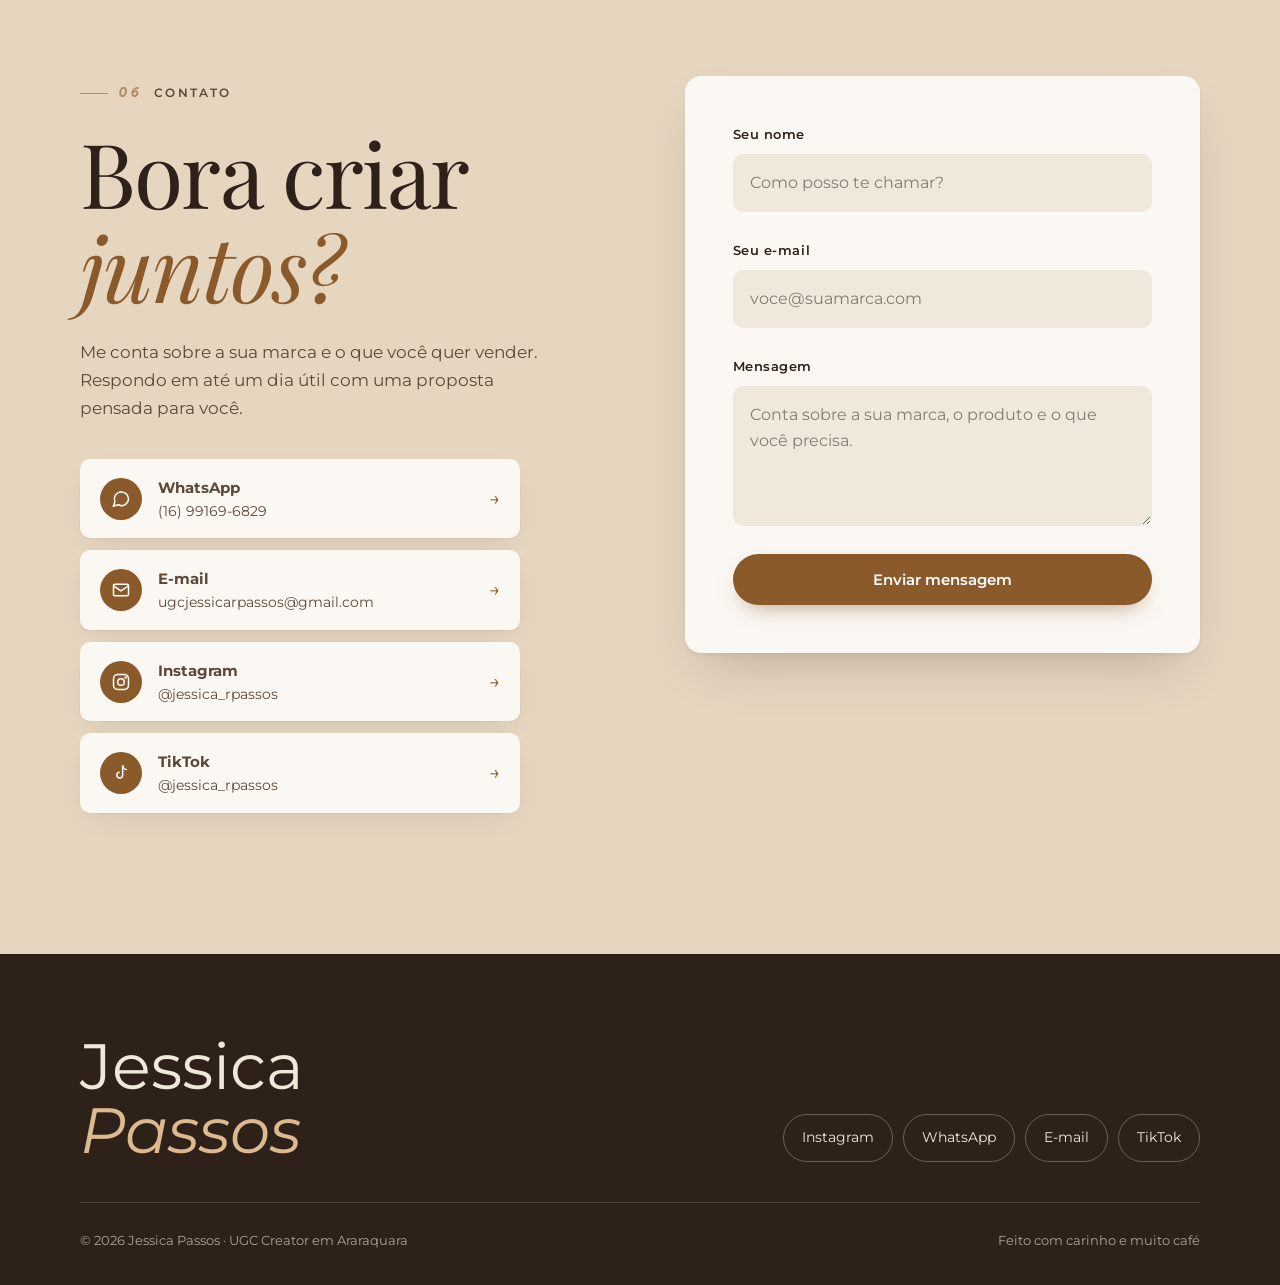
==== commit d87e91c2: "Atualiza portfolio 2026-11-25 20:10" ====
--- a/index.html
+++ b/index.html
@@ -39,7 +39,7 @@
   --mono:"Courier Prime","Courier New",Courier,monospace;
   --larg:1200px;
   --gutter:clamp(18px,4vw,40px);
-  --header:72px;
+  --header:118px;
 }
 *,*::before,*::after{box-sizing:border-box}
 html{-webkit-text-size-adjust:100%}
@@ -79,16 +79,30 @@
 /* =========================================================
    MENU FIXO
    ========================================================= */
-.topo{position:fixed;inset:0 0 auto 0;z-index:100;height:var(--header);transition:background .3s,box-shadow .3s,backdrop-filter .3s}
-.topo.rolou{background:rgba(241,232,220,.88);backdrop-filter:saturate(1.4) blur(12px);-webkit-backdrop-filter:saturate(1.4) blur(12px);box-shadow:0 1px 0 var(--linha)}
-.topo .container{height:100%;display:flex;align-items:center;justify-content:space-between;gap:20px}
-.marca-nome{font-family:var(--serif);font-size:1.4rem;text-decoration:none;letter-spacing:-.01em;white-space:nowrap}
+/* O menu fica sempre visível, com fundo bege, em duas linhas: nome + links + botão, e os nichos embaixo */
+.topo{position:fixed;inset:0 0 auto 0;z-index:100;height:var(--header);background:rgba(241,232,220,.95);backdrop-filter:saturate(1.4) blur(12px);-webkit-backdrop-filter:saturate(1.4) blur(12px);box-shadow:0 1px 0 var(--linha);transition:box-shadow .3s}
+.topo.rolou{box-shadow:0 1px 0 var(--linha),0 10px 24px -18px rgba(46,33,25,.35)}
+.topo-linha{height:72px;display:flex;align-items:center;justify-content:space-between;gap:20px}
+.marca-nome{display:flex;flex-direction:column;text-decoration:none;white-space:nowrap;line-height:1}
+.marca-nome span{font-family:var(--serif);font-size:1.4rem;letter-spacing:-.01em}
 .marca-nome em{color:var(--azul)}
+.marca-nome small{font-size:.62rem;font-weight:600;letter-spacing:.24em;text-transform:uppercase;color:var(--tinta-suave);margin-top:6px}
+.nav{display:flex;align-items:center;gap:clamp(18px,2.6vw,36px)}
+.nav-cta{display:inline-flex;align-items:center;gap:8px;background:var(--tinta);color:var(--creme);text-decoration:none;font-size:.85rem;font-weight:600;padding:12px 20px;border-radius:999px;white-space:nowrap;transition:background .25s,transform .25s}
+.nav-cta:hover{background:var(--azul);transform:translateY(-1px)}
+.nav-cta svg{width:14px;height:14px;fill:none;stroke:currentColor;stroke-width:2;stroke-linecap:round;stroke-linejoin:round}
+.nav-nichos{display:none}
+.topo-nichos{height:46px;display:flex;align-items:center;gap:clamp(18px,3vw,40px);border-top:1px solid var(--linha)}
+.explore{font-size:.62rem;font-weight:600;letter-spacing:.24em;text-transform:uppercase;color:var(--laranja)}
+.nichos-links{flex:1;display:flex;justify-content:space-between;gap:clamp(14px,2vw,28px)}
+.nichos-links a{text-decoration:none;font-size:.84rem;font-weight:500;color:var(--tinta);white-space:nowrap;padding:4px 0;border-bottom:1px solid transparent;transition:color .2s,border-color .2s}
+.nichos-links a:hover,.nichos-links a.ativo{color:var(--azul);border-color:var(--azul)}
+#filtros{scroll-margin-top:calc(var(--header) + 24px)}
 .nav ul{list-style:none;margin:0;padding:0;display:flex;gap:clamp(16px,2.4vw,34px)}
-.nav a{text-decoration:none;font-size:.9rem;font-weight:500;color:var(--tinta-suave);position:relative;padding:6px 0;transition:color .2s}
-.nav a::after{content:"";position:absolute;left:0;right:0;bottom:0;height:1px;background:var(--azul);transform:scaleX(0);transform-origin:left;transition:transform .3s}
-.nav a:hover,.nav a.ativo{color:var(--tinta)}
-.nav a:hover::after,.nav a.ativo::after{transform:scaleX(1)}
+.nav ul a{text-decoration:none;font-size:.9rem;font-weight:500;color:var(--tinta-suave);position:relative;padding:6px 0;transition:color .2s}
+.nav ul a::after{content:"";position:absolute;left:0;right:0;bottom:0;height:1px;background:var(--azul);transform:scaleX(0);transform-origin:left;transition:transform .3s}
+.nav ul a:hover,.nav ul a.ativo{color:var(--tinta)}
+.nav ul a:hover::after,.nav ul a.ativo::after{transform:scaleX(1)}
 .sanduiche{display:none;width:44px;height:44px;border:1px solid var(--linha);border-radius:50%;background:var(--papel);cursor:pointer;position:relative}
 .sanduiche span{position:absolute;left:13px;right:13px;height:1.5px;background:var(--tinta);transition:transform .3s,opacity .3s}
 .sanduiche span:nth-child(1){top:16px}.sanduiche span:nth-child(2){top:21px}.sanduiche span:nth-child(3){top:26px}
@@ -96,13 +110,20 @@
 .sanduiche[aria-expanded="true"] span:nth-child(2){opacity:0}
 .sanduiche[aria-expanded="true"] span:nth-child(3){transform:translateY(-5px) rotate(-45deg)}
 
-@media (max-width:900px){
+@media (max-width:1080px){
+  :root{--header:72px}
+  .topo-nichos{display:none}
+  .topo-linha{height:100%}
   .sanduiche{display:block}
-  .nav{position:fixed;top:var(--header);left:0;right:0;background:var(--creme);border-bottom:1px solid var(--linha);box-shadow:var(--sombra);padding:12px var(--gutter) 28px;transform:translateY(-8px);opacity:0;visibility:hidden;transition:opacity .25s,transform .25s,visibility .25s}
+  .nav{display:block;position:fixed;top:var(--header);left:0;right:0;max-height:calc(100vh - var(--header));overflow-y:auto;background:var(--creme);border-bottom:1px solid var(--linha);box-shadow:var(--sombra);padding:12px var(--gutter) 28px;transform:translateY(-8px);opacity:0;visibility:hidden;transition:opacity .25s,transform .25s,visibility .25s}
+  .nav-nichos{display:block;margin-top:22px}
+  .nav-nichos .nichos-links{flex-wrap:wrap;justify-content:flex-start;gap:8px;margin-top:10px}
+  .nav-nichos .nichos-links a{border:1px solid var(--linha);border-radius:999px;padding:8px 14px;background:var(--papel)}
+  .nav-cta{display:flex;justify-content:center;margin-top:24px;padding:16px 20px;font-size:.95rem}
   .nav.aberto{opacity:1;transform:none;visibility:visible}
   .nav ul{flex-direction:column;gap:0}
-  .nav a{display:block;font-family:var(--serif);font-size:1.6rem;color:var(--tinta);padding:14px 0;border-bottom:1px solid var(--linha)}
-  .nav a::after{display:none}
+  .nav ul a{display:block;font-family:var(--serif);font-size:1.6rem;color:var(--tinta);padding:14px 0;border-bottom:1px solid var(--linha)}
+  .nav ul a::after{display:none}
   .topo.menu-aberto{background:var(--creme)}
 }
 
@@ -406,8 +427,11 @@
 
 <!-- ================= MENU FIXO ================= -->
 <header class="topo" id="topo">
-  <div class="container">
-    <a href="#capa" class="marca-nome" aria-label="Jessica Passos, voltar ao início">Jessica <em>Passos</em></a>
+  <div class="container topo-linha">
+    <a href="#capa" class="marca-nome" aria-label="Jessica Passos, voltar ao início">
+      <span>Jessica <em>Passos</em></span>
+      <small>UGC Creator</small>
+    </a>
     <button class="sanduiche" id="sanduiche" aria-label="Abrir menu" aria-expanded="false" aria-controls="nav">
       <span></span><span></span><span></span>
     </button>
@@ -420,7 +444,19 @@
         <li><a href="#numeros">Números</a></li>
         <li><a href="#contato">Contato</a></li>
       </ul>
+      <!-- No celular, os nichos aparecem aqui dentro do menu -->
+      <div class="nav-nichos">
+        <span class="explore">Explore</span>
+        <div class="nichos-links"></div>
+      </div>
+      <a href="#contato" class="nav-cta">Vamos criar?
+        <svg viewBox="0 0 24 24" aria-hidden="true"><path d="M7 17 17 7M8 7h9v9"/></svg></a>
     </nav>
+  </div>
+  <!-- Segunda linha: atalhos para os nichos (os nomes vêm da lista "nichos" no script) -->
+  <div class="container topo-nichos" aria-label="Explore por nicho" role="navigation">
+    <span class="explore">Explore</span>
+    <div class="nichos-links"></div>
   </div>
 </header>
 
@@ -998,8 +1034,26 @@
   document.querySelectorAll(".filtro").forEach(f => f.setAttribute("aria-pressed", f === b));
   nichoAtual = b.dataset.nicho;
   desenharGaleria(nichoAtual);
+  marcarNichoMenu();
 });
 desenharGaleria(nichoAtual);
+
+/* Atalhos dos nichos no menu de cima: clicou, a página desce até os vídeos já filtrados */
+document.querySelectorAll(".nichos-links").forEach(caixa => {
+  caixa.innerHTML = nichos.filter(n => n.id !== "todos")
+    .map(n => `<a href="#trabalhos" data-ir-nicho="${n.id}">${esc(n.nome)}</a>`).join("");
+});
+function marcarNichoMenu() {
+  document.querySelectorAll("[data-ir-nicho]").forEach(a => a.classList.toggle("ativo", a.dataset.irNicho === nichoAtual));
+}
+document.addEventListener("click", e => {
+  const a = e.target.closest("[data-ir-nicho]");
+  if (!a) return;
+  e.preventDefault();
+  const botao = document.querySelector(`.filtro[data-nicho="${a.dataset.irNicho}"]`);
+  if (botao) botao.click();
+  $("#filtros").scrollIntoView({ block: "start" });
+});
 
 /* =========================================================
    LIGAÇÃO COM O PAINEL (banco de dados)
@@ -1260,7 +1314,7 @@
 document.addEventListener("keydown", e => { if (e.key === "Escape" && nav.classList.contains("aberto")) { menu(false); sand.focus(); } });
 
 if ("IntersectionObserver" in window) {
-  const links = nav.querySelectorAll("a");
+  const links = nav.querySelectorAll("ul a");
   const ioNav = new IntersectionObserver(ents => {
     ents.forEach(en => {
       if (en.isIntersecting) links.forEach(a => a.classList.toggle("ativo", a.getAttribute("href") === "#" + en.target.id));
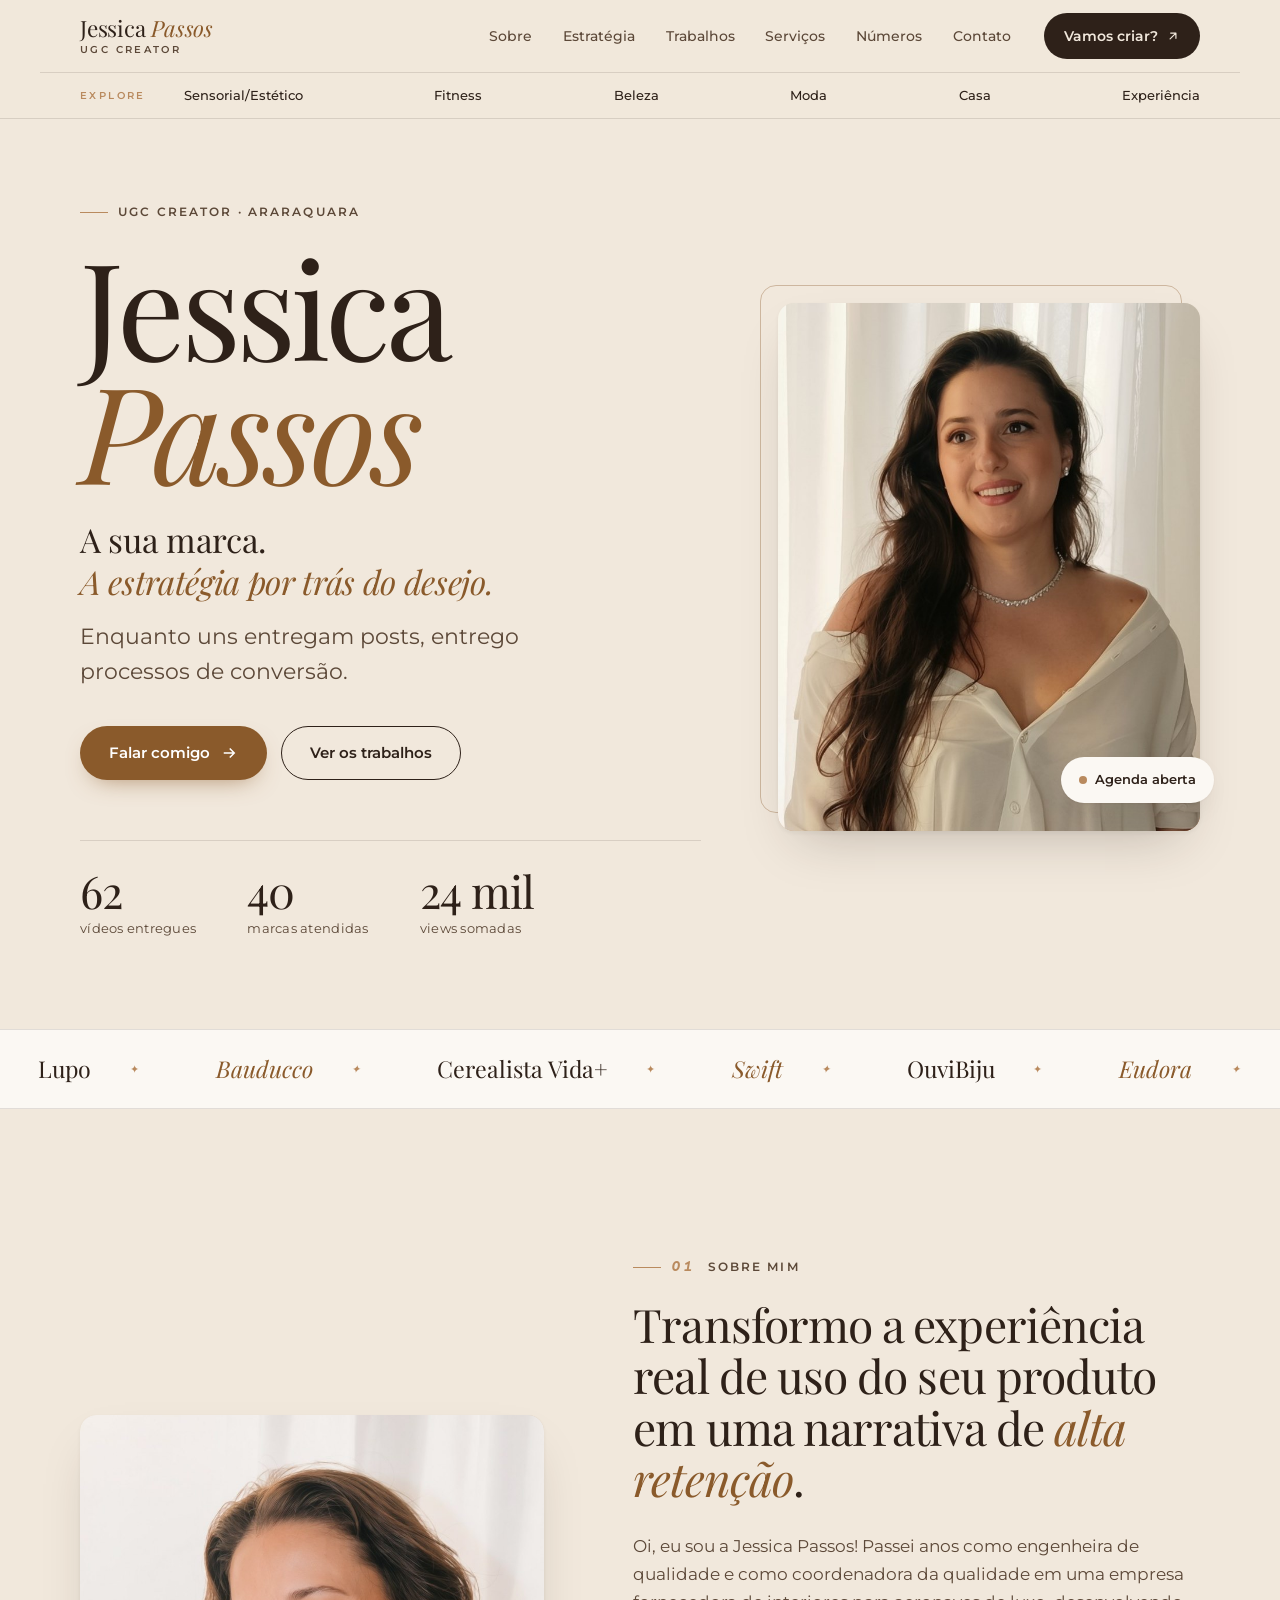
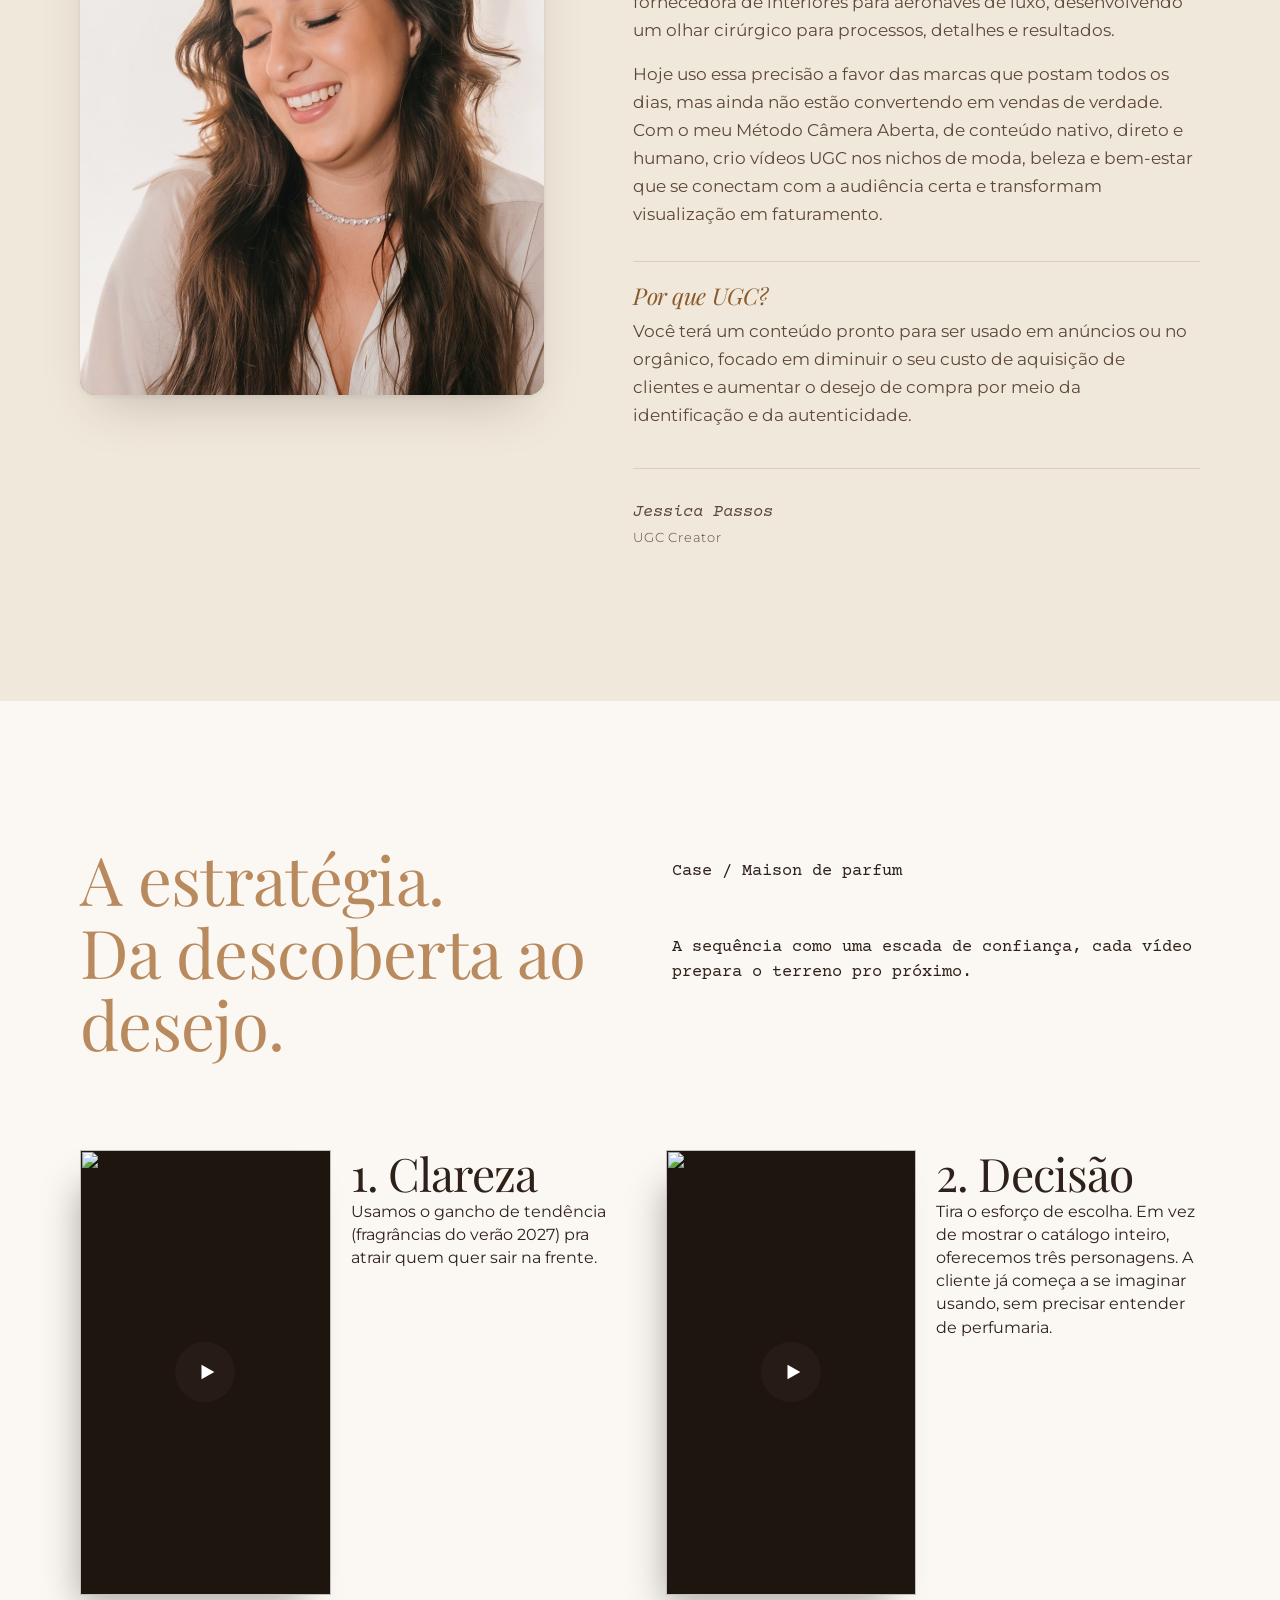
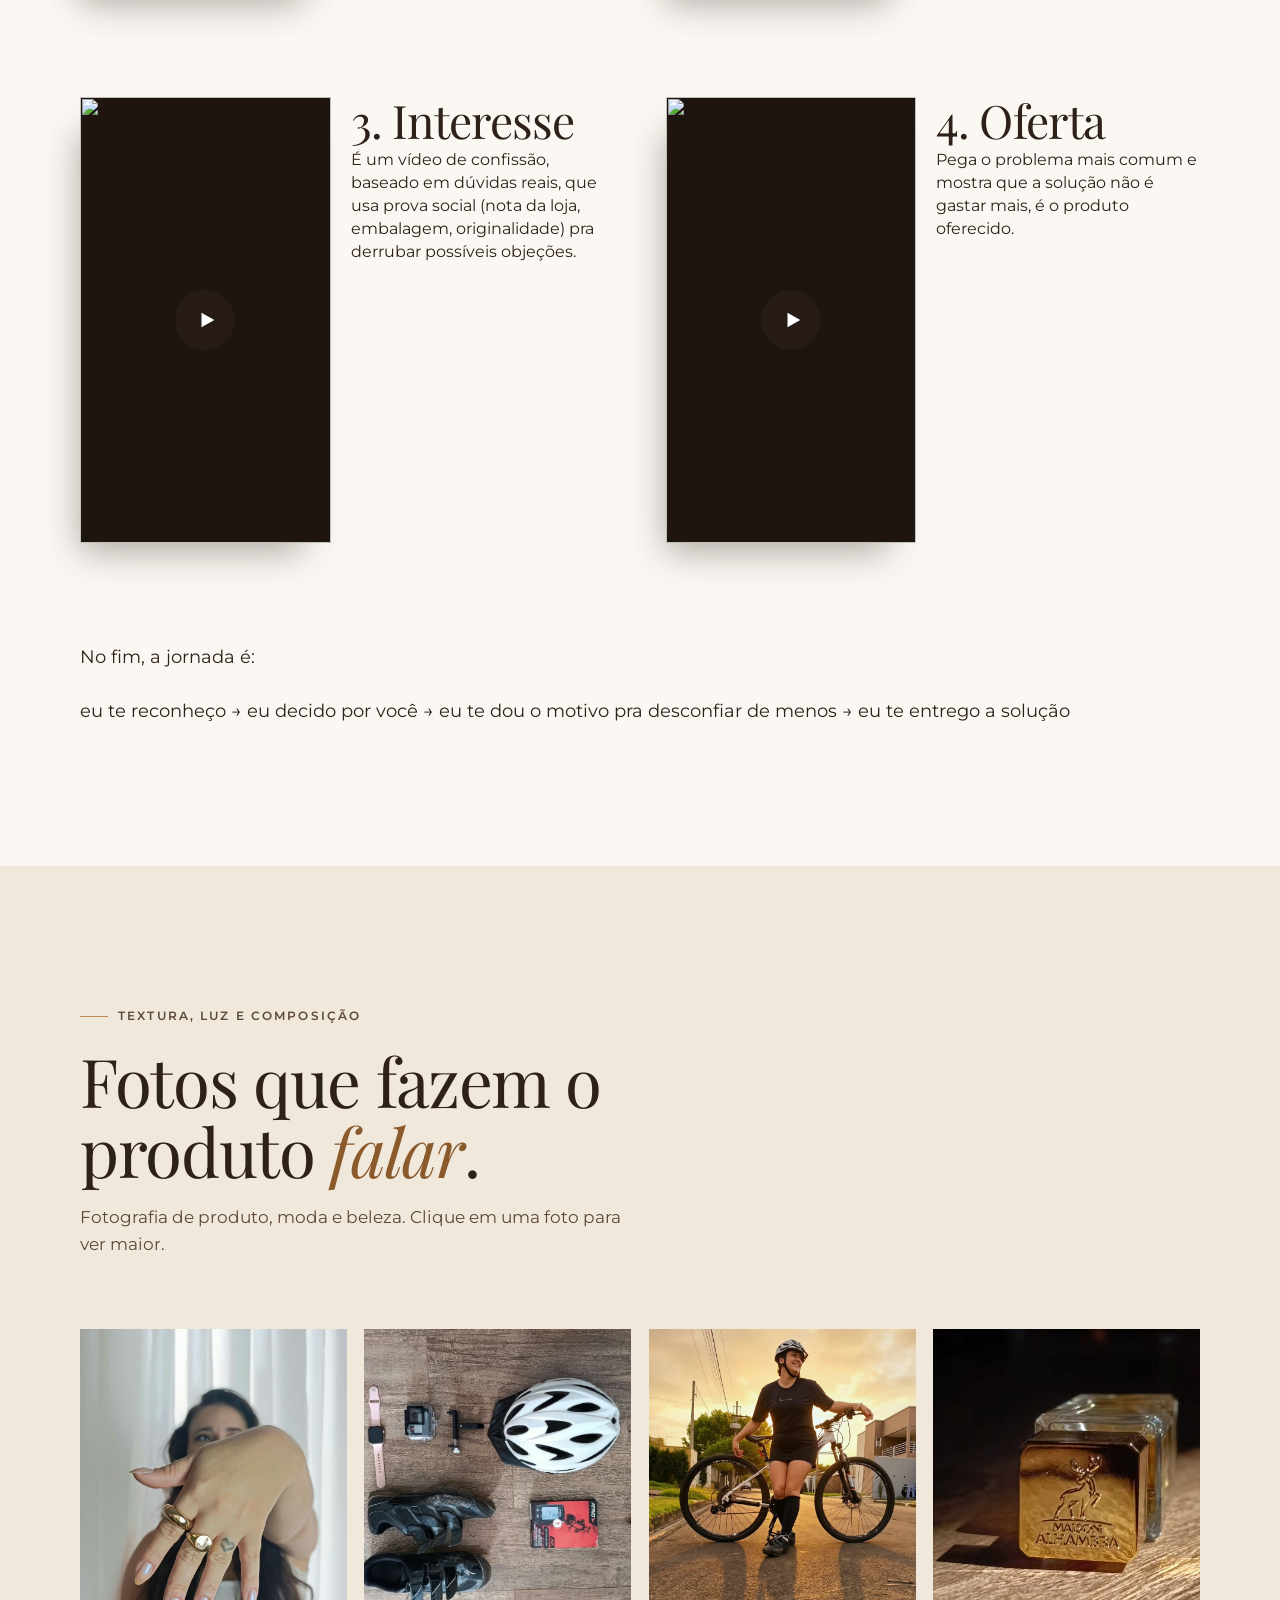
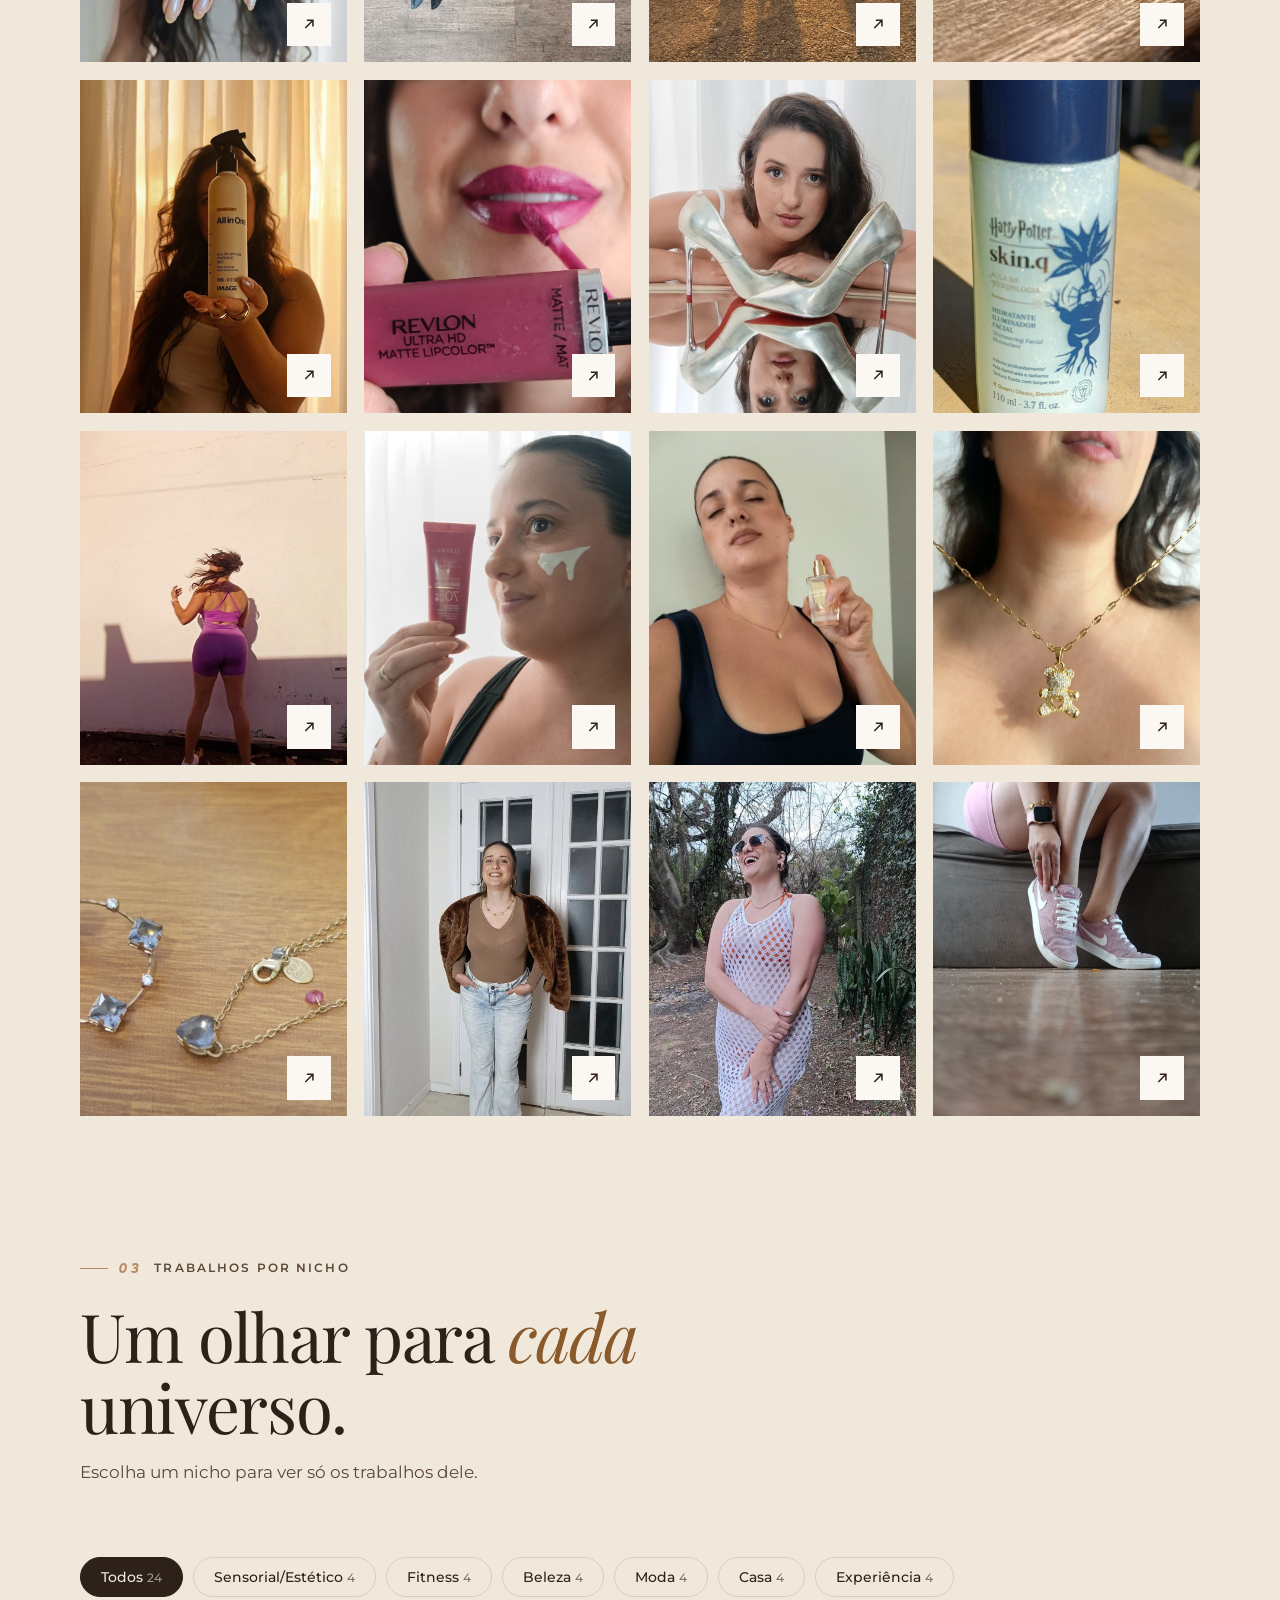
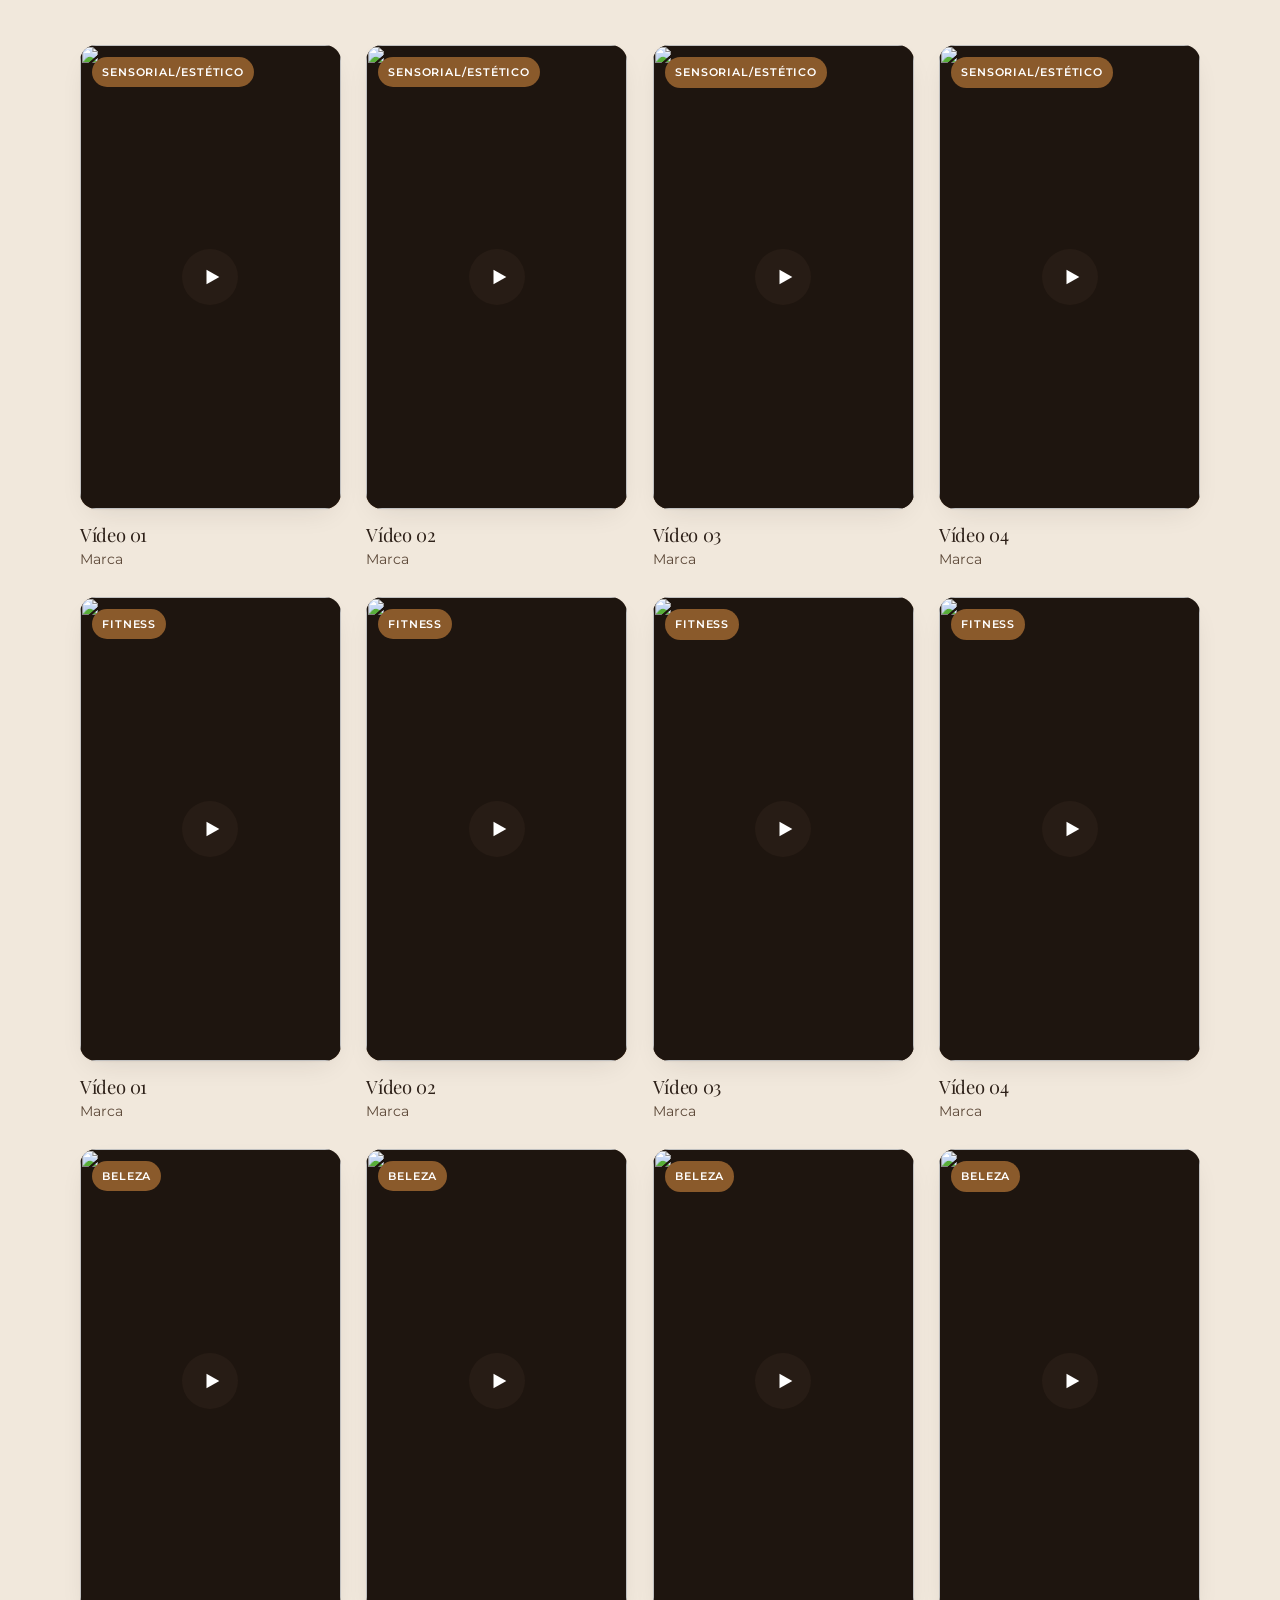
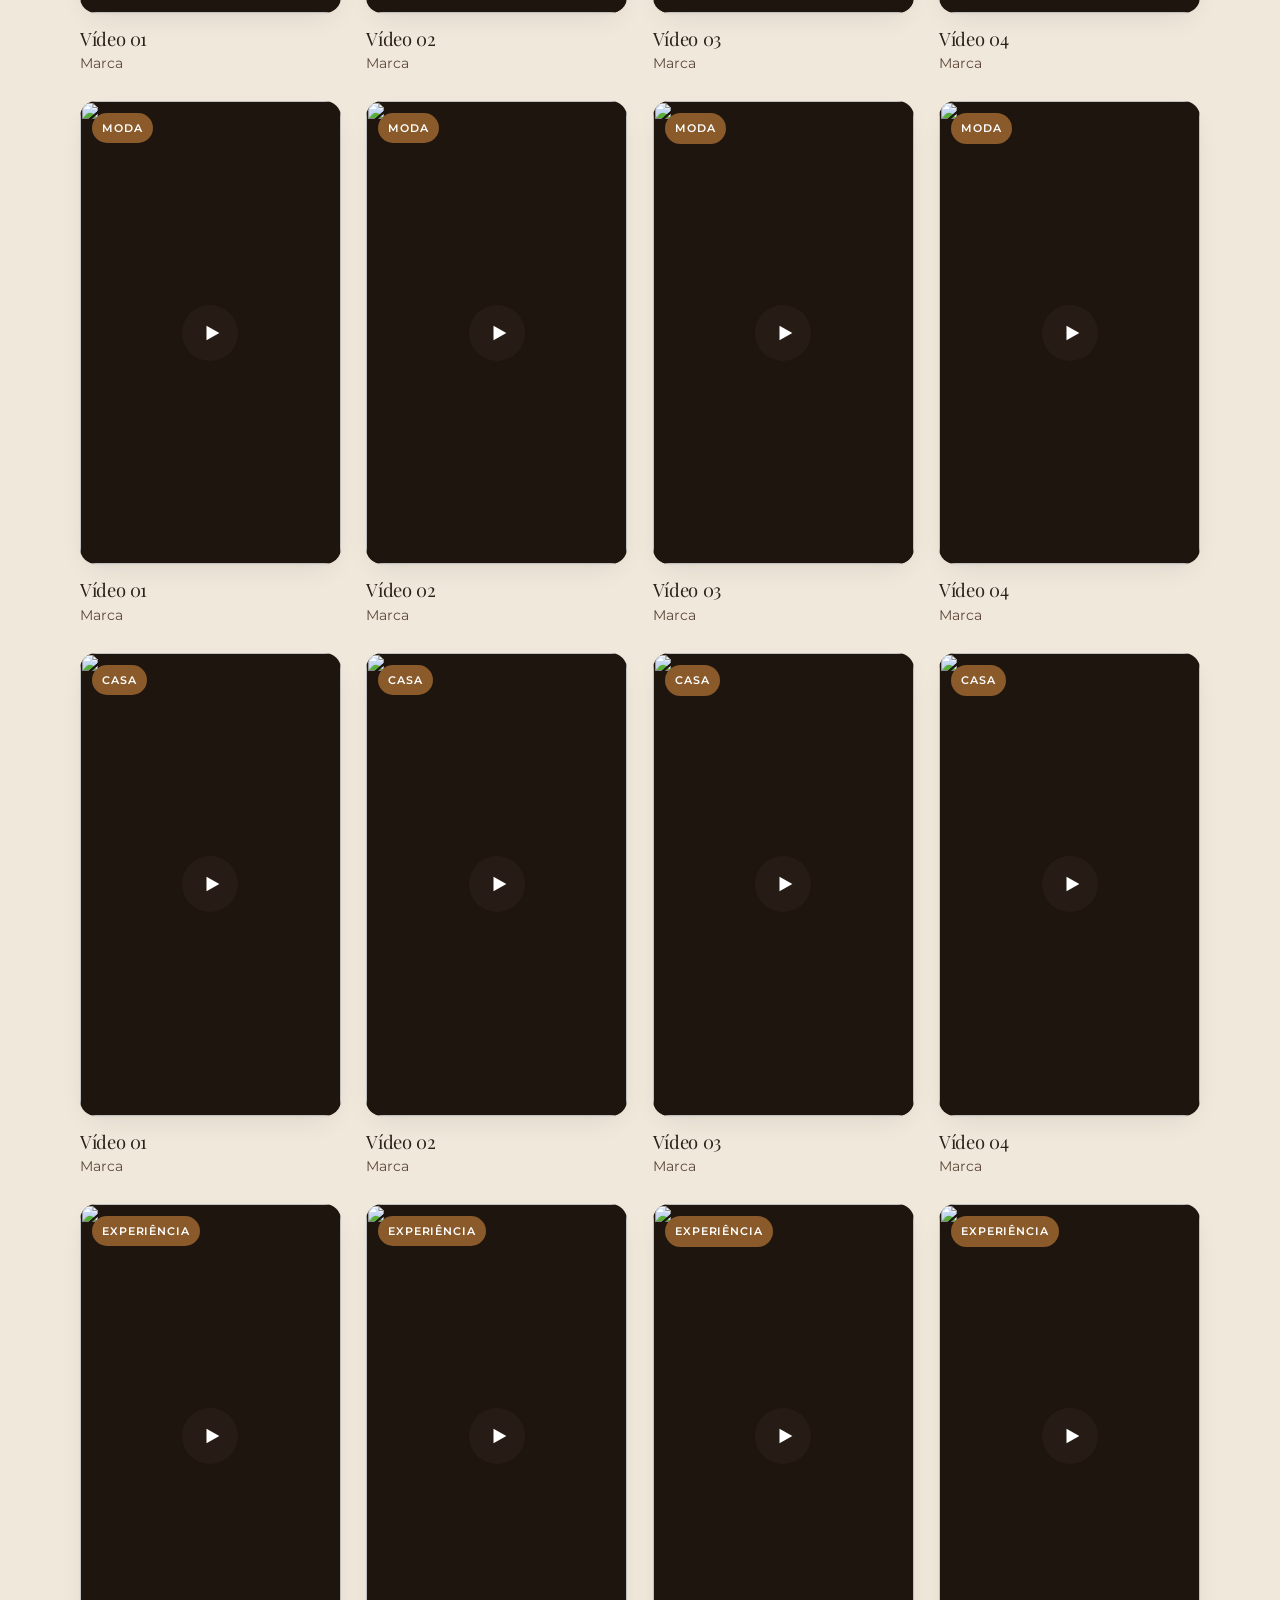
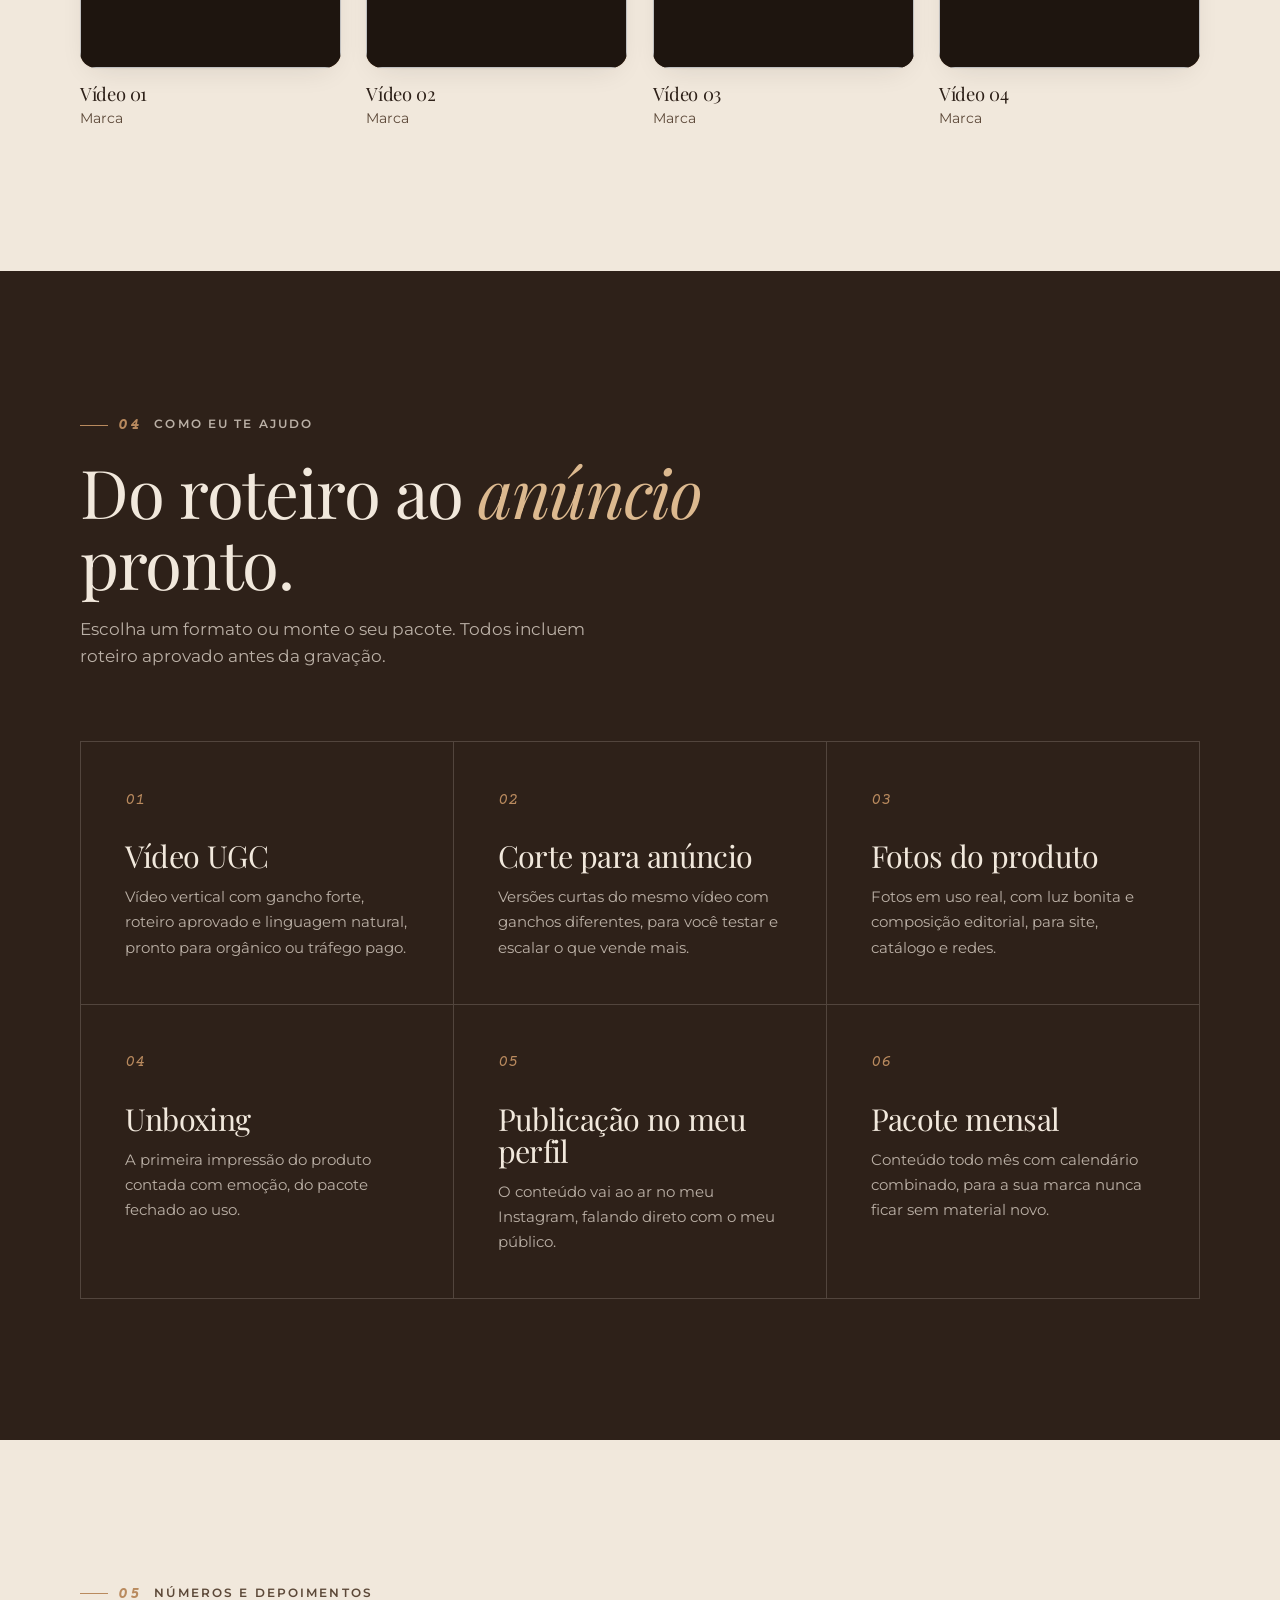
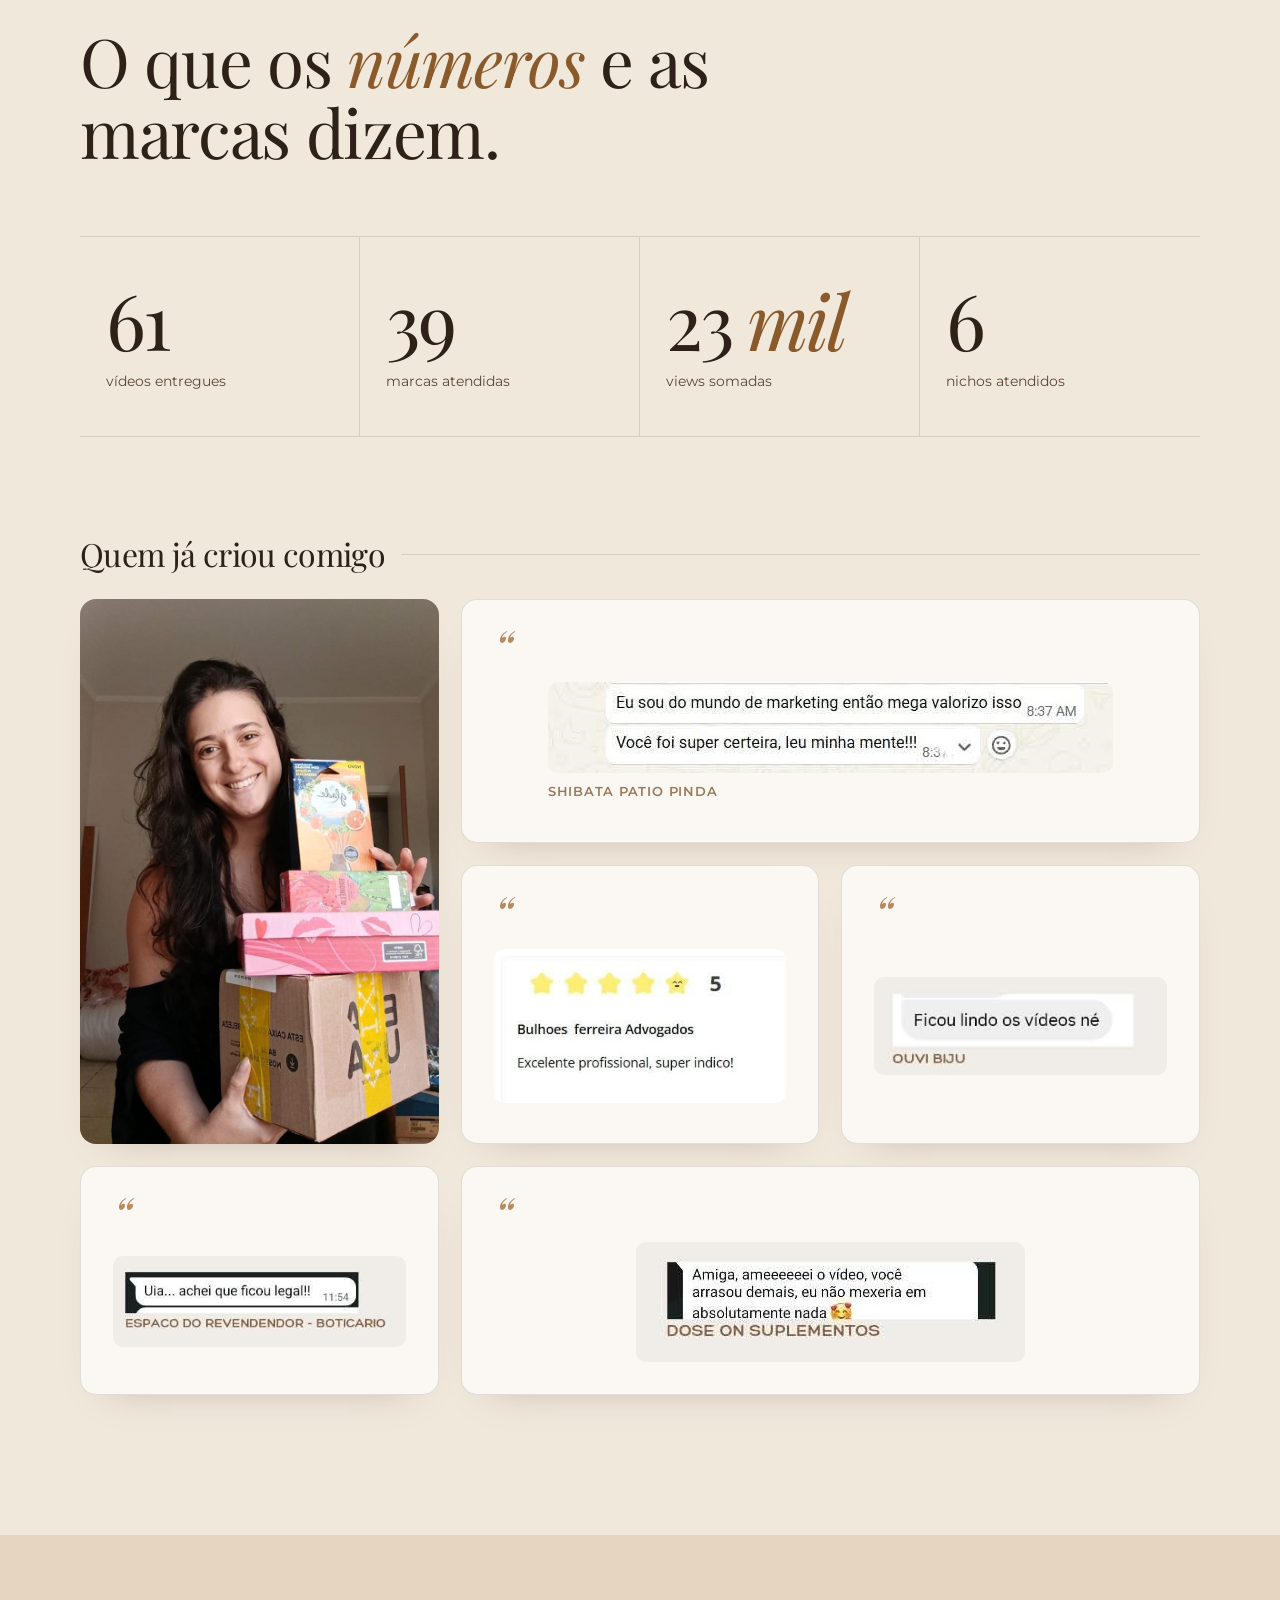
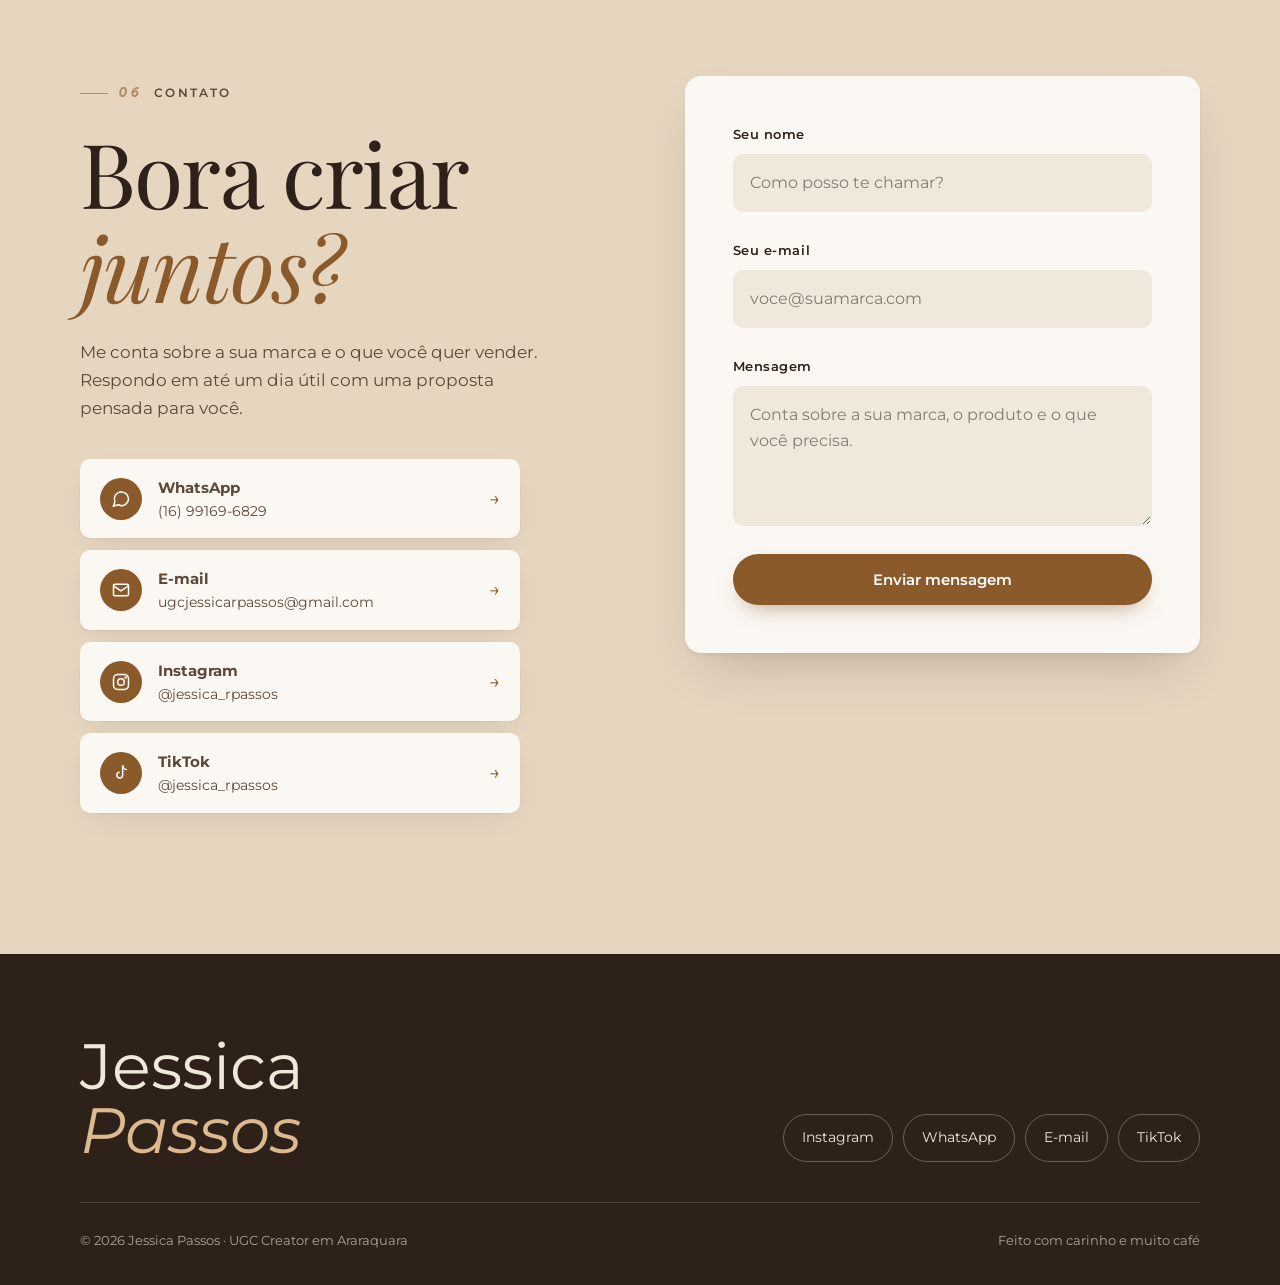
==== commit d1698c5b: "Atualiza portfolio 2026-11-25 20:27" ====
--- a/index.html
+++ b/index.html
@@ -382,7 +382,19 @@
 /* =========================================================
    RESPONSIVO
    ========================================================= */
+/* Formatos e investimento (só aparece com o link especial) */
+.investimento{background:var(--papel)}
+.pacotes{display:grid;grid-template-columns:repeat(4,1fr);gap:clamp(14px,2vw,24px)}
+.pacote{background:var(--azul);color:#fff;border-radius:var(--raio-g);padding:clamp(24px,2.6vw,32px);display:flex;flex-direction:column;gap:14px;box-shadow:var(--sombra)}
+.pacote-nome{font-size:.78rem;font-weight:700;letter-spacing:.16em;text-transform:uppercase;color:#f3dcc0}
+.pacote p{font-size:1rem;line-height:1.5}
+.pacote strong{margin-top:auto;padding-top:14px;border-top:1px solid rgba(255,255,255,.25);font-family:var(--serif);font-weight:400;font-size:clamp(1.6rem,2.4vw,2rem);letter-spacing:-.01em}
+.incluso{list-style:none;padding:0;margin:clamp(30px,4vw,44px) 0 0;display:grid;gap:12px}
+.incluso li{position:relative;padding-left:34px;color:var(--tinta-suave)}
+.incluso li::before{content:"";position:absolute;left:0;top:2px;width:22px;height:22px;border-radius:50%;background:var(--tinta) url("data:image/svg+xml,%3Csvg xmlns='http://www.w3.org/2000/svg' viewBox='0 0 24 24' fill='none' stroke='%23fff' stroke-width='3' stroke-linecap='round' stroke-linejoin='round'%3E%3Cpath d='m6 12 4 4 8-8'/%3E%3C/svg%3E") center/14px no-repeat}
+
 @media (max-width:1024px){
+  .pacotes{grid-template-columns:repeat(2,1fr)}
   .depoimentos{grid-template-columns:repeat(2,1fr)}  .dep-largo{grid-column:auto}  .dep-fim{grid-column:1/-1}
   .galeria{grid-template-columns:repeat(3,1fr)}
   .servicos-grid{grid-template-columns:repeat(2,1fr)}
@@ -442,6 +454,7 @@
         <li><a href="#trabalhos">Trabalhos</a></li>
         <li><a href="#servicos">Serviços</a></li>
         <li><a href="#numeros">Números</a></li>
+        <li id="menuInvestimento" hidden><a href="#investimento">Investimento</a></li>
         <li><a href="#contato">Contato</a></li>
       </ul>
       <!-- No celular, os nichos aparecem aqui dentro do menu -->
@@ -591,6 +604,31 @@
     <h3 class="sub-titulo reveal">Quem já criou comigo</h3>
     <!-- Depoimentos: array "depoimentos" no script -->
     <div class="depoimentos" id="depoimentos"></div>
+  </div>
+</section>
+
+<!-- ================= FORMATOS E INVESTIMENTO =================
+     Fica ESCONDIDA. Só aparece quando o link tem "?valores", ex:
+     https://jessicapassosugc.github.io/portifolio/?valores
+     Os links das plataformas (Seu Influencer, Destrava) não mostram. -->
+<section class="secao investimento" id="investimento" aria-labelledby="titulo-investimento" hidden>
+  <div class="container">
+    <div class="cabeca">
+      <span class="rotulo reveal">Vamos criar para sua marca?</span>
+      <h2 id="titulo-investimento" class="reveal d1">Formatos e <em>investimento</em>.</h2>
+      <p class="reveal d2">Escolha o pacote que faz sentido para o seu projeto. Depois, alinhamos os detalhes.</p>
+    </div>
+    <div class="pacotes">
+      <div class="pacote reveal d1"><span class="pacote-nome">Pacote 1</span><p>1 vídeo<br>+ 2 fotos</p><strong>R$ 228,00</strong></div>
+      <div class="pacote reveal d2"><span class="pacote-nome">Pacote 2</span><p>2 vídeos<br>+ 3 fotos</p><strong>R$ 420,00</strong></div>
+      <div class="pacote reveal d3"><span class="pacote-nome">Pacote 3</span><p>3 vídeos<br>+ 5 fotos</p><strong>R$ 630,00</strong></div>
+      <div class="pacote reveal d1"><span class="pacote-nome">Pacote 4</span><p>4 vídeos<br>+ 6 fotos</p><strong>R$ 704,00</strong></div>
+    </div>
+    <ul class="incluso reveal">
+      <li>Uso orgânico vitalício nas redes sociais da marca;</li>
+      <li>Uso em anúncios pagos por até 4 meses, sem custo adicional;</li>
+      <li>Entrega em até 10 dias após o recebimento do produto.</li>
+    </ul>
   </div>
 </section>
 
@@ -1299,6 +1337,12 @@
 /* =========================================================
    MENU: fundo ao rolar, sanduíche e link ativo
    ========================================================= */
+/* Valores: só aparecem quando o link tem "?valores" (os links das plataformas não têm) */
+if (new URLSearchParams(location.search).has("valores")) {
+  $("#investimento").hidden = false;
+  $("#menuInvestimento").hidden = false;
+}
+
 const topo = $("#topo"), nav = $("#nav"), sand = $("#sanduiche");
 const aoRolar = () => topo.classList.toggle("rolou", window.scrollY > 20);
 window.addEventListener("scroll", aoRolar, { passive: true }); aoRolar();
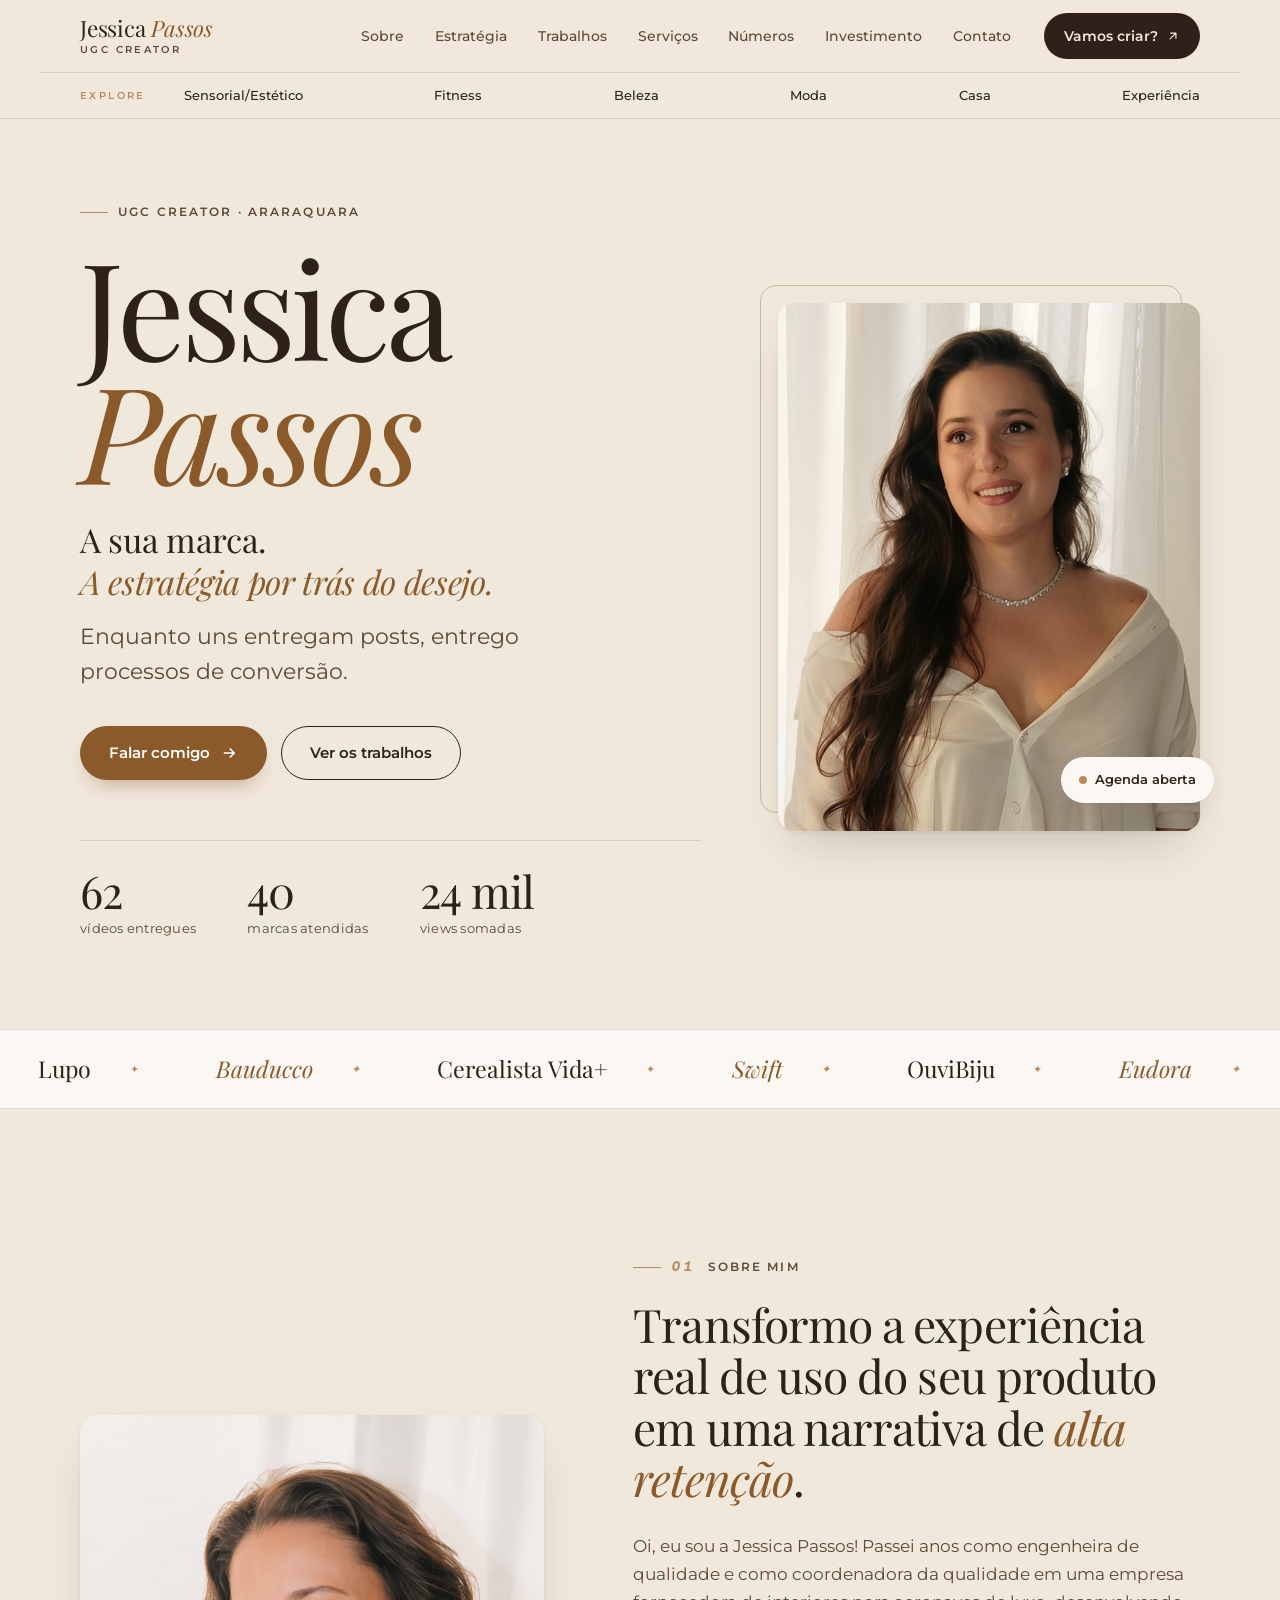
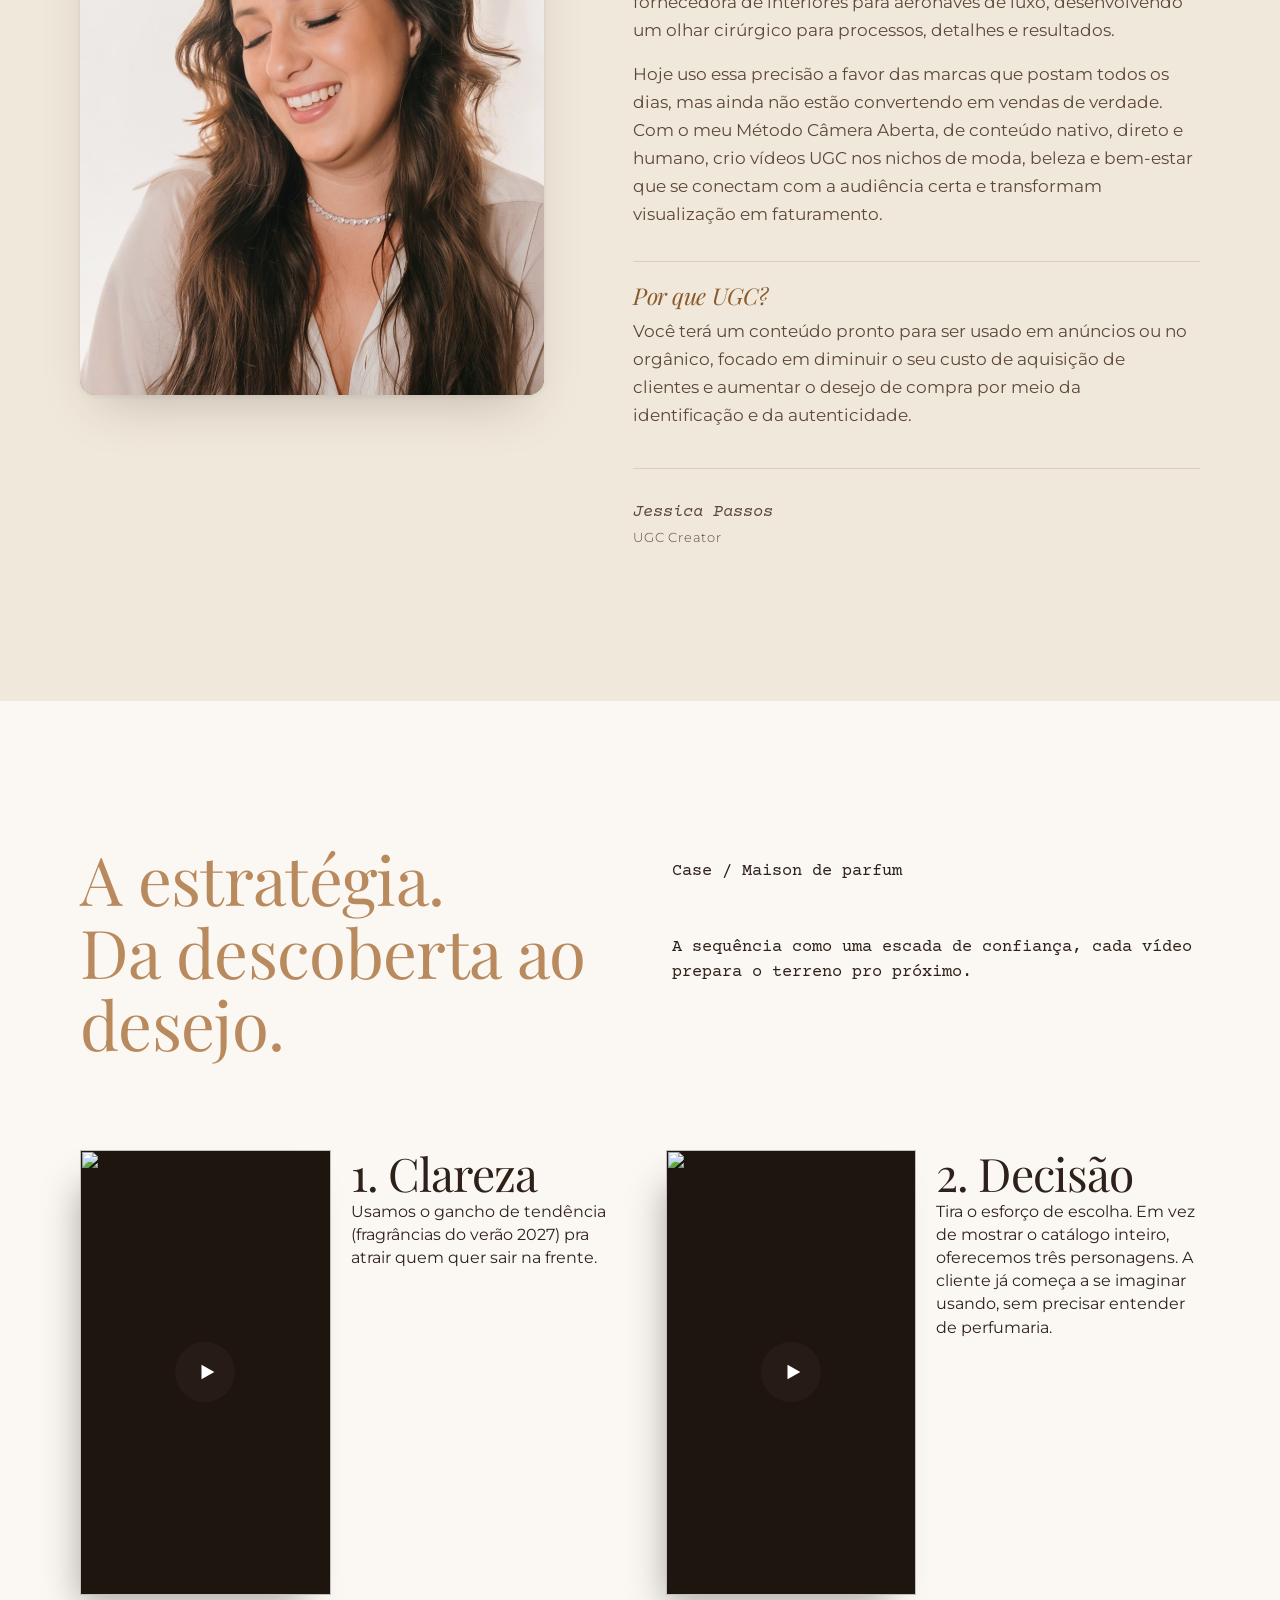
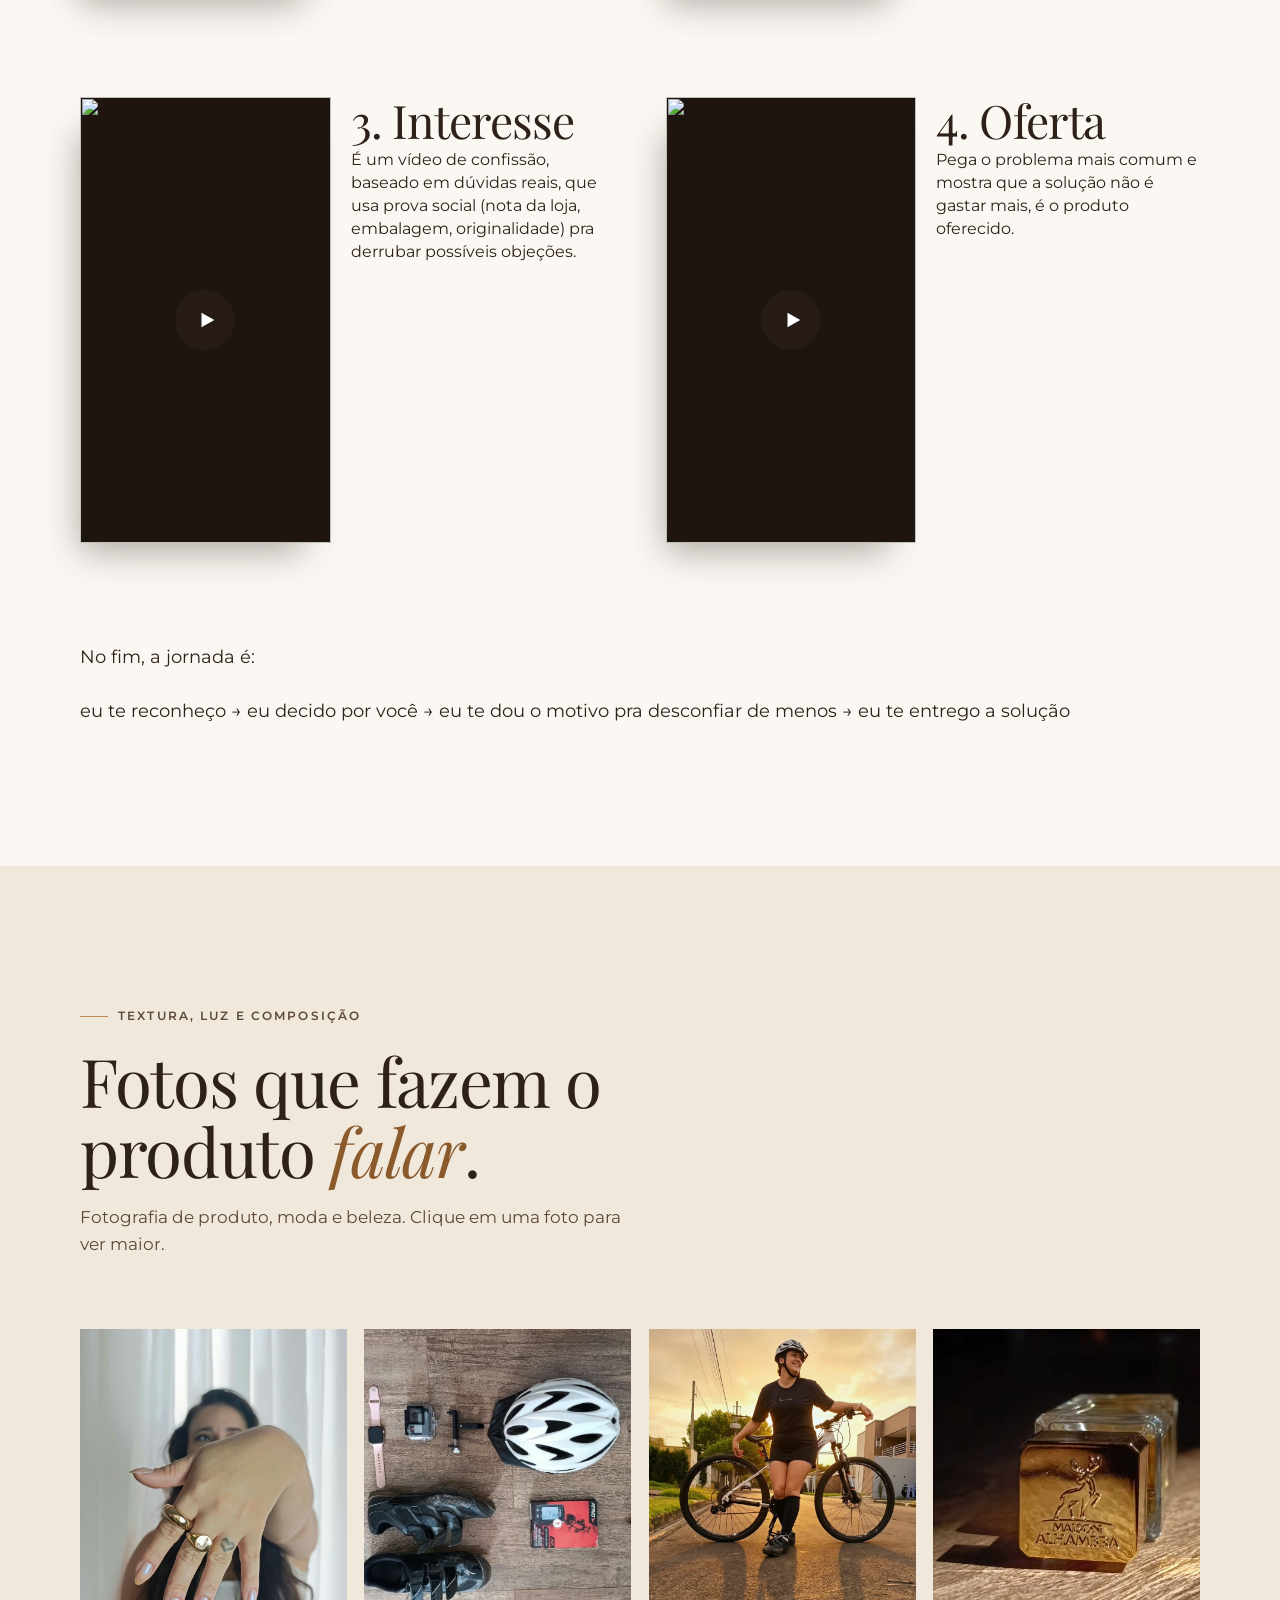
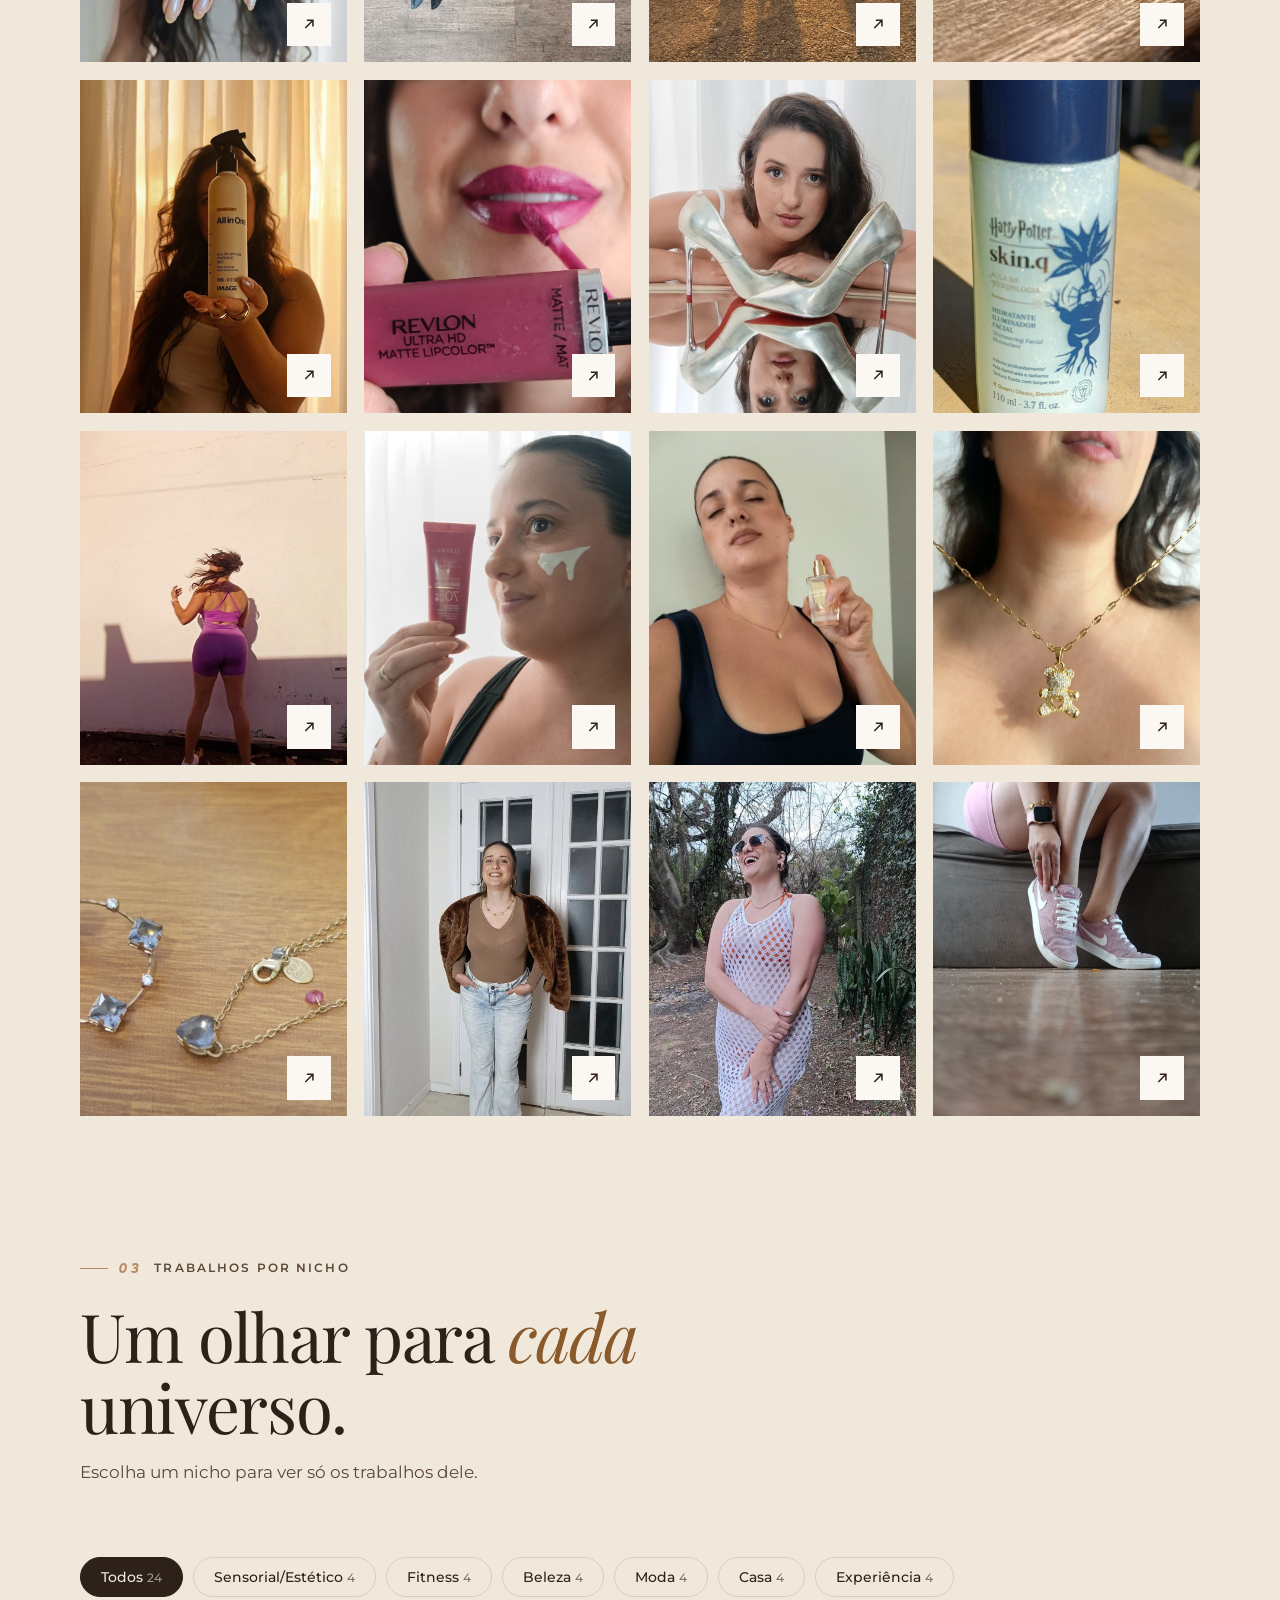
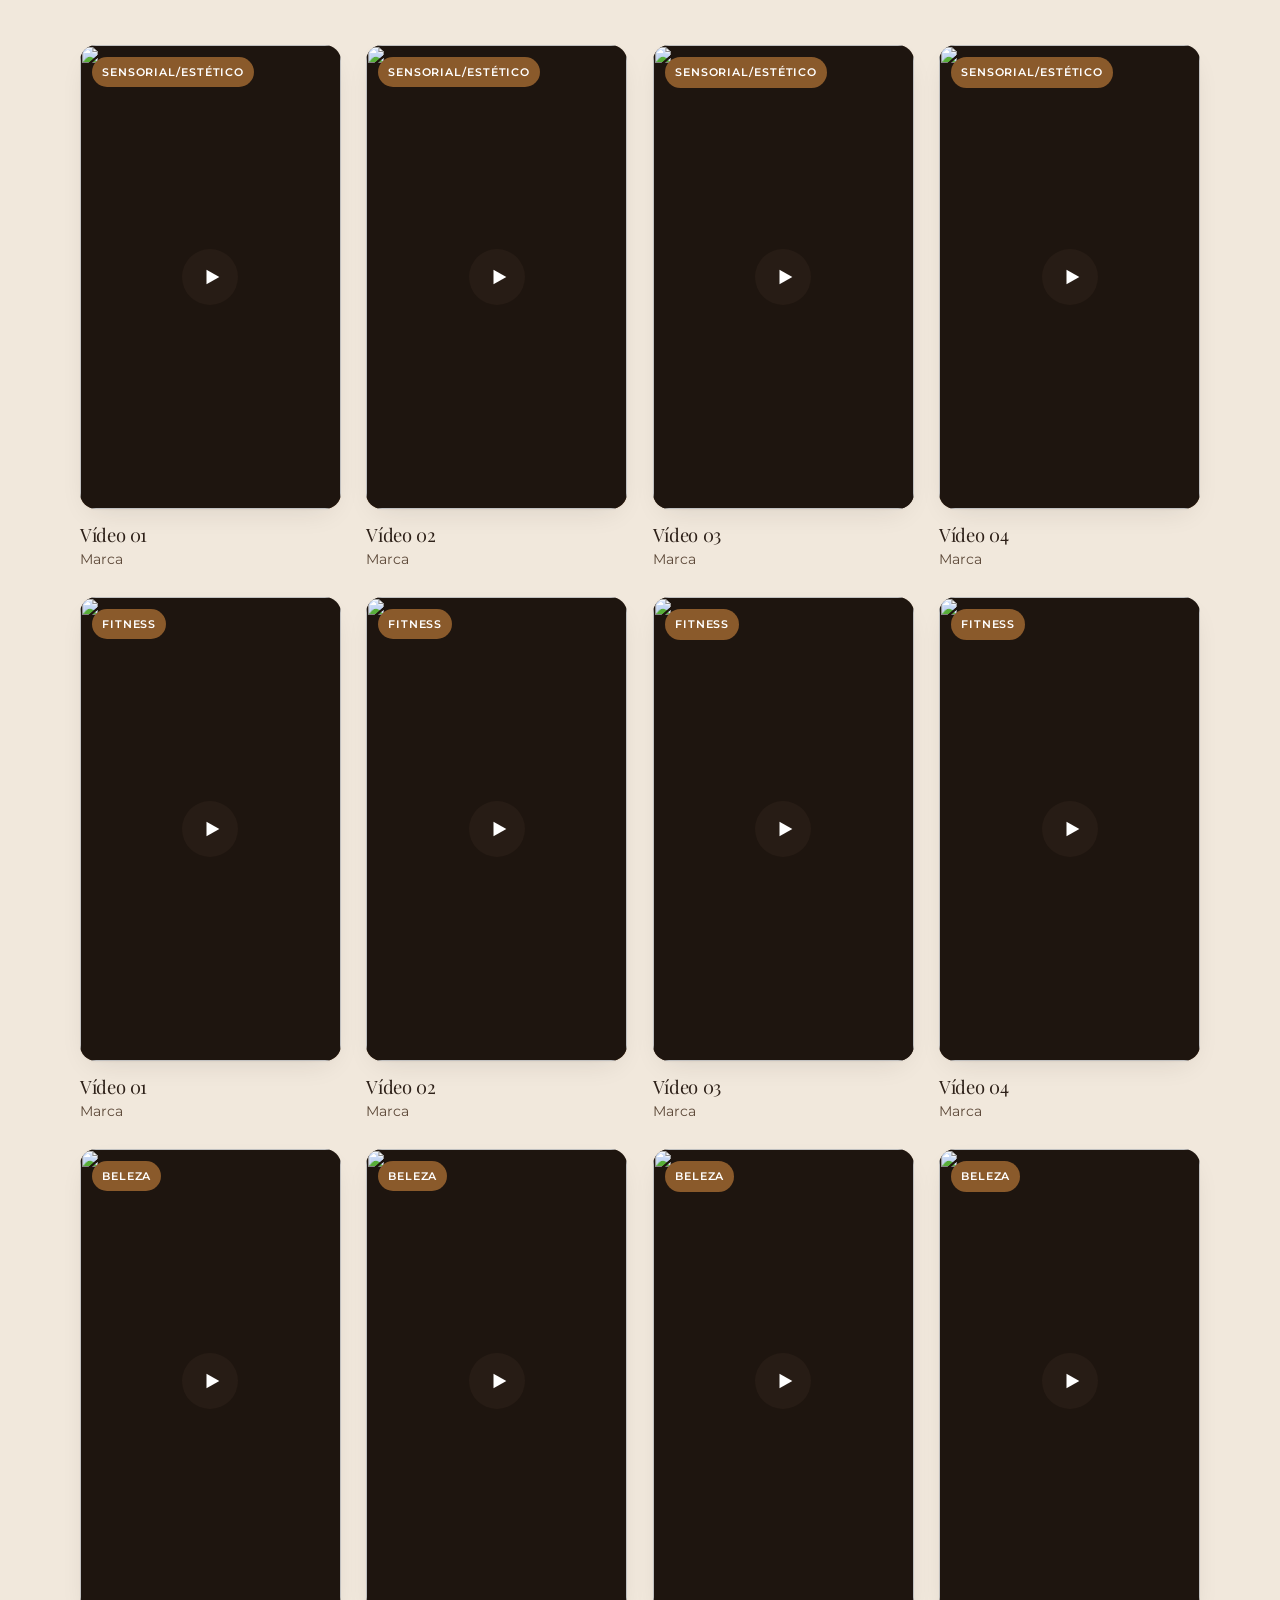
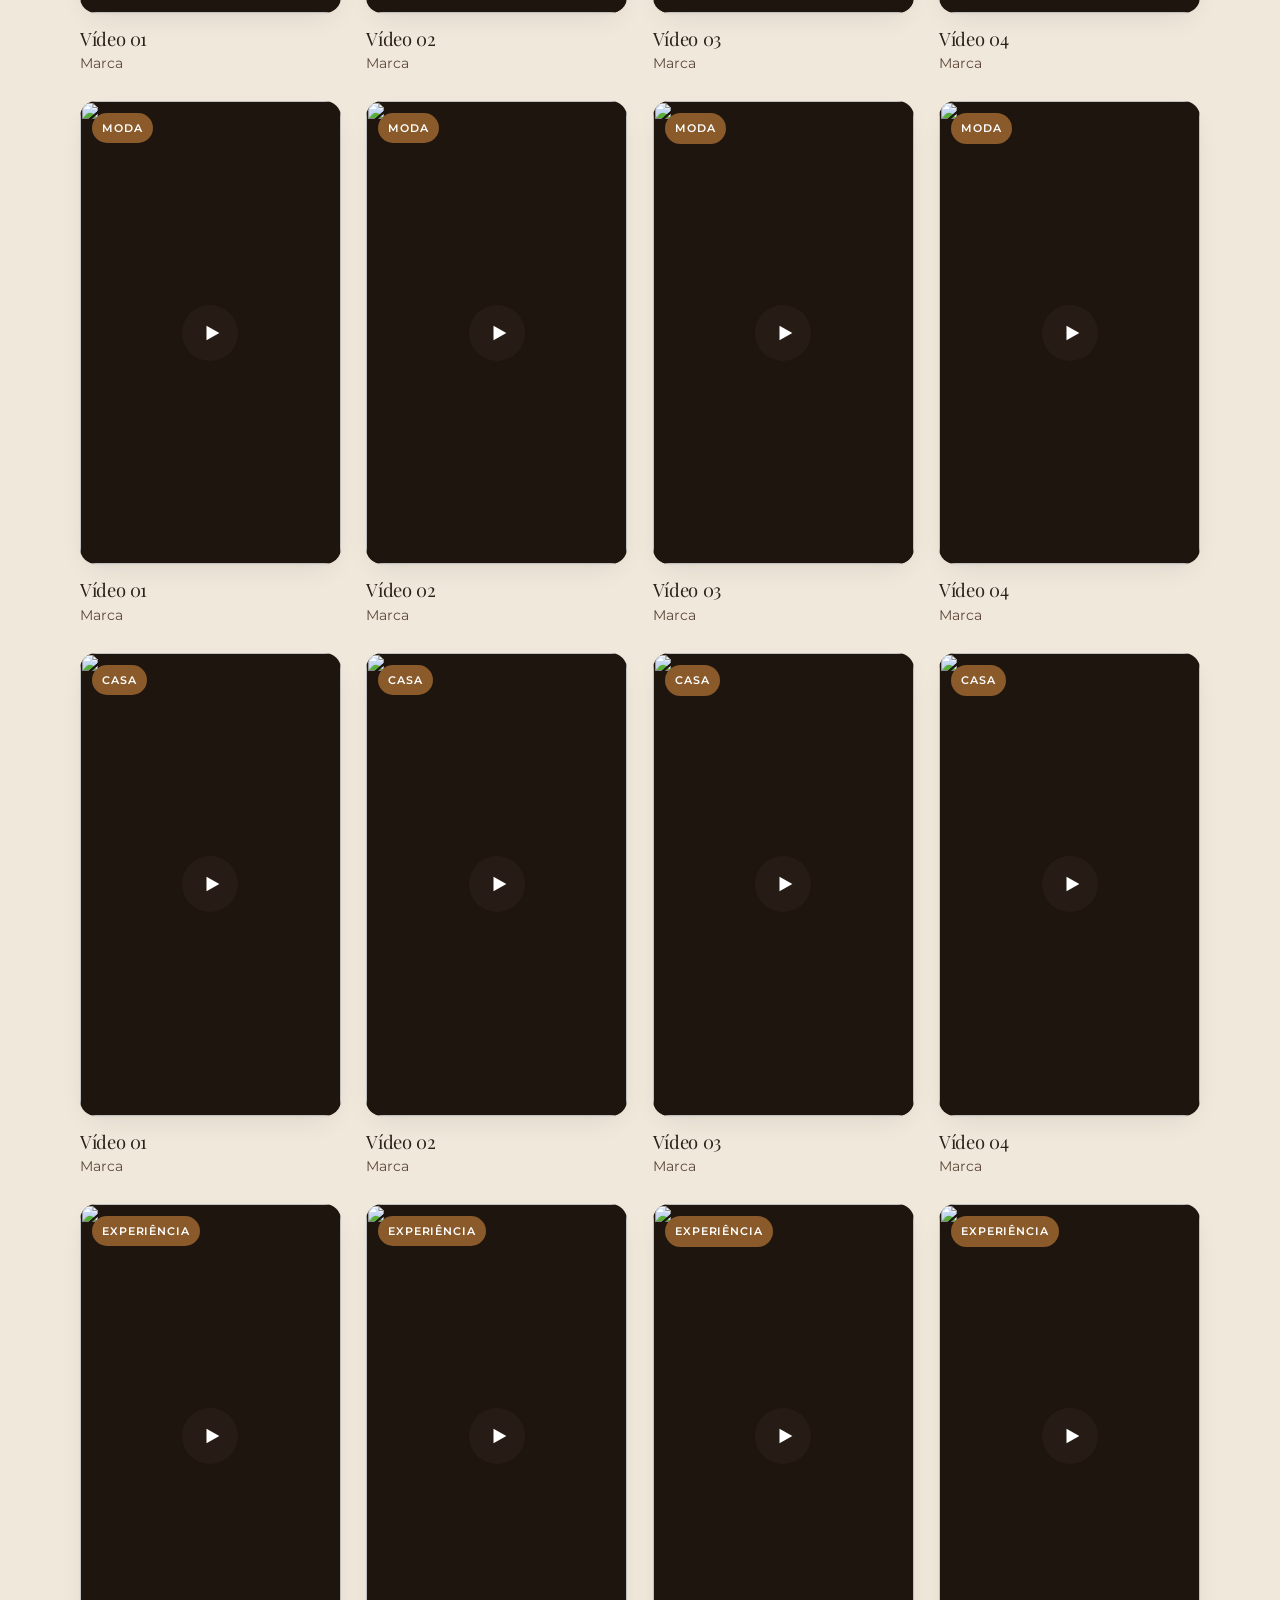
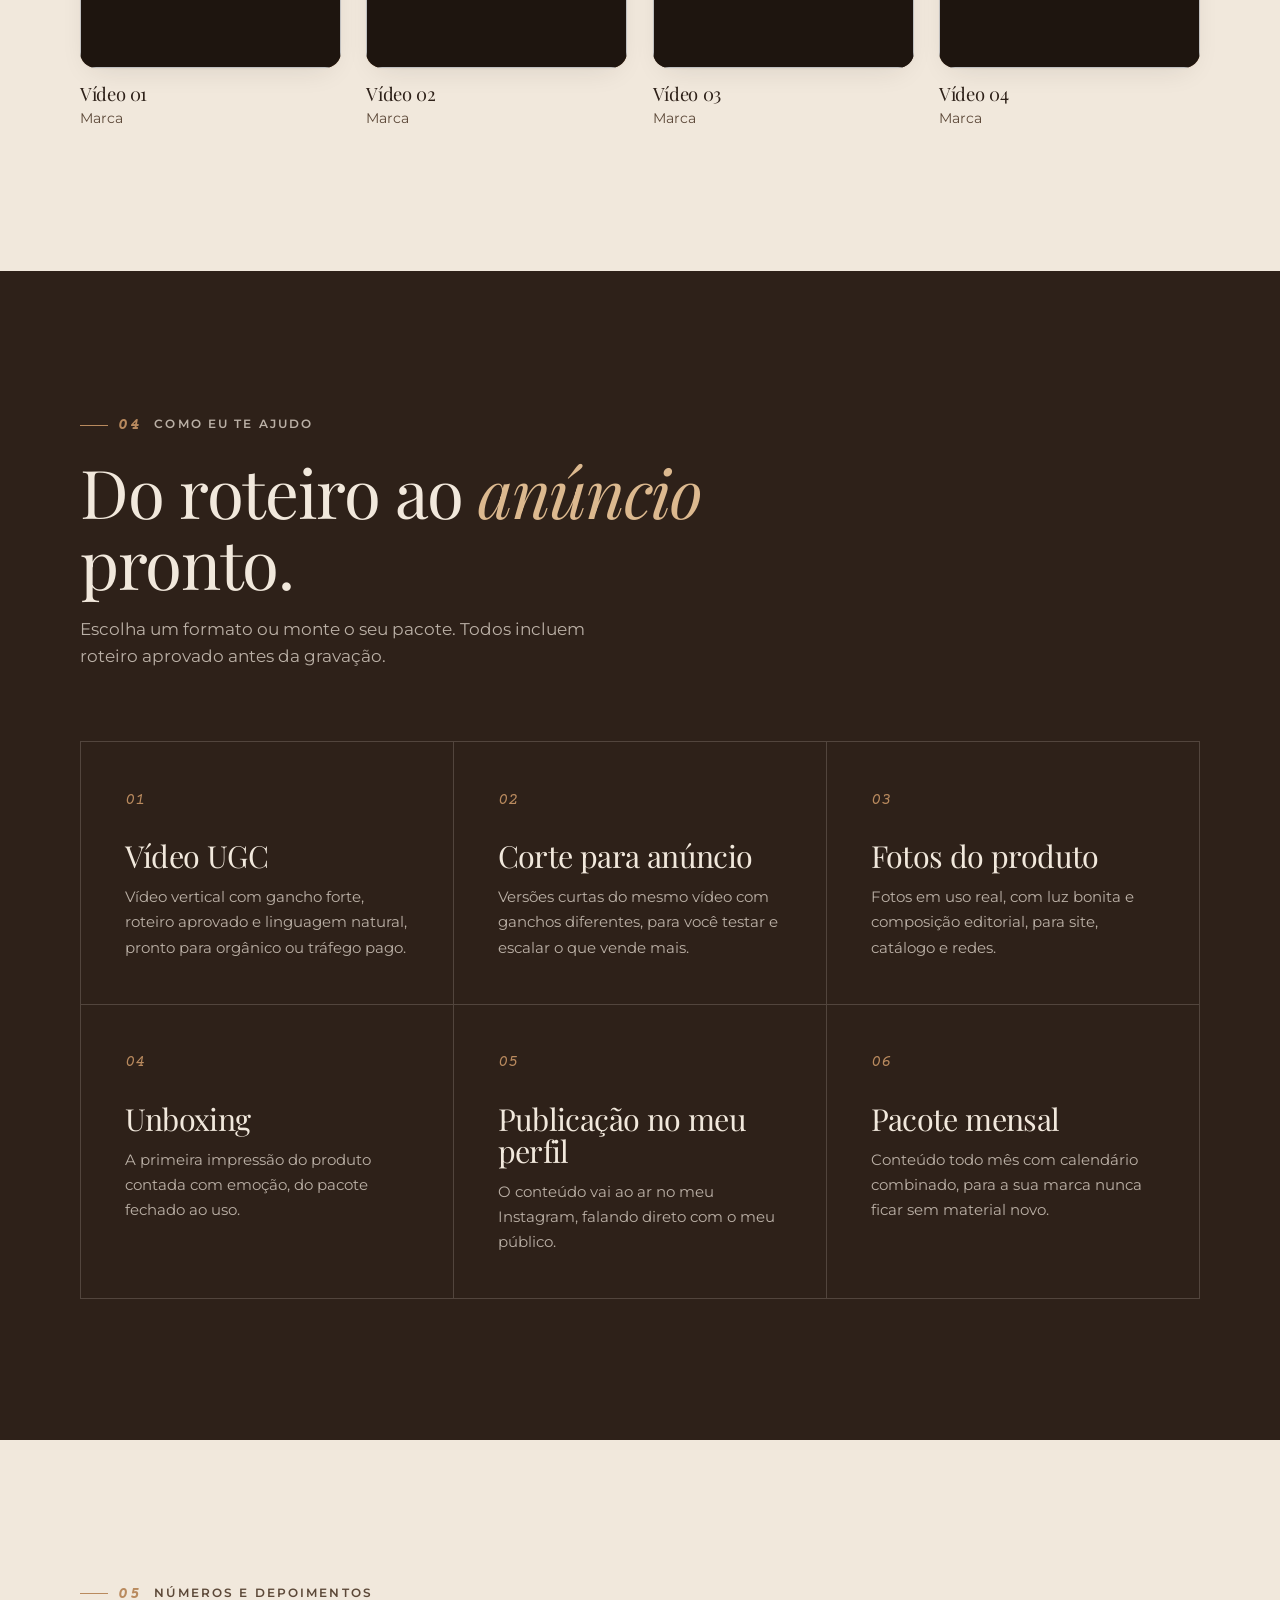
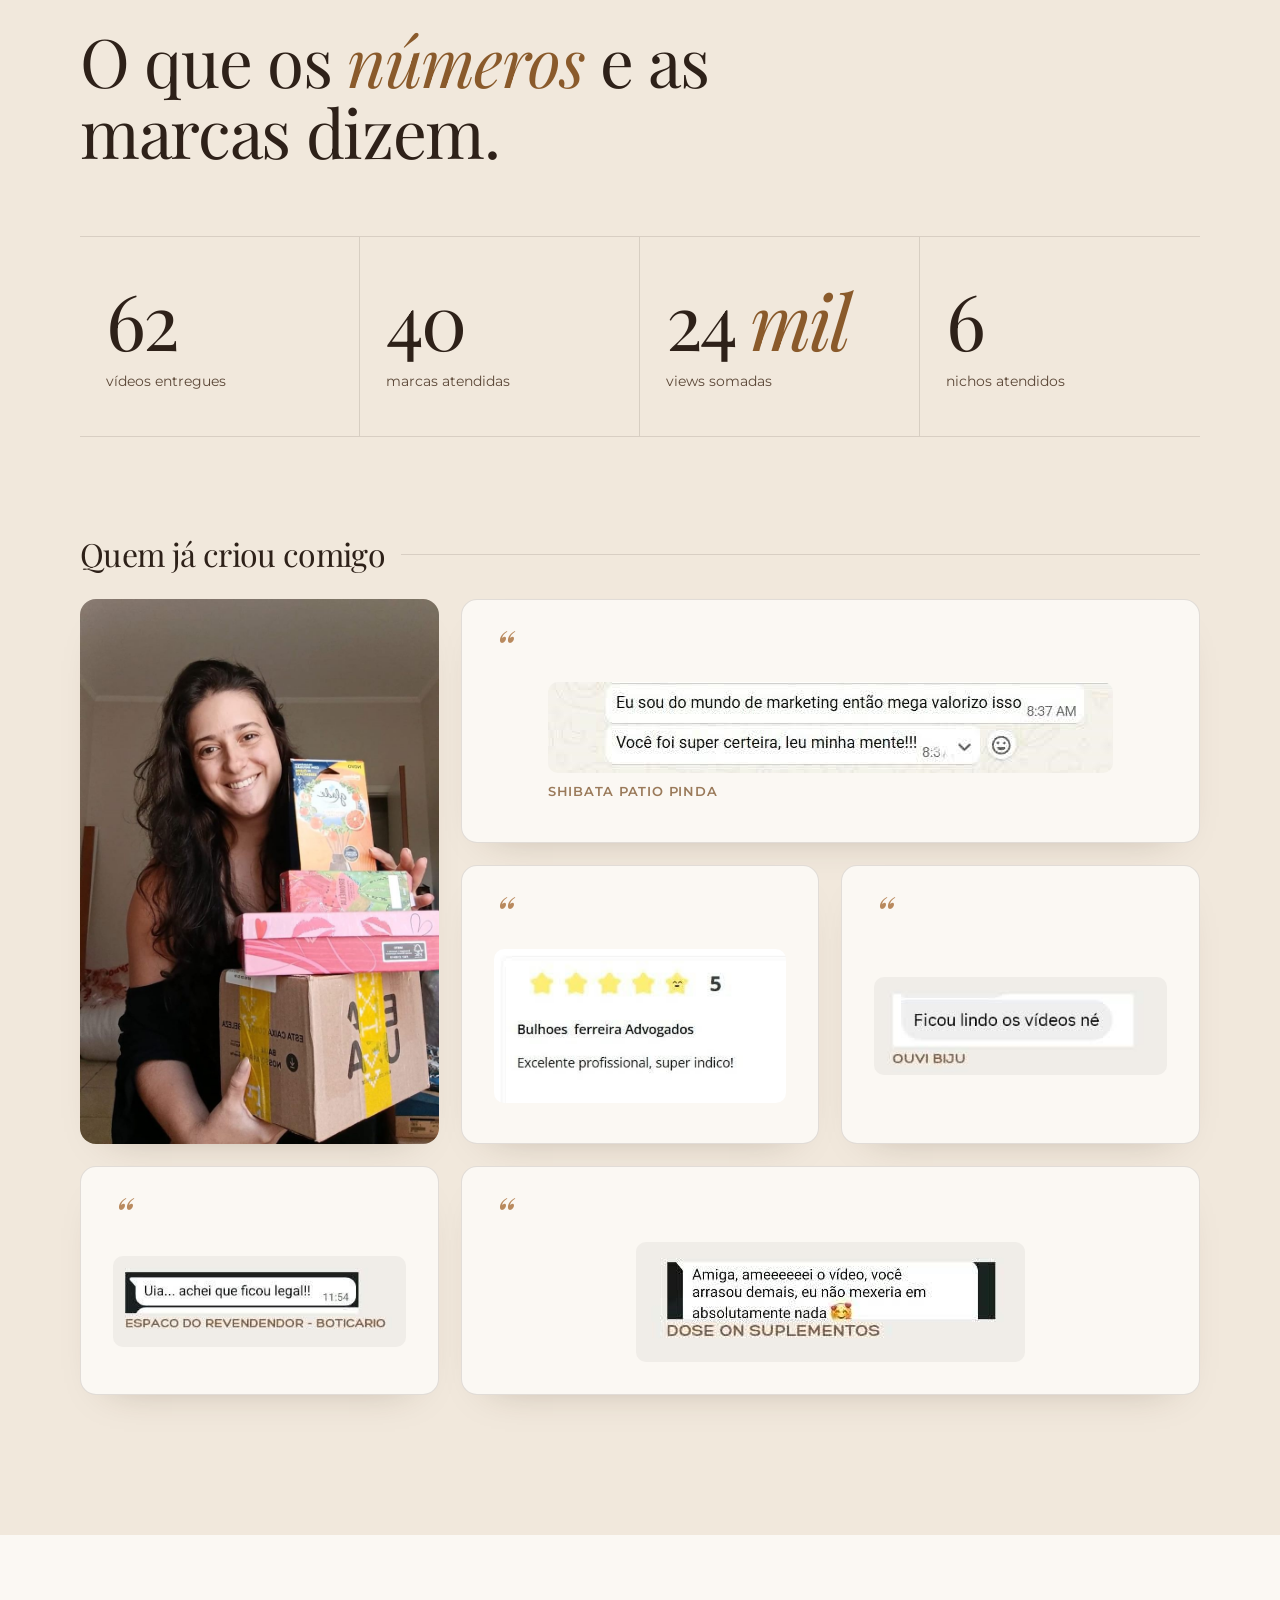
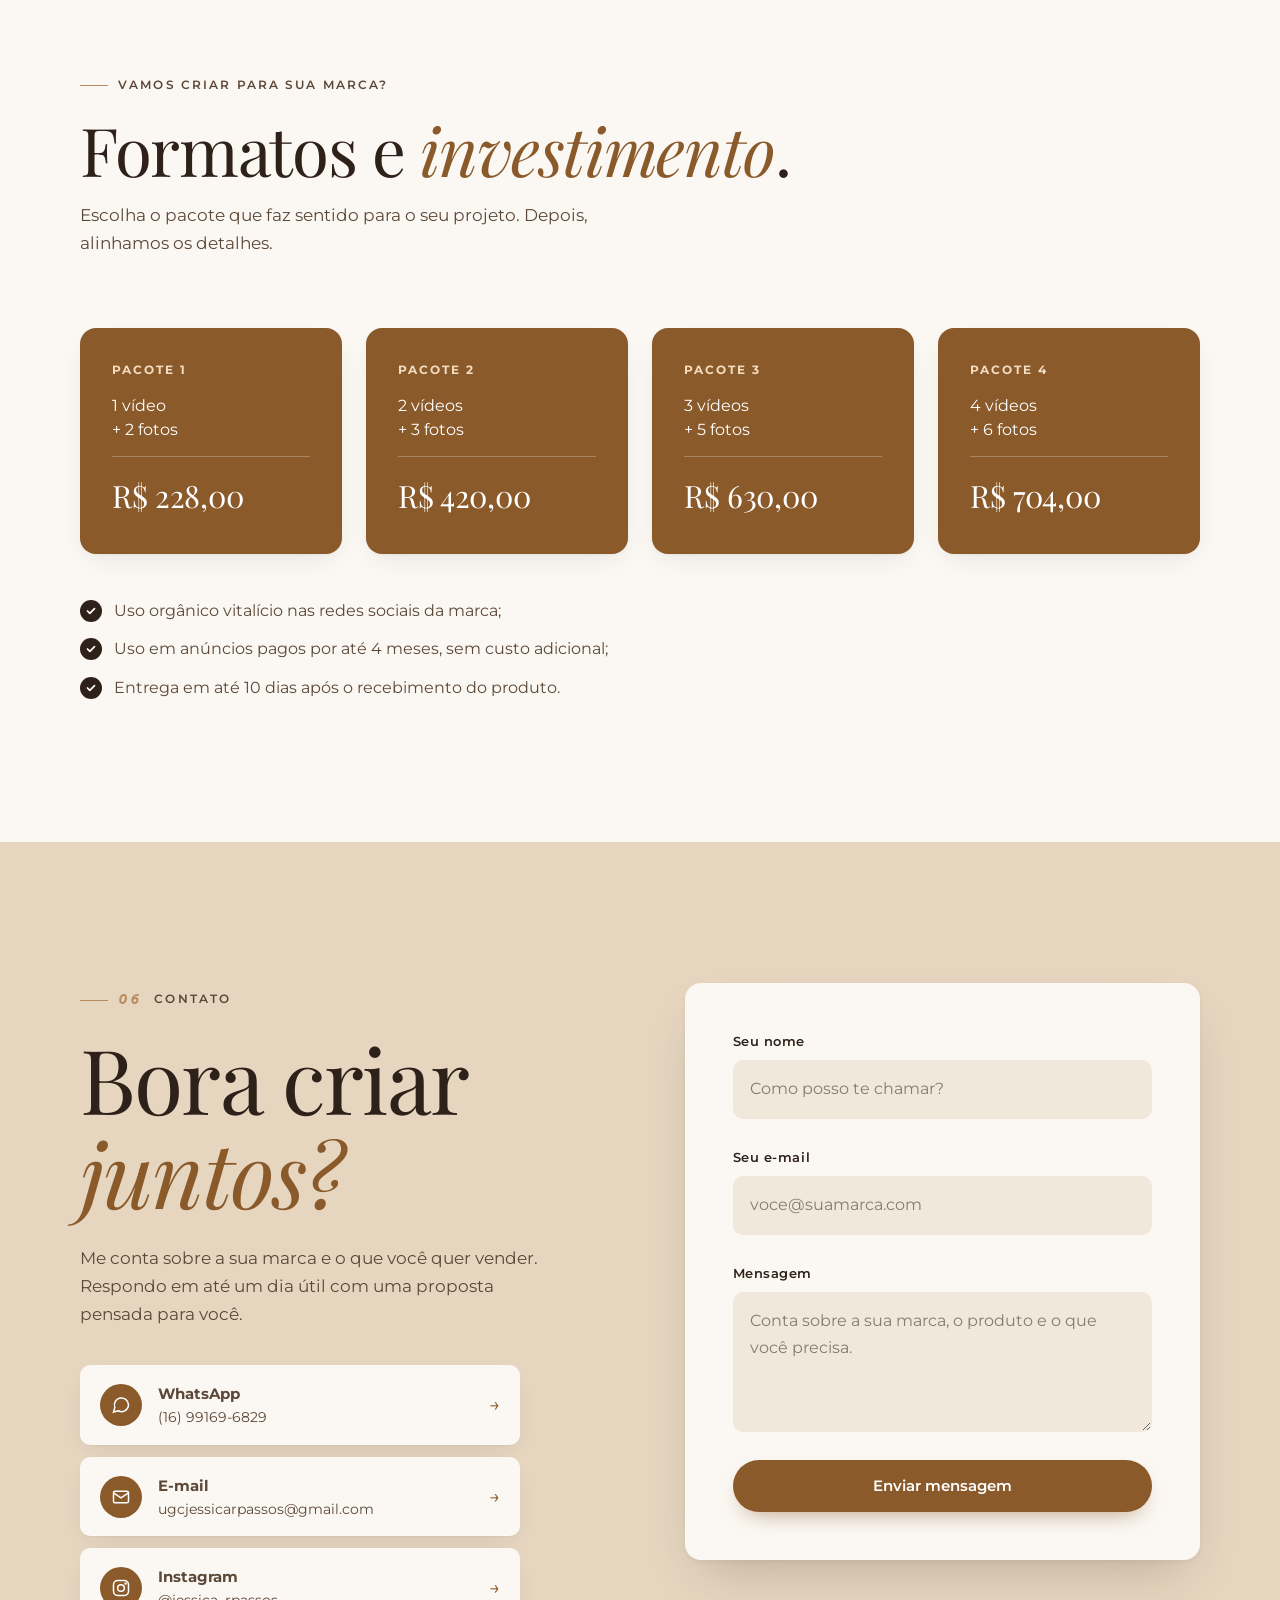
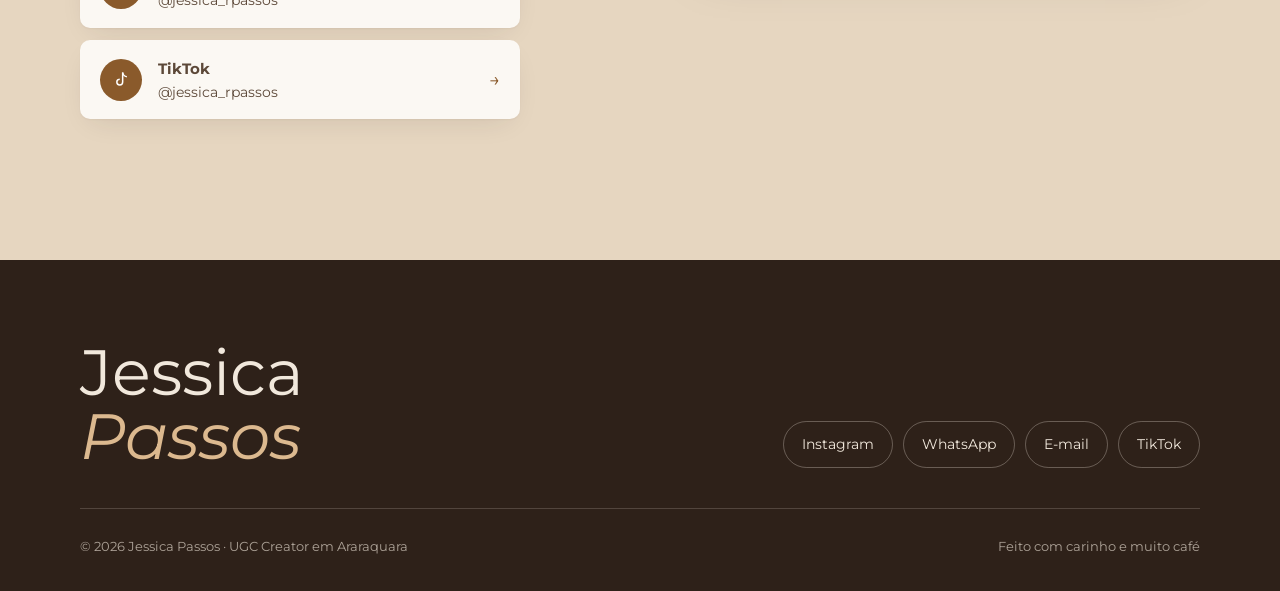
==== commit b00566b8: "Atualiza portfolio 2026-11-25 20:31" ====
--- a/index.html
+++ b/index.html
@@ -608,9 +608,9 @@
 </section>
 
 <!-- ================= FORMATOS E INVESTIMENTO =================
-     Fica ESCONDIDA. Só aparece quando o link tem "?valores", ex:
-     https://jessicapassosugc.github.io/portifolio/?valores
-     Os links das plataformas (Seu Influencer, Destrava) não mostram. -->
+     Aparece para todo mundo, MENOS para quem chega pelos links das
+     plataformas (?utm_source=SeuInfluencer e ?utm_source=Destrava).
+     A regra fica no script, na lista "semValores". -->
 <section class="secao investimento" id="investimento" aria-labelledby="titulo-investimento" hidden>
   <div class="container">
     <div class="cabeca">
@@ -1337,8 +1337,11 @@
 /* =========================================================
    MENU: fundo ao rolar, sanduíche e link ativo
    ========================================================= */
-/* Valores: só aparecem quando o link tem "?valores" (os links das plataformas não têm) */
-if (new URLSearchParams(location.search).has("valores")) {
+/* Valores: aparecem para todo mundo, MENOS quem chega pelos links das plataformas.
+   Para esconder de outra plataforma, acrescente o nome dela nesta lista (em minúsculas). */
+const semValores = ["seuinfluencer", "destrava"];
+const origemLink = (new URLSearchParams(location.search).get("utm_source") || "").trim().toLowerCase();
+if (!semValores.includes(origemLink)) {
   $("#investimento").hidden = false;
   $("#menuInvestimento").hidden = false;
 }
